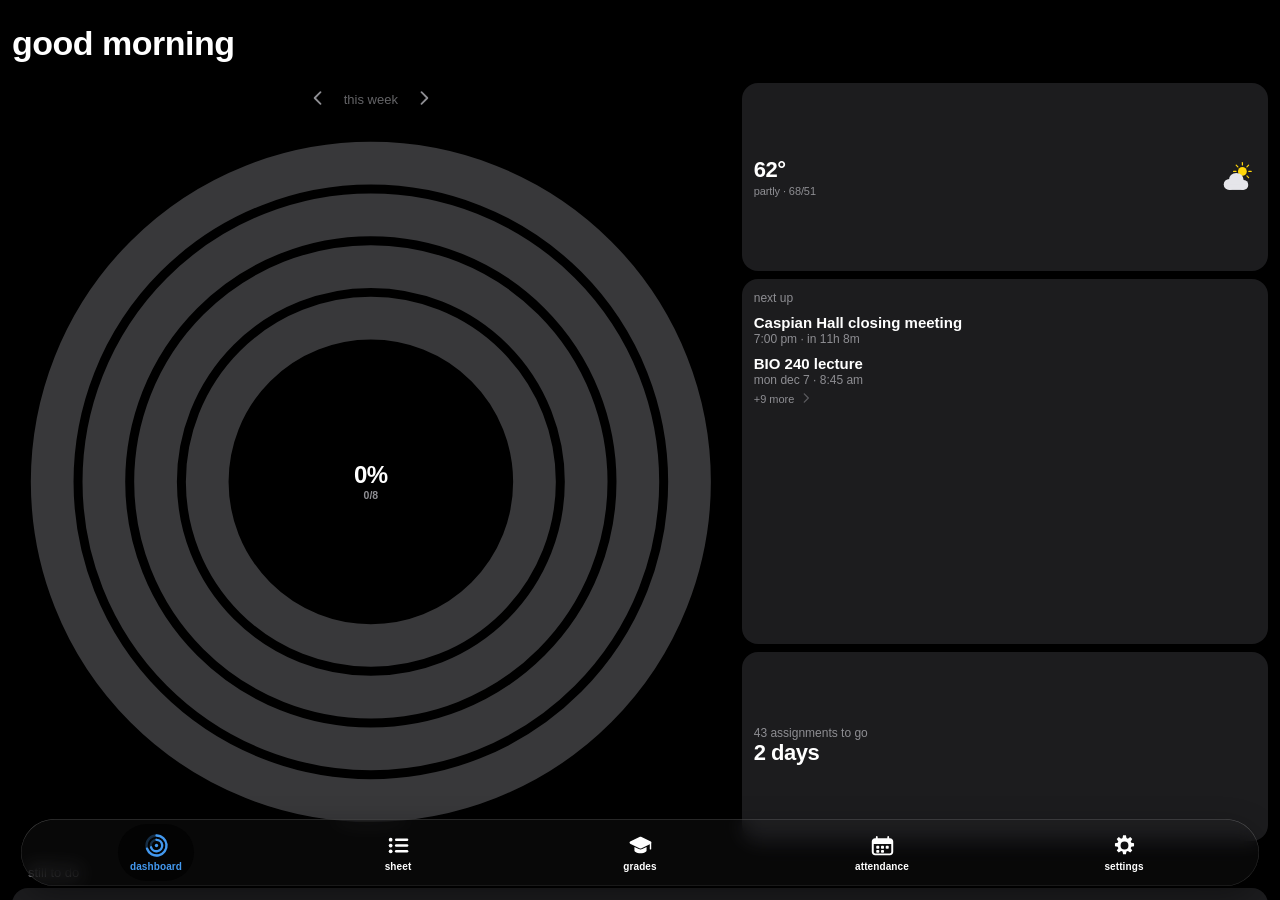
==== app.html @ 5bc3a59f "Fix drop-lowest crash on empty categories; isolate per-course grading and per-widget drawing (d2.3, " ====
<!DOCTYPE html>
<html lang="en">
<head>
<meta charset="utf-8">
<meta name="viewport" content="width=device-width, initial-scale=1.0, viewport-fit=cover, maximum-scale=1.0, user-scalable=no">
<meta name="apple-mobile-web-app-capable" content="yes">
<meta name="apple-mobile-web-app-status-bar-style" content="black">
<meta name="theme-color" content="#000000">
<link rel="apple-touch-icon" href="icon.png">
<link rel="icon" type="image/png" href="favicon-desktop.png?v=4">
<meta name="apple-mobile-web-app-title" content="assignments">
<title>assignments</title>
<style>
  :root {
    --bg: #000000;
    --card: #1C1C1E;
    --text: #FFFFFF;
    --sub: #8E8E93; 
    --tint: #0A84FF; 
    --bar-bg: rgba(25, 25, 25, 0.32); 
    --active-bg: rgba(0, 0, 0, 0.35); 
  }

  * { box-sizing: border-box; -webkit-tap-highlight-color: transparent; }
  
  html, body {
    margin: 0; padding: 0;
    position: fixed; top: 0; left: 0; right: 0; bottom: 0;
    background-color: var(--bg); color: var(--text);
    font-family: -apple-system, BlinkMacSystemFont, "SF Pro Text", "Segoe UI", Roboto, sans-serif;
    -webkit-user-select: none; user-select: none; overflow: hidden; 
  }

  .content {
    position: absolute; top: 0; left: 0; right: 0; bottom: 0;
    overflow-y: scroll; -webkit-overflow-scrolling: touch;
    padding-top: calc(env(safe-area-inset-top) + 24px); 
    padding-left: 12px; padding-right: 12px; padding-bottom: 120px; 
  }

  .view { display: none; animation: fadeIn 0.15s ease-out; }
  .view.active { display: block; }
  @keyframes fadeIn { from { opacity: 0; transform: translateY(3px); } to { opacity: 1; transform: translateY(0); } }

  h1 { font-size: 34px; font-weight: 700; letter-spacing: -0.5px; text-transform: lowercase; margin-top: 0px; margin-bottom: 20px; }
  
  .placeholder-card { background: var(--card); height: 300px; border-radius: 16px; margin-bottom: 20px; }
  .placeholder-card.tall { height: 600px; }

  /* Nav Bar (Untouched from Phase 1 Final) */
  .nav-bar {
    position: fixed; bottom: 12px; left: 12px; right: 12px; height: 64px;
    background: var(--bar-bg); backdrop-filter: blur(40px) saturate(200%); -webkit-backdrop-filter: blur(40px) saturate(200%);
    border-radius: 32px; display: flex; justify-content: space-evenly; align-items: center; padding: 0 4px; z-index: 1000;
    --active-index: 0; 
  }
  .nav-indicator {
    position: absolute; top: 6px; bottom: 6px; left: 4px; width: calc((100% - 8px) / 5);
    background: var(--active-bg); border-radius: 16px; z-index: 0; pointer-events: none; 
    transition: transform 0.3s cubic-bezier(0.25, 1, 0.35, 1);
    transform: translateX(calc(100% * var(--active-index)));
  }
  .nav-item {
    position: relative; z-index: 1; display: flex; flex-direction: column; align-items: center; justify-content: center;
    color: var(--sub); text-decoration: none; font-size: 11px; font-weight: 500; flex: 1; height: 100%;
    touch-action: manipulation; transition: color 0.2s ease, opacity 0.2s ease;
  }
  .nav-item:active { opacity: 0.6; }
  .nav-item.active { color: var(--tint); opacity: 1; }
  .nav-item svg { width: 24px; height: 24px; margin-bottom: 4px; }

  /* --- NEW PHASE 2 WHEEL CSS --- */
  .week-header {
    display: flex; justify-content: space-between; align-items: center; margin-bottom: 30px; padding: 0 12px;
  }
  .week-nav-btn {
    width: 44px; height: 44px; border-radius: 50%; background: var(--card); color: var(--text);
    display: flex; align-items: center; justify-content: center; text-decoration: none;
    font-size: 22px; font-weight: 700; padding-bottom: 4px; transition: opacity 0.2s;
  }
  .week-nav-btn:active { opacity: 0.5; }
  .week-label { font-size: 17px; font-weight: 700; color: var(--sub); text-transform: lowercase; }

  .wheel-container {
    position: relative; width: 100%; max-width: 320px; aspect-ratio: 1/1; margin: 0 auto 40px auto;
  }
  .wheel-container svg { position: absolute; inset: 0; width: 100%; height: 100%; pointer-events: none; }
  .wheel-ring { transition: stroke-dasharray 0.8s cubic-bezier(0.165, 0.84, 0.44, 1); }
  .wheel-center {
    position: absolute; inset: 0; display: flex; flex-direction: column; align-items: center; justify-content: center; pointer-events: none;
  }
  .wheel-pct { font-weight: 700; font-size: 64px; line-height: 1; letter-spacing: -1px; }
  .wheel-pct.full { transform: scale(.8); }
  .wheel-frac { font-weight: 700; font-size: 17px; color: var(--sub); margin-top: 4px; }
  
  .error-toast { color: #FF3B30; font-size: 15px; text-align: center; margin-top: 12px; font-weight: 600; display: none; }

  /* --- PHASE 2.3: NATIVE iOS STYLE --- */
  :root { --sep: rgba(84,84,88,.55); --fill: rgba(118,118,128,.24); --spring: cubic-bezier(.32,.72,0,1); }
  .topbar { position: fixed; top: 0; left: 0; right: 0; z-index: 800; height: calc(env(safe-area-inset-top) + 44px); padding-top: env(safe-area-inset-top);
    display: flex; align-items: center; justify-content: center; font-size: 17px; font-weight: 600; text-transform: lowercase;
    background: rgba(0,0,0,.3); -webkit-backdrop-filter: blur(30px) saturate(180%); backdrop-filter: blur(30px) saturate(180%);
    border-bottom: .5px solid var(--sep); opacity: 0; transition: opacity .2s; pointer-events: none; }
  .topbar.show { opacity: 1; }
  .seg { position: relative; display: flex; background: var(--fill); border-radius: 10px; padding: 2px; margin-bottom: 4px; --n: 3; --i: 0; }
  .seg i { position: absolute; top: 2px; bottom: 2px; left: 2px; width: calc((100% - 4px) / var(--n)); background: #636366; border-radius: 10px;
    box-shadow: 0 2px 6px rgba(0,0,0,.3); transition: transform .35s var(--spring); transform: translateX(calc(100% * var(--i))); }
  .seg button { position: relative; flex: 1; border: 0; background: none; color: var(--text); font: 600 13px/32px inherit; font-family: inherit; touch-action: manipulation; }
  .grp { font-size: 13px; color: var(--sub); margin: 24px 16px 8px; }
  .grp.late { color: #FF453A; }
  .group { background: var(--card); border-radius: 16px; overflow: hidden; }
  #view-assignments .task:not(.gr-row) { -webkit-touch-callout: none; -webkit-user-select: none; user-select: none; }
  .task { position: relative; display: flex; align-items: center; gap: 12px; min-height: 58px; padding: 8px 16px 8px 8px; max-height: 80px;
    transition: opacity .3s, max-height .4s var(--spring), min-height .4s var(--spring), padding .4s var(--spring), background .15s; }
  .task:active { background: #2C2C2E; }
  .task + .task::before, .lrow + .lrow::before { content: ''; position: absolute; top: 0; left: 16px; right: 16px; height: .5px; background: var(--sep); }
  .task.out { opacity: 0; max-height: 0; min-height: 0; padding-top: 0; padding-bottom: 0; }
  .chk { width: 44px; height: 44px; flex: none; display: flex; align-items: center; justify-content: center; background: none; border: 0; padding: 0; touch-action: manipulation; }
  .chk i { width: 24px; height: 24px; border-radius: 50%; border: 1.6px solid var(--c); display: flex; align-items: center; justify-content: center; transition: background .2s; }
  .chk i svg { opacity: 0; transform: scale(.4); transition: opacity .2s, transform .35s var(--spring); }
  .task.done .chk i { background: var(--c); }
  .task.done .chk i svg { opacity: 1; transform: none; }
  .tmain { flex: 1; min-width: 0; }
  .tname { font-size: 17px; line-height: 22px; white-space: nowrap; overflow: hidden; text-overflow: ellipsis; letter-spacing: -.2px; }
  .task.done .tname { color: var(--sub); }
  .group.mini .task { min-height: 0; } .group.mini .chk { width: 40px; height: 36px; } .group.mini .chk i { width: 20px; height: 20px; }
  .group.mini .tmain { padding: 0; } .group.mini .tname { font-size: 15px; margin: 0; white-space: nowrap; overflow: hidden; text-overflow: ellipsis; }
  .grp.dgrp { display: flex; justify-content: space-between; } .grp.dgrp span + span { opacity: .8; } .grp.dgrp.today { color: var(--tint); }
  .tsub { font-size: 13px; line-height: 18px; color: var(--sub); white-space: nowrap; overflow: hidden; text-overflow: ellipsis; }
  .tsub b { font-weight: 600; }
  .tg { color: var(--sub); font-size: 17px; font-variant-numeric: tabular-nums; }
  .aplus { flex: none; width: 30px; height: 30px; margin: 0 var(--s2) 0 var(--s3); border-radius: 50%; border: 0; padding: 0; display: flex; align-items: center; justify-content: center; background: rgba(118,118,128,.2); color: var(--tint); touch-action: manipulation; transition: transform var(--dur-fast) var(--ease); }
  .aplus:active { transform: scale(.88); } .aplus svg { width: 15px; height: 15px; }
  .srow { padding-left: 16px; justify-content: space-between; }
  .lrow { position: relative; display: flex; align-items: center; width: 100%; text-align: left; background: none; border: 0; color: var(--tint); font-family: inherit; font-size: 17px; font-weight: 400; line-height: 22px; text-decoration: none; padding: 0 16px; min-height: 52px; -webkit-appearance: none; appearance: none; }
  .lrow:active { background: #2C2C2E; }
  .empty { color: var(--sub); text-align: center; padding: 56px 0; font-size: 17px; }
  .empty-row { color: var(--sub); text-align: center; padding: 24px 0; font-size: 15px; }
  .undo { position: fixed; left: 16px; right: 16px; bottom: 92px; z-index: 900; display: flex; justify-content: space-between; align-items: center;
    background: rgba(44,44,46,.4); -webkit-backdrop-filter: blur(30px) saturate(180%); backdrop-filter: blur(30px) saturate(180%);
    border-radius: 16px; padding: 4px 8px 4px 20px; font-size: 15px; min-height: 44px;
    opacity: 0; transform: translateY(10px) scale(.98); pointer-events: none; transition: opacity .25s, transform .35s var(--spring); }
  .undo.show { opacity: 1; transform: none; pointer-events: auto; }
  .undo button { border: 0; background: none; color: var(--tint); font-size: 15px; font-weight: 600; padding: 12px 16px; font-family: inherit; }
  .undo #undo-msg { flex: 1; } .undo #ug-btn + #undo-btn { padding-left: 4px; } .undo.ugon { bottom: max(92px, calc(var(--kb, 0px) + 12px)); z-index: 1300; }
  .ugf[hidden], #ug-btn[hidden] { display: none !important; } .ugf { flex: 1; min-width: 0; display: flex; align-items: center; gap: 6px; } .ugf b { flex: 1; min-width: 0; font-weight: 600; overflow: hidden; text-overflow: ellipsis; white-space: nowrap; } .ugf input { max-width: 64px !important; } .ugf i { font-style: normal; color: var(--sub); }
  .ugf input { width: 0; flex: 1; max-width: 90px; height: 34px; border: 0; outline: 0; border-radius: 10px; background: rgba(118,118,128,.24); color: inherit; font: inherit; font-size: 17px; text-align: center; -webkit-appearance: none; }
  .undo.bad { animation: ugshake .35s; } @keyframes ugshake { 25% { transform: translateX(-6px); } 75% { transform: translateX(6px); } }
  .content { scrollbar-width: none; } .content::-webkit-scrollbar { display: none; }
  .week-header { margin-bottom: 16px; }
  .hero { display: flex; gap: 12px; align-items: stretch; margin-bottom: 12px; }
  .hero .wheel-container { flex: none; width: 46%; max-width: 180px; margin: 0; }
  .hero .wheel-pct { font-size: 36px; letter-spacing: -.5px; } .hero .wheel-frac { font-size: 12px; margin-top: 2px; }
  .side { flex: 1; min-width: 0; display: flex; flex-direction: column; gap: 12px; }
  .tile { flex: 1; min-width: 0; background: var(--card); border-radius: 16px; padding: 12px 16px; display: flex; flex-direction: column; justify-content: center; }
  .tl { font-size: 12px; color: var(--sub); } .tv { font-size: 28px; font-weight: 700; line-height: 30px; letter-spacing: -.5px; }
  .tn { font-size: 15px; font-weight: 600; line-height: 19px; max-height: 38px; overflow: hidden; margin-top: 2px; } .ts { font-size: 12px; color: var(--sub); }
  /* --- 2.5: liquid glass (visual only; nav position/size rules above are untouched) --- */
  .nav-bar { background: linear-gradient(180deg, rgba(255,255,255,.10) 0%, rgba(255,255,255,.03) 48%, rgba(255,255,255,.07) 100%), rgba(24,24,26,.14);
    -webkit-backdrop-filter: blur(28px) saturate(210%) brightness(1.08); backdrop-filter: blur(28px) saturate(210%) brightness(1.08);
    box-shadow: inset 0 1px 0 rgba(255,255,255,.26), inset 0 -1px 0 rgba(255,255,255,.06), inset 0 0 0 .5px rgba(255,255,255,.14), inset 0 0 22px rgba(255,255,255,.035), 0 10px 30px rgba(0,0,0,.5); }
  .nav-bar::before { content: ''; position: absolute; left: 16px; right: 16px; top: 1px; height: 42%; border-radius: 30px 30px 50% 50% / 30px 30px 20px 20px;
    background: linear-gradient(180deg, rgba(255,255,255,.085), rgba(255,255,255,0)); pointer-events: none; z-index: 0; }
  .nav-indicator { background: linear-gradient(180deg, rgba(255,255,255,.2), rgba(255,255,255,.07));
    box-shadow: inset 0 1px 0 rgba(255,255,255,.45), inset 0 0 0 .5px rgba(255,255,255,.15), 0 2px 8px rgba(0,0,0,.25); }
  .topbar { background: linear-gradient(180deg, rgba(255,255,255,.08), rgba(255,255,255,.02)), rgba(0,0,0,.14); box-shadow: inset 0 -.5px 0 rgba(255,255,255,.1); }
  .undo { background: linear-gradient(180deg, rgba(255,255,255,.17), rgba(255,255,255,.05)), rgba(30,30,32,.18);
    box-shadow: inset 0 1px 0 rgba(255,255,255,.4), inset 0 0 0 .5px rgba(255,255,255,.15), 0 8px 24px rgba(0,0,0,.4); }
  .seg i { box-shadow: inset 0 1px 0 rgba(255,255,255,.3), 0 2px 6px rgba(0,0,0,.3); }
  /* quieter, centered week switcher; smaller wheel text so rings can grow */
  .week-header { justify-content: center; gap: 2px; padding: 0; margin-bottom: 8px; }
  .week-nav-btn { width: 40px; height: 32px; border-radius: 16px; background: transparent; color: var(--sub); font-size: 20px; font-weight: 500; padding-bottom: 2px; }
  .week-label { font-size: 13px; font-weight: 500; color: #636366; min-width: 86px; text-align: center; }
  .hero .wheel-pct { font-size: 34px; } .hero .wheel-frac { font-size: 11px; }
  /* weather art */
  .tv small { font-size: 12px; font-weight: 500; color: var(--sub); letter-spacing: 0; }
  /* 2.6 layout: switcher above wheel (left column), tiles fill the right column */
  .hero { align-items: stretch; }
  .lcol { flex: none; width: 46%; max-width: 180px; display: flex; flex-direction: column; align-items: center; }
  .lcol .week-header { width: 100%; margin-bottom: 8px; }
  .lcol .wheel-container { width: 100%; max-width: none; }
  .week-nav-btn { width: 32px; } .week-label { min-width: 70px; }
  .tile { align-items: center; text-align: center; padding: 8px 12px; }
  .tv { font-size: 22px; line-height: 28px; }
  .wxart { width: 56px; height: 38px; margin: 0 auto 2px; }
  .wxart svg { width: 100%; height: 100%; display: block; }
  /* 2.7: dashboard cards left-aligned (3), weather icon on the right */
  .side { gap: 8px; }
  .tile { align-items: flex-start; text-align: left; padding: 8px 12px; }
  .tile.wx.cpt { flex-direction: column; align-items: stretch; justify-content: center; gap: 4px; } .mbars { display: flex; gap: 5px; align-items: flex-end; height: 41px; }   /* same height as the weather text, so swapping never moves the tiles below */
  .mbars i { flex: 1; height: 100%; border-radius: 4px; background: linear-gradient(to top, var(--c) var(--h), rgba(118,118,128,.24) var(--h)); }
  .cbar { height: 6px; border-radius: 3px; background: rgba(118,118,128,.24); margin-top: 8px; overflow: hidden; } .cbar i { display: block; height: 100%; border-radius: 3px; }
  [data-slot], [data-cdhold] { -webkit-touch-callout: none; -webkit-user-select: none; user-select: none; }
  [data-slot].in-r { animation: tin-r .38s var(--spring); } [data-slot].in-l { animation: tin-l .38s var(--spring); }
  @keyframes tin-r { from { transform: translateX(40px); opacity: 0; } to { transform: none; opacity: 1; } } @keyframes tin-l { from { transform: translateX(-40px); opacity: 0; } to { transform: none; opacity: 1; } }
  [data-cdhold].held { transform: scale(.96); }
  [data-slot] { -webkit-touch-callout: none; -webkit-user-select: none; user-select: none; transition: transform .18s; } [data-slot].held { transform: scale(.96); }
  .tile.wx { flex-direction: row; align-items: center; justify-content: space-between; gap: 8px; }
  .wtxt { min-width: 0; } .wxart { flex: none; width: 50px; height: 36px; margin: 0; }
  .tv { font-size: 22px; line-height: 26px; }
  .tn { white-space: nowrap; overflow: hidden; text-overflow: ellipsis; max-width: 100%; max-height: none; margin-top: 1px; }
  /* 2.7: add button + edit/add sheet */
  .hrow { display: flex; align-items: center; justify-content: space-between; margin-bottom: 20px; } .hrow h1 { margin: 0; }
  .plus { width: 36px; height: 36px; border-radius: 50%; border: 0; padding: 0; display: flex; align-items: center; justify-content: center; background: rgba(118,118,128,.24); color: var(--tint); box-shadow: inset 0 1px 0 rgba(255,255,255,.16); touch-action: manipulation; }
  .plus svg { width: 18px; height: 18px; }
  .tb-plus { display: none; position: absolute; right: 12px; top: calc(env(safe-area-inset-top) + 4px); pointer-events: none; }
  .topbar[data-v="view-assignments"] .tb-plus, .topbar[data-v="view-attendance"] .tb-plus { display: flex; } .topbar.show .tb-plus { pointer-events: auto; }
  .scrim { position: fixed; inset: 0; z-index: 1100; background: rgba(0,0,0,.45); display: none; opacity: 0; transition: opacity .35s; } .scrim.show { opacity: 1; }
  .sheet { position: fixed; left: 0; right: 0; bottom: var(--kb, 0px); z-index: 1200; display: none; flex-direction: column; max-height: calc(100% - var(--kb, 0px) - 48px);
    background: linear-gradient(180deg, rgba(255,255,255,.08), rgba(255,255,255,.02)), rgba(28,28,30,.8); -webkit-backdrop-filter: blur(40px) saturate(180%); backdrop-filter: blur(40px) saturate(180%);
    border-radius: 32px 32px 0 0; box-shadow: inset 0 1px 0 rgba(255,255,255,.22), 0 -10px 40px rgba(0,0,0,.5); transform: translateY(105%); transition: transform .45s var(--spring); }
  .sheet.show { transform: none; }
  .grab { width: 36px; height: 5px; border-radius: 3px; background: rgba(235,235,245,.3); margin: 8px auto 0; flex: none; }
  .sh-bar { display: flex; align-items: center; justify-content: space-between; padding: 8px 8px 4px; flex: none; }
  #sh-title, #a-title { font-size: 17px; font-weight: 600; text-transform: lowercase; }
  .sh-bar button { border: 0; background: none; color: var(--tint); font-family: inherit; font-size: 17px; padding: 12px 12px; min-width: 76px; }
  #r-title { font-size: 17px; font-weight: 600; } #r-save:disabled { opacity: .35; }
  #rsheet .grp { margin-top: 20px; } #rsheet .lrow.rm { color: #FF453A; } #rsheet input.up { text-transform: uppercase; } #rsheet .frow input.lft { text-align: left; text-align-last: left; font-weight: 600; }
  .rcut { display: grid; grid-template-columns: repeat(4, 1fr); gap: 2px 12px; padding: 12px 16px 12px; }
  .rcut label { display: flex; flex-direction: column; align-items: center; font-size: 13px; color: var(--sub); gap: 2px; }
  .rcut input { width: 100%; height: 38px; border: 0; outline: 0; border-radius: 10px; background: rgba(118,118,128,.18); color: var(--text); font-family: inherit; font-size: 17px; text-align: center; -webkit-appearance: none; appearance: none; }
  .rprev { display: flex; padding: 12px 16px; gap: 16px; } .rprev > div { flex: 1; } .rprev .k { font-size: 13px; color: var(--sub); } .rprev .v { font-size: 22px; font-weight: 700; font-variant-numeric: tabular-nums; }
  .rerr { color: #FF453A; font-size: 15px; padding: 12px 16px 0; }
  #sh-save { font-weight: 600; text-align: right; } #sh-cancel { text-align: left; } #sh-save:disabled { opacity: .35; }
  .sh-body { overflow-y: auto; -webkit-overflow-scrolling: touch; padding: 8px 12px calc(env(safe-area-inset-bottom) + 16px); }
  .sheet .group { background: rgba(118,118,128,.22); }
  .frow { position: relative; display: flex; align-items: center; min-height: 52px; padding: 0 16px; gap: 12px; }
  .frow + .frow::before { content: ''; position: absolute; top: 0; left: 16px; right: 16px; height: .5px; background: var(--sep); }
  .frow > label { font-size: 17px; flex: none; }
  .frow input, .frow select { flex: 1; min-width: 0; height: 52px; padding: 0; background: none; border: 0; outline: 0; color: var(--text); font-family: inherit; font-size: 17px; text-align: right; text-align-last: right; -webkit-appearance: none; appearance: none; }
  .frow input::placeholder { color: #636366; } #f-name { text-align: right; text-align-last: right; } #f-type { text-transform: uppercase; }
  .frow input[type=date] { flex: none; height: 36px; margin-left: auto; color-scheme: dark; -webkit-appearance: auto; appearance: auto; }
  .sw { position: relative; margin-left: auto; width: 51px; height: 31px; flex: none; }
  .sw input { position: absolute; inset: 0; width: 100%; height: 100%; margin: 0; opacity: 0; z-index: 1; }
  .sw i { position: absolute; inset: 0; border-radius: 16px; background: rgba(120,120,128,.32); transition: background .25s; }
  .sw i::after { content: ''; position: absolute; top: 2px; left: 2px; width: 27px; height: 27px; border-radius: 50%; background: #fff; box-shadow: 0 2px 4px rgba(0,0,0,.3); transition: transform .3s var(--spring); }
  .sw input:checked + i { background: #34C759; } .sw input:checked + i::after { transform: translateX(20px); }
  /* 2.8: wheel = 4/7 width; next up double height; blank-until-chosen date field */
  .lcol { width: 57.1429%; max-width: none; }
  .hero .wheel-pct { font-size: 24px; } .hero .wheel-frac { font-size: 10.5px; margin-top: 2px; font-variant-numeric: tabular-nums; }
  .side { gap: 8px; }
  .tile.big { flex: 2; justify-content: flex-start; padding-top: 12px; }
  .tile.big .tl { margin-bottom: 8px; } .ev + .ev { margin-top: 8px; }
  .ev { width: 100%; min-width: 0; } .ev .tn { margin-top: 0; }
  .tile.wx .wxart { width: 40px; height: 32px; } .tv small { font-size: 11px; }
  .wtxt { min-width: 0; } .wtxt .ts { white-space: normal; line-height: 14px; overflow-wrap: normal; font-size: 11px; letter-spacing: -.1px; }
  .dtxt { margin-left: auto; font-size: 17px; pointer-events: none; }
  .frow input#a-date, .frow input#f-due { position: absolute; inset: 0; width: 100%; height: 100%; margin: 0; opacity: 0; }
  /* 2.9: grades tab + class overview sheet */
  .gpa { display: flex; justify-content: space-between; align-items: flex-end; padding: 16px 16px 12px; }
  .gv { font-size: 44px; font-weight: 700; letter-spacing: -1px; line-height: 46px; } .gv.sm { font-size: 28px; line-height: 32px; text-align: right; }
  .gpa .r { text-align: right; }
  .task.pad { padding-left: 16px; } .task.static:active { background: none; }
  .gl { font-size: 20px; font-weight: 700; margin-left: 12px; flex: none; }
  .chev { width: 8px; height: 14px; margin-left: 12px; flex: none; color: #48484A; }
  .tname b { font-weight: 600; }
  .dn { position: relative; width: 184px; height: 184px; margin: 8px auto 0; } .dn svg { width: 100%; height: 100%; display: block; }
  .dn .c { position: absolute; inset: 0; display: flex; flex-direction: column; align-items: center; justify-content: center; }
  .dn .cl { font-size: 40px; font-weight: 700; line-height: 42px; } .dn .cp { font-size: 15px; color: var(--sub); font-variant-numeric: tabular-nums; }
  .scale { text-align: center; font-size: 12px; color: var(--sub); margin: 12px 8px 0; line-height: 18px; }
  .dot { width: 10px; height: 10px; border-radius: 50%; flex: none; }
  #c-title { font-size: 17px; font-weight: 600; max-width: 56%; white-space: nowrap; overflow: hidden; text-overflow: ellipsis; }
  #csheet .grp { margin-top: 20px; }
  /* 2.10: grade on the right as "94.44 (A)", tap-to-reveal gpa */
  .gr { font-size: 17px; margin-left: 12px; flex: none; font-variant-numeric: tabular-nums; } .gr i { font-style: normal; color: var(--sub); }
  .gv.eyebox { display: flex; align-items: center; height: 46px; } .eye { display: block; color: var(--sub); }
  /* 2.16 */
  .topbar#topbar { background: none; -webkit-backdrop-filter: none; backdrop-filter: none; border: 0; box-shadow: none; opacity: 1; transition: none; }
  .topbar#topbar::before { content: ''; position: absolute; inset: 0; z-index: -1; opacity: 0; transition: opacity .2s; border-bottom: .5px solid var(--sep);
    background: linear-gradient(180deg, rgba(255,255,255,.08), rgba(255,255,255,.02)), rgba(0,0,0,.3); -webkit-backdrop-filter: blur(30px) saturate(180%); backdrop-filter: blur(30px) saturate(180%); }
  .topbar#topbar.show::before { opacity: 1; }
  .topbar#topbar { height: calc(env(safe-area-inset-top) + 68px); padding-top: calc(env(safe-area-inset-top) + 24px); padding-bottom: 0; }
  #tb-title { font-size: 20px; font-weight: 700; letter-spacing: -.2px; opacity: 0; transition: opacity .2s; -webkit-font-smoothing: antialiased; }
  .topbar.show #tb-title { opacity: 1; }
  .fab { display: none; position: fixed; z-index: 900; right: 12px; top: calc(env(safe-area-inset-top) + 20px); width: 44px; height: 44px; border-radius: 50%; border: 0; padding: 0; align-items: center; justify-content: center; color: #fff; touch-action: manipulation;
    background: linear-gradient(180deg, rgba(255,255,255,.14), rgba(255,255,255,.05)), rgba(60,60,64,.45); -webkit-backdrop-filter: blur(24px) saturate(180%); backdrop-filter: blur(24px) saturate(180%); box-shadow: inset 0 1px 0 rgba(255,255,255,.24), 0 3px 12px rgba(0,0,0,.4); }
  .fab:active { transform: scale(.94); } .fab svg { width: 22px; height: 22px; }
  .topbar[data-v="view-assignments"] ~ .fab, .topbar[data-v="view-attendance"] ~ .fab { display: flex; }
  .seg { padding: 4px; border-radius: 10px; margin-bottom: 8px; }
  .seg i { top: 3px; bottom: 3px; left: 3px; width: calc((100% - 6px) / var(--n)); border-radius: 10px; }
  .seg button { font-size: 15px; line-height: 38px; }
  .tile.wx .tv, .tile .tv { font-size: 22px; line-height: 26px; font-weight: 700; }
  .wtxt .ts { margin-top: 1px; }
  .nav-bar { bottom: max(8px, calc(env(safe-area-inset-bottom) - 20px)); }
  .nav-bar { background: linear-gradient(180deg, rgba(255,255,255,.055) 0%, rgba(255,255,255,.01) 48%, rgba(255,255,255,.035) 100%), rgba(24,24,26,.05);
    -webkit-backdrop-filter: blur(26px) saturate(210%) brightness(1.1); backdrop-filter: blur(26px) saturate(210%) brightness(1.1); }
  .nav-item { color: #fff; } .nav-item.active { color: var(--tint); }
  .topbar#topbar::before { border-bottom: 0; background: linear-gradient(180deg, rgba(0,0,0,.85) 0%, rgba(0,0,0,.4) 40%, rgba(0,0,0,.03) 100%); -webkit-backdrop-filter: blur(22px) saturate(180%); backdrop-filter: blur(22px) saturate(180%); }
  #sheet { max-height: min(80%, calc(var(--vvh, 100vh) - 16px)); }
  .task.gr-row { padding-left: 16px; padding-right: 12px; gap: 12px; }
  .gin { width: 68px; height: 38px; flex: none; border: 0; border-radius: 10px; background: var(--fill); color: var(--text); font-family: inherit; font-size: 17px; font-weight: 600; text-align: center; outline: 0; -webkit-user-select: text; user-select: text; -webkit-appearance: none; appearance: none; font-variant-numeric: tabular-nums; }
  .gin::placeholder { color: #636366; } .gin:focus { background: rgba(118,118,128,.4); box-shadow: 0 0 0 1.5px var(--tint); }
  .g100 { width: 38px; height: 38px; flex: none; border-radius: 50%; border: 0; padding: 0; display: flex; align-items: center; justify-content: center; background: var(--fill); color: var(--tint); touch-action: manipulation; transition: background .2s, color .2s; }
  .g100.on { background: var(--tint); color: #fff; } .g100:active { transform: scale(.92); }
  #csheet { max-height: 80%; }
  #asheet { z-index: 1300; }
  .abig { font-size: 64px; font-weight: 700; letter-spacing: -2px; line-height: 68px; text-align: center; margin-top: 8px; } .asub { color: var(--sub); font-size: 15px; text-align: center; margin-top: 2px; }
  .rm { border: 0; background: none; color: #FF453A; font-family: inherit; font-size: 15px; padding: 8px 0 8px 12px; }
  .gpa { cursor: pointer; } .gpa:active { background: #2C2C2E; } .gpa .ts { margin-top: 2px; }
  /* --- 2.23: themes --- */
  html { -webkit-text-size-adjust: 100%; text-size-adjust: 100%; }
  #rot { display: none; position: fixed; inset: 0; z-index: 5000; background: #000; color: #fff; align-items: center; justify-content: center; flex-direction: column; gap: 16px; font-size: 17px; text-align: center; }
  #rot svg { width: 44px; height: 44px; animation: rotnudge 2.2s ease-in-out infinite; } @keyframes rotnudge { 0%, 30% { transform: rotate(-90deg); } 60%, 100% { transform: rotate(0); } }
  @media (orientation: landscape) and (max-height: 520px) { #rot { display: flex; } }
  :root { --track: #38383A; --press: #2C2C2E; --navtxt: #fff; --chkc: #1C1C1E; --ph: #636366; --serif: ui-serif, "New York", "Iowan Old Style", Georgia, "Times New Roman", serif; color-scheme: dark; }
  .nav-bar::before { left: 0; right: 0; top: 0; height: 50%; border-radius: 32px 32px 0 0; }
  .nav-item { color: var(--navtxt); } .nav-item.active { color: var(--tint); }
  .task:active, .lrow:active, .gpa:active { background: var(--press); }
  .frow input::placeholder, .gin::placeholder { color: var(--ph); }
  .chk i svg path { stroke: var(--chkc); }
  .sel, .sin { background: none; border: 0; outline: 0; color: var(--tint); font-family: inherit; font-size: 17px; text-align: right; text-align-last: right; min-width: 0; max-width: 62%; -webkit-user-select: text; user-select: text; -webkit-appearance: none; appearance: none; padding: 0; }
  input.sin[type=date] { -webkit-appearance: auto; appearance: auto; color-scheme: inherit; height: 34px; }
  .sel option { color: #000; }
  .throw { color: var(--text); } .throw .tick { margin-left: auto; color: var(--tint); display: flex; }
  .tile .tl { overflow: hidden; text-overflow: ellipsis; white-space: nowrap; max-width: 100%; }

  /* light: modeled on Apple's default light appearance */
  html[data-theme=light] { --bg: #F2F2F7; --card: #FFFFFF; --text: #000; --sub: #6C6C70; --tint: #007AFF; --sep: rgba(60,60,67,.22); --fill: rgba(120,120,128,.12);
    --track: #E5E5EA; --press: #E5E5EA; --navtxt: #1C1C1E; --chkc: #fff; --ph: #C7C7CC; color-scheme: light; }
  html[data-theme=light] .week-label { color: #8E8E93; }
  html[data-theme=light] .chev { color: #C7C7CC; }
  html[data-theme=light] .seg i { background: #fff; box-shadow: 0 1px 4px rgba(0,0,0,.14), 0 0 0 .5px rgba(0,0,0,.04); }
  html[data-theme=light] .nav-bar { background: linear-gradient(180deg, rgba(255,255,255,.62), rgba(255,255,255,.34)), rgba(242,242,247,.3);
    box-shadow: inset 0 1px 0 rgba(255,255,255,.95), inset 0 0 0 .5px rgba(0,0,0,.08), 0 8px 26px rgba(0,0,0,.16); }
  html[data-theme=light] .nav-bar::before { background: linear-gradient(180deg, rgba(255,255,255,.5), rgba(255,255,255,0)); }
  html[data-theme=light] .nav-indicator { background: rgba(120,120,128,.14); box-shadow: inset 0 0 0 .5px rgba(0,0,0,.06); }
  html[data-theme=light] .topbar#topbar::before { background: linear-gradient(180deg, rgba(242,242,247,.95) 0%, rgba(242,242,247,.55) 45%, rgba(242,242,247,.03) 100%); }
  html[data-theme=light] .undo { background: rgba(255,255,255,.78); box-shadow: 0 8px 26px rgba(0,0,0,.16), inset 0 0 0 .5px rgba(0,0,0,.06); color: #000; }
  html[data-theme=light] .fab, html[data-theme=light] .plus { background: rgba(255,255,255,.8); color: var(--tint); box-shadow: 0 3px 12px rgba(0,0,0,.14), inset 0 0 0 .5px rgba(0,0,0,.06); }
  html[data-theme=light] .sheet { background: rgba(247,247,250,.9); box-shadow: inset 0 1px 0 rgba(255,255,255,.9), 0 -10px 40px rgba(0,0,0,.18); }
  html[data-theme=light] .sheet .group { background: #fff; }
  html[data-theme=light] .scrim { background: rgba(0,0,0,.28); }
  html[data-theme=light] .grab { background: rgba(60,60,67,.3); }
  html[data-theme=light] .gin:focus { background: rgba(120,120,128,.2); }
  html[data-theme=light] .sw i { background: rgba(120,120,128,.16); }
  html[data-theme=light] .frow input[type=date] { color-scheme: light; }

  /* elegant: tan paper with deep green type (from the Journal Club deck), moody mauve highlights, Newsreader serif */
  html[data-theme=elegant] { --bg: #E5E3DF; --card: #F4F3F0; --text: #183C40; --sub: #5E6E63; --tint: #2F6B4A; --sep: rgba(24,60,64,.17); --fill: rgba(24,60,64,.09);
    --track: #D6D3CD; --press: #EBE9E5; --navtxt: #F4F3F0; --chkc: #F4F3F0; --ph: #9F9C96; --dtrack: rgba(24,60,64,.12); --serif: "Newsreader", ui-serif, "New York", Georgia, serif; color-scheme: light; }
  html[data-theme=elegant] body { background: #E5E3DF; }
  html[data-theme=elegant] h1, html[data-theme=elegant] .wheel-pct, html[data-theme=elegant] .tv, html[data-theme=elegant] .gv, html[data-theme=elegant] .abig,
  html[data-theme=elegant] #tb-title, html[data-theme=elegant] #sh-title, html[data-theme=elegant] #a-title, html[data-theme=elegant] #c-title, html[data-theme=elegant] .dn .cl, html[data-theme=elegant] .dn .cp,
  html[data-theme=elegant] .gpa .tl, html[data-theme=elegant] .gpa .ts, html[data-theme=elegant] .gr, html[data-theme=elegant] .wheel-frac { font-family: var(--serif); font-weight: 500; letter-spacing: 0; font-variant-numeric: lining-nums tabular-nums; font-feature-settings: "lnum" 1, "tnum" 1; }
  html[data-theme=elegant] h1 { font-weight: 500; font-size: 38px; line-height: 41px; letter-spacing: -.5px; }
  html[data-theme=elegant] .tv, html[data-theme=elegant] .wheel-pct { font-weight: 600; }
  html[data-theme=elegant] .grp { letter-spacing: .06em; }
  html[data-theme=elegant] .group, html[data-theme=elegant] .tile { box-shadow: inset 0 0 0 .5px rgba(24,60,64,.14), 0 1px 3px rgba(24,60,64,.06); }
  html[data-theme=elegant] .grp.late { color: #A33A55; }
  html[data-theme=elegant] .week-label { color: #7C8576; }
  html[data-theme=elegant] .chev { color: #B4ACA0; }
  html[data-theme=elegant] .seg i { background: #FAF8F3; box-shadow: 0 1px 4px rgba(24,60,64,.2); }
  html[data-theme=elegant] .nav-bar { background: linear-gradient(180deg, rgba(255,255,255,.34) 0%, rgba(255,255,255,.08) 48%, rgba(255,255,255,.22) 100%), rgba(24,60,64,.05);
    box-shadow: inset 0 1px 0 rgba(255,255,255,.7), inset 0 -1px 0 rgba(255,255,255,.2), inset 0 0 0 .5px rgba(24,60,64,.16), inset 0 0 22px rgba(255,255,255,.12), 0 10px 30px rgba(24,60,64,.22); }
  html[data-theme=elegant] .nav-bar::before { background: linear-gradient(180deg, rgba(255,255,255,.3), rgba(255,255,255,0)); }
  html[data-theme=elegant] .nav-item { color: #183C40; } html[data-theme=elegant] .nav-item.active { color: #396E4C; }
 { background: linear-gradient(180deg, rgba(255,255,255,.14), rgba(255,255,255,0)); }
  html[data-theme=elegant] .nav-indicator { background: linear-gradient(180deg, rgba(255,255,255,.55), rgba(255,255,255,.2)); box-shadow: inset 0 1px 0 rgba(255,255,255,.9), inset 0 0 0 .5px rgba(24,60,64,.12), 0 2px 8px rgba(24,60,64,.14); }
  html[data-theme=elegant] .topbar#topbar::before { background: linear-gradient(180deg, rgba(230,224,214,.95) 0%, rgba(230,224,214,.55) 45%, rgba(230,224,214,.03) 100%); }
  html[data-theme=elegant] .undo { background: linear-gradient(180deg, rgba(255,255,255,.4), rgba(255,255,255,.12)), rgba(244,240,233,.25); color: #183C40; box-shadow: inset 0 1px 0 rgba(255,255,255,.7), inset 0 0 0 .5px rgba(24,60,64,.14), 0 8px 24px rgba(24,60,64,.2); }
  html[data-theme=elegant] .undo button { color: #2F7A52; }
  html[data-theme=elegant] .fab, html[data-theme=elegant] .plus { background: linear-gradient(180deg, rgba(255,255,255,.45), rgba(255,255,255,.14)), rgba(244,240,233,.25); color: #183C40; box-shadow: inset 0 1px 0 rgba(255,255,255,.7), inset 0 0 0 .5px rgba(24,60,64,.14), 0 3px 12px rgba(24,60,64,.2); }
  html[data-theme=elegant] .sheet { background: rgba(240,236,228,.93); box-shadow: inset 0 1px 0 rgba(255,255,255,.7), 0 -10px 40px rgba(24,60,64,.28); }
  html[data-theme=elegant] .sheet .group { background: #FAF8F3; }
  html[data-theme=elegant] .scrim { background: rgba(24,60,64,.32); }
  html[data-theme=elegant] .grab { background: rgba(24,60,64,.28); }
  html[data-theme=elegant] .sw i { background: rgba(24,60,64,.18); }
  html[data-theme=elegant] .sw input:checked + i { background: #426345; }
  html[data-theme=elegant] .gin:focus { background: rgba(47,107,74,.18); }
  html[data-theme=elegant] .nav-bar { -webkit-backdrop-filter: blur(26px) saturate(100%) brightness(1.03); backdrop-filter: blur(26px) saturate(100%) brightness(1.03); }
  html[data-theme=elegant] .topbar#topbar::before, html[data-theme=elegant] .undo, html[data-theme=elegant] .fab, html[data-theme=elegant] .sheet { -webkit-backdrop-filter: blur(24px) saturate(100%); backdrop-filter: blur(24px) saturate(100%); }
  html[data-theme=elegant] .frow input[type=date] { color-scheme: light; }
  /* moody: elegant's palette on raisin black */
  html[data-theme=moody] { --bg: #111111; --card: #1B1B1B; --text: #E6DCC8; --sub: #A3A3A3; --tint: #9DB27F; --sep: rgba(255,255,255,.13); --fill: rgba(255,255,255,.09);
    --track: #2B2B2B; --press: #272727; --navtxt: #E6DCC8; --chkc: #111111; --ph: #666666; --dtrack: rgba(255,255,255,.10); --serif: "Newsreader", ui-serif, "New York", Georgia, serif; }
  html[data-theme=moody] body { background: #111111; }
  html[data-theme=moody] h1, html[data-theme=moody] .wheel-pct, html[data-theme=moody] .tv, html[data-theme=moody] .gv, html[data-theme=moody] .abig, html[data-theme=moody] #tb-title, html[data-theme=moody] #sh-title, html[data-theme=moody] #a-title, html[data-theme=moody] #c-title, html[data-theme=moody] .dn .cl, html[data-theme=moody] .dn .cp,
  html[data-theme=moody] .gpa .tl, html[data-theme=moody] .gpa .ts, html[data-theme=moody] .gr, html[data-theme=moody] .wheel-frac { font-family: var(--serif); font-weight: 500; letter-spacing: 0; font-variant-numeric: lining-nums tabular-nums; font-feature-settings: "lnum" 1, "tnum" 1; }
  html[data-theme=moody] h1 { font-weight: 500; font-size: 38px; line-height: 41px; letter-spacing: -.5px; }
  html[data-theme=moody] .tv, html[data-theme=moody] .wheel-pct { font-weight: 600; }
  html[data-theme=moody] .grp { letter-spacing: .06em; }
  html[data-theme=moody] .group, html[data-theme=moody] .tile { box-shadow: inset 0 0 0 .5px rgba(255,255,255,.07); }
  html[data-theme=moody] .grp.late { color: #D8728A; }
  html[data-theme=moody] .week-label { color: #747474; }
  html[data-theme=moody] .chev { color: #4A4A4A; }
  html[data-theme=moody] .seg i { background: #383838; }
  html[data-theme=moody] .nav-item.active { color: #B2C894; }
  html[data-theme=moody] .nav-bar, html[data-theme=moody] .topbar#topbar::before, html[data-theme=moody] .undo, html[data-theme=moody] .fab, html[data-theme=moody] .sheet { -webkit-backdrop-filter: blur(26px) saturate(110%); backdrop-filter: blur(26px) saturate(110%); }
  html[data-theme=moody] .topbar#topbar::before { background: linear-gradient(180deg, rgba(17,17,17,.9) 0%, rgba(17,17,17,.42) 40%, rgba(17,17,17,.03) 100%); }
  html[data-theme=moody] .sheet { background: linear-gradient(180deg, rgba(255,255,255,.06), rgba(255,255,255,.02)), rgba(24,24,24,.88); }
  html[data-theme=moody] .sheet .group { background: rgba(255,255,255,.07); }
  html[data-theme=moody] .sw input:checked + i { background: #6B7F52; }
  html[data-theme=moody] .gin:focus { background: rgba(157,178,127,.25); }
  html[data-theme=moody] .fab, html[data-theme=moody] .plus { color: #E6DCC8; }
  #ptr { position: fixed; left: 50%; top: 0; z-index: 700; width: 36px; height: 36px; margin-left: 0; border-radius: 50%; display: flex; align-items: center; justify-content: center; color: var(--sub); background: var(--card); opacity: 0; pointer-events: none; box-shadow: 0 2px 10px rgba(0,0,0,.25); transform: translate(-50%, -8px); }
  #ptr.spin svg { animation: ptrspin .8s linear infinite; } @keyframes ptrspin { to { transform: rotate(360deg); } }
  .content { overscroll-behavior-y: contain; }
  .iss-row { max-height: none; } .iss { flex: 1; min-width: 0; white-space: normal; line-height: 20px; padding: 12px 0; font-size: 17px; }
  .sin.iss-in { text-align: left; text-align-last: left; flex: 1; max-width: none; color: var(--text); height: 44px; } .sin.iss-in::placeholder { color: var(--ph); }
  .iss-add { border: 0; background: none; color: var(--tint); font-family: inherit; font-size: 17px; font-weight: 600; padding: 12px 0 12px 12px; }
  ol.trace { margin: 0; padding: 12px 16px 12px 40px; font: 12px/1.6 ui-monospace, "SF Mono", Menlo, monospace; color: var(--text); overflow-wrap: anywhere; } ol.trace li { margin: 4px 0; padding-left: 2px; } ol.trace li::marker { color: var(--ph); }
  .task.pad.static { max-height: none; } .tnote { font-size: 12px; line-height: 16px; color: var(--sub); white-space: normal; margin-top: 1px; }
  .chips { display: flex; flex-wrap: wrap; gap: 8px; padding: 2px 4px 4px; }
  .chip { display: inline-flex; align-items: center; gap: 8px; border: 0; border-radius: 16px; padding: 8px 12px; font-family: inherit; font-size: 15px; font-weight: 600; background: var(--fill); color: var(--text); touch-action: manipulation; }
  .chip i { width: 9px; height: 9px; border-radius: 5px; background: var(--c); flex: none; } .chip.off { opacity: .45; } .chip.off i { background: transparent; box-shadow: inset 0 0 0 1.5px var(--c); }
  .tile.big { cursor: pointer; } .tile.big .more { font-size: 11px; color: var(--sub); margin-top: 4px; }
  .evr .tsub b { font-weight: 600; } .ci { width: 10px; height: 10px; border-radius: 50%; flex: none; margin-right: 12px; }
  :root { --dtrack: rgba(255,255,255,.1); } .dtr { stroke: var(--dtrack); }
  html[data-theme=light] { --dtrack: rgba(60,60,67,.12); }

  /* ===== design system (11/07): one scale for type, spacing, corners, motion; one icon family; one press/focus language ===== */
  :root { --s1: 4px; --s2: 8px; --s3: 12px; --s4: 16px; --s5: 20px; --s6: 24px; --s8: 32px;
    --r-ctl: 10px; --r-card: 16px; --r-sheet: 32px; --ease: cubic-bezier(.32,.72,0,1); --dur: .25s; --dur-fast: .15s; }
  .ic { display: inline-block; flex: none; vertical-align: -2px; }
  .tg .ic, .more .ic { opacity: .55; margin-left: 2px; } .week-nav-btn .ic { vertical-align: middle; }
  /* press: things you can tap give a little under your finger, all the same way */
  .lrow, .tile, .plus, .fab, .sh-bar button, .seg button, .chip, .gpa, .week-nav-btn { transition: transform var(--dur-fast) var(--ease), background-color var(--dur-fast), opacity var(--dur-fast); }
  .tile:active, .gpa:active { transform: scale(.97); } .plus:active, .fab:active, .week-nav-btn:active { transform: scale(.9); } .sh-bar button:active { opacity: .45; }
  .chk.ckpop i { animation: chkpop .38s var(--ease); } @keyframes chkpop { 0% { transform: scale(.78); } 55% { transform: scale(1.12); } 100% { transform: scale(1); } }
  .group, .tile { border-radius: var(--r-card); } .sheet { border-radius: var(--r-sheet) var(--r-sheet) 0 0; }
  input:focus, select:focus, textarea:focus, button:focus { outline: none; }

  /* ===== tab bar (11/07): built to match the iOS Phone app's — a floating glass capsule, five 64-pt tabs, SF-style filled glyphs,
     the selected tab sitting in a darker capsule with its glyph and label in system blue ===== */
  .nav-bar { left: 21px; right: 21px; bottom: 14px; height: 67px; padding: 0 14px; border-radius: 34px; justify-content: space-between;
    background: rgba(40,40,40,.22) !important; -webkit-backdrop-filter: blur(10px) saturate(160%) !important; backdrop-filter: blur(10px) saturate(160%) !important;
    box-shadow: inset 0 0 0 .5px rgba(255,255,255,.14), inset 0 .5px 0 rgba(255,255,255,.12), 0 10px 30px rgba(0,0,0,.35) !important; }
  .nav-bar::before { display: none !important; }
  .nav-indicator { top: 5px; bottom: 5px; width: 76px; left: calc(14px + (100vw - 70px) / 10 - 38px); border-radius: 29px;
    background: rgba(0,0,0,.68) !important; box-shadow: none !important;
    transform: translateX(calc(var(--active-index) * (100vw - 70px) / 5)); transition: transform .42s cubic-bezier(.32,.72,0,1); }
  .nav-item { flex: 1; height: 100%; gap: 3px; font-size: 10px; font-weight: 600; letter-spacing: .1px; color: #fff !important; transition: color .2s; }
  .nav-item svg { width: 25px; height: 25px; margin: 0; transition: transform .2s cubic-bezier(.32,.72,0,1); }
  .nav-item:active { opacity: 1; } .nav-item:active svg { transform: scale(.88); }
  .nav-item.active { color: #4399F0 !important; }
  html[data-theme=light] .nav-bar { background: rgba(249,249,249,.36) !important; box-shadow: inset 0 0 0 .5px rgba(0,0,0,.08), 0 10px 30px rgba(0,0,0,.12) !important; }
  html[data-theme=light] .nav-indicator { background: rgba(120,120,128,.16) !important; box-shadow: none !important; }
  html[data-theme=light] .nav-item { color: #000 !important; } html[data-theme=light] .nav-item.active { color: #007AFF !important; }
  html[data-theme=elegant] .nav-bar { background: rgba(244,243,240,.36) !important; box-shadow: inset 0 0 0 .5px rgba(24,60,64,.12), 0 10px 30px rgba(24,60,64,.16) !important; }
  html[data-theme=elegant] .nav-indicator { background: rgba(24,60,64,.1) !important; box-shadow: none !important; }
  html[data-theme=elegant] .nav-item { color: #183C40 !important; } html[data-theme=elegant] .nav-item.active { color: #2F6B4A !important; }
  html[data-theme=moody] .nav-bar { background: rgba(38,38,38,.22) !important; } html[data-theme=moody] .nav-item { color: #E6DCC8 !important; } html[data-theme=moody] .nav-item.active { color: #B2C894 !important; }
  .termpill { position: fixed; top: max(8px, env(safe-area-inset-top)); left: 50%; transform: translateX(-50%); z-index: 1200; display: flex; align-items: center; gap: 8px; padding: 6px 6px 6px 14px; border-radius: 18px; font-size: 13px; color: var(--sub);
    background: color-mix(in srgb, var(--card) 88%, transparent); -webkit-backdrop-filter: blur(12px); backdrop-filter: blur(12px); box-shadow: 0 4px 16px rgba(0,0,0,.18); white-space: nowrap; }
  .termpill[hidden] { display: none; } .termpill b { color: var(--text); } .termpill button { border: 0; border-radius: 12px; padding: 4px 10px; background: var(--fill); color: var(--text); font: inherit; font-weight: 600; }
</style>
<link rel="preconnect" href="https://fonts.googleapis.com"><link rel="preconnect" href="https://fonts.gstatic.com" crossorigin>
<link rel="stylesheet" href="https://fonts.googleapis.com/css2?family=Newsreader:ital,opsz,wght@0,6..72,400..700;1,6..72,400..700&display=swap">
<script>try{var t=localStorage.getItem('wheel-theme');if(t==='light'||t==='elegant'||t==='moody')document.documentElement.setAttribute('data-theme',t)}catch(e){}</script>
<script src="changelog.js"></script>
</head>
<body>
<div id="termpill" class="termpill" hidden></div>

  <div class="content" id="scroll-container">
    <!-- DASHBOARD VIEW -->
    <div id="view-dashboard" class="view active">
      <h1 id="dash-title">good morning</h1>
      
      <div class="hero">
      <div class="lcol">
      <div class="week-header">
        <a href="#" class="week-nav-btn" id="btn-prev"><svg class="ic" viewBox="0 0 24 24" width="20" height="20" fill="none" stroke="currentColor" stroke-width="2.2" stroke-linecap="round" stroke-linejoin="round"><path d="M15 5l-7 7 7 7"/></svg></a>
        <div class="week-label" id="week-label">loading...</div>
        <a href="#" class="week-nav-btn" id="btn-next"><svg class="ic" viewBox="0 0 24 24" width="20" height="20" fill="none" stroke="currentColor" stroke-width="2.2" stroke-linecap="round" stroke-linejoin="round"><path d="M9 5l7 7-7 7"/></svg></a>
      </div>
      <div class="wheel-container">
        <svg id="wheel-svg" viewBox="0 0 200 200" preserveAspectRatio="xMidYMid meet"></svg>
        <div class="wheel-center">
          <div class="wheel-pct" id="wheel-pct">–</div>
          <div class="wheel-frac" id="wheel-frac">loading</div>
        </div>
      </div>
      </div>
      <div class="side" id="side"></div>
      </div>
      <div id="error-msg" class="error-toast"></div>
      <div id="dash-list"></div>
    </div>

    <!-- OTHER VIEWS -->
    <div id="view-assignments" class="view"><div class="hrow"><h1>assignments</h1></div><div class="seg" id="seg"></div><div id="task-list"></div></div>
    <div id="view-grades" class="view"><h1>grades</h1><div id="grades-box"></div></div>
    <div id="view-attendance" class="view"><div class="hrow"><h1>attendance</h1></div><div id="att-box"></div></div>
    <div id="view-settings" class="view"><h1>settings</h1><div id="settings-card"></div>
      
</div>
  </div>

  <div id="rot"><svg viewBox="0 0 24 24" fill="none" stroke="currentColor" stroke-width="1.8" stroke-linecap="round" stroke-linejoin="round"><rect x="7" y="2.5" width="10" height="19" rx="2.5"/><path d="M11 18.5h2"/></svg>rotate back to portrait</div>
  <div id="ptr"><svg viewBox="0 0 24 24" width="22" height="22" fill="none" stroke="currentColor" stroke-width="2.4" stroke-linecap="round"><path d="M21 12a9 9 0 1 1-3-6.7"/><path d="M21 4v5h-5"/></svg></div>
  <div class="scrim" id="scrim"></div>
  <div class="sheet" id="sheet">
    <div class="grab"></div>
    <div class="sh-bar"><button id="sh-cancel">cancel</button><span id="sh-title">new assignment</span><button id="sh-save">add</button></div>
    <div class="sh-body">
      <div class="group">
        <div class="frow"><label for="f-name">name</label><input id="f-name" autocomplete="off"></div>
        <div class="frow"><label for="f-class">class</label><select id="f-class"></select></div>
        <div class="frow"><label for="f-type">type</label><input id="f-type" autocomplete="off" autocorrect="off" autocapitalize="characters" spellcheck="false"></div>
        <div class="frow"><label for="f-due">due</label><span class="dtxt" id="f-due-txt"></span><input type="date" id="f-due"></div>
      </div>
      <div class="group" style="margin-top:20px">
        <div class="frow"><label for="f-grade">grade</label><input id="f-grade" inputmode="decimal" autocomplete="off"></div>
        <div class="frow"><label>completed</label><label class="sw"><input type="checkbox" id="f-done"><i></i></label></div>
      </div>
    </div>
  </div>

  <div class="sheet" id="asheet">
    <div class="grab"></div>
    <div class="sh-bar"><button id="a-cancel">cancel</button><span id="a-title">new absence</span><button id="a-save">add</button></div>
    <div class="sh-body">
      <div class="group">
        <div class="frow"><label for="a-class">class</label><select id="a-class"></select></div>
        <div class="frow"><label for="a-date">date</label><span class="dtxt" id="a-date-txt"></span><input type="date" id="a-date"></div>
      </div>
    </div>
  </div>

  <div class="sheet" id="csheet">
    <div class="grab"></div>
    <div class="sh-bar"><span style="min-width:76px"></span><span id="c-title"></span><button id="c-done" style="font-weight:600;text-align:right">done</button></div>
    <div class="sh-body" id="c-body"></div>
  </div>

  <div class="sheet" id="wsheet">
    <div class="grab"></div>
    <div class="sh-bar"><span style="min-width:76px"></span><span id="w-title" style="font-size:17px;font-weight:600"></span><button id="w-done" style="font-weight:600;text-align:right">done</button></div>
    <div class="sh-body" id="w-body"></div>
  </div>

  <div class="sheet" id="rsheet">
    <div class="grab"></div>
    <div class="sh-bar"><button id="r-cancel" style="text-align:left">cancel</button><span id="r-title"></span><button id="r-save" style="font-weight:600;text-align:right" disabled>save</button></div>
    <div class="sh-body" id="r-body"></div>
  </div>

  <div class="topbar" id="topbar"><span id="tb-title">dashboard</span></div>
  <button class="fab" id="fab" aria-label="add"><svg viewBox="0 0 24 24" fill="none" stroke="currentColor" stroke-width="2.3" stroke-linecap="round"><path d="M12 5v14M5 12h14"/></svg></button>

  <div class="undo" id="undo"><span id="undo-msg"></span><span class="ugf" id="ugf" hidden><b id="ug-n"></b><input id="ug-g" inputmode="decimal" enterkeyhint="done" autocomplete="off" aria-label="grade"><i>/</i><input id="ug-o" inputmode="decimal" enterkeyhint="done" autocomplete="off" aria-label="out of"></span><button id="ug-btn" hidden>grade</button><button id="undo-btn">undo</button></div>

  <div class="nav-bar" id="nav-bar">
    <div class="nav-indicator" id="nav-indicator"></div>
    <a href="#" class="nav-item active" data-target="view-dashboard" data-index="0"><svg viewBox="0 0 28 28" fill="none" stroke="currentColor" stroke-linecap="round" stroke-width="2.6"><circle cx="14" cy="14" r="11.2" opacity=".28"/><path d="M14 2.8a11.2 11.2 0 1 1-10.6 14.8"/><circle cx="14" cy="14" r="6.4" opacity=".28"/><path d="M14 7.6a6.4 6.4 0 1 1-6.1 8.4"/><circle cx="14" cy="14" r="1.9" fill="currentColor" stroke="none"/></svg><span>dashboard</span></a>
    <a href="#" class="nav-item" data-target="view-assignments" data-index="1"><svg viewBox="0 0 28 28" fill="currentColor"><circle cx="5.2" cy="7.5" r="2.1"/><circle cx="5.2" cy="14" r="2.1"/><circle cx="5.2" cy="20.5" r="2.1"/><rect x="10" y="6.1" width="15" height="2.8" rx="1.4"/><rect x="10" y="12.6" width="15" height="2.8" rx="1.4"/><rect x="10" y="19.1" width="15" height="2.8" rx="1.4"/></svg><span>sheet</span></a>
    <a href="#" class="nav-item" data-target="view-grades" data-index="2"><svg viewBox="0 0 28 28" fill="currentColor"><path d="M14 4.2c.4 0 .8.1 1.2.3l10.4 5.1c.9.5.9 1.8 0 2.3L15.2 17c-.8.4-1.6.4-2.4 0L2.4 11.9c-.9-.5-.9-1.8 0-2.3l10.4-5.1c.4-.2.8-.3 1.2-.3z"/><path d="M7.2 15.6l4.9 2.4c1.2.6 2.6.6 3.8 0l4.9-2.4v4.1c0 .6-.3 1.1-.8 1.4-1.8 1.1-3.8 1.7-6 1.7s-4.2-.6-6-1.7c-.5-.3-.8-.8-.8-1.4v-4.1z"/><path d="M24.4 11.2h1.6v6.6a.8.8 0 0 1-1.6 0z"/></svg><span>grades</span></a>
    <a href="#" class="nav-item" data-target="view-attendance" data-index="3"><svg viewBox="0 0 28 28" fill="currentColor"><path d="M7.6 3.4c.6 0 1 .4 1 1V6h10.8V4.4a1 1 0 1 1 2 0V6h.9C24.5 6 26 7.5 26 9.6v11.8c0 2.1-1.5 3.6-3.7 3.6H5.7C3.5 25 2 23.5 2 21.4V9.6C2 7.5 3.5 6 5.7 6h.9V4.4c0-.6.4-1 1-1zM4.2 12.2v9.1c0 1 .6 1.6 1.6 1.6h16.4c1 0 1.6-.6 1.6-1.6v-9.1z"/><rect x="7" y="14.4" width="3.4" height="3.2" rx=".9"/><rect x="12.3" y="14.4" width="3.4" height="3.2" rx=".9"/><rect x="17.6" y="14.4" width="3.4" height="3.2" rx=".9"/><rect x="7" y="19" width="3.4" height="3.2" rx=".9"/><rect x="12.3" y="19" width="3.4" height="3.2" rx=".9"/></svg><span>attendance</span></a>
    <a href="#" class="nav-item" data-target="view-settings" data-index="4"><svg viewBox="0 0 28 28" fill="currentColor" fill-rule="evenodd"><path d="M12.4 2.5h3.2l.6 3.1 1.6.7 2.6-1.8 2.3 2.3-1.8 2.6.7 1.6 3.1.6v3.2l-3.1.6-.7 1.6 1.8 2.6-2.3 2.3-2.6-1.8-1.6.7-.6 3.1h-3.2l-.6-3.1-1.6-.7-2.6 1.8-2.3-2.3 1.8-2.6-.7-1.6-3.1-.6v-3.2l3.1-.6.7-1.6-1.8-2.6 2.3-2.3 2.6 1.8 1.6-.7zM14 9.6a4.4 4.4 0 1 0 0 8.8 4.4 4.4 0 0 0 0-8.8z"/></svg><span>settings</span></a>
  </div>

  <script src="engine.js"></script>
  <script src="sheetrules.js"></script>
<script>
    // --- TAB SWITCHING ---
    const navBar = document.getElementById('nav-bar');
    const navItems = document.querySelectorAll('.nav-item');
    const views = document.querySelectorAll('.view');
    navItems.forEach(item => {
      item.addEventListener('click', (e) => {
        e.preventDefault();
        navItems.forEach(nav => nav.classList.remove('active'));
        views.forEach(view => view.classList.remove('active'));
        item.classList.add('active');
        document.getElementById(item.getAttribute('data-target')).classList.add('active');
        navBar.style.setProperty('--active-index', item.getAttribute('data-index'));
      });
    });

    // --- WHEEL LOGIC (Migrated from combo.html) ---
    // draw each part on its own: one failing leaves the others working
    function each(...fns) { fns.forEach(f => { try { f(); } catch (e) { console.error(f.name || 'render', e); } }); }
    const API = 'https://script.google.com/macros/s/AKfycbyE5xal4egIeVobrupwSZYgtbmTQL781t3pHox0GeEMQCsSQe7T65qXm1P4pBzDonN5/exec';
    // the connection key lives on this device only (typed once in settings); it is never written into the app's code
    let TOKEN = (() => { try { return localStorage.getItem('wheel-key') || ''; } catch (e) { return ''; } })();
    let appData = null;
    const VOPTS = [['weather', 'weather'], ['budget', 'food budget'], ['completion', 'completion']];
    let SLOT2 = 'weather'; try { const v = localStorage.getItem('wheel-slot'); if (VOPTS.some(o => o[0] === v)) SLOT2 = v; } catch (e) {}   // the "variable" tile: weather, food budget or completion
    let WPOP = null, REPID = null;
    let weekOffset = 0;
    
    // Core parameters for SVG Drawing
    const R = 96; const CUTOUT = 0.4; const MAX_THICK = 26; const GAP = 2.5;
    
    const COLORS = {
      'bch351':'#b2e2b6','biochem':'#b2e2b6','bio240':'#9ed2f6','anat+phys':'#9ed2f6',
      'bsc494':'#e4b39b','teaching':'#e4b39b','gn427':'#d3f1bf','bioinformatics':'#d3f1bf',
      'gn521':'#91e3d6','molgen':'#91e3d6','pb421':'#c2c7f8','plant phys':'#c2c7f8',
      'phi325':'#fbe0a3','bioethics':'#fbe0a3','e115':'#e2d5f8','computing':'#e2d5f8'
    };

    let THEME = document.documentElement.getAttribute('data-theme') || 'default';
    const TMAP = {
      light: { '#b2e2b6':'#2FA84F','#9ed2f6':'#2F8FD8','#e4b39b':'#D9714A','#d3f1bf':'#6BB33A','#91e3d6':'#14A89A','#c2c7f8':'#6670D8','#fbe0a3':'#E09A14','#e2d5f8':'#9A62D8','#A6A6B1':'#8E8E93' },
      elegant: { '#b2e2b6':'#426345','#9ed2f6':'#4F7F86','#e4b39b':'#8C5A7A','#d3f1bf':'#5E9A5A','#91e3d6':'#3F7A5C','#c2c7f8':'#6A5A8C','#fbe0a3':'#A0627A','#e2d5f8':'#5E7A56','#A6A6B1':'#7A8478' }
    };
    TMAP.moody = TMAP.elegant;
    function colorFor(name) {
      let n = String(name || '').toLowerCase(), c = '#A6A6B1';
      const SC = (typeof appData !== 'undefined' && appData && appData.colors) || {};   // colors saved with courses added in the app
      if (COLORS[n]) c = COLORS[n]; else if (SC[n]) c = SC[n]; else { let hit = false; for (let k in COLORS) if (n.includes(k)) { c = COLORS[k]; hit = true; break; } if (!hit) for (let k in SC) if (n.includes(k)) { c = SC[k]; break; } }
      const m = TMAP[THEME]; return (m && m[c]) || c;
    }
    function applyTheme(t) {
      THEME = t; try { localStorage.setItem('wheel-theme', t); } catch (e) {}
      if (t === 'default') document.documentElement.removeAttribute('data-theme'); else document.documentElement.setAttribute('data-theme', t);
      const m = document.querySelector('meta[name=theme-color]'); if (m) m.content = ({ light: '#F2F2F7', elegant: '#E5E3DF', moody: '#111111' })[t] || '#000000';
      each(() => drawWheel(false), renderTasks, renderGrades, renderAtt, renderSettings, renderSide);
    }

    function getWeekRange() {
      let now = new Date(); now.setDate(now.getDate() + (weekOffset * 7));
      let s = new Date(now); s.setDate(now.getDate() - now.getDay()); s.setHours(0,0,0,0);
      let e = new Date(s);   e.setDate(s.getDate() + 6);              e.setHours(23,59,59,999);
      return { s: s.getTime(), e: e.getTime() };
    }

    function updateWeekLabel() {
      if (typeof renderDash === "function") renderDash();
      const lbl = document.getElementById('week-label');
      if (weekOffset === 0) lbl.textContent = 'this week';
      else if (weekOffset === -1) lbl.textContent = 'last week';
      else if (weekOffset === 1) lbl.textContent = 'next week';
      else if (weekOffset > 1) lbl.textContent = `in ${weekOffset} wks`;
      else lbl.textContent = `${Math.abs(weekOffset)} wks ago`;
    }

    let wheelTok = 0, wheelPrev = null;
    function drawWheel(animate = false) {
      updateWeekLabel();
      const svg = document.getElementById('wheel-svg');
      
      if (!appData || !appData.assignments) {
        svg.innerHTML = `<circle cx="100" cy="100" r="${R-9}" fill="none" stroke-width="18" style="stroke:var(--track)"/>`;
        document.getElementById('wheel-pct').textContent = '–';
        document.getElementById('wheel-frac').textContent = 'loading...';
        return;
      }

      const rg = getWeekRange();
      const weekTasks = appData.assignments.filter(a => a.t >= rg.s && a.t <= rg.e);
      const doneTasks = weekTasks.filter(a => a.d);
      
      // Find classes that actually have assignments this week
      const belongs = (c, a) => a.c && c.toLowerCase().includes(String(a.c).toLowerCase());
      const activeCourses = appData.courses.filter(c => weekTasks.some(a => belongs(c, a)));

      let html = '', rings = [];
      if (activeCourses.length === 0) {
        html = `<circle cx="100" cy="100" r="${R-9}" fill="none" stroke-width="18" style="stroke:var(--track)"/>`;
      } else {
        const thick = Math.min(MAX_THICK, (R * (1 - CUTOUT)) / activeCourses.length);
        activeCourses.forEach((c, i) => {
          const mine = weekTasks.filter(a => belongs(c, a));
          const pct = mine.length ? (mine.filter(a => a.d).length / mine.length) : 0;
          const rad = R - (i * thick) - (thick / 2), w = Math.max(thick - GAP, 2);
          html += `<circle cx="100" cy="100" r="${rad}" fill="none" stroke-width="${w}" style="stroke:var(--track)"/>`;
          rings.push({ rad, w, pct, col: colorFor(c) });
        });
      }
      // coloured arcs end in a chevron (same shape as the grade summary); drawn as paths so they can animate
      const arc = (g, p) => {
        const t1 = p * 2 * Math.PI; if (t1 <= 0.001) return '';
        if (p >= 0.999) return `<circle cx="100" cy="100" r="${g.rad}" fill="none" stroke="${g.col}" stroke-width="${g.w}"/>`;
        const r1 = g.rad - g.w / 2, r2 = g.rad + g.w / 2, tc = Math.max(t1 - Math.min(.41 * g.w / g.rad, t1 * .6), 0), big = tc > Math.PI ? 1 : 0;
        const P = (r, t) => (100 + r * Math.sin(t)).toFixed(2) + ' ' + (100 - r * Math.cos(t)).toFixed(2);
        return `<path d="M${P(r2, 0)}A${r2} ${r2} 0 ${big} 1 ${P(r2, tc)}L${P(g.rad, t1)}L${P(r1, tc)}A${r1} ${r1} 0 ${big} 0 ${P(r1, 0)}Z" fill="${g.col}"/>`;
      };
      const arcs = ps => rings.map((g, i) => arc(g, ps[i])).join('');
      const to = rings.map(g => g.pct);
      // same week and same rings as last time → only the rings that changed move (e.g. 4/6 → 5/6), from where they were
      const geo = weekOffset + '|' + rings.map(g => g.rad.toFixed(2) + g.col).join(',');
      const from = !animate && wheelPrev && wheelPrev.geo === geo && wheelPrev.pcts.some((p, i) => Math.abs(p - to[i]) > 1e-6) ? wheelPrev.shown.slice() : null;
      wheelPrev = { geo, pcts: to, shown: to.slice() };
      const tok = ++wheelTok;
      svg.innerHTML = html + '<g id="wg"></g>';
      const wg = svg.querySelector('#wg');
      const pctEl = document.getElementById('wheel-pct'), tot = weekTasks.length, dn = doneTasks.length;
      const tween = (a0, ms, ease) => {
        const t0 = performance.now(), d0 = a0 === null ? 0 : null;
        const step = now => { if (tok !== wheelTok) return; const q = Math.min((now - t0) / ms, 1), e = ease(q), ps = to.map((t, i) => (a0 ? a0[i] : 0) + (t - (a0 ? a0[i] : 0)) * e);
          wg.innerHTML = arcs(ps); wheelPrev.shown = ps; if (q < 1) requestAnimationFrame(step); else wheelPrev.shown = to.slice(); };
        requestAnimationFrame(step);
      };
      if (animate && rings.length) tween(null, 800, q => 1 - Math.pow(1 - q, 4));
      else if (from) { wg.innerHTML = arcs(from); tween(from, 650, q => 1 - Math.pow(1 - q, 3)); }
      else wg.innerHTML = arcs(to);
      const wpv = weekTasks.length ? Math.round((doneTasks.length / weekTasks.length) * 100) : 0, wpe = document.getElementById('wheel-pct');
      wpe.textContent = wpv + '%'; wpe.classList.toggle('full', wpv >= 100);   // three digits: a size smaller so it sits inside the rings
      document.getElementById('wheel-frac').textContent = `${doneTasks.length}/${weekTasks.length}`;
    }

    // now = true (pull to refresh, opening the app): wait for any fetch already on its way, never use a cached response,
    // and put what comes back on screen right away instead of waiting for undo windows to close
    let fetchP = null, fetchNow = false;
    function fetchData(silent, now) {
      if (DEMO) { if (!silent) { appData = demoData(); synced(); } return Promise.resolve(); }
      if (now) fetchNow = true;
      if (fetchP && Date.now() - fetchT0 < 25000) return fetchP;   // a request cut off when the phone slept never answers: start over after 25 s
      const me = fetchT0 = Date.now(); fetching = true;
      const ctl = typeof AbortController === 'function' ? new AbortController() : null; setTimeout(() => { if (ctl) ctl.abort(); }, 20000);
      return fetchP = fetch(`${API}?token=${encodeURIComponent(TOKEN)}${TERM ? '&term=' + encodeURIComponent(TERM) : ''}&_=${me}`, { cache: 'no-store', signal: ctl ? ctl.signal : undefined })
        .then(res => res.json())
        .then(data => {
          if (me !== fetchT0) return; fetching = false; fetchP = null; const asap = fetchNow; fetchNow = false;
          if (asap && pending) commit(pending);
          if (data.error) throw new Error(data.error);
          if (EVT) { data.events = EVT.events; data.calendars = EVT.calendars; }
          applyOv(data); stash = data; saveCache(data); mergeIss(data.notes);
          document.getElementById('error-msg').style.display = 'none';
          flushStash(asap);
          loadEvents();
        })
        .catch(err => {
          if (me !== fetchT0) return; fetching = false; fetchP = null; fetchNow = false; console.error(err);
          if (silent && appData) return;
          document.getElementById('wheel-frac').textContent = 'error';
          const errBox = document.getElementById('error-msg');
          errBox.textContent = !TOKEN || /bad token/.test(String(err && err.message)) ? 'wrong connection key' : 'couldn’t reach the sheet';
          errBox.style.display = 'block';
        });
    }
    let fetching = false, stash = null, fetchT0 = 0;
    let EVT = null; try { EVT = JSON.parse(localStorage.getItem('wheel-ev') || 'null'); } catch (e) {}
    let evFetching = false;
    // calendar comes from its own (cached) request so a slow calendar never holds up the sheet
    function loadEvents(fresh) {
      if (DEMO || evFetching) return; evFetching = true;
      fetch(`${API}?token=${encodeURIComponent(TOKEN)}&part=events${fresh ? '&fresh=1' : ''}`).then(r => r.json()).then(r => {
        evFetching = false; if (!r || r.error || !r.events) return;
        EVT = { events: r.events, calendars: r.calendars }; try { localStorage.setItem('wheel-ev', JSON.stringify(EVT)); } catch (e) {}
        if (appData) { appData.events = r.events; appData.calendars = r.calendars; saveCache(); try { renderDash(); renderSide(); } catch (e) {} }
      }).catch(() => { evFetching = false; });
    }
    let RESUME = null;
    function smoothReload() {
      try { localStorage.setItem('wheel-resume', JSON.stringify({ v: scrollView, s: $('scroll-container').scrollTop, f: filter, p: scrollPos, t: Date.now() })); } catch (e) {}
      document.body.style.transition = 'opacity .22s ease'; document.body.style.opacity = '0';
      setTimeout(() => location.reload(), 230);
    }
    // fetch the newest app.html straight from the server; if its build differs from ours, reload into it
    function checkUpdate() {
      if (DEMO || !/github\.io$/.test(location.hostname)) return Promise.resolve(false);
      return fetch(location.origin + location.pathname + '?v=' + Date.now(), { cache: 'reload' }).then(r => r.text()).then(t => {
        const m = /const BUILD = '([a-z]?\d[^']*)'/.exec(t);
        if (m && m[1] !== BUILD && !busy()) { smoothReload(); return true; }
        return false;
      }).catch(() => false);
    }
    // pull down at the top of any tab to refresh
    (function () {
      const sc = document.getElementById('scroll-container'), ind = document.getElementById('ptr'); let y0 = null, pull = 0, busyP = false;
      const view = () => document.querySelector('.view.active');
      const set = (px, anim) => { const v = view(); if (v) { v.style.transition = anim ? 'transform .3s var(--spring)' : 'none'; v.style.transform = px ? 'translateY(' + px + 'px)' : ''; }
        ind.style.transition = anim ? 'opacity .25s, transform .3s var(--spring)' : 'none'; ind.style.opacity = Math.min(px / 50, 1); ind.style.transform = 'translate(-50%,' + (px * .5 - 7) + 'px) rotate(' + (px * 4) + 'deg)'; };
      sc.addEventListener('touchstart', e => { y0 = (!busyP && sc.scrollTop <= 0 && e.touches.length === 1) ? e.touches[0].clientY : null; pull = 0; }, { passive: true });
      sc.addEventListener('touchmove', e => {
        if (y0 === null) return; const dy = e.touches[0].clientY - y0;
        if (dy <= 0 || sc.scrollTop > 0) { if (pull) set(pull = 0, true); return; }
        if (e.cancelable) e.preventDefault(); pull = Math.min(dy * .5, 90); set(pull);
      }, { passive: false });
      sc.addEventListener('touchend', () => {
        if (y0 === null) return; y0 = null;
        if (pull < 60) { set(pull = 0, true); return; }
        busyP = true; set(56, true); ind.classList.add('spin');
        Promise.all([checkUpdate(), fetchData(false, true), DEMO ? new Promise(r => setTimeout(r, 700)) : Promise.resolve(), (loadWx(), Promise.resolve())])
          .catch(() => {}).then(() => { setTimeout(() => { ind.classList.remove('spin'); set(pull = 0, true); busyP = false; }, 250); });
      }, { passive: true });
    })();
    function busy() {
      const ae = document.activeElement, ed = ae && /^(INPUT|TEXTAREA)$/.test(ae.tagName) && !/checkbox|radio|color|range/.test(ae.type) && ae.value !== ae.defaultValue;   // a box that's only focused doesn't hold back new data
      return !!(pending || hold || ed || ['sheet', 'csheet', 'asheet'].some(id => $(id).classList.contains('show')));
    }
    function flushStash(asap) {
      if (!stash) return;
      if (asap && hold) hold = false;   // a refresh you asked for doesn't wait on row animations
      if (busy()) { setTimeout(flushStash, asap ? 400 : 2000); return; }
      applyOv(stash); appData = stash; stash = null; synced();
    }
    function saveCache(d) { try { localStorage.setItem('wheel-cache', JSON.stringify({ ts: Date.now(), data: d || appData })); } catch (e) {} }

    // Local changes stay on screen until the sheet shows the same thing (or 90 s pass), so a slow save never makes things pop back.
    const OV = {}, gradeHold = new Set(), DEL = {};   // DEL: deleted here, hidden until the sheet agrees (90 s)
    const kOf = a => a.c + '|' + a.n + '|' + a.t;
    const snapOf = a => ({ r: a.r, n: a.n, c: a.c, y: a.y, t: a.t, d: a.d, g: a.g });
    function setOv(key, base, fields, add) {
      const o = OV[key] || (OV[key] = { base: base, f: {}, add: !!add });
      Object.assign(o.f, fields); o.exp = Date.now() + 90000;
    }
    const same = (x, y) => String(x == null ? '' : x) === String(y == null ? '' : y);
    function applyOv(data) {
      const now = Date.now(); if (data.assignments) data.assignments = data.assignments.filter(x => !(DEL[kOf(x)] > now));
      const L = data.assignments || [];
      Object.keys(OV).forEach(k => {
        const o = OV[k]; if (now > o.exp) { delete OV[k]; return; }
        const nk = kOf(Object.assign({}, o.base, o.f));
        if (L.some(x => kOf(x) === nk && Object.keys(o.f).every(p => same(x[p], o.f[p])))) { delete OV[k]; return; }   // sheet caught up
        const old = L.find(x => kOf(x) === k);
        if (old) Object.assign(old, o.f); else if (o.add) L.push(Object.assign({}, o.base, o.f));
      });
    }

    // Week Nav Listeners
    document.getElementById('btn-prev').addEventListener('click', (e) => { e.preventDefault(); weekOffset--; drawWheel(true); });
    document.getElementById('btn-next').addEventListener('click', (e) => { e.preventDefault(); weekOffset++; drawWheel(true); });

    // --- PHASE 2.3: ASSIGNMENTS, DASHBOARD LIST, UNDO, SETTINGS ---
    const IC = { r: '<svg class="ic" viewBox="0 0 24 24" width="14" height="14" fill="none" stroke="currentColor" stroke-width="2.2" stroke-linecap="round" stroke-linejoin="round"><path d="M9 5l7 7-7 7"/></svg>', l: '<svg class="ic" viewBox="0 0 24 24" width="14" height="14" fill="none" stroke="currentColor" stroke-width="2.2" stroke-linecap="round" stroke-linejoin="round"><path d="M15 5l-7 7 7 7"/></svg>', x: '<svg class="ic" viewBox="0 0 24 24" width="12" height="12" fill="none" stroke="currentColor" stroke-width="2.4" stroke-linecap="round"><path d="M6 6l12 12M18 6L6 18"/></svg>', p: '<svg class="ic" viewBox="0 0 24 24" width="15" height="15" fill="none" stroke="currentColor" stroke-width="2.4" stroke-linecap="round"><path d="M12 5v14M5 12h14"/></svg>', ext: '<svg class="ic" viewBox="0 0 24 24" width="11" height="11" fill="none" stroke="currentColor" stroke-width="2.4" stroke-linecap="round" stroke-linejoin="round"><path d="M8 16L16 8M9 8h7v7"/></svg>' };   // one icon family (line, rounded, same stroke) instead of text glyphs
    const BUILD = 'm3.1 (11/23 8:30pm)';
    const DEMO = /[?&]demo/.test(location.search) || !/github\.io$/.test(location.hostname);
    let TERM = localStorage.getItem('wheel-term') || '';   // the semester you picked ('' = whichever is current)
    const termQ = () => (appData && appData.term) || TERM;
    let SEM_START = new Date(2026, 7, 16).getTime();   // Sunday of week 1 (classes began Wed Aug 19, 2026)
    let filter = 'upcoming', lastSync = null, pending = null, hold = false;
    const $ = id => document.getElementById(id);
    const esc = s => String(s == null ? '' : s).replace(/[&<>"]/g, m => ({'&':'&amp;','<':'&lt;','>':'&gt;','"':'&quot;'}[m]));
    const DAYS = ['sun','mon','tue','wed','thu','fri','sat'], MONS = ['jan','feb','mar','apr','may','jun','jul','aug','sep','oct','nov','dec'];
    const dayLabel = ms => { const d = new Date(ms); return DAYS[d.getDay()] + ' ' + MONS[d.getMonth()] + ' ' + d.getDate(); };
    const CHECK = '<svg viewBox="0 0 24 24" width="14" height="14" fill="none" stroke="#1C1C1E" stroke-width="3.4" stroke-linecap="round" stroke-linejoin="round"><path d="M5 12.5l4.5 4.5L19 7.5"/></svg>';

    // Snapshot of your real sheet (as of Nov 1) for ?demo and the preview: [row, date, name, class, type, done, grade]
    // snapshot of your real Google Calendar (timed events) for the demo; the live app gets appData.events from the backend
    const DEMO_EV = [{n:"Submit PackChat attempts before mid-way check",t:1793584800000,e:1793586600000},{n:"register for classes",t:1793799900000,e:1793803500000},{n:"Caspian Hall Closing Meeting",t:1793838600000,e:1793840400000},{n:"Hallie/Sam S. 1:1 (Evaluation)",t:1793838600000,e:1793840400000},{n:"RA Staff Meeting",t:1793840400000,e:1793847600000},{n:"GN 311 TA Meetings",t:1793988900000,e:1793992500000},{n:"honors council meeting",t:1794355200000,e:1794358800000},{n:"RA Staff Meeting",t:1794445200000,e:1794452400000}];
    const SNAP = [[3,"2026-11-02","Exam 2","bio240","EX",0,null],[4,"2026-11-03","Grade Assignments and Submit Attendance (3C)","bsc494","NC",0,1.0],[5,"2026-11-04","Journal Club Presentation (Team 10)","gn427","PR",0,null],[6,"2026-11-04","Quiz 11","gn427","QZ",0,null],[7,"2026-11-05","Exam 3","bch351","EX",0,null],[8,"2026-11-05","Unix Lab 2 (VCL)","e115","LA",0,null],[9,"2026-11-05","Exam 3","pb421","EX",0,null],[10,"2026-11-06","GitHub Training","e115","IF",0,null],[11,"2026-11-07","Excel Lab (Tsunami)","e115","LA",0,null],[13,"2026-11-09","Homework 10","gn427","HW",0,null],[14,"2026-11-10","Grade Assignments and Submit Attendance (4A)","bsc494","NC",0,1.0],[15,"2026-11-11","M3.1 Assignments","bio240","RA",0,null],[16,"2026-11-11","Quiz 12","gn427","QZ",0,null],[17,"2026-11-11","Genetics in Media Project","gn521","PR0",0,null],[18,"2026-11-12","Review Quiz","e115","RQ",0,null],[19,"2026-11-13","Assignment 9","bch351","AS",0,null],[20,"2026-11-13","Midterm","e115","EX1",0,null],[21,"2026-11-14","Team Project Annotated Bibliography","pb421","GP",0,null],[23,"2026-11-16","Homework 11","gn427","HW",0,null],[24,"2026-11-17","Grade Assignments and Submit Attendance (4B)","bsc494","NC",0,1.0],[25,"2026-11-17","Networking Lab","e115","LA",0,null],[26,"2026-11-18","Quiz 13","gn427","QZ",0,null],[27,"2026-11-19","Webpages Lab","e115","WE",0,null],[28,"2026-11-19","Bulletin Board","wv","WV",0,null],[29,"2026-11-20","Assignment 10","bch351","AS",0,null],[31,"2026-11-22","PackChats Submitted","wv","WV",0,null],[32,"2026-11-23","Symmetric Key Lab","e115","CR",0,null],[33,"2026-11-23","Homework 12","gn427","HW",0,null],[34,"2026-11-24","Grade Assignments and Submit Attendance (4C)","bsc494","NC",0,1.0],[35,"2026-11-24","Alt Midterm","e115","EX1",0,null],[37,"2026-11-30","M3.2 Assignments","bio240","RA",0,null],[38,"2026-11-30","Homework 13","gn427","HW",0,null],[39,"2026-11-30","Longer Argumentative Essay 2","phi325","ES2",0,null],[40,"2026-12-01","Question Set 4","bsc494","QZ",0,null],[41,"2026-12-02","Mastery Assignment 12","bch351","EC",0,null],[42,"2026-12-02","Mastery Assignment 13","bch351","EC",0,null],[43,"2026-12-02","Mastery Assignment 14","bch351","EC",0,null],[44,"2026-12-02","Mastery Assignment 15","bch351","EC",0,null],[45,"2026-12-02","Mastery Assignment 16","bch351","EC",0,null],[46,"2026-12-02","Final Exam","e115","EX2",0,null],[47,"2026-12-02","DIY Experimental Question","gn521","PR3",0,null],[48,"2026-12-03","Final Exam (8:30-11)","bch351","FI",0,null],[49,"2026-12-03","Exam 4","pb421","EX",0,null],[51,"2026-12-09","Exam 3","bio240","EX",0,null],[52,"2026-12-09","Attendance TopHat","bio240","PA",0,null],[53,"2026-12-09","Final Paper","bsc494","FI",0,null],[54,"2026-12-09","Team Project Final Grade","pb421","GP",0,null],[55,"2026-12-09","Final Exam","phi325","EX2",0,null],[56,"2026-12-09","Participation","phi325","PA",0,null],[57,"2026-12-09","Attendance","phi325","PA",0,null],[58,"2026-12-11","Research Pack Abroad Application","bsc494","NC",0,null],[60,"2026-10-24","Unix Lab (Eos)","e115","LA",1,60.0],[62,"2026-10-26","Homework 8/9","gn427","HW",1,null],[63,"2026-10-26","Halfway for PackChats","wv","WV",1,1.0],[64,"2026-10-27","Grade Assignments and Submit Attendance (3B)","bsc494","NC",1,1.0],[65,"2026-10-28","Quiz 10","gn427","QZ",1,null],[66,"2026-10-28","DIY Eukaryotic System","gn521","PR2",1,null],[67,"2026-10-29","Excel Lab (Budgeting)","e115","LA",1,null],[68,"2026-10-30","Assignment 8","bch351","AS",1,null],[69,"2026-10-30","Peer Review","gn521","AS",1,null],[70,"2026-10-30","Quiz 7","pb421","QZ",1,100.0],[71,"2026-10-30","Quiz 8","pb421","QZ",1,100.0],[72,"2026-10-30","Quiz 9","pb421","QZ",1,88.89],[73,"2026-10-31","Excel Lab (Penguins)","e115","LA",1,60.0],[75,"2026-11-02","2.2 Tactile Receptors","bio240","RA",1,null],[76,"2026-11-02","2.2 Olfaction","bio240","RA",1,null],[77,"2026-11-02","2.2 Gustation","bio240","RA",1,null],[78,"2026-11-02","2.2A Ear and Hearing Video Assignment","bio240","VA",1,100.0],[79,"2026-11-02","2.2B Eye and Vision Video Assignment","bio240","VA",1,100.0],[80,"2026-11-02","Question Set 3","bsc494","QZ",1,100.0],[81,"2026-11-02","Homework 9","gn427","HW",1,null],[82,"2026-11-04","Mastery Assignment 11 (50/291)","bch351","EC",1,1.71],[83,"2026-11-04","Mastery Assignment 10 (113/291)","bch351","EC",1,3.88],[84,"2026-11-04","Mastery Assignment 9 (128/291)","bch351","EC",1,4.24],[85,"2026-11-04","Mini Research Assignment","bio240","RE",1,null],[86,"2026-11-18","Ethics Lecture","phi325","EL",1,null],[87,"2026-08-21","M0 Section 2.7","bio240","NC",1,100.0],[88,"2026-08-21","M0 Section 4.3","bio240","NC",1,100.0],[90,"2026-08-23","Reflection 1: Welcome Survey","gn521","RE",1,100.0],[91,"2026-08-24","Homework 1","gn427","HW",1,4.0],[92,"2026-08-26","Quiz 1","gn427","QZ",1,3.0],[93,"2026-08-28","Assignment 1 (15)","bch351","AS",1,14.3],[94,"2026-08-28","Quiz 1","pb421","QZ",1,100.0],[96,"2026-08-30","8/26 Worksheets Parts 1 and 2","gn521","AS",1,94.0],[97,"2026-08-30","Worksheet Part 3","gn521","AS",1,100.0],[98,"2026-08-31","Homework 2","gn427","HW",1,4.0],[99,"2026-09-01","Grade Assignments and Submit Attendance (1A)","bsc494","NC",1,1.0],[100,"2026-09-02","M1.1 Skeletal System General Functions","bio240","RA",1,100.0],[101,"2026-09-02","M1.1 Bone Marrow Reading","bio240","RA",1,100.0],[102,"2026-09-02","M1.1 Calcium Regulation","bio240","RA",1,100.0],[103,"2026-09-02","1.1F Video Assignment","bio240","VA",1,100.0],[104,"2026-09-02","1.1G Video Assignment","bio240","VA",1,100.0],[105,"2026-09-02","1.1E Video Assignment","bio240","VA",1,100.0],[106,"2026-09-02","1.1C Video Assignment","bio240","VA",1,100.0],[107,"2026-09-02","1.1D Video Assignment","bio240","VA",1,88.89],[108,"2026-09-02","1.1A Video Assignment","bio240","VA",1,88.89],[109,"2026-09-02","1.1B Video Assignment","bio240","VA",1,100.0],[110,"2026-09-02","Quiz 2","gn427","QZ",1,3.0],[111,"2026-09-04","Assignment 2 (10)","bch351","AS",1,10.0],[112,"2026-09-04","Quiz 2","pb421","QZ",1,100.0],[114,"2026-09-07","Question Set 1","bsc494","QZ",1,100.0],[115,"2026-09-07","Quiz 3","pb421","QZ",1,100.0],[116,"2026-09-08","Grade Assignments and Submit Attendance (1B)","bsc494","NC",1,1.0],[117,"2026-09-08","9/2 Operon Practice Worksheet","gn521","AS",1,100.0],[118,"2026-09-08","Exam 1","pb421","EX",1,95.5],[119,"2026-09-09","Mastery Assignment 4 (76/352)","bch351","EC",1,2.13],[120,"2026-09-09","Mastery Assignment 3 (83/352)","bch351","EC",1,2.34],[121,"2026-09-09","Mastery Assignment 2 (114/352)","bch351","EC",1,3.24],[122,"2026-09-09","Mastery Assignment 1 (79/352)","bch351","EC",1,2.08],[123,"2026-09-09","Quiz 3","gn427","QZ",1,3.0],[124,"2026-09-10","Exam 1","bch351","EX",1,82.5],[125,"2026-09-11","Update Resume: https://app.careerfairplus.com/ncsu_nc/fair/6197/employer/416073","","NC",1,1.0],[127,"2026-09-14","Homework 3","gn427","HW",1,4.0],[128,"2026-09-15","Grade Assignments and Submit Attendance (1C)","bsc494","NC",1,1.0],[129,"2026-09-16","Quiz 4","gn427","QZ",1,3.0],[130,"2026-09-17","Bulletin Board","wv","WV",1,1.0],[131,"2026-09-18","Assignment 3 (8)","bch351","AS",1,8.0],[132,"2026-09-18","DIY Operon","gn521","PR1",1,100.0],[134,"2026-09-21","1.2 Neurotransmitters and Neuromodulation","bio240","RA",1,100.0],[135,"2026-09-21","1.2 Neuron Transport","bio240","RA",1,100.0],[136,"2026-09-21","1.2 Glial Cells","bio240","RA",1,100.0],[137,"2026-09-21","1.2E Video Assignment","bio240","VA",1,100.0],[138,"2026-09-21","1.2C Video Assignment","bio240","VA",1,100.0],[139,"2026-09-21","1.2D Video Assignment","bio240","VA",1,100.0],[140,"2026-09-21","1.2A Video Assignment","bio240","VA",1,100.0],[141,"2026-09-21","1.2B Video Assignment","bio240","VA",1,100.0],[142,"2026-09-21","Homework 4","gn427","HW",1,4.0],[143,"2026-09-22","Exam 1","bio240","EX",1,82.0],[144,"2026-09-22","Grade Assignments and Submit Attendance (2A)","bsc494","NC",1,1.0],[145,"2026-09-23","Quiz 5: Alternate Assignment","gn427","QZ",1,3.0],[146,"2026-09-25","Assignment 4 (8)","bch351","AS",1,8.0],[147,"2026-09-25","Poster: https://climateleaders.kenan.ncsu.edu/fall-symposium-2026/2026-request-form/","wv","NC",1,1.0],[149,"2026-09-28","Homework 5","gn427","HW",1,4.0],[150,"2026-09-28","Argumentative Essay 1","phi325","ES1",1,85.0],[151,"2026-09-29","Grade Assignments and Submit Attendance (2B)","bsc494","NC",1,1.0],[152,"2026-09-30","Quiz 6","gn427","QZ",1,3.0],[153,"2026-10-02","Assignment 5","bch351","AS",1,15.0],[154,"2026-10-02","9/23/26 Trp operon Concept Check","gn521","AS",1,93.0],[155,"2026-10-02","Quiz 4","pb421","QZ",1,100.0],[156,"2026-10-02","Quiz 6","pb421","QZ",1,100.0],[157,"2026-10-03","PackChats Submitted","wv","WV",1,1.0],[159,"2026-10-05","Question Set 2","bsc494","QZ",1,100.0],[160,"2026-10-05","Homework 6","gn427","HW",1,4.0],[161,"2026-10-06","Exam 2","pb421","EX",1,91.0],[162,"2026-10-07","Mastery Assignment 6 (75pts)","bch351","EC",1,2.75],[163,"2026-10-07","Mastery Assignment 7 (69pts)","bch351","EC",1,2.57],[164,"2026-10-07","Mastery Assignment 8 (49pts)","bch351","EC",1,1.91],[165,"2026-10-07","Mastery Assignment 5 (60pts)","bch351","EC",1,2.35],[166,"2026-10-07","Quiz 7","gn427","QZ",1,null],[167,"2026-10-07","10/5/26 Worksheet Modular Gene Expression","gn521","AS",1,100.0],[168,"2026-10-08","Exam 2","bch351","EX",1,80.25],[169,"2026-10-08","Midterm Exam (Open Note)","phi325","EX1",1,100.0],[171,"2026-10-12","Syllabus Quiz","e115","NC",1,1.0],[172,"2026-10-12","Homework 7","gn427","HW",1,null],[173,"2026-10-13","Grade Assignments and Submit Attendance (2C)","bsc494","NC",1,1.0],[174,"2026-10-14","2.1 Spinal Reflexes","bio240","RA",1,100.0],[175,"2026-10-14","2.1 Functional Brain Systems","bio240","RA",1,100.0],[176,"2026-10-14","2.1 Grey and White Matter","bio240","RA",1,100.0],[177,"2026-10-14","2.1C Video Assignment","bio240","VA",1,100.0],[178,"2026-10-14","2.1D Video Assignment","bio240","VA",1,100.0],[179,"2026-10-14","2.1B Video Assignment","bio240","VA",1,100.0],[180,"2026-10-14","2.1A Video Assignment","bio240","VA",1,100.0],[181,"2026-10-14","Quiz 8","gn427","QZ",1,null],[182,"2026-10-15","Gmail Training","e115","IF",1,5.0],[183,"2026-10-16","Flashcards for anat + phys","bio240","NC",1,1.0],[185,"2026-10-20","Grade Assignments and Submit Attendance (3A)","bsc494","NC",1,1.0],[186,"2026-10-22","InstallFest","e115","IF",1,0.0],[187,"2026-10-23","Assignments 6 and 7","bch351","AS",1,15.0],[188,"2026-10-23","November Board Due","wv","WV",1,1.0]];
    const GRADES = {"gpa":3.84,"credits":21.0,"courses":[{"code":"bch351","name":"biochem","credits":3.0,"points":true,"raw":98.34,"letter":"A+","gp":4.333,"cuts":{"A+":97.0,"A":93.0,"A-":90.0,"B+":87.0,"B":83.0,"B-":80.0},"cats":[{"name":"exams","abbr":"EX","w":300.0,"poss":3,"graded":2,"pct":81.38,"extra":null,"share":0.6},{"name":"assignments","abbr":"AS","w":100.0,"poss":9,"graded":6,"pct":105.45,"extra":null,"share":0.2},{"name":"final","abbr":"FI","w":100.0,"poss":1,"graded":0,"pct":null,"extra":null,"share":0.2},{"name":"extra credit","abbr":"EC","w":0,"poss":16,"graded":11,"pct":null,"extra":29.2,"share":0.0}]},{"code":"bio240","name":"anat+phys","credits":3.0,"points":false,"raw":90.5,"letter":"A-","gp":3.667,"cuts":{"A+":97.0,"A":93.0,"A-":90.0,"B+":87.0,"B":83.0,"B-":80.0},"cats":[{"name":"reading assignments","abbr":"RA","w":0.09,"poss":14,"graded":9,"pct":100,"extra":null,"share":0.09},{"name":"video assignments","abbr":"VA","w":0.16,"poss":18,"graded":18,"pct":98.77,"extra":null,"share":0.16},{"name":"tophat","abbr":"PA","w":0.03,"poss":1,"graded":0,"pct":null,"extra":null,"share":0.03},{"name":"research assignment","abbr":"RE","w":0.06,"poss":1,"graded":0,"pct":null,"extra":null,"share":0.06},{"name":"exams","abbr":"EX","w":0.66,"poss":3,"graded":1,"pct":82,"extra":null,"share":0.66}]},{"code":"bsc494","name":"teaching","credits":2.0,"points":false,"raw":100,"letter":"A+","gp":4.333,"cuts":{"A+":100.0,"A":70.0},"cats":[{"name":"question sets","abbr":"QZ","w":1.0,"poss":4,"graded":3,"pct":100,"extra":null,"share":1.0},{"name":"final paper","abbr":"FI","w":0,"poss":1,"graded":0,"pct":null,"extra":null,"share":0.0}]},{"code":"gn427","name":"bioinformatics","credits":3.0,"points":true,"raw":96.55,"letter":"A","gp":4,"cuts":{"A+":100.0,"A":94.0,"A-":90.0,"B+":87.0,"B":83.0,"B-":80.0},"cats":[{"name":"homework","abbr":"HW","w":52.0,"poss":13,"graded":6,"pct":100.0,"extra":null,"share":0.52},{"name":"journal quizzes","abbr":"QZ","w":39.0,"poss":12,"graded":6,"pct":92.31,"extra":null,"share":0.39},{"name":"journal presentation","abbr":"PR","w":9.0,"poss":1,"graded":0,"pct":null,"extra":null,"share":0.09}]},{"code":"gn521","name":"molgen","credits":3.0,"points":false,"raw":98.38,"letter":"A","gp":4,"cuts":{"A+":99.0,"A":92.0,"A-":90.0,"B+":88.0,"B":82.0,"B-":80.0},"cats":[{"name":"concept checks","abbr":"AS","w":0.4,"poss":6,"graded":5,"pct":97.4,"extra":null,"share":0.4},{"name":"reflections","abbr":"RE","w":0.1,"poss":1,"graded":1,"pct":100,"extra":null,"share":0.1},{"name":"diy 1","abbr":"PR1","w":0.1,"poss":1,"graded":1,"pct":100,"extra":null,"share":0.1},{"name":"diy 2","abbr":"PR2","w":0.15,"poss":1,"graded":0,"pct":null,"extra":null,"share":0.15},{"name":"diy 3","abbr":"PR3","w":0.2,"poss":1,"graded":0,"pct":null,"extra":null,"share":0.2},{"name":"genetics in media","abbr":"PR0","w":0.05,"poss":1,"graded":0,"pct":null,"extra":null,"share":0.05}]},{"code":"pb421","name":"plant phys","credits":3.0,"points":false,"raw":94.44,"letter":"A","gp":4,"cuts":{"A+":97.0,"A":93.0,"A-":90.0,"B+":87.0,"B":83.0,"B-":80.0},"cats":[{"name":"exams","abbr":"EX","w":0.7,"poss":4,"graded":2,"pct":93.25,"extra":null,"share":0.7},{"name":"quizzes","abbr":"QZ","w":0.1,"poss":8,"graded":8,"pct":98.61,"extra":null,"share":0.1},{"name":"group project","abbr":"PR","w":0.2,"poss":0,"graded":0,"pct":null,"extra":null,"share":0.2}]},{"code":"phi325","name":"bioethics","credits":3.0,"points":false,"raw":95,"letter":"A","gp":4,"cuts":{"A+":97.0,"A":93.0,"A-":90.0,"B+":87.0,"B":83.0,"B-":80.0},"cats":[{"name":"essay 1","abbr":"ES1","w":0.1,"poss":1,"graded":1,"pct":85,"extra":null,"share":0.1},{"name":"essay 2","abbr":"ES2","w":0.3,"poss":1,"graded":0,"pct":null,"extra":null,"share":0.3},{"name":"exam 1","abbr":"EX1","w":0.2,"poss":1,"graded":1,"pct":100,"extra":null,"share":0.2},{"name":"exam 2","abbr":"EX2","w":0.25,"poss":1,"graded":0,"pct":null,"extra":null,"share":0.25},{"name":"ethics lecture","abbr":"EL","w":0.05,"poss":1,"graded":0,"pct":null,"extra":null,"share":0.05},{"name":"participation","abbr":"PA","w":0.1,"poss":2,"graded":0,"pct":null,"extra":null,"share":0.1}]},{"code":"e115","name":"computing","credits":1.0,"points":true,"raw":1.34,"letter":"","gp":null,"cuts":{"A+":70.0},"cats":[{"name":"Review Quiz","abbr":"RQ","w":100.0,"poss":1,"graded":0,"pct":null,"extra":null,"share":0.1},{"name":"Midterm","abbr":"EX1","w":200.0,"poss":2,"graded":0,"pct":null,"extra":null,"share":0.2},{"name":"Final Exam","abbr":"EX2","w":300.0,"poss":1,"graded":0,"pct":null,"extra":null,"share":0.3},{"name":"InstallFest and LinkedIn","abbr":"IF","w":20.0,"poss":3,"graded":2,"pct":37.5,"extra":null,"share":0.02},{"name":"Perusall","abbr":"PE","w":20.0,"poss":0,"graded":0,"pct":null,"extra":null,"share":0.02},{"name":"Labs and Terminal","abbr":"LA","w":240.0,"poss":6,"graded":2,"pct":150.0,"extra":null,"share":0.24},{"name":"Webpages","abbr":"WE","w":80.0,"poss":1,"graded":0,"pct":null,"extra":null,"share":0.08},{"name":"Cryptography","abbr":"CR","w":40.0,"poss":1,"graded":0,"pct":null,"extra":null,"share":0.04}]}]};
    const ATT = [["bch351", "no penalties", ["2026-08-27", "2026-09-03", "2026-09-15", "2026-09-24", "2026-10-06", "2026-10-13", "2026-10-22"]], ["bio240", "60% or more on tophat for full points", ["2026-08-24", "2026-09-23"]], ["bsc494", "no penalties", []], ["gn427", "no penalties", ["2026-09-23", "2026-10-12"]], ["gn521", "no penalties", ["2026-09-23", "2026-10-26"]], ["pb421", "no penalties", ["2026-08-27", "2026-09-03", "2026-09-24", "2026-10-13", "2026-10-22"]], ["phi325", "up to three with no penalty, 1 pt per", ["2026-09-23"]]];
    function demoData() {
      return {
        courses: ['bch351 biochem','bio240 anat+phys','bsc494 teaching','gn427 bioinformatics','gn521 molgen','pb421 plant phys','phi325 bioethics','e115 computing'],
        grades: GRADES,
        attendance: ATT.map(a => ({ code: a[0], rule: a[1], dates: a[2].map(toMs) })),
        terms: [{ id: 'f25', name: 'fall 2025', sheet: '', status: 'finished', gpaTerm: 'F25' }, { id: 's26', name: 'spring 2026', sheet: '', status: 'finished', gpaTerm: 'S26' }, { id: 'f26', name: 'fall 2026', sheet: 'demo', status: 'current', gpaTerm: 'F26' }], term: 'f26',
        history: [['CH 101', 'general chem i', 'F25', 4, 'A'], ['MA 141', 'calculus i', 'F25', 4, 'A-'], ['ENG 101', 'academic writing', 'F25', 4, 'A+'], ['CH 102', 'general chem ii', 'S26', 4, 'A'], ['MA 242', 'calculus ii', 'S26', 4, 'B+']].map(r => ({ code: r[0], name: r[1], term: r[2], hours: r[3], letter: r[4], gp: { 'A+': 4.333, A: 4, 'A-': 3.667, 'B+': 3.333 }[r[4]] })),
        assignments: SNAP.map(x => { const p = x[1].split('-'); return { r: x[0], n: x[2], c: x[3], y: x[4], t: new Date(p[0], p[1] - 1, p[2]).getTime(), d: !!x[5], g: x[6] }; })
      };
    }
    let wheelDone = false, wxLoaded = false;
    function termsOf() { return (appData && appData.terms) || []; }
    function termNow() { return termsOf().find(t => t.id === (appData && appData.term)) || null; }
    function termCur() { return termsOf().find(t => t.status === 'current') || null; }
    function termPill() { const el = $('termpill'); if (!el) return; const t = termNow(), c = termCur(), on = !!(t && c && t.id !== c.id); el.hidden = !on; if (on) el.innerHTML = `viewing <b>${esc(t.name)}</b><button id="term-back">back</button>`; }
    function switchTerm(id) { const c = termCur(); TERM = c && c.id === id ? '' : id; try { localStorage.setItem('wheel-term', TERM); } catch (e) {}
      if (DEMO) { appData.term = id; synced(); return; } fetchData(false, true); }
    function isPastTerm(t) { const c = termCur(); return !t.sheet || t.status === 'finished' || !!(c && t.start && c.start && t.start < c.start); }
    const REPD = {};
    function loadRep(t) {   // a past semester's own grades, for its report card
      if (!t.sheet || REPD[t.id]) return; if (DEMO) { REPD[t.id] = demoData(); return; }
      REPD[t.id] = { loading: true };
      fetch(`${API}?token=${encodeURIComponent(TOKEN)}&term=${encodeURIComponent(t.id)}&_=${Date.now()}`, { cache: 'no-store' }).then(r => r.json())
        .then(d => { REPD[t.id] = d.error ? { error: d.error } : d; if (WPOP === 'rep' && REPID === t.id) renderWpop(); })
        .catch(() => { REPD[t.id] = { error: 'couldn’t reach the sheet' }; if (WPOP === 'rep' && REPID === t.id) renderWpop(); });
    }
    function termReport(t) {
      const key = (t.gpaTerm || t.id).toUpperCase(), rows = ((appData && appData.history) || []).filter(h => String(h.term).toUpperCase() === key);
      const g = rows.filter(r => r.hours > 0 && r.gp != null && r.gp !== ''), hrs = g.reduce((a, r) => a + r.hours, 0), pts = g.reduce((a, r) => a + r.gp * r.hours, 0);
      return { rows, gpa: hrs ? pts / hrs : null, total: rows.reduce((a, r) => a + (r.hours > 0 ? r.hours : 0), 0) };
    }
    function synced() {
      lastSync = new Date(); setGreeting(); try { const t = termNow(); if (t && t.start) { const p = t.start.split('-'), d = new Date(+p[0], p[1] - 1, +p[2]); d.setDate(d.getDate() - d.getDay()); SEM_START = d.getTime(); } termPill(); } catch (e) {}
      if (DEMO) { if (!WX) setDemoWx(wxi); EV = EV || demoEvents(); }
      else { if (appData.events) EV = appData.events; if (!wxLoaded) { wxLoaded = true; loadWx(); } }
      drawWheel(!wheelDone && !RESUME); wheelDone = true; syncIss();
      if (RESUME) { const rs = RESUME; RESUME = null; requestAnimationFrame(() => requestAnimationFrame(() => { const sc = $('scroll-container'); sc.scrollTop = rs.s; $('topbar').classList.toggle('show', sc.scrollTop > 34);
        document.body.style.transition = 'opacity .3s ease'; document.body.style.opacity = ''; })); } each(renderTasks, renderGrades, renderAtt, renderSettings, renderSide);
    }

    const fmt2 = n => { const t = Number(n).toFixed(2); return t === '100.00' ? '100' : t; };
    const fmtG = g => { if (g == null || g === '') return ''; const n = Number(g); return isNaN(n) ? esc(g) : fmt2(n); };
    function miniRowHtml(a) {
      return `<div class="task mini${a.d ? ' done' : ''}" data-r="${a.r}" data-n="${esc(a.n)}" data-c="${esc(a.c)}"><button class="chk" style="--c:${colorFor(a.c)}"><i>${CHECK}</i></button><div class="tmain"><div class="tname">${esc(a.n)}</div></div></div>`;
    }
    function rowHtml(a, sub) {
      const col = colorFor(a.c), parts = [a.y ? esc(a.y) : '', fmtG(a.g), sub || ''].filter(Boolean);
      return `<div class="task${a.d ? ' done' : ''}" data-r="${a.r}" data-n="${esc(a.n)}" data-c="${esc(a.c)}">` +
        `<button class="chk" style="--c:${col}"><i>${CHECK}</i></button>` +
        `<div class="tmain"><div class="tname">${esc(a.n)}</div><div class="tsub"><b style="color:${col}">${esc(a.c)}</b>${parts.map(x => ' · ' + x).join('')}</div></div></div>`;
    }
    function listHtml(list, flat) {
      const T = new Date().setHours(0,0,0,0); let html = '', last = null;
      list.forEach(a => {
        const late = !a.d && a.t < T, g = flat ? '' : (late ? 'overdue' : dayLabel(a.t));
        if (g !== last) { if (last !== null) html += '</div>'; html += (g ? `<div class="grp${late ? ' late' : ''}">${g}</div>` : '') + '<div class="group">'; last = g; }
        html += rowHtml(a, flat ? dayLabel(a.t) : '');
      });
      return html + '</div>';
    }

    function renderDash() {
      if (hold) return;
      const box = $('dash-list');
      if (!appData || !appData.assignments) { box.innerHTML = ''; return; }
      const rg = getWeekRange();
      // this week: what's left first (with its day), then what's done, compact (checkbox + title), oldest first — still there to uncheck
      const wk = appData.assignments.filter(a => a.t >= rg.s && a.t <= rg.e).sort((x, y) => (x.t - y.t) || (x.r - y.r));
      const open = wk.filter(a => !a.d), done = wk.filter(a => a.d);
      box.innerHTML = '<div class="grp">still to do</div><div class="group">' + (open.length ? open.map(a => rowHtml(a, dayLabel(a.t))).join('') : '<div class="empty-row">all caught up</div>') + '</div>' +
        (done.length ? '<div class="grp">done</div><div class="group mini">' + done.map(miniRowHtml).join('') + '</div>' : '');
    }

    const TICK = '<svg viewBox="0 0 24 24" width="19" height="19" fill="none" stroke="currentColor" stroke-width="3" stroke-linecap="round" stroke-linejoin="round"><path d="M5 12.5l4.5 4.5L19 7.5"/></svg>';
    function gradeRowHtml(a) {
      const col = colorFor(a.c), has = a.g != null && a.g !== '', parts = [a.y ? esc(a.y) : '', dayLabel(a.t)].filter(Boolean);
      return `<div class="task gr-row" data-r="${a.r}" data-n="${esc(a.n)}" data-c="${esc(a.c)}"><div class="tmain"><div class="tname">${esc(a.n)}</div><div class="tsub"><b style="color:${col}">${esc(a.c)}</b>${parts.map(x => ' · ' + x).join('')}</div></div>` +
        `<input class="gin" inputmode="decimal" enterkeyhint="done" autocomplete="off" placeholder="–" value="${has ? fmtG(a.g) : ''}"><button class="g100${has && Number(a.g) === fullOf(a) ? ' on' : ''}" aria-label="full marks">${TICK}</button></div>`;
    }
    const fullOf = a => (a.o != null && a.o !== '' && Number(a.o) > 0) ? Number(a.o) : 100;   // the check fills the out-of points, or 100
    function rowOf(el) { const row = el.closest('.task'); return row && appData ? appData.assignments.find(x => String(x.r) === row.dataset.r && x.n === row.dataset.n && x.c === row.dataset.c) : null; }
    function setGrade(a, raw, input) {
      const t = String(raw).trim(), prev = a.g == null ? '' : a.g; let g = t === '' ? '' : Number(t);
      const show = v => { input.value = v === '' || v == null ? '' : fmtG(v); input.nextElementSibling.classList.toggle('on', v !== '' && v != null && Number(v) === fullOf(a)); };
      if (t !== '' && isNaN(g)) { show(prev); return; }
      if (same(prev, g)) { show(prev); return; }
      const k = kOf(a); a.g = g; gradeHold.add(k); setOv(k, snapOf(a), { g: g }); localGrades(appData); saveCache(); show(g); renderGrades(); try { renderDash(); } catch (e) {}
      if (DEMO) return;
      post({ token: TOKEN, term: termQ(), action: 'edit', row: a.r, match: { n: a.n, c: a.c }, fields: { grade: g } })
        .catch(() => { a.g = prev; setOv(k, snapOf(a), { g: prev }); localGrades(appData); saveCache(); renderGrades(); if (input.isConnected) show(prev);
          showFail('couldn’t save', () => { const cur = (appData.assignments || []).find(x => kOf(x) === k); if (!cur) return;
            const live = Array.from(document.querySelectorAll('.gr-row')).find(r => r.dataset.r === String(cur.r) && r.dataset.n === cur.n && r.dataset.c === cur.c);
            setGrade(cur, g, live ? live.querySelector('.gin') : input); }); });
    }
    function renderTasks() {
      const hasG = !!(appData && appData.assignments && appData.assignments.some(a => a.g !== undefined));
      const F = [['upcoming','upcoming']].concat(hasG ? [['grade','to grade']] : [], [['done','done'], ['all','all']]);   // "this week" lives on the dashboard
      if (!F.some(f => f[0] === filter)) filter = 'upcoming';
      const seg = $('seg'), key = F.map(f => f[0]).join();
      if (seg.dataset.k !== key) { seg.dataset.k = key; seg.innerHTML = '<i></i>' + F.map(f => `<button data-f="${f[0]}">${f[1]}</button>`).join(''); }
      seg.style.setProperty('--n', F.length); seg.style.setProperty('--i', F.findIndex(f => f[0] === filter));
      const box = $('task-list');
      if (!appData || !appData.assignments) { box.innerHTML = '<div class="empty">loading…</div>'; return; }
      const today = new Date(); today.setHours(0,0,0,0);
      const ws = new Date(today); ws.setDate(ws.getDate() - ws.getDay()); const we = new Date(ws); we.setDate(ws.getDate() + 7);
      let list = appData.assignments.filter(a => (
        filter === 'upcoming' ? !a.d : filter === 'done' ? a.d : filter === 'grade' ? (a.d && (a.g == null || a.g === '')) : filter === 'all' ? true : (a.t >= ws.getTime() && a.t < we.getTime())) || gradeHold.has(kOf(a)));
      list.sort((x, y) => (x.t - y.t) || (x.r - y.r));
      if (filter === 'done') list.reverse();
      const groupBy = (arr, keyFn, headFn, rowFn) => { let h = '', last = null; arr.forEach(a => { const k = keyFn(a); if (k !== last) { if (last !== null) h += '</div>'; h += headFn(a) + '<div class="group">'; last = k; } h += rowFn(a); }); return h + '</div>'; };
      const wkStart = ms => { const d = new Date(ms); d.setHours(0, 0, 0, 0); d.setDate(d.getDate() - d.getDay()); return d.getTime(); };
      const wkLabel = ms => { const n = Math.round((ms - SEM_START) / 6048e5) + 1; return (n < 1 ? 'before the semester' : 'week ' + n) + (ms === ws.getTime() ? ' · this week' : ''); };
      const cName = c => { const f = (appData.courses || []).find(x => x.toLowerCase().startsWith(String(c).toLowerCase() + ' ')); return f ? esc(f.slice(String(c).length + 1).toLowerCase()) : ''; };
      if (filter === 'grade') list.sort((x, y) => String(x.c).localeCompare(String(y.c)) || (x.t - y.t) || (x.r - y.r));
      box.innerHTML = list.length ? (filter === 'grade' ? groupBy(list, a => a.c, a => `<div class="grp"><b style="color:${colorFor(a.c)}">${esc(a.c)}</b> ${cName(a.c)}</div>`, gradeRowHtml)
          : filter === 'done' || filter === 'all' ? groupBy(list, a => wkStart(a.t), a => `<div class="grp">${wkLabel(wkStart(a.t))}</div>`, a => rowHtml(a, dayLabel(a.t)))
          : listHtml(list, false))
        : '<div class="empty">' + ({done:'nothing done yet', grade:'everything is graded', week:'nothing due this week'}[filter] || 'all caught up') + '</div>';
    }

    let again = null, failT = null;
    function showUndo(msg, withBtn) { again = null; clearTimeout(failT); UG = null; $('ug-btn').hidden = true; $('ugf').hidden = true; $('undo-msg').hidden = false; $('undo').classList.remove('ugon'); $('undo-msg').textContent = msg; $('undo-btn').textContent = 'undo'; $('undo-btn').style.display = withBtn ? '' : 'none'; $('undo').classList.add('show'); }
    // a save that gave up: the toast offers to send the exact same change again
    function showFail(msg, fn) { showUndo(msg, true); again = fn; $('undo-btn').textContent = 'try again'; failT = setTimeout(() => { if (again === fn) { again = null; hideUndo(); } }, 7000); }
    // Saves keep trying through dead spots (elevators, stairwells) for up to ~75 s, jumping ahead when the connection comes back.
    // Only a missing / garbled reply is retried; a real "no" from the sheet is not.
    const RETRY_MS = [1000, 2000, 3500, 5000, 8000, 12000, 15000];
    function post(body, retryBody) {
      const start = Date.now(); let n = 0;
      const once = b => { const ac = typeof AbortController === 'function' ? new AbortController() : null, to = ac && setTimeout(() => ac.abort(), 15000);
        return fetch(API, { method: 'POST', headers: { 'Content-Type': 'text/plain' }, redirect: 'follow', body: JSON.stringify(b), signal: ac ? ac.signal : undefined })
          .then(r => r.json()).finally(() => clearTimeout(to)); };
      const wait = ms => new Promise(res => { let t; const go = () => { clearTimeout(t); window.removeEventListener('online', go); res(); }; t = setTimeout(go, ms); window.addEventListener('online', go); });
      const attempt = () => once(n && retryBody ? retryBody : body).then(j => { if (!j || !j.ok) throw Object.assign(new Error((j && j.error) || 'save failed'), { final: true }); return j; },
        err => { if (Date.now() - start > 75000) throw err; const ms = RETRY_MS[Math.min(n, RETRY_MS.length - 1)]; n++; return wait(ms).then(attempt); });
      return attempt();
    }
    function hideUndo() { $('undo').classList.remove('show'); }
    // "marked done · undo · grade": grade turns the popup into grade / out of / save for that assignment
    let UG = null, ugT = null;
    const gradable = a => { const c = appData && appData.grades && (appData.grades.courses || []).find(x => x.code === a.c); return !!(c && (c.cats || []).some(k => String(k.abbr).toLowerCase() === String(a.y || '').toLowerCase())); };
    function offerGrade(a) { if (!gradable(a)) return; UG = { a }; $('ug-btn').textContent = 'grade'; $('ug-btn').hidden = false; }
    function openGradeForm() {
      if (!UG) return; const a = UG.a; clearTimeout(ugT); if (pending) { clearTimeout(pending.timer); pending.timer = setTimeout(() => commit(pending), 60000); }
      $('undo-msg').hidden = true; $('undo-btn').style.display = 'none'; $('ugf').hidden = false; $('undo').classList.add('ugon');
      $('ug-n').textContent = a.n; $('ug-g').value = a.g == null || a.g === '' ? '' : String(a.g); $('ug-o').value = a.o == null ? '' : a.o; $('ug-btn').textContent = 'save'; UG.open = true;
      setTimeout(() => { $('ug-g').focus(); $('ug-g').select(); }, 30);
    }
    function saveGradeForm() {
      if (!UG) return; const a = UG.a, gv = $('ug-g').value.trim(), ov = $('ug-o').value.trim();
      if ((gv !== '' && isNaN(Number(gv))) || (ov !== '' && isNaN(Number(ov)))) { $('undo').classList.add('bad'); setTimeout(() => $('undo').classList.remove('bad'), 400); return; }
      const g = gv === '' ? '' : Number(gv), o = ov === '' ? null : Number(ov), prev = { g: a.g, o: a.o }, k = kOf(a);
      UG = null; if (document.activeElement && document.activeElement.blur) document.activeElement.blur();
      if (pending && pending.a === a) commit(pending); else hideUndo();
      if (same(prev.g, g) && same(prev.o, o)) return;
      a.g = g; a.o = o; gradeHold.add(k); setOv(k, snapOf(a), { g: g, o: o }); localGrades(appData); saveCache(); renderGrades(); renderTasks(); try { renderDash(); } catch (e) {}
      if (DEMO) return;
      post({ token: TOKEN, term: termQ(), action: 'edit', row: a.r, match: { n: a.n, c: a.c }, fields: { grade: g, outOf: o == null ? '' : o } })
        .catch(() => { a.g = prev.g; a.o = prev.o; setOv(k, snapOf(a), { g: prev.g, o: prev.o }); localGrades(appData); saveCache(); renderGrades(); renderTasks(); showUndo('couldn’t save the grade', false); setTimeout(hideUndo, 2600); });
    }
    function release() { hold = false; renderTasks(); renderDash(); }

    // Tap a circle to check OR uncheck. Rows that leave the current list collapse away; 4-second undo, then the save is sent.
    function toggle(el) {
      if (pending) commit(pending);
      const a = appData.assignments.find(x => String(x.r) === el.dataset.r && x.n === el.dataset.n && x.c === el.dataset.c);
      if (!a) return;
      const to = !a.d, leaves = !!el.closest('#dash-list');   // dashboard: the row slides out and comes back in the other list
      if (!el.closest('#dash-list')) gradeHold.add(kOf(a));   // sheet tab: rows stay put until you press another sort button
      hold = true; setOv(kOf(a), snapOf(a), { d: to }); a.d = to; drawWheel(false); saveCache();
      el.classList.toggle('done', to); const ck = el.querySelector('.chk'); if (ck && to) { ck.classList.remove('ckpop'); void ck.offsetWidth; ck.classList.add('ckpop'); }
      if (leaves) setTimeout(() => el.classList.add('out'), 280);
      setTimeout(release, leaves ? 720 : 450);
      const p = { a: a, to: to, timer: setTimeout(() => commit(p), to && gradable(a) ? 6000 : 3000) };
      pending = p; showUndo(to ? 'marked done' : 'marked not done', true); if (to) offerGrade(a);
    }
    // hold a row in the sheet tab to delete it
    function deleteAssignment(a) {
      if (!confirm('Delete “' + a.n + '” (' + a.c + ')? This clears its row in the sheet.')) return;
      const k = kOf(a), i = appData.assignments.indexOf(a); if (i < 0) return;
      if (pending) commit(pending);
      DEL[k] = Date.now() + 90000; delete OV[k]; gradeHold.delete(k); appData.assignments.splice(i, 1); localGrades(appData); saveCache(); drawWheel(false); renderTasks(); renderGrades(); try { renderDash(); } catch (e) {}
      if (DEMO) return;
      fetch(API, { method: 'POST', headers: { 'Content-Type': 'text/plain' }, redirect: 'follow', body: JSON.stringify({ token: TOKEN, term: termQ(), action: 'delete', row: a.r, match: { n: a.n, c: a.c } }) })
        .then(r => r.json()).then(j => { if (!j || !j.ok) throw new Error('x'); setTimeout(() => fetchData(true), 1500); })
        .catch(() => { delete DEL[k]; appData.assignments.splice(Math.min(i, appData.assignments.length), 0, a); localGrades(appData); saveCache(); drawWheel(false); renderTasks(); renderGrades(); showUndo('couldn’t delete — try again', false); setTimeout(hideUndo, 3000); });
    }
    (function () {
      let timer = null, sx = 0, sy = 0, fired = false;
      const root = document.getElementById('view-assignments'); if (!root) return;
      const stop = () => { clearTimeout(timer); timer = null; };
      root.addEventListener('touchstart', e => {
        const row = e.target.closest('.task[data-r]'); if (!row || e.target.closest('input')) return;
        fired = false; sx = e.touches[0].clientX; sy = e.touches[0].clientY;
        timer = setTimeout(() => { fired = true; if (navigator.vibrate) navigator.vibrate(10);
          const a = appData.assignments.find(x => String(x.r) === row.dataset.r && x.n === row.dataset.n && x.c === row.dataset.c); if (a) deleteAssignment(a); }, 650);
      }, { passive: true });
      root.addEventListener('touchmove', e => { const t = e.touches[0]; if (Math.abs(t.clientX - sx) > 8 || Math.abs(t.clientY - sy) > 8) stop(); }, { passive: true });
      root.addEventListener('touchend', e => { stop(); if (fired) { e.preventDefault(); fired = false; } });
      root.addEventListener('touchcancel', stop);
      root.addEventListener('contextmenu', e => { if (e.target.closest('.task[data-r]')) e.preventDefault(); });
    })();
    function undo() {
      if (!pending) return;
      clearTimeout(pending.timer); pending.a.d = !pending.to; setOv(kOf(pending.a), snapOf(pending.a), { d: !pending.to }); saveCache(); pending = null;
      hideUndo(); release(); drawWheel(false);
    }
    function commit(p) {
      clearTimeout(p.timer);
      if (pending === p) { pending = null; hideUndo(); }
      if (DEMO) return;
      post({ token: TOKEN, term: termQ(), action: p.to ? 'done' : 'undone', row: p.a.r, n: p.a.n, c: p.a.c })
        .catch(() => { const cur = appData.assignments.find(x => kOf(x) === kOf(p.a)) || p.a; cur.d = !p.to; setOv(kOf(cur), snapOf(cur), { d: !p.to }); saveCache(); release(); drawWheel(false);
          showFail('couldn’t save', () => { const c2 = appData.assignments.find(x => kOf(x) === kOf(cur)); if (!c2) return;
            c2.d = p.to; setOv(kOf(c2), snapOf(c2), { d: p.to }); saveCache(); release(); drawWheel(false); commit({ a: c2, to: p.to }); }); });
    }

    // --- Dashboard side tiles: animated weather + next event ---
    let LOC = { lat: 35.78, lon: -78.64 };   // fallback: Raleigh, NC (used until your phone shares its location)
    let locSaved = false, locAsked = false;
    try { const c = JSON.parse(localStorage.getItem('wheel-loc') || 'null'); if (c && isFinite(c.lat) && isFinite(c.lon)) { LOC = c; locSaved = true; } } catch (e) {}
    function withLoc(cb, force) {
      let before = false; try { before = localStorage.getItem('wheel-loc-asked') === '1'; } catch (e) {}
      if (DEMO || !navigator.geolocation || locAsked || (!force && (locSaved || before))) return cb();
      locAsked = true; try { localStorage.setItem('wheel-loc-asked', '1'); } catch (e) {}
      navigator.geolocation.getCurrentPosition(p => {
        LOC = { lat: +p.coords.latitude.toFixed(3), lon: +p.coords.longitude.toFixed(3) }; locSaved = true;
        try { localStorage.setItem('wheel-loc', JSON.stringify(LOC)); } catch (e) {}
        cb();
      }, () => cb(), { timeout: 8000, maximumAge: 30 * 60000 });
    }
    const sheetUrlOf = () => { const t = termNow(); return 'https://docs.google.com/spreadsheets/d/' + (t && t.sheet && t.sheet !== 'demo' ? t.sheet : '1qtYm2XQwOKEK4u-cE_PcxbEWTcJYpa8EZ-6ceO_hwJ0') + '/edit'; };   // the open semester's sheet
    let WX = null, EV = null, wxi = 1;
    const WXL = { clear: 'clear', partly: 'partly', cloudy: 'cloudy', fog: 'foggy', rain: 'rain', snow: 'snow', storm: 'storms' };
    const WXD = [['clear',1,64,69,48],['partly',1,62,68,51],['cloudy',1,57,60,49],['rain',1,52,56,47],['snow',1,28,33,22],['storm',1,71,76,63],['fog',1,45,58,41],['clear',0,50,69,48],['partly',0,54,68,51]];
    const setDemoWx = i => { const d = WXD[i % WXD.length]; WX = { k: d[0], day: d[1], t: d[2], hi: d[3], lo: d[4] }; };
    const wxKind = c => c === 0 ? 'clear' : c < 3 ? 'partly' : c === 3 ? 'cloudy' : c < 50 ? 'fog' : c < 70 ? 'rain' : c < 80 ? 'snow' : c < 85 ? 'rain' : c < 90 ? 'snow' : 'storm';
    const fmtT = ms => new Date(ms).toLocaleTimeString([], { hour: 'numeric', minute: '2-digit' }).toLowerCase();
    const untilTxt = ms => { const m = Math.max(1, Math.round(ms / 60000)); return m < 60 ? 'in ' + m + 'm' : m < 1440 ? 'in ' + Math.floor(m / 60) + 'h ' + (m % 60) + 'm' : 'later'; };
    // One icon family: same cloud shape, same sun/moon, same precipitation strokes, one palette, shared 100x80 grid
    function wxArt(k, day) {
      const SUN = '#FFD60A', CL = '#E5E5EA', CD = '#8E8E93', RAIN = '#64D2FF', FOG = '#AEAEB2';
      const cloud = (x, y, sc, c) => `<g transform="translate(${x} ${y}) scale(${sc})" fill="${c}"><circle cx="18" cy="26" r="11"/><circle cx="32" cy="18" r="15"/><circle cx="46" cy="27" r="10"/><rect x="18" y="26" width="28" height="11"/></g>`;
      const sun = (x, y, r) => [0,45,90,135,180,225,270,315].map(a => `<line x1="${x}" y1="${y - r - 5}" x2="${x}" y2="${y - r - 11}" stroke="${SUN}" stroke-width="3" stroke-linecap="round" transform="rotate(${a} ${x} ${y})"/>`).join('') + `<circle cx="${x}" cy="${y}" r="${r}" fill="${SUN}"/>`;
      const moon = (x, y, r) => `<mask id="mn"><rect width="100" height="80" fill="#fff"/><circle cx="${x + r * .45}" cy="${y - r * .35}" r="${r * .82}" fill="#000"/></mask><circle cx="${x}" cy="${y}" r="${r}" fill="#F2F2F7" mask="url(#mn)"/>`;
      const P = [[36,60],[50,67],[64,60]];
      const drop = p => `<line x1="${p[0]}" y1="${p[1]}" x2="${p[0] - 4}" y2="${p[1] + 8}" stroke="${RAIN}" stroke-width="3" stroke-linecap="round"/>`;
      const flake = p => `<circle cx="${p[0] - 2}" cy="${p[1] + 4}" r="2.8" fill="#fff"/>`;
      const big = c => cloud(10.6, 6, 1.25, c);
      return k === 'clear' ? (day ? sun(50, 40, 17) : moon(50, 40, 22) + '<circle cx="62" cy="27" r="1.8" fill="#fff"/><circle cx="70" cy="39" r="1.5" fill="#fff"/><circle cx="56" cy="38" r="1.3" fill="#fff"/>')
        : k === 'partly' ? (day ? sun(66, 26, 11) : moon(70, 22, 13)) + cloud(10.6, 26, 1.25, CL)
        : k === 'cloudy' ? cloud(26, 12, 1, CD) + cloud(10.6, 28, 1.25, CL)
        : k === 'rain' ? big(CL) + P.map(drop).join('')
        : k === 'snow' ? big(CL) + P.map(flake).join('')
        : k === 'storm' ? big(CD) + '<path d="M53 42L42 60H50L46 76L62 54H54Z" fill="' + SUN + '"/>' + drop([30, 58]) + drop([72, 58])
        : cloud(10.6, 4, 1.25, CL) + [22, 17, 12].map((hw, i) => `<line x1="${50 - hw}" x2="${50 + hw}" y1="${58 + i * 7}" y2="${58 + i * 7}" stroke="${FOG}" stroke-width="4" stroke-linecap="round"/>`).join('');
    }
    function loadWx() { withLoc(loadWx2); }
    function loadWx2() {
      fetch('https://api.open-meteo.com/v1/forecast?latitude=' + LOC.lat + '&longitude=' + LOC.lon + '&current=temperature_2m,weather_code,is_day&daily=temperature_2m_max,temperature_2m_min&temperature_unit=fahrenheit&timezone=auto&forecast_days=1')
        .then(r => r.json()).then(j => { WX = { t: Math.round(j.current.temperature_2m), k: wxKind(j.current.weather_code), day: !!j.current.is_day, hi: Math.round(j.daily.temperature_2m_max[0]), lo: Math.round(j.daily.temperature_2m_min[0]) }; renderSide(); }).catch(() => {});
    }
    // countdown settings (2.23)
    const CD = { mode: 'ldoc', ldoc: '2026-12-08', title: '', date: '' };
    try { Object.assign(CD, JSON.parse(localStorage.getItem('wheel-cd') || '{}')); } catch (e) {}
    const saveCD = () => { try { localStorage.setItem('wheel-cd', JSON.stringify(CD)); } catch (e) {} };
    const pd = s => { const p = String(s || '').split('-'); return p.length === 3 ? new Date(+p[0], p[1] - 1, +p[2]).getTime() : NaN; };
    const spaceCode = c => String(c || '').replace(/\s+/g, '').toLowerCase();
    const whenTxt = (e, now) => e.t <= now ? 'now · until ' + fmtT(e.e) : new Date(e.t).setHours(0, 0, 0, 0) === new Date(now).setHours(0, 0, 0, 0) ? fmtT(e.t) + ' · ' + untilTxt(e.t - now) : dayLabel(e.t) + ' · ' + fmtT(e.t);
    // calendars: which ones show in "next up" (per device); default = the ones checked in Google Calendar
    let CALS = {}; try { CALS = JSON.parse(localStorage.getItem('wheel-cals') || '{}'); } catch (e) {}
    const saveCals = () => { try { localStorage.setItem('wheel-cals', JSON.stringify(CALS)); } catch (e) {} };
    function calList() {
      if (DEMO) return [{ name: 'sjstrimp@ncsu.edu', col: '#4F8EF7', sel: true }, { name: 'RA', col: '#34A853', sel: true }, { name: 'Classes', col: '#9B6BD3', sel: true }, { name: 'US holidays', col: '#E67C73', sel: false }];
      const a = appData && appData.calendars; if (a && a.length) return a;
      const m = {}, out = []; (EV || []).forEach(e => { if (e.cal && !m[e.cal]) { m[e.cal] = 1; out.push({ name: e.cal, col: e.col, sel: true }); } }); return out;
    }
    const calOn = name => { if (name == null || name === '') return true; if (name in CALS) return !!CALS[name]; const c = calList().find(x => x.name === name); return !c || c.sel !== false; };
    function shownEv() { const seen = {}; return (EV || []).filter(e => { if (!calOn(e.cal)) return false; const k = e.n + '|' + e.t; if (seen[k]) return false; seen[k] = 1; return true; }); }
    const demoEvents = () => { const T = new Date().setHours(0, 0, 0, 0), H = 36e5, d = (n, h, len, cal, col, a) => ({ n: a ? n : n, t: T + n_ * 864e5 + h * H, e: T + n_ * 864e5 + (h + len) * H, a: !!a, cal, col }); let n_ = 0;
      const mk = (day, h, len, name, cal, col, a) => { n_ = day; return d(name, h, len, cal, col, a); };
      return [mk(0, 19, 1.5, 'Caspian Hall closing meeting', 'RA', '#34A853'), mk(1, 8.75, 1, 'BIO 240 lecture', 'Classes', '#9B6BD3'), mk(1, 14, 1, 'Office hours (CH 201)', 'sjstrimp@ncsu.edu', '#4F8EF7'), mk(1, 0, 24, 'Election Day', 'US holidays', '#E67C73', true), mk(2, 9, 1.25, 'GN 427 journal club', 'Classes', '#9B6BD3'),
        mk(2, 19, 2, 'RA staff meeting', 'RA', '#34A853'), mk(3, 11, 1, 'honors council meeting', 'sjstrimp@ncsu.edu', '#4F8EF7'), mk(4, 12, 1, 'lunch with Hallie', 'sjstrimp@ncsu.edu', '#4F8EF7'), mk(5, 0, 24, 'Veterans Day', 'US holidays', '#E67C73', true), mk(6, 15, 1, 'GN 521 DIY check-in', 'Classes', '#9B6BD3'),
        mk(8, 10, 2, 'Floor program', 'RA', '#34A853'), mk(9, 8.75, 1, 'Exam 3 (BIO 240)', 'Classes', '#9B6BD3'), mk(12, 18, 2, 'Thanksgiving dinner planning', 'sjstrimp@ncsu.edu', '#4F8EF7')]; };
    function upcomingHtml() {
      const now = Date.now(), T = new Date().setHours(0, 0, 0, 0), list = shownEv().filter(e => (e.e || e.t) > now);
      const chips = calList().length > 1 ? '<div class="chips">' + calList().map(c => `<button class="chip${calOn(c.name) ? '' : ' off'}" style="--c:${esc(c.col || '#8E8E93')}" data-cal="${esc(c.name)}"><i></i>${esc(c.name)}</button>`).join('') + '</div>' : '';
      let html = chips, last = null;
      list.forEach(e => { const dk = Math.max(new Date(e.t).setHours(0, 0, 0, 0), T);
        if (dk !== last) { if (last !== null) html += '</div>'; html += `<div class="grp">${dk === T ? 'today' : dk === T + 864e5 ? 'tomorrow' : dayLabel(dk)}</div><div class="group">`; last = dk; }
        const when = e.a ? 'all day' : e.t <= now ? 'now · until ' + fmtT(e.e) : fmtT(e.t) + ' – ' + fmtT(e.e);
        html += `<div class="task pad static evr"><i class="ci" style="background:${esc(e.col || '#8E8E93')}"></i><div class="tmain"><div class="tname">${esc(e.n)}</div><div class="tsub">${when}${e.cal && calList().length > 1 ? ' · ' + esc(e.cal) : ''}</div></div></div>`; });
      return html + (last !== null ? '</div>' : '<div class="empty-row">nothing on the calendar</div>');
    }
    function openUpcoming() {
      if (!EV) return; $('c-title').textContent = 'upcoming'; $('c-body').innerHTML = upcomingHtml(); $('c-body').scrollTop = 0; clearTimeout(csT);
      $('scrim').style.display = 'block'; $('csheet').style.display = 'flex'; void $('csheet').offsetHeight;
      $('scrim').classList.add('show'); $('csheet').classList.add('show');
    }
    function toggleCal(name) {
      CALS[name] = !calOn(name); saveCals(); renderSide(); renderSettings();
      if ($('csheet').classList.contains('show') && $('c-title').textContent === 'upcoming') { const st = $('c-body').scrollTop; $('c-body').innerHTML = upcomingHtml(); $('c-body').scrollTop = st; }
    }
    // completion: assignments done ÷ all of a class's assignments this semester
    function completionRows() {
      const A = (appData && appData.assignments) || [], codes = ((appData && appData.grades && appData.grades.courses) || []).map(c => c.code);
      return codes.map(c => { const m = A.filter(a => a.c === c); return { c, n: m.length, d: m.filter(a => a.d).length, p: m.length ? Math.round(100 * m.filter(a => a.d).length / m.length) : 0 }; }).filter(r => r.n);
    }
    function openCompletion() {
      const rows = completionRows(); $('c-title').textContent = 'completion';
      $('c-body').innerHTML = '<div class="group">' + rows.map(r => `<div class="task pad static"><i class="dot" style="background:${colorFor(r.c)}"></i><div class="tmain"><div class="tname">${esc(spaceCode(r.c))}</div><div class="cbar"><i style="width:${r.p}%;background:${colorFor(r.c)}"></i></div></div><span class="tg">${r.p}%</span></div>`).join('') + '</div>';
      $('c-body').scrollTop = 0; clearTimeout(csT);
      $('scrim').style.display = 'block'; $('csheet').style.display = 'flex'; void $('csheet').offsetHeight;
      $('scrim').classList.add('show'); $('csheet').classList.add('show');
    }
    function renderSide() {
      const W = (appData && appData.weeks) || [], T0 = new Date().setHours(0, 0, 0, 0), nb = W.find(x => x.t >= T0 && x.budget != null), bd = nb ? Math.round((nb.t - T0) / 864e5) : 0;
      const comp = completionRows(), w = SLOT2 === 'completion' ? `<div class="tile wx cpt" data-slot="1" data-comp="1"><div class="mbars">${comp.map(r => `<i style="--h:${r.p}%;--c:${colorFor(r.c)}"></i>`).join('')}</div></div>`
        : SLOT2 === 'budget' ? `<div class="tile wx" data-slot="1"><div class="wtxt">${nb ? `<div class="tv">$${nb.budget % 1 ? Number(nb.budget).toFixed(2) : nb.budget}</div><div class="ts">left by ${dayLabel(nb.t)}${bd > 0 ? ' · ' + bd + 'd' : ''}</div>` : '<div class="tl">food budget</div><div class="ts">no targets on the sheet</div>'}</div></div>`
        : WX ? `<div class="tile wx" data-slot="1"><div class="wtxt"><div class="tv">${WX.t}°</div><div class="ts">${WXL[WX.k]} · ${WX.hi}/${WX.lo}</div></div><div class="wxart"><svg viewBox="0 0 100 80">${wxArt(WX.k, WX.day)}</svg></div></div>`
        : '<div class="tile wx" data-slot="1"><div class="ts">loading…</div></div>';
      const now = Date.now(), up = EV ? shownEv().filter(e => !e.a && (e.t > now || (e.e || 0) > now)).sort((x, y) => x.t - y.t).slice(0, 2) : [];
      const c = EV === null ? '<div class="tl">next up</div><div class="ts">calendar not connected</div>'
        : up.length ? '<div class="tl">next up</div>' + up.map(e => `<div class="ev"><div class="tn">${esc(e.n)}</div><div class="ts">${whenTxt(e, now)}</div></div>`).join('')
        : '<div class="tl">next up</div><div class="ts">nothing coming up</div>';
      const moreN = EV ? shownEv().filter(e => (e.e || e.t) > now).length - up.length : 0;
      const today = new Date().setHours(0, 0, 0, 0), A = appData && appData.assignments;
      let target = NaN, lab = '';
      if (CD.mode === 'exam') {
        const ex = A ? A.filter(a => !a.d && /^ex$/i.test(a.y) && a.t >= today).sort((x, y) => x.t - y.t)[0] : null;
        if (ex) { target = ex.t; lab = esc(spaceCode(ex.c) + ' ' + ex.n); } else lab = A ? 'no exams ahead' : 'loading…';
      } else if (CD.mode === 'custom') { target = pd(CD.date); lab = esc(CD.title || 'countdown'); }
      else {
        target = pd(CD.ldoc); if (isNaN(target)) target = pd('2026-12-08');
        const togo = A ? A.filter(a => !a.d && a.t < target + 864e5).length : null;
        lab = togo == null ? 'last day of classes' : togo ? togo + ' assignment' + (togo === 1 ? '' : 's') + ' to go' : 'all done';
      }
      const d = Math.round((target - today) / 864e5);
      const cd = `<div class="tl">${lab}</div><div class="tv">${isNaN(d) ? '–' : d > 1 ? d + ' days' : d === 1 ? '1 day' : d === 0 ? 'today' : 'done'}</div>`;
      $('side').innerHTML = w + `<div class="tile big" data-up="1">${c}${EV && moreN > 0 ? `<div class="more">+${moreN} more ${IC.r}</div>` : ''}</div><div class="tile" data-cdhold="1">${cd}</div>`;
    }
    $('side').addEventListener('click', e => { if (e.target.closest('[data-up]')) { openUpcoming(); return; } if (e.target.closest('[data-comp]')) { openCompletion(); return; } if (DEMO && e.target.closest('.wx')) { wxi = (wxi + 1) % WXD.length; setDemoWx(wxi); renderSide(); } });  // demo: tap weather to preview conditions

    function renderSettings() {
      const r = (k, v) => `<div class="task srow"><span>${k}</span><span class="tg">${v}</span></div>`;
      const ae = document.activeElement; if (ae && ae.closest && ae.closest('#settings-card') && /INPUT|SELECT/.test(ae.tagName)) return;
      const th = '<div class="grp" style="margin-top:0">theme</div><div class="group">' + [['default', 'dark'], ['light', 'light'], ['elegant', 'elegant'], ['moody', 'moody']].map(([k, l]) =>
        `<button class="lrow throw" data-theme-set="${k}">${l}<span class="tick">${THEME === k ? TICK : ''}</span></button>`).join('') + '</div>';
      const opt = (v, l) => `<option value="${v}"${CD.mode === v ? ' selected' : ''}>${l}</option>`;
      const row = (k, inner) => `<div class="task srow"><span>${k}</span>${inner}</div>`;
      const cl = calList(), on = cl.filter(c => calOn(c.name)).length, pd2 = v => { const p = String(v || '').split('-'); return p.length === 3 ? dayLabel(new Date(+p[0], p[1] - 1, +p[2]).getTime()) : ''; };
      const prow = (k, sum, key) => `<button class="lrow" data-wpop="${key}" style="color:var(--text)">${k}<span class="tg" style="margin-left:auto">${esc(sum)} ${IC.r}</span></button>`;
      const wg = '<div class="grp">widgets</div><div class="group">' + prow('greeting', (GR.rand ? 'random' : 'plain') + (GR.name ? ' · ' + GR.name : ''), 'greet') +
        (cl.length > 1 ? prow('calendars', on + ' of ' + cl.length, 'cal') : '') +
        prow('countdown', CD.mode === 'exam' ? 'next exam' : CD.mode === 'custom' ? (CD.title || 'custom day') : 'last day · ' + pd2(CD.ldoc), 'cd') +
        prow('variable', (VOPTS.find(o => o[0] === SLOT2) || VOPTS[0])[1], 'slot') + '</div>';
      const iss = '<div class="grp">feedback</div><div class="group">' + ISS.map((i, n) => `<div class="task srow iss-row"><span class="iss">${esc(i.x)}</span><button class="rm" data-rmi="${n}">remove</button></div>`).join('') +
        '<div class="task srow iss-row"><input class="sin iss-in" id="iss-in"  autocomplete="off" maxlength="300" value="' + esc(ISSDRAFT) + '"><button class="iss-add" id="iss-add">add</button></div>' +
        (ISS.length ? '<button class="lrow" id="iss-copy">copy list</button>' : '') + '</div>';
      const cs = appData && appData.setup ? '<div class="grp">courses</div><div class="group">' + appData.setup.map(x => `<button class="lrow" data-rules="${esc(x.code)}" style="color:var(--text)"><b style="color:${colorFor(x.code)};margin-right:8px">${esc(x.code)}</b>${esc(x.cfg ? x.cfg.name : '')}<span class="tg" style="margin-left:auto">${x.cfg && x.cfg.credits !== '' ? esc(x.cfg.credits) + ' cr' : ''} ${IC.r}</span></button>`).join('') + '</div>' : '';
      const T = termsOf(), sem = T.length ? '<div class="grp">semesters</div><div class="group">' + T.slice().reverse().map(t => `<button class="lrow" data-term="${esc(t.id)}" style="color:var(--text)">${esc(t.name)}<span class="tg" style="margin-left:auto">${t.status === 'current' ? 'current' : t.status === 'finished' ? 'finished' : ''}${t.id === (appData && appData.term) ? ' ' + TICK : !t.sheet ? ' ' + IC.r : ''}</span></button>`).join('') + '</div>' : '';
      $('settings-card').innerHTML = th + cs + sem + wg + iss + '<div class="grp">app info</div><div class="group">' + ((window.CHANGES || []).length ? prow('what’s new', window.CHANGES[0][0], 'new') : '') + r('build', BUILD) + r('source', DEMO ? 'demo snapshot' : '<a href="' + sheetUrlOf() + '" target="_blank" rel="noopener" style="color:var(--tint);text-decoration:none">google sheets ' + IC.ext + '</a>') +
        r('last synced', lastSync ? lastSync.toLocaleTimeString([], { hour: 'numeric', minute: '2-digit' }) : '—') +
        (DEMO ? '' : '<div class="task srow iss-row"><span style="flex:none;margin-right:12px">connection key</span><input class="sin iss-in" id="key-in" type="text" autocomplete="off" autocapitalize="off" spellcheck="false" data-1p-ignore data-lpignore="true" style="-webkit-text-security: disc; text-align: right" value="' + esc(TOKEN) + '"><button class="iss-add" id="key-save">save</button></div>') +
        '</div>';
    }

    $('seg').addEventListener('click', e => { const b = e.target.closest('[data-f]'); if (b) { filter = b.dataset.f; gradeHold.clear(); renderTasks(); } });
    document.addEventListener('click', e => { const b = e.target.closest('.task .chk'); if (b) toggle(b.closest('.task')); });
    $('ug-btn').addEventListener('click', () => { if (UG && UG.open) saveGradeForm(); else openGradeForm(); });
    ['ug-g', 'ug-o'].forEach(id => $(id).addEventListener('keydown', e => { if (e.key === 'Enter') { e.preventDefault(); saveGradeForm(); } if (e.key === 'Escape') { UG = null; if (pending) commit(pending); else hideUndo(); } }));
    $('undo-btn').addEventListener('click', () => { if (again) { const fn = again; again = null; clearTimeout(failT); hideUndo(); fn(); } else undo(); });
    const addIss = () => { const inp = $('iss-in'), t = inp ? inp.value.trim() : ''; if (!t) return; ISS.push({ x: t, t: Date.now() }); saveISS(); ISSDRAFT = ''; try { localStorage.removeItem('wheel-issdraft'); } catch (e) {} inp.value = ''; inp.blur(); renderSettings(); syncIss(); };
    $('settings-card').addEventListener('input', e => { if (e.target.id === 'iss-in') { ISSDRAFT = e.target.value; try { localStorage.setItem('wheel-issdraft', ISSDRAFT); } catch (x) {} } });
    $('settings-card').addEventListener('click', e => {
      if (e.target.closest('#iss-add')) addIss();
      if (e.target.closest('#key-save')) { const v = ($('key-in').value || '').trim(); TOKEN = v; try { localStorage.setItem('wheel-key', v); } catch (x) {} const b = $('key-save'); b.textContent = 'saved'; setTimeout(() => { if (b.isConnected) b.textContent = 'save'; }, 1200); fetchData(false, true); }
      if (e.target.closest('#ask-claude')) askClaude(false); if (e.target.closest('#ask-cancel')) askClaude(true);
      const rm = e.target.closest('[data-rmi]'); if (rm) { const it = ISS.splice(+rm.dataset.rmi, 1)[0]; saveISS(); renderSettings(); if (it && it.s) resolveIss(it); }
      if (e.target.closest('#iss-copy')) { const txt = ISS.map(i => '• ' + i.x).join('\n'); try { navigator.clipboard.writeText(txt); } catch (x) {} const b = $('iss-copy'); b.textContent = 'copied'; setTimeout(() => { if (b.isConnected) b.textContent = 'copy list'; }, 1200); }
    });
    $('settings-card').addEventListener('keydown', e => { if (e.key === 'Enter' && e.target.id === 'iss-in') { e.preventDefault(); addIss(); } });
    $('settings-card').addEventListener('click', e => { const tb = e.target.closest('[data-term]'); if (tb) { const t = termsOf().find(x => x.id === tb.dataset.term); if (t && t.id !== (appData && appData.term) && isPastTerm(t)) { REPID = t.id; loadRep(t); openWpop('rep'); } else if (t && t.id !== (appData && appData.term)) switchTerm(t.id); return; } });
    $('settings-card').addEventListener('click', e => { const b = e.target.closest('[data-theme-set]'); if (b) applyTheme(b.dataset.themeSet); const r = e.target.closest('[data-rules]'); if (r) openRules(r.dataset.rules); const w = e.target.closest('[data-wpop]'); if (w) openWpop(w.dataset.wpop); });
    $('settings-card').addEventListener('change', e => { if (e.target.dataset && e.target.dataset.slot2) setSlot2(e.target.checked ? 'budget' : 'weather'); });

    // ---------- widget popups (greeting, calendars, countdown) and the weather ↔ food budget picker ----------
    let wsT = null;
    function setSlot2(v) { SLOT2 = VOPTS.some(o => o[0] === v) ? v : 'weather'; try { localStorage.setItem('wheel-slot', SLOT2); } catch (e) {} renderSide(); renderSettings(); if (WPOP === 'slot') renderWpop(); }
    function openWpop(k) {
      WPOP = k; renderWpop(); $('w-body').scrollTop = 0; clearTimeout(wsT);
      $('scrim').style.display = 'block'; $('wsheet').style.display = 'flex'; void $('wsheet').offsetHeight;
      $('scrim').classList.add('show'); $('wsheet').classList.add('show');
    }
    function closeWpop() {
      if (document.activeElement && document.activeElement.blur) document.activeElement.blur();
      $('wsheet').classList.remove('show'); $('scrim').classList.remove('show'); WPOP = null; renderSettings();
      wsT = setTimeout(() => { $('wsheet').style.display = 'none'; $('scrim').style.display = 'none'; }, 460);
    }
    function renderWpop() {
      const row = (k, inner) => `<div class="task srow"><span>${k}</span>${inner}</div>`, opt = (v, l) => `<option value="${v}"${CD.mode === v ? ' selected' : ''}>${l}</option>`;
      $('w-title').textContent = ({ greet: 'greeting', cal: 'calendars', cd: 'countdown', slot: 'variable', new: 'what’s new' })[WPOP] || '';
      if (WPOP === 'rep' && REPID && (termsOf().find(x => x.id === REPID) || {}).sheet) { const t = termsOf().find(x => x.id === REPID), d = REPD[t.id]; $('w-title').textContent = t.name;
        if (!d || d.loading || d.error) { $('w-body').innerHTML = `<div class="group"><div class="task srow"><span class="tg">${d && d.error ? esc(d.error) : 'loading…'}</span></div></div>`; return; }
        const G = d.grades || { courses: [] }, C = G.courses || [], cr = C.reduce((a, c) => a + (+c.credits > 0 ? +c.credits : 0), 0);
        $('w-body').innerHTML = `<div class="group">${[['term gpa', G.gpa != null ? Number(G.gpa).toFixed(3) : '–'], ['credits', cr || '–'], ['courses', C.length || '–']].map(([k, v]) => `<div class="task srow"><span>${k}</span><span class="tg" style="color:var(--text);font-weight:700">${v}</span></div>`).join('')}</div>` +
          (C.length ? '<div class="grp">courses</div><div class="group">' + C.map(c => `<div class="task srow"><span><b style="color:${colorFor(c.code)};margin-right:8px">${esc(c.code)}</b>${esc(c.name || '')}</span><span class="tg" style="margin-left:auto">${c.raw != null ? Number(c.raw).toFixed(2) : '–'}</span><span class="tg" style="color:var(--text);font-weight:700;min-width:28px;text-align:left;margin-left:12px">${esc(c.letter || '–')}</span></div>`).join('') + '</div>' : '') +
          `<div class="group"><button class="lrow" id="rep-open" style="color:var(--tint)">open semester</button></div>`;
        return; }
      if (WPOP === 'rep') { const t = termsOf().find(x => x.id === REPID); $('w-title').textContent = t ? t.name : ''; if (!t) return; const R = termReport(t);
        $('w-body').innerHTML = `<div class="group">${[['term gpa', R.gpa != null ? R.gpa.toFixed(3) : '–'], ['credits', R.total || '–'], ['courses', R.rows.length || '–']].map(([k, v]) => `<div class="task srow"><span>${k}</span><span class="tg" style="color:var(--text);font-weight:700">${v}</span></div>`).join('')}</div>` +
          (R.rows.length ? '<div class="grp">courses</div><div class="group">' + R.rows.map(r => `<div class="task srow"><span><b style="color:${colorFor(r.code)};margin-right:8px">${esc(String(r.code).replace(/\s+/g, '').toLowerCase())}</b>${esc(r.name || '')}</span><span class="tg" style="color:var(--text);font-weight:700;min-width:28px;text-align:left">${esc(r.letter || '–')}</span></div>`).join('') + '</div>' : ''); return; }
      if (WPOP === 'new') { $('w-body').innerHTML = (window.CHANGES || []).map(([d, xs]) => `<div class="grp">${esc(d)}</div><div class="group">` + xs.map(x => `<div class="task srow"><span style="white-space:normal">${esc(x)}</span></div>`).join('') + '</div>').join(''); return; }
      $('w-body').innerHTML = '<div class="group">' + (WPOP === 'greet' ? row('randomize', `<label class="sw"><input type="checkbox" data-gr="rand"${GR.rand ? ' checked' : ''}><i></i></label>`) + row('name', `<input class="sin" type="text" data-gr="name" maxlength="20" autocomplete="off" value="${esc(GR.name)}">`)
        : WPOP === 'cal' ? calList().map(c => row(`<span style="display:flex;align-items:center"><i class="ci" style="background:${esc(c.col || '#8E8E93')}"></i>${esc(c.name)}</span>`, `<label class="sw"><input type="checkbox" data-cal="${esc(c.name)}"${calOn(c.name) ? ' checked' : ''}><i></i></label>`)).join('')
        : WPOP === 'slot' ? VOPTS.map(([k, l]) => `<button class="lrow throw" data-pick="${k}">${l}<span class="tick">${SLOT2 === k ? TICK : ''}</span></button>`).join('')
        : row('show', `<select class="sel" data-cd="mode">${opt('ldoc', 'last day of classes')}${opt('exam', 'next exam')}${opt('custom', 'custom day')}</select>`) +
          (CD.mode === 'ldoc' ? row('date', `<input class="sin" type="date" data-cd="ldoc" value="${esc(CD.ldoc)}">`) : '') +
          (CD.mode === 'custom' ? row('title', `<input class="sin" type="text" data-cd="title" maxlength="40" value="${esc(CD.title)}">`) + row('date', `<input class="sin" type="date" data-cd="date" value="${esc(CD.date)}">`) : '')) + '</div>';
    }
    $('w-done').addEventListener('click', closeWpop);
    $('w-body').addEventListener('click', e => { if (e.target.closest('#rep-open')) { const id = REPID; closeWpop(); switchTerm(id); } });
    document.addEventListener('click', e => { if (e.target.closest && e.target.closest('#term-back')) { const c = termCur(); if (c) switchTerm(c.id); } });
    $('w-body').addEventListener('click', e => { const b = e.target.closest('[data-pick]'); if (b) { setSlot2(b.dataset.pick); setTimeout(closeWpop, 180); } });
    $('w-body').addEventListener('change', e => {
      const t = e.target, d = t.dataset || {};
      if (d.cal) { toggleCal(d.cal); return; }
      if (d.gr) { GR[d.gr] = d.gr === 'rand' ? t.checked : t.value; saveGR(); GP.key = ''; setGreeting(); return; }
      if (d.cd) { CD[d.cd] = t.value; saveCD(); if (t.blur) t.blur(); renderSide(); if (d.cd === 'mode') renderWpop(); }
    });
    $('w-body').addEventListener('input', e => { const d = e.target.dataset || {}; if (d.gr === 'name') { GR.name = e.target.value; saveGR(); GP.key = ''; setGreeting(); } });
    // the top tile: hold to choose, swipe sideways to step through weather → food budget → completion. The countdown tile: hold to set it up.
    (() => { let lpT = null, sx = 0, sy = 0, swiping = false; window.__lpFired = false;
      const held = t => { window.__lpFired = true; t.classList.add('held'); setTimeout(() => t.classList.remove('held'), 200); };
      $('side').addEventListener('pointerdown', e => { window.__lpFired = false; swiping = false; const t = e.target.closest('[data-slot], [data-cdhold]'); if (!t) return; sx = e.clientX; sy = e.clientY; clearTimeout(lpT);
        lpT = setTimeout(() => { held(t); openWpop(t.dataset.cdhold ? 'cd' : 'slot'); }, 480); });
      ['pointerup', 'pointercancel', 'pointerleave'].forEach(k => $('side').addEventListener(k, () => clearTimeout(lpT)));
      $('side').addEventListener('pointermove', e => { if (Math.abs(e.clientX - sx) + Math.abs(e.clientY - sy) > 10) clearTimeout(lpT); });
      $('side').addEventListener('contextmenu', e => { if (e.target.closest('[data-slot], [data-cdhold]')) e.preventDefault(); });
      $('side').addEventListener('click', e => { if (window.__lpFired) { window.__lpFired = false; e.stopImmediatePropagation(); e.preventDefault(); } }, true);
      // swipe: the tile follows your finger, then the next one slides in from the side you swiped toward
      let tx0 = null, ty0 = 0, tdx = 0, tt = null;
      $('side').addEventListener('touchstart', e => { tt = e.target.closest('[data-slot]'); if (!tt || e.touches.length !== 1) { tt = null; return; } tx0 = e.touches[0].clientX; ty0 = e.touches[0].clientY; tdx = 0; swiping = false; }, { passive: true });
      $('side').addEventListener('touchmove', e => { if (!tt) return; const dx = e.touches[0].clientX - tx0, dy = e.touches[0].clientY - ty0;
        if (!swiping && Math.abs(dx) > 10 && Math.abs(dx) > Math.abs(dy) * 1.3) { swiping = true; clearTimeout(lpT); }
        if (swiping) { if (e.cancelable) e.preventDefault(); tdx = dx; tt.style.transition = 'none'; tt.style.transform = `translateX(${dx * .55}px)`; tt.style.opacity = String(1 - Math.min(Math.abs(dx) / 220, .5)); } }, { passive: false });
      $('side').addEventListener('touchend', () => { if (!tt) return; const t = tt; tt = null; if (!swiping) return; window.__lpFired = true;
        if (Math.abs(tdx) < 45) { t.style.transition = 'transform .3s var(--spring), opacity .3s'; t.style.transform = ''; t.style.opacity = ''; return; }
        const i = VOPTS.findIndex(o => o[0] === SLOT2), dir = tdx < 0 ? 1 : -1, next = VOPTS[(i + dir + VOPTS.length) % VOPTS.length][0];
        setSlot2(next); const n = $('side').querySelector('[data-slot]'); if (n) { n.classList.add(dir > 0 ? 'in-r' : 'in-l'); setTimeout(() => n.classList.remove('in-r', 'in-l'), 400); } }, { passive: true });
    })();

    // ---------- course settings: name + credits (Config) and the course's block on the grades tab; save writes it all at once ----------
    let RE = null, rsT = null;
    const RLET = ['A+', 'A', 'A-', 'B+', 'B', 'B-', 'C+', 'C', 'C-', 'D+', 'D', 'D-'];
    const COMBINE = ['average', 'points', 'each own share', 'attendance', 'extra → final grade', 'extra → category', 'extra → items', 'extra → extra items'];
    const OPTS = { 'extra → final grade': ['up to'], 'extra → category': ['to', 'up to'], 'extra → items': ['to', 'which', 'up to'], 'extra → extra items': ['to'], attendance: ['free absences', 'per absence'] };
    const optsFor = comb => OPTS[comb] || ['replaced by', 'round to'];
    const kvParse = t => { const o = {}; String(t || '').split(';').forEach(p => { const m = p.match(/^\s*([^:]+):\s*(.*)$/); if (m) o[m[1].trim().toLowerCase()] = m[2].trim(); }); return o; };
    const kvJoin = o => Object.keys(o).filter(k => String(o[k]).trim() !== '').map(k => k + ': ' + String(o[k]).trim()).join('; ');
    function cutParse(t) { const c = (window.SheetRules && SheetRules.parseCutoffs(t)) || {}; const o = {}; RLET.forEach(L => o[L] = c[L] != null ? c[L] : ''); return o; }
    const cutJoin = o => RLET.filter(L => String(o[L]).trim() !== '').map(L => L + ' ' + String(o[L]).trim()).join(', ');
    function reState() {   // what gets saved: head with cutoffs + other folded back in
      const head = Object.assign({}, RE.head); head.cutoffs = cutJoin(RE.cut);
      return { cfg: RE.cfg, head, cats: RE.cats.map(c => { const o = Object.assign({}, c.opt); const keep = optsFor(c.combine); Object.keys(o).forEach(k => { if (['to', 'which', 'up to', 'replaced by', 'round to', 'free absences', 'per absence'].includes(k) && !keep.includes(k)) delete o[k]; });
        return { name: c.name, type: c.type, weight: c.weight, items: c.items, combine: c.combine, drop: c.drop, map: c.map, until: c.until, other: kvJoin(o) }; }) };
    }
    function openRules(code) {
      const x = appData && (appData.setup || []).find(y => y.code === code); if (!x || x.layout !== 'blocks') return;
      RE = { code, cfg: { name: x.cfg ? x.cfg.name : '', credits: x.cfg ? x.cfg.credits : '' }, head: Object.assign({}, x.head), cut: cutParse(x.head.cutoffs),
        cats: x.cats.map(c => Object.assign({}, c, { opt: kvParse(c.other), combine: String(c.combine || 'average').toLowerCase() })), saving: false, err: '' };
      ['grade by', 'entered as'].forEach(k => { RE.head[k] = String(RE.head[k] || (k === 'grade by' ? 'weights' : 'percent')).toLowerCase(); });
      RE.orig = JSON.stringify(reState());
      $('r-title').textContent = code; renderRules(); $('r-body').scrollTop = 0; clearTimeout(rsT);
      $('scrim').style.display = 'block'; $('rsheet').style.display = 'flex'; void $('rsheet').offsetHeight;
      $('scrim').classList.add('show'); $('rsheet').classList.add('show');
    }
    function closeRules() {
      if (document.activeElement && document.activeElement.blur) document.activeElement.blur();
      $('rsheet').classList.remove('show'); $('scrim').classList.remove('show'); RE = null;
      rsT = setTimeout(() => { $('rsheet').style.display = 'none'; $('scrim').style.display = 'none'; }, 460);
    }
    function rulesItems() {
      const pad = n => String(n).padStart(2, '0'), ymd = ms => { const x = new Date(ms); return x.getFullYear() + '-' + pad(x.getMonth() + 1) + '-' + pad(x.getDate()); };
      const ab = {}; (appData.attendance || []).forEach(x => ab[String(x.code).toLowerCase()] = x.dates.length);
      return { items: (appData.assignments || []).map(a => ({ name: a.n, cls: a.c, type: a.y, due: ymd(a.t), grade: a.g === '' ? null : a.g, possible: a.o })), ctx: { absences: ab } };
    }
    function rulesPreview() {
      const box = $('r-prev'); if (!box || !RE) return;
      const st = reState();
      try {
        const t = SheetRules.tables([{ code: RE.code, head: st.head, cats: st.cats }]), r = SheetRules.fromSheet(t.courses, t.cats)[0], I = rulesItems(), g = r ? Engine.grade(r, I.items, I.ctx) : null;
        const now = appData.grades && appData.grades.courses.find(c => c.code === RE.code);
        box.innerHTML = `<div><div class="k">with these rules</div><div class="v">${g && g.value != null ? esc(g.letter || '–') + ' · ' + f2(g.value) : '–'}</div></div><div><div class="k">right now</div><div class="v" style="color:var(--sub)">${now && now.raw != null ? esc(now.letter || '–') + ' · ' + f2(now.raw) : '–'}</div></div>`;
      } catch (x) { box.innerHTML = `<div><div class="k">with these rules</div><div class="v" style="font-size:15px;color:#FF453A">doesn’t compute: ${esc(x.message || x)}</div></div>`; }
      const dirty = JSON.stringify(st) !== RE.orig;
      $('r-save').disabled = !dirty || RE.saving; $('r-save').textContent = RE.saving ? 'saving…' : 'save';
      $('r-err').textContent = RE.err || ''; $('r-err').style.display = RE.err ? '' : 'none';
    }
    function renderRules() {
      const R = RE;
      const inp = (path, cur, mode, cls) => `<input data-re="${esc(path)}" value="${esc(cur == null ? '' : cur)}" autocomplete="off" autocorrect="off" autocapitalize="off" spellcheck="false"${mode ? ` inputmode="${mode}"` : ''}${cls ? ` class="${cls}"` : ''}>`;
      const sel = (path, cur, opts) => `<select data-re="${esc(path)}">${opts.map(o => `<option${String(cur).toLowerCase() === o ? ' selected' : ''}>${esc(o)}</option>`).join('')}${opts.includes(String(cur).toLowerCase()) || cur === '' ? '' : `<option selected>${esc(cur)}</option>`}</select>`;
      const fr = (label, ctl) => `<div class="frow"><label>${label}</label>${ctl}</div>`;
      const cats = R.cats.map((c, k) => { const q = f => `cat.${k}.${f}`, extra = /^extra/.test(c.combine);
        return `<div class="grp" data-gk="${k}">${esc(String(c.name || (extra ? 'new extra credit' : 'new category')).toLowerCase())}</div><div class="group">` +
          fr('name', inp(q('name'), c.name)) + fr('type', inp(q('type'), c.type, '', 'up')) + fr('combine by', sel(q('combine'), c.combine, COMBINE)) +
          (extra ? '' : fr('weight', inp(q('weight'), c.weight, 'decimal')) + fr('items', inp(q('items'), c.items, 'numeric')) + fr('drop lowest', inp(q('drop'), c.drop, 'numeric')) +
            fr('score map', inp(q('map'), c.map)) + fr('until graded', inp(q('until'), c.until, 'decimal'))) +
          optsFor(c.combine).map(o => fr(o, o === 'which' ? sel(`opt.${k}.which`, c.opt.which || 'next', ['next', 'lowest']) : inp(`opt.${k}.${o}`, c.opt[o], /up to|absence|round/.test(o) ? 'decimal' : ''))).join('') +
          `<button class="lrow rm" data-rrm="${k}">remove</button></div>`; }).join('');
      $('r-body').innerHTML = `<div class="group rprev" id="r-prev"></div><div class="rerr" id="r-err" style="display:none"></div>
        <div class="grp">basics</div><div class="group">${fr('name', inp('cfg.name', R.cfg.name))}${fr('credit hours', inp('cfg.credits', R.cfg.credits, 'decimal'))}${fr('course code', `<span class="tg" style="margin-left:auto">${esc(R.code)}</span>`)}</div>
        <div class="grp">grading</div><div class="group">${fr('grade by', sel('head.grade by', R.head['grade by'], ['weights', 'points']))}${fr('entered as', sel('head.entered as', R.head['entered as'], ['percent', 'points']))}${fr('final from', sel('head.final from', R.head['final from'] || 'percent', ['percent', 'grade points']))}
          ${fr('round to', inp('head.round to', R.head['round to'], 'numeric'))}${fr('pass at', inp('head.pass at', R.head['pass at'], 'decimal'))}${fr('drop lowest across', inp('head.drop lowest across', R.head['drop lowest across']))}</div>
        <div class="grp">cutoffs</div><div class="group rcut">${RLET.map(L => `<label>${L}<input data-re="cut.${L}" value="${esc(R.cut[L])}" inputmode="decimal" autocomplete="off"></label>`).join('')}</div>
        ${cats}<div class="group" style="margin-top:20px"><button class="lrow" data-radd="cat">add category</button><button class="lrow" data-radd="extra">add extra credit</button></div>`;
      rulesPreview();
    }
    function reSet(path, v) {
      const i = path.indexOf('.'), a = path.slice(0, i), rest = path.slice(i + 1);
      if (a === 'cfg') RE.cfg[rest] = v; else if (a === 'head') RE.head[rest] = rest === 'final from' && v === 'percent' ? '' : v; else if (a === 'cut') RE.cut[rest] = v;
      else { const j = rest.indexOf('.'), k = +rest.slice(0, j), f = rest.slice(j + 1); if (a === 'cat') RE.cats[k][f] = f === 'type' ? v.toUpperCase() : v; else RE.cats[k].opt[f] = v; }
      RE.err = '';
    }
    $('r-body').addEventListener('input', e => { const t = e.target, path = t.dataset && t.dataset.re; if (!path || !RE) return; reSet(path, t.value); if (/\.combine$/.test(path)) renderRules(); else { const m = path.match(/^cat\.(\d+)\.name$/); if (m) { const h = $('r-body').querySelector(`[data-gk="${m[1]}"]`); if (h) h.textContent = (t.value || 'new category').toLowerCase(); } rulesPreview(); } });
    $('r-body').addEventListener('click', e => {
      if (!RE) return; const rm = e.target.closest('[data-rrm]'), ad = e.target.closest('[data-radd]');
      if (rm) { RE.cats.splice(+rm.dataset.rrm, 1); renderRules(); }
      if (ad) { RE.cats.push({ name: '', type: '', weight: '', items: '', combine: ad.dataset.radd === 'extra' ? 'extra → final grade' : 'average', drop: '', map: '', until: '', opt: {} }); renderRules(); const b = $('r-body'); b.scrollTop = b.scrollHeight; }
    });
    $('r-cancel').addEventListener('click', closeRules);
    $('r-save').addEventListener('click', () => {
      if (!RE || RE.saving) return; const R = RE, st = reState(); R.saving = true; R.err = ''; rulesPreview();
      const body = { token: TOKEN, term: termQ(), action: 'course_save', code: R.code, cfg: st.cfg, head: st.head, cats: st.cats };
      const done = () => { const x = (appData.setup || []).find(y => y.code === R.code);
        if (x) { x.head = st.head; x.cats = st.cats; if (x.cfg) { x.cfg.name = R.cfg.name; x.cfg.credits = R.cfg.credits; } }
        if (RE === R) closeRules(); renderSettings(); showUndo('saved ' + R.code, false); setTimeout(hideUndo, 2600); if (!DEMO) fetchData(true); };
      if (DEMO) { done(); return; }
      fetch(API, { method: 'POST', headers: { 'Content-Type': 'text/plain' }, redirect: 'follow', body: JSON.stringify(body) }).then(r => r.json())
        .catch(err => { if (err && err.name === 'SyntaxError') throw err; return fetch(API + '?token=' + encodeURIComponent(TOKEN) + '&w=' + encodeURIComponent(JSON.stringify(body))).then(r => r.json()); })
        .then(j => { if (!j || !j.ok) throw new Error((j && j.error) || 'save failed'); done(); })
        .catch(err => { R.saving = false; R.err = String(err.message || err); if (RE === R) rulesPreview(); });
    });
    $('settings-card').addEventListener('change', e => { if (e.target.dataset && e.target.dataset.cal) { toggleCal(e.target.dataset.cal); return; } const k = e.target.dataset && e.target.dataset.gr; if (!k) return; GR[k] = k === 'rand' ? e.target.checked : e.target.value; saveGR(); GP.key = ''; setGreeting(); });
    $('settings-card').addEventListener('change', e => { const k = e.target.dataset && e.target.dataset.cd; if (!k) return; CD[k] = e.target.value; saveCD(); if (e.target.blur) e.target.blur(); renderSide(); if (k === 'mode') renderSettings(); });
    $('settings-card').addEventListener('click', e => { if (e.target.id === 'btn-sync') fetchData(); if (e.target.id === 'btn-loc') { locAsked = false; withLoc(loadWx2, true); } });
    document.addEventListener('visibilitychange', () => { if (!document.hidden) { setGreeting(); renderSide(); fetchData(true, true); loadWx(); if (!busy()) checkUpdate(); } });
    addEventListener('pageshow', e => { if (e.persisted) fetchData(true, true); }); addEventListener('online', () => fetchData(true, true));
    // Large title -> inline title when scrolled (iOS navigation bar behavior)
    $('scroll-container').addEventListener('scroll', () => $('topbar').classList.toggle('show', $('scroll-container').scrollTop > 34), { passive: true });
    const scrollPos = {}; let scrollView = 'view-dashboard';
    $('scroll-container').addEventListener('scroll', () => { scrollPos[scrollView] = $('scroll-container').scrollTop; }, { passive: true });
    navItems.forEach(item => item.addEventListener('click', () => {
      if (gpaShown) { gpaShown = false; renderGrades(); }
      const sc = $('scroll-container'), same = scrollView === item.dataset.target;
      scrollView = item.dataset.target;
      if (same) sc.scrollTo({ top: 0, behavior: 'smooth' }); else sc.scrollTop = scrollPos[scrollView] || 0;
      $('topbar').classList.toggle('show', sc.scrollTop > 34);
      $('tb-title').textContent = item.dataset.target === 'view-dashboard' ? 'dashboard' : document.querySelector('#' + item.dataset.target + ' h1').textContent; $('topbar').dataset.v = item.dataset.target;
    }));

    // --- GRADES TAB + CLASS OVERVIEW ---
    const OPS = [1, .8, .62, .48, .38, .3, .24, .2];
    const f2 = n => (n == null || isNaN(n)) ? '' : fmt2(n);
    const CHEV = '<svg class="chev" viewBox="0 0 8 14" fill="none" stroke="currentColor" stroke-width="2" stroke-linecap="round" stroke-linejoin="round"><path d="M1 1l6 6-6 6"/></svg>';
    const cname = c => String(c.name || '').toLowerCase();
    let gpaShown = false;
    // serif digits sit differently in the 46px line box; nudge them so the ink is centred (dark/light untouched)
    function fixGv() {
      document.querySelectorAll('#gpa-card .gv').forEach(el => {
        el.style.transform = '';
        if (THEME !== 'elegant' && THEME !== 'moody') return;
        if (el.querySelector('svg')) return;
        const cs = getComputedStyle(el), cx = document.createElement('canvas').getContext('2d');
        cx.font = cs.fontStyle + ' ' + cs.fontWeight + ' ' + cs.fontSize + ' ' + cs.fontFamily;
        const m = cx.measureText('H'); if (!m.fontBoundingBoxAscent) return;
        const L = parseFloat(cs.lineHeight), A = m.fontBoundingBoxAscent, D = m.fontBoundingBoxDescent, base = (L - (A + D)) / 2 + A, ctr = base - m.actualBoundingBoxAscent / 2;
        el.style.transform = 'translateY(' + (L / 2 - ctr).toFixed(2) + 'px)';
      });
    }
    function gpaHow(g) {
      if (!gpaShown) return '';
      const lg = g.courses.filter(c => c.gp != null && c.credits > 0), pf = g.courses.filter(c => c.passFail); if (!lg.length) return '';
      const pts = lg.reduce((s, c) => s + c.gp * c.credits, 0), cr = lg.reduce((s, c) => s + c.credits, 0);
      return '<div class="grp">how it was calculated</div><div class="group"><ol class="trace">' + lg.map(c => `<li>${esc(spaceCode(c.code))}: ${esc(c.letter)} = ${c.gp} × ${c.credits} cr = ${f2(c.gp * c.credits)}</li>`).join('') +
        (pf.length ? `<li>${esc(pf.map(c => spaceCode(c.code)).join(', '))}: pass/fail, not in gpa</li>` : '') + `<li>${f2(pts)} grade points ÷ ${cr} credits = ${cr ? (pts / cr).toFixed(3) : '–'}</li></ol></div>`;
    }
    // class grades + GPA are recalculated here with the sheet's own engine so a grade typed in the app shows up at once
    function localGrades(d) {
      try {
        const g = d && d.grades; if (!g || typeof Engine === 'undefined' || !g.courses.some(c => c.rule)) return;
        const pad = n => String(n).padStart(2, '0'), ymd = ms => { const x = new Date(ms); return x.getFullYear() + '-' + pad(x.getMonth() + 1) + '-' + pad(x.getDate()); };
        const items = (d.assignments || []).map(a => ({ name: a.n, cls: a.c, type: a.y, due: ymd(a.t), grade: a.g === '' ? null : a.g, possible: a.o }));
        const ab = {}; (d.attendance || []).forEach(x => ab[String(x.code).toLowerCase()] = x.dates.length);
        const rv = o => JSON.parse(JSON.stringify(o), (k, v) => v === '-inf' ? -Infinity : v === 'inf' ? Infinity : v);
        g.courses = g.courses.map(c => {
          if (!c.rule) return c;
          let rule, r; try { rule = c._rule || (c._rule = rv(c.rule)); r = Engine.grade(rule, items, { absences: ab }); } catch (e) { console.error('grading ' + c.code, e); return Object.assign({}, c, { raw: null, letter: '', gp: null, cats: [] }); }   // one course failing shows – for that course only
          const cnt = r.cats.filter(k => k.kind === 'normal'), tot = cnt.reduce((s, k) => s + (k.weight || 0), 0);
          return Object.assign({}, c, { raw: r.value, letter: r.letter || '', gp: r.gp, trace: r.trace,
            cats: r.cats.map(k => ({ name: k.name, abbr: k.abbr, kind: k.kind, w: k.weight, poss: k.count, graded: k.graded, pct: k.pct, share: k.kind === 'normal' && tot ? (k.weight || 0) / tot : 0, notes: k.notes })) });
        });
        g.gpa = Engine.gpa(g.courses);
      } catch (e) { console.error('localGrades', e); }
    }
    function renderGrades() {
      localGrades(appData);
      const box = $('grades-box'), g = appData && appData.grades;
      if (!g) { box.innerHTML = '<div class="empty">' + (appData ? 'grades aren’t connected yet' : 'loading…') + '</div>'; return; }
      box.innerHTML = `<div class="group gpa" id="gpa-card"><div><div class="tl">gpa</div><div class="gv${gpaShown ? '' : ' eyebox'}">${gpaShown ? (g.gpa != null ? Number(g.gpa).toFixed(3) : '–') : '<svg class="eye" viewBox="2 9 20 11" width="46" height="25" fill="none" stroke="currentColor" stroke-width="1.8" stroke-linecap="round" stroke-linejoin="round"><path d="M3 12c2.2 3.6 5.4 5.4 9 5.4s6.8-1.8 9-5.4"/><path d="M5.2 14.6 3.5 16.6M9.2 16.4l-.9 2.4M14.8 16.4l.9 2.4M18.8 14.6l1.7 2"/></svg>'}</div></div><div class="r"><div class="tl">credit hours</div><div class="gv sm">${g.credits}</div></div></div>` +
        gpaHow(g) +
        '<div class="grp">classes</div><div class="group">' + g.courses.map(c => {
          const col = colorFor(c.code);
          return `<div class="task pad" data-code="${esc(c.code)}"><div class="tmain"><div class="tname"><b style="color:${col}">${esc(c.code)}</b> ${esc(cname(c))}</div>` +
            `<div class="tsub">${c.credits} credit${c.credits === 1 ? '' : 's'}</div></div>` +
            `<span class="gr">${c.raw != null ? f2(c.raw) + (c.letter ? ' <i>(' + esc(c.letter) + ')</i>' : '') : '–'}</span>${CHEV}</div>`;
        }).join('') + '</div>';
      fixGv();
    }
    // shaded edge = chevron pointing clockwise (set CHEVRON = false to go back to the plain arc)
    const CHEVRON = true;
    function chev(off, len, col, op) {
      const R = 76, C = 2 * Math.PI * R, r1 = R - 11, r2 = R + 11, k = 2 * Math.PI / C;
      const t0 = off * k, t1 = t0 + len * k, tc = t1 - Math.min(9 / R, (t1 - t0) * .6), big = (tc - t0) > Math.PI ? 1 : 0;
      const P = (r, t) => (100 + r * Math.sin(t)).toFixed(2) + ' ' + (100 - r * Math.cos(t)).toFixed(2);
      return `<path d="M${P(r2, t0)}A${r2} ${r2} 0 ${big} 1 ${P(r2, tc)}L${P(R, t1)}L${P(r1, tc)}A${r1} ${r1} 0 ${big} 0 ${P(r1, t0)}Z" fill="${col}" fill-opacity="${op}"/>`;
    }
    function donut(c, col) {
      const cats = c.cats.filter(k => k.share > 0), R = 76, C = 2 * Math.PI * R; let off = 0, h = '';
      cats.forEach((k, i) => {
        const len = k.share * C, seg = Math.max(len - 3, 1), fill = k.poss ? Math.min(k.graded / k.poss, 1) : 0;
        const ring = (d, stroke, extra) => `<circle cx="100" cy="100" r="${R}" fill="none" stroke="${stroke}" stroke-width="22" stroke-dasharray="${d} ${C - d}" stroke-dashoffset="${-off}" transform="rotate(-90 100 100)" ${extra || ''}/>`;
        h += ring(seg, 'rgba(255,255,255,.1)', 'class="dtr"');
        if (fill > 0) h += (CHEVRON && fill < 0.999) ? chev(off, seg * fill, col, OPS[i % OPS.length]) : ring(seg * fill, col, `stroke-opacity="${OPS[i % OPS.length]}"`);
        off += len;
      });
      return `<svg viewBox="0 0 200 200">${h}</svg><div class="c"><div class="cl" style="color:${col}">${esc(c.letter || '–')}</div><div class="cp">${c.raw != null ? f2(c.raw) : ''}</div></div>`;
    }
    let csT = null;
    function openClass(code) {
      const c = appData && appData.grades && appData.grades.courses.find(x => x.code === code); if (!c) return;
      const col = colorFor(c.code); let i = 0;
      const cats = c.cats.map(k => {
        const w = k.share > 0, op = w ? OPS[i++ % OPS.length] : 1;
        const right = k.extra != null ? '+' + f2(k.extra) : (k.pct != null ? f2(k.pct) : '–');
        return `<div class="task pad static"><i class="dot" style="background:${col};opacity:${w ? op : .3}"></i><div class="tmain"><div class="tname">${esc(String(k.name).toLowerCase())}</div>` +
          `<div class="tsub">${w ? Math.round(k.share * 100) + '% of grade' : (k.kind && k.kind !== 'normal' ? esc(k.kind === 'bonus' ? 'bonus' : k.kind === 'flat' ? '± final' : 'extra credit') : 'extra credit')} · ${k.graded} of ${k.poss} graded</div>${(k.notes || []).length ? `<div class="tnote">${esc(k.notes.join('; '))}</div>` : ''}</div><span class="tg">${right}</span></div>`;
      }).join('');
      const left = appData.assignments.filter(a => !a.d && a.c === c.code).sort((x, y) => (x.t - y.t) || (x.r - y.r));
      const rest = left.length ? left.map(a => `<div class="task pad static"><div class="tmain"><div class="tname">${esc(a.n)}</div><div class="tsub">${[a.y ? esc(a.y) : '', dayLabel(a.t)].filter(Boolean).join(' · ')}</div></div></div>`).join('')
        : '<div class="empty-row">nothing left</div>';
      $('c-title').textContent = c.code + ' ' + cname(c);
      $('c-body').innerHTML = `<div class="dn">${donut(c, col)}</div>` +
        '<div class="grp">categories</div><div class="group">' + cats + '</div>' +
        ((c.trace || []).length ? '<div class="grp">how it was calculated</div><div class="group"><ol class="trace">' + c.trace.map(t => `<li>${esc(t)}</li>`).join('') + '</ol></div>' : '') +
        `<div class="grp">still to do · ${left.length}</div><div class="group">` + rest + '</div>';
      $('c-body').scrollTop = 0; clearTimeout(csT);
      $('scrim').style.display = 'block'; $('csheet').style.display = 'flex'; void $('csheet').offsetHeight;
      $('scrim').classList.add('show'); $('csheet').classList.add('show');
    }
    function closeClass() {
      $('csheet').style.transform = ''; $('csheet').classList.remove('show'); $('scrim').classList.remove('show');
      csT = setTimeout(() => { $('csheet').style.display = 'none'; $('scrim').style.display = 'none'; }, 460);
    }
    $('grades-box').addEventListener('click', e => {
      if (e.target.closest('#gpa-card')) { gpaShown = !gpaShown; renderGrades(); return; }
      const r = e.target.closest('[data-code]'); if (r) openClass(r.dataset.code);
    });
    $('c-done').addEventListener('click', closeClass);
    $('c-body').addEventListener('click', e => { const b = e.target.closest('[data-cal]'); if (b) toggleCal(b.dataset.cal); });
    (function () {
      const sh = $('csheet'); let y0 = null, dy = 0;
      sh.addEventListener('touchstart', e => { if (e.target.closest('.sh-body')) return; y0 = e.touches[0].clientY; dy = 0; sh.style.transition = 'none'; }, { passive: true });
      sh.addEventListener('touchmove', e => { if (y0 === null) return; dy = Math.max(0, e.touches[0].clientY - y0); sh.style.transform = 'translateY(' + dy + 'px)'; }, { passive: true });
      sh.addEventListener('touchend', () => { if (y0 === null) return; y0 = null; sh.style.transition = ''; if (dy > 110) closeClass(); else sh.style.transform = ''; });
    })();

    // --- greeting (2am-12pm morning, 12-5pm afternoon, 5pm-2am evening) ---
    let ISSDRAFT = ''; try { ISSDRAFT = localStorage.getItem('wheel-issdraft') || ''; } catch (e) {}
    let ISS = []; try { ISS = JSON.parse(localStorage.getItem('wheel-issues') || '[]'); } catch (e) {}
    const saveISS = () => { try { localStorage.setItem('wheel-issues', JSON.stringify(ISS)); } catch (e) {} };
    function syncIss() {
      if (DEMO) return;
      ISS.filter(i => !i.s && !i.p).forEach(i => { i.p = 1; fetch(API, { method: 'POST', headers: { 'Content-Type': 'text/plain' }, redirect: 'follow', body: JSON.stringify({ token: TOKEN, term: termQ(), action: 'note_add', text: i.x, ts: i.t }) })
        .then(r => r.json()).then(j => { i.p = 0; if (j && j.ok) { i.s = 1; saveISS(); } }).catch(() => { i.p = 0; }); });
    }
    // the list is shared with the desktop through the sheet's Notes tab: server notes + any not sent yet; removing one resolves it there
    let ISSRM = []; try { ISSRM = JSON.parse(localStorage.getItem('wheel-issues-rm') || '[]'); } catch (e) {}
    const saveRM = () => { try { localStorage.setItem('wheel-issues-rm', JSON.stringify(ISSRM)); } catch (e) {} };
    const issKey = i => Math.round(i.t / 1000) + '|' + i.x;
    function mergeIss(notes) {
      if (!Array.isArray(notes)) return;
      const onServer = new Set(notes.map(issKey)); ISSRM = ISSRM.filter(k => onServer.has(k)); saveRM();
      const server = notes.filter(n => !ISSRM.includes(issKey(n))).sort((a, b) => a.t - b.t).map(n => ({ x: n.x, t: n.t, s: 1 }));
      ISS = server.concat(ISS.filter(i => !i.s && !onServer.has(issKey(i)))); saveISS();
      const ae = document.activeElement; if (!(ae && ae.id === 'iss-in')) renderSettings();
    }
    // send the open feedback to Claude: a scheduled Claude task picks it up within a few hours
    function askRow() {
      const a = appData && appData.claude && appData.claude.asked;
      return a ? `<div class="task srow iss-row"><span class="iss" style="color:var(--sub)">sent to claude · ${esc(dayShort(a))} ${esc(fmtT(a))}</span><button class="rm" id="ask-cancel">cancel</button></div>`
        : '<button class="lrow" id="ask-claude">send to claude</button>';
    }
    function askClaude(cancel) {
      appData.claude = Object.assign({}, appData.claude, { asked: cancel ? null : Date.now() }); renderSettings(); if (DEMO) return;
      const body = { token: TOKEN, term: termQ(), action: 'claude_ask', cancel: !!cancel };
      fetch(API, { method: 'POST', headers: { 'Content-Type': 'text/plain' }, redirect: 'follow', body: JSON.stringify(body) }).then(r => r.json())
        .catch(err => { if (err && err.name === 'SyntaxError') throw err; return fetch(API + '?token=' + encodeURIComponent(TOKEN) + '&w=' + encodeURIComponent(JSON.stringify(body))).then(r => r.json()); })
        .then(j => { if (!j || !j.ok) throw 0; appData.claude = j.claude; renderSettings(); })
        .catch(() => { appData.claude = Object.assign({}, appData.claude, { asked: cancel ? Date.now() : null }); renderSettings(); showUndo('couldn’t reach the sheet', false); setTimeout(hideUndo, 2600); });
    }
    const dayShort = ms => new Date(ms).toLocaleDateString([], { weekday: 'short' }).toLowerCase();
    function resolveIss(it) {
      ISSRM.push(issKey(it)); saveRM(); if (DEMO) return;
      fetch(API, { method: 'POST', headers: { 'Content-Type': 'text/plain' }, redirect: 'follow', body: JSON.stringify({ token: TOKEN, term: termQ(), action: 'note_done', text: it.x, ts: it.t }) }).catch(() => {});
    }
    const GR = { rand: false, name: 'sam' };
    try { Object.assign(GR, JSON.parse(localStorage.getItem('wheel-greet') || '{}')); } catch (e) {}
    const saveGR = () => { try { localStorage.setItem('wheel-greet', JSON.stringify(GR)); } catch (e) {} };
    const DOTW = ['sunday', 'monday', 'tuesday', 'wednesday', 'thursday', 'friday', 'saturday'];
    function holidayOf(d) {
      const m = d.getMonth(), n = d.getDate(), w = d.getDay();
      if (m === 0 && n === 1) return 'happy new year!';
      if (m === 1 && n === 14) return 'happy valentine’s day!';
      if (m === 2 && n === 17) return 'happy st. patrick’s day!';
      if (m === 6 && n === 4) return 'happy 4th of july!';
      if (m === 9 && n === 31) return 'happy halloween!';
      if (m === 10 && w === 4 && n >= 22 && n <= 28) return 'happy thanksgiving!';
      if (m === 11 && n === 24) return 'happy christmas eve!';
      if (m === 11 && n === 25) return 'merry christmas!';
      if (m === 11 && n === 31) return 'happy new year’s eve!';
      return null;
    }
    let GP = { key: '', text: '' }, demoG = null, demoI = -1;
    // demo only: tap the greeting to flip through every possible saying (like tapping the weather)
    $('dash-title').addEventListener('click', () => {
      if (!DEMO) return;
      const h = new Date().getHours(), part = h >= 2 && h < 12 ? 'morning' : h >= 12 && h < 17 ? 'afternoon' : 'evening', g = 'good ' + part, nm = String(GR.name || 'sam').toLowerCase();
      const all = [g + '!', g, g + ', ' + nm];
      if (part === 'morning') DOTW.forEach(d => { if (d === 'monday') all.push('happy ' + d + '!', 'happy ' + d, 'happy ' + d + ', ' + nm); });
      all.push('happy thanksgiving!', 'merry christmas!', 'happy new year!', 'happy halloween!');
      demoI = (demoI + 1) % all.length; demoG = all[demoI]; $('dash-title').textContent = demoG;
    });
    function setGreeting() {
      if (DEMO && demoG != null) { $('dash-title').textContent = demoG; return; }
      const now = new Date(), h = now.getHours(), part = h >= 2 && h < 12 ? 'morning' : h >= 12 && h < 17 ? 'afternoon' : 'evening', g = 'good ' + part;
      if (!GR.rand) { $('dash-title').textContent = g; return; }
      const name = String(GR.name || '').trim().toLowerCase(), key = part + '|' + now.toDateString() + '|' + name;
      if (GP.key !== key) {
        const hol = holidayOf(now), dw = DOTW[now.getDay()];
        let opts = [g + '!', g];
        if (name) opts.push(g + ', ' + name);
        if (part === 'morning') { opts.push('happy ' + dw + '!', 'happy ' + dw); if (name) opts.push('happy ' + dw + ', ' + name); }
        GP = { key, text: hol || opts[Math.floor(Math.random() * opts.length)] };
      }
      $('dash-title').textContent = GP.text;
    }
    // a fresh greeting each time the app is opened
    let hiddenAt = 0;
    document.addEventListener('visibilitychange', () => { if (document.hidden) hiddenAt = Date.now(); else if (hiddenAt && Date.now() - hiddenAt > 30000) { GP.key = ''; setGreeting(); } });
    // --- EDIT / ADD / GRADE SHEET ---
    let editing = null, shT = null;
    const p2 = n => String(n).padStart(2, '0');
    const toStr = ms => { const d = new Date(ms); return d.getFullYear() + '-' + p2(d.getMonth() + 1) + '-' + p2(d.getDate()); };
    const toMs = str => { const q = str.split('-'); return new Date(q[0], q[1] - 1, q[2]).getTime(); };
    const dueTxt = ms => { const y = new Date(ms).getFullYear(); return dayLabel(ms) + (y !== new Date().getFullYear() ? ' ' + y : ''); };
    function updDue() { const v = $('f-due').value; $('f-due-txt').textContent = v ? dueTxt(toMs(v)) : ''; }
    function formOk() { $('sh-save').disabled = !($('f-name').value.trim() && $('f-class').value && $('f-due').value); }
    function openSheet(a) {
      if (!appData || !appData.assignments) return;
      editing = a || null;
      const names = {};
      (appData.courses || []).forEach(c => { const w = String(c).split(' '); names[w[0]] = String(c); });
      appData.assignments.forEach(x => { if (x.c && !names[x.c]) names[x.c] = x.c; });
      $('f-class').innerHTML = '<option value=""></option>' + Object.keys(names).sort().map(k => `<option value="${esc(k)}">${esc(names[k])}</option>`).join('');
      $('sh-title').textContent = a ? 'edit assignment' : 'new assignment'; $('sh-save').textContent = a ? 'save' : 'add';
      $('f-name').value = a ? a.n : ''; $('f-class').value = a ? a.c : ''; $('f-type').value = a ? (a.y || '') : '';
      $('f-due').value = a ? toStr(a.t) : ''; updDue(); $('f-grade').value = a && a.g != null && a.g !== '' ? fmtG(a.g) : ''; $('f-done').checked = a ? !!a.d : false;
      formOk(); clearTimeout(shT);
      $('scrim').style.display = 'block'; $('sheet').style.display = 'flex'; void $('sheet').offsetHeight;
      $('scrim').classList.add('show'); $('sheet').classList.add('show');
      if (!a) $('f-name').focus(); else if (filter === 'grade') $('f-grade').focus();
    }
    function closeSheet() {
      if (document.activeElement && document.activeElement.blur) document.activeElement.blur();
      $('sheet').style.transform = ''; $('sheet').classList.remove('show'); $('scrim').classList.remove('show');
      shT = setTimeout(() => { $('sheet').style.display = 'none'; $('scrim').style.display = 'none'; }, 460);
    }
    function saveSheet() {
      if ($('sh-save').disabled) return;
      if (pending) commit(pending);
      const g = $('f-grade').value.trim(), gn = g === '' ? null : (isNaN(Number(g)) ? g : Number(g));
      const vals = { n: $('f-name').value.trim(), c: $('f-class').value, y: $('f-type').value.trim().toUpperCase(), t: toMs($('f-due').value), d: $('f-done').checked, g: gn };
      closeSheet(); applySheet(editing, vals, $('f-due').value, gn);
    }
    function applySheet(a, vals, due, gn) {
      if (a && !appData.assignments.includes(a)) return;
      const snap = a ? Object.assign({}, a) : null; let item = a;
      const k0 = a ? kOf(a) : null;
      if (a) { Object.assign(a, vals); setOv(k0, snapOf(snap), vals); } else { item = Object.assign({ r: Math.max(2, ...appData.assignments.map(x => x.r)) + 1 }, vals); appData.assignments.push(item); setOv(kOf(item), snapOf(item), {}, true); }
      saveCache();
      renderTasks(); renderDash(); drawWheel(false);
      showUndo(a ? 'saved' : 'added', false); setTimeout(hideUndo, 1800);
      if (DEMO) return;
      const body = { token: TOKEN, term: termQ(), action: a ? 'edit' : 'add', row: a ? snap.r : null, match: snap ? { n: snap.n, c: snap.c } : null,
        fields: { done: vals.d, due: due, name: vals.n, className: vals.c, type: vals.y, grade: gn == null ? '' : gn } };
      // a retry tells the sheet to look for its own earlier try first (renamed row / already-added row), so nothing lands twice
      post(body, Object.assign({}, body, a ? { alt: { n: vals.n, c: vals.c } } : { retry: true }))
        .then(j => { if (!a && j.row) item.r = j.row; })
        .catch(() => {
          if (a) { Object.keys(a).forEach(k => delete a[k]); Object.assign(a, snap); delete OV[k0]; } else { const i = appData.assignments.indexOf(item); if (i >= 0) appData.assignments.splice(i, 1); delete OV[kOf(item)]; }
          saveCache();
          renderTasks(); renderDash(); drawWheel(false); showFail('couldn’t save', () => applySheet(a, vals, due, gn));
        });
    }
    $('fab').addEventListener('click', () => $('topbar').dataset.v === 'view-attendance' ? openAbs(null) : openSheet(null));
    $('sh-cancel').addEventListener('click', closeSheet); $('scrim').addEventListener('click', () => $('wsheet').classList.contains('show') ? closeWpop() : $('rsheet').classList.contains('show') ? closeRules() : $('asheet').classList.contains('show') ? closeAbs() : $('csheet').classList.contains('show') ? closeClass() : closeSheet()); $('sh-save').addEventListener('click', saveSheet);
    ['f-name', 'f-class', 'f-due'].forEach(id => { $(id).addEventListener('input', formOk); $(id).addEventListener('change', formOk); });
    $('f-due').addEventListener('input', updDue); $('f-due').addEventListener('change', updDue);
    $('task-list').addEventListener('change', e => { const i = e.target.closest('.gin'); if (!i) return; const a = rowOf(i); if (a) setGrade(a, i.value, i); });
    $('task-list').addEventListener('focusin', e => { const i = e.target.closest && e.target.closest('.gin'); if (!i) return; const a = rowOf(i); if (a && a.g != null && a.g !== '' && i.value !== String(a.g)) i.value = String(a.g); });   // editing shows every decimal
    $('task-list').addEventListener('click', e => { const b = e.target.closest('.g100'); if (!b) return; const a = rowOf(b), i = b.previousElementSibling; if (a && i) { const f = String(fullOf(a)); i.value = f; setGrade(a, f, i); } });
    $('task-list').addEventListener('click', e => {
      if (e.target.closest('.chk, .gin, .g100')) return;
      const row = e.target.closest('.task'); if (!row || !appData) return;
      const a = appData.assignments.find(x => String(x.r) === row.dataset.r && x.n === row.dataset.n && x.c === row.dataset.c);
      if (a) openSheet(a);
    });
    // swipe the sheet down to dismiss; lift it above the keyboard
    (function () {
      const sh = $('sheet'); let y0 = null, dy = 0;
      sh.addEventListener('touchstart', e => { if (e.target.closest('.sh-body')) return; y0 = e.touches[0].clientY; dy = 0; sh.style.transition = 'none'; }, { passive: true });
      sh.addEventListener('touchmove', e => { if (y0 === null) return; dy = Math.max(0, e.touches[0].clientY - y0); sh.style.transform = 'translateY(' + dy + 'px)'; }, { passive: true });
      sh.addEventListener('touchend', () => { if (y0 === null) return; y0 = null; sh.style.transition = ''; if (dy > 110) closeSheet(); else sh.style.transform = ''; });
      if (window.visualViewport) {
        const f = () => { sh.style.setProperty('--vvh', visualViewport.height + 'px'); sh.style.setProperty('--kb', Math.max(0, window.innerHeight - visualViewport.height - visualViewport.offsetTop) + 'px'); };
        f(); visualViewport.addEventListener('resize', f); visualViewport.addEventListener('scroll', f);
      }
    })();

    // --- ATTENDANCE TAB (2.12) ---
    function renderAtt() {
      const box = $('att-box'), at = appData && appData.attendance;
      if (!at) { box.innerHTML = '<div class="empty">' + (appData ? 'attendance isn’t connected yet' : 'loading…') + '</div>'; return; }
      const nm = {}; ((appData.grades && appData.grades.courses) || []).forEach(c => nm[c.code] = cname(c));
      box.innerHTML = '<div class="group">' + at.map(a => `<div class="task pad" data-ac="${esc(a.code)}"><div class="tmain"><div class="tname"><b style="color:${colorFor(a.code)}">${esc(a.code)}</b> ${esc(nm[a.code] || '')}</div>` +
        `<div class="tsub">${esc(a.rule || '')}</div></div><button class="aplus" data-q="${esc(a.code)}" aria-label="add absence today">${IC.p}</button><span class="tg">${a.dates.length}</span>${CHEV}</div>`).join('') + '</div>';
    }
    let attCode = null;
    function openAtt(code) {
      const a = appData.attendance.find(x => x.code === code); if (!a) return; attCode = code;
      const col = colorFor(code), nm = ((appData.grades && appData.grades.courses) || []).find(c => c.code === code);
      const ds = a.dates.slice().sort((x, y) => y - x);
      $('c-title').textContent = code + (nm ? ' ' + cname(nm) : '');
      $('c-body').innerHTML = `<div class="abig" style="color:${col}">${ds.length}</div><div class="asub">${ds.length === 1 ? 'absence' : 'absences'}</div>` +
        (a.rule ? `<div class="grp">policy</div><div class="group"><div class="task pad static"><div class="tmain"><div class="tname" style="font-weight:400">${esc(a.rule)}</div></div></div></div>` : '') +
        '<div class="grp">dates</div><div class="group">' + (ds.length ? ds.map(t => `<div class="task pad static"><div class="tmain"><div class="tname">${esc(dueTxt(t))}</div></div><button class="rm" data-t="${t}">remove</button></div>`).join('') : '<div class="empty-row">no absences</div>') +
        '</div><div class="group" style="margin-top:20px"><div class="task pad" id="a-add-here"><div class="tmain"><div class="tname" style="color:var(--tint)">add absence</div></div></div></div>';
      $('c-body').scrollTop = 0; clearTimeout(csT);
      $('scrim').style.display = 'block'; $('csheet').style.display = 'flex'; void $('csheet').offsetHeight;
      $('scrim').classList.add('show'); $('csheet').classList.add('show');
    }
    function postAbs(op, code, ds) {
      if (DEMO) return Promise.resolve();
      return post({ token: TOKEN, term: termQ(), action: op === 'add' ? 'absence_add' : 'absence_remove', className: code, date: ds });
    }
    const csOpen = () => $('csheet').classList.contains('show') && $('c-title').textContent.indexOf(attCode) === 0 && attCode;
    function failAbs(fn, retry) { fn(); renderAtt(); showFail('couldn’t save', retry); }
    function addAbs(code, ds, quiet) {
      const a = appData.attendance.find(x => x.code === code), t = toMs(ds);
      if (!a) return;
      if (a.dates.includes(t)) { showUndo('already logged', false); setTimeout(hideUndo, 1800); return; }
      a.dates.push(t); renderAtt(); if (!quiet) { showUndo('absence added', false); setTimeout(hideUndo, 1800); }
      if (csOpen() === code) openAtt(code);
      postAbs('add', code, ds).catch(() => failAbs(() => { const i = a.dates.indexOf(t); if (i >= 0) a.dates.splice(i, 1); if (csOpen() === code) openAtt(code); }, () => addAbs(code, ds)));
    }
    function removeAbs(code, t) {
      const a = appData.attendance.find(x => x.code === code); if (!a) return;
      const i = a.dates.indexOf(t); if (i < 0) return; a.dates.splice(i, 1); renderAtt(); if (csOpen() === code) openAtt(code);
      showUndo('absence removed', false); setTimeout(hideUndo, 1800);
      postAbs('remove', code, toStr(t)).catch(() => failAbs(() => { a.dates.push(t); if (csOpen() === code) openAtt(code); }, () => removeAbs(code, t)));
    }
    let asT = null;
    function updAdate() { const v = $('a-date').value; $('a-date-txt').textContent = v ? dueTxt(toMs(v)) : ''; }
    function aOk() { $('a-save').disabled = !($('a-class').value && $('a-date').value); }
    function openAbs(code) {
      if (!appData || !appData.attendance) return;
      $('a-class').innerHTML = '<option value=""></option>' + appData.attendance.map(a => { const g = ((appData.grades && appData.grades.courses) || []).find(c => c.code === a.code); return `<option value="${esc(a.code)}">${esc(a.code + (g ? ' ' + cname(g) : ''))}</option>`; }).join('');
      $('a-class').value = code || ''; $('a-date').value = toStr(Date.now()); updAdate(); aOk(); clearTimeout(asT);
      $('scrim').style.zIndex = '1250'; $('scrim').style.display = 'block'; $('asheet').style.display = 'flex'; void $('asheet').offsetHeight;
      $('scrim').classList.add('show'); $('asheet').classList.add('show');
    }
    function closeAbs() {
      $('asheet').style.transform = ''; $('asheet').classList.remove('show');
      if (!$('csheet').classList.contains('show')) $('scrim').classList.remove('show');
      asT = setTimeout(() => { $('asheet').style.display = 'none'; $('scrim').style.zIndex = ''; if (!$('scrim').classList.contains('show')) $('scrim').style.display = 'none'; }, 460);
    }
    // one tap on a row's plus logs today's absence for that class; the toast offers undo
    function quickAbs(code) {
      const a = appData.attendance.find(x => x.code === code), ds = toStr(Date.now()), t = toMs(ds);
      if (!a) return; if (a.dates.includes(t)) { showUndo('already logged today', false); setTimeout(hideUndo, 1800); return; }
      addAbs(code, ds, true); const fn = () => removeAbs(code, t);
      showUndo(code + ' absence added', true); again = fn; failT = setTimeout(() => { if (again === fn) { again = null; hideUndo(); } }, 4000);
    }
    $('att-box').addEventListener('click', e => { const q = e.target.closest('.aplus'); if (q) { e.stopPropagation(); quickAbs(q.dataset.q); return; } const r = e.target.closest('[data-ac]'); if (r) openAtt(r.dataset.ac); });
    $('c-body').addEventListener('click', e => {
      const b = e.target.closest('.rm'); if (b) { removeAbs(attCode, Number(b.dataset.t)); return; }
      if (e.target.closest('#a-add-here')) openAbs(attCode);
    });
    $('a-cancel').addEventListener('click', closeAbs);
    $('a-save').addEventListener('click', () => { if ($('a-save').disabled) return; const c = $('a-class').value, d = $('a-date').value; closeAbs(); addAbs(c, d); });
    ['input', 'change'].forEach(ev => { $('a-class').addEventListener(ev, aOk); $('a-date').addEventListener(ev, () => { updAdate(); aOk(); }); });
    (function () {
      const sh = $('asheet'); let y0 = null, dy = 0;
      sh.addEventListener('touchstart', e => { if (e.target.closest('.sh-body')) return; y0 = e.touches[0].clientY; dy = 0; sh.style.transition = 'none'; }, { passive: true });
      sh.addEventListener('touchmove', e => { if (y0 === null) return; dy = Math.max(0, e.touches[0].clientY - y0); sh.style.transform = 'translateY(' + dy + 'px)'; }, { passive: true });
      sh.addEventListener('touchend', () => { if (y0 === null) return; y0 = null; sh.style.transition = ''; if (dy > 110) closeAbs(); else sh.style.transform = ''; });
    })();

    // Live refresh: clock bits every 30 s, sheet every 60 s, weather every 10 min (only while the app is open on screen)
    if (!DEMO) {
      setInterval(() => { if (!document.hidden) { setGreeting(); renderSide(); } }, 30000);
      setInterval(() => { if (!document.hidden) fetchData(true); }, 30000);
      setInterval(() => { if (!document.hidden) loadWx(); }, 600000);
      window.addEventListener('online', () => fetchData(true));
    } else { setInterval(() => { setGreeting(); renderSide(); }, 30000); }
    // Init
    try { const rs = JSON.parse(localStorage.getItem('wheel-resume') || 'null'); localStorage.removeItem('wheel-resume');
      if (rs && Date.now() - rs.t < 20000) {
        RESUME = rs; filter = rs.f || 'upcoming'; Object.assign(scrollPos, rs.p || {});
        document.body.style.opacity = '0'; setTimeout(() => { document.body.style.transition = 'opacity .3s ease'; document.body.style.opacity = ''; }, 1800);
        const it = document.querySelector('.nav-item[data-target="' + rs.v + '"]'); if (it && rs.v !== 'view-dashboard') it.click();
      } } catch (e) {}
    setGreeting(); drawWheel(); // draw empty skeleton immediately
    each(renderTasks, renderGrades, renderAtt, renderSettings, renderSide);
    if (!DEMO) { try { const c = JSON.parse(localStorage.getItem('wheel-cache') || 'null'); if (c && c.data && c.data.assignments) { appData = c.data; synced(); } } catch (e) {} }
    fetchData(false, true); // load data
    window.addEventListener('pageshow', e => { if (e.persisted) fetchData(true, true); });   // reopened from the app switcher
  </script>
</body>
</html>
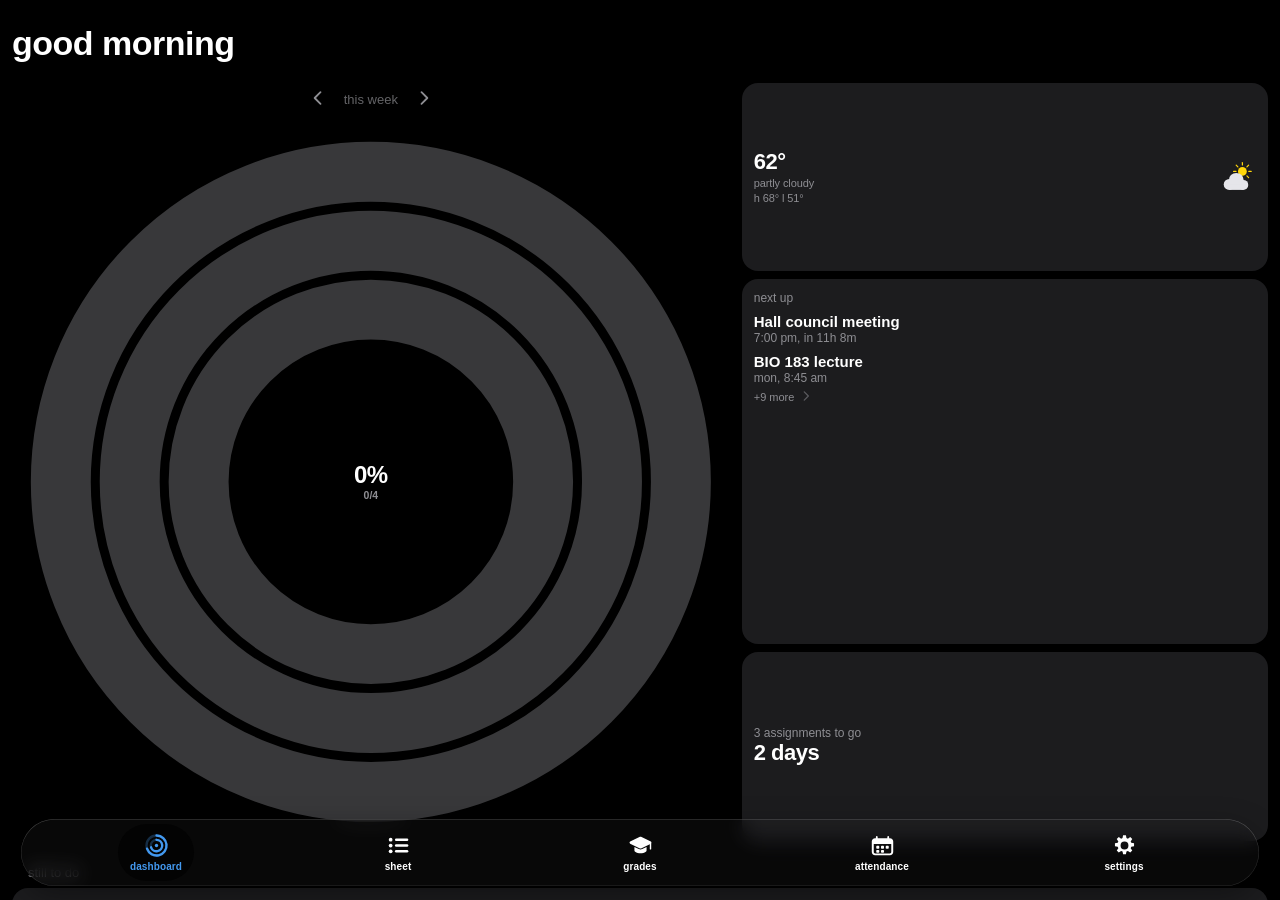
==== commit a919e11e: "Edge cases: iPad portrait (icon sidebar, week as list, 2x2 cards), 2-line names, phone labels fit, 8" ====
--- a/app.html
+++ b/app.html
@@ -94,6 +94,7 @@
   .wheel-frac { font-weight: 700; font-size: 17px; color: var(--sub); margin-top: 4px; }
   
   .error-toast { color: #FF3B30; font-size: 15px; text-align: center; margin-top: 12px; font-weight: 600; display: none; }
+  .error-toast .retry { display: block; margin: 10px auto 0; border: 0; border-radius: 999px; padding: 8px 16px; font: 600 15px/1 inherit; font-family: inherit; color: var(--text); background: var(--fill); }
 
   /* --- PHASE 2.3: NATIVE iOS STYLE --- */
   :root { --sep: rgba(84,84,88,.55); --fill: rgba(118,118,128,.24); --spring: cubic-bezier(.32,.72,0,1); }
@@ -313,6 +314,9 @@
   .sel option { color: #000; }
   .throw { color: var(--text); } .throw .tick { margin-left: auto; color: var(--tint); display: flex; }
   .tile .tl { overflow: hidden; text-overflow: ellipsis; white-space: nowrap; max-width: 100%; }
+  .tile .tl.wrap { white-space: normal; display: -webkit-box; -webkit-line-clamp: 2; -webkit-box-orient: vertical; }
+  .ev .ts { white-space: nowrap; overflow: hidden; text-overflow: ellipsis; }
+  .ev .tn { white-space: normal; display: -webkit-box; -webkit-line-clamp: 2; -webkit-box-orient: vertical; line-height: 18px; }
 
   /* light: modeled on Apple's default light appearance */
   html[data-theme=light] { --bg: #F2F2F7; --card: #FFFFFF; --text: #000; --sub: #6C6C70; --tint: #007AFF; --sep: rgba(60,60,67,.22); --fill: rgba(120,120,128,.12);
@@ -444,8 +448,7 @@
     background: color-mix(in srgb, var(--card) 88%, transparent); -webkit-backdrop-filter: blur(12px); backdrop-filter: blur(12px); box-shadow: 0 4px 16px rgba(0,0,0,.18); white-space: nowrap; }
   .termpill[hidden] { display: none; } .termpill b { color: var(--text); } .termpill button { border: 0; border-radius: 12px; padding: 4px 10px; background: var(--fill); color: var(--text); font: inherit; font-weight: 600; }
 </style>
-<link rel="preconnect" href="https://fonts.googleapis.com"><link rel="preconnect" href="https://fonts.gstatic.com" crossorigin>
-<link rel="stylesheet" href="https://fonts.googleapis.com/css2?family=Newsreader:ital,opsz,wght@0,6..72,400..700;1,6..72,400..700&display=swap">
+<link rel="stylesheet" href="fonts/newsreader.css">
 <script>try{var t=localStorage.getItem('wheel-theme');if(t==='light'||t==='elegant'||t==='moody')document.documentElement.setAttribute('data-theme',t)}catch(e){}</script>
 <script src="changelog.js"></script>
 </head>
@@ -461,7 +464,7 @@
       <div class="lcol">
       <div class="week-header">
         <a href="#" class="week-nav-btn" id="btn-prev"><svg class="ic" viewBox="0 0 24 24" width="20" height="20" fill="none" stroke="currentColor" stroke-width="2.2" stroke-linecap="round" stroke-linejoin="round"><path d="M15 5l-7 7 7 7"/></svg></a>
-        <div class="week-label" id="week-label">loading...</div>
+        <div class="week-label" id="week-label">loading…</div>
         <a href="#" class="week-nav-btn" id="btn-next"><svg class="ic" viewBox="0 0 24 24" width="20" height="20" fill="none" stroke="currentColor" stroke-width="2.2" stroke-linecap="round" stroke-linejoin="round"><path d="M9 5l7 7-7 7"/></svg></a>
       </div>
       <div class="wheel-container">
@@ -634,7 +637,7 @@
       if (!appData || !appData.assignments) {
         svg.innerHTML = `<circle cx="100" cy="100" r="${R-9}" fill="none" stroke-width="18" style="stroke:var(--track)"/>`;
         document.getElementById('wheel-pct').textContent = '–';
-        document.getElementById('wheel-frac').textContent = 'loading...';
+        document.getElementById('wheel-frac').textContent = 'loading…';
         return;
       }
 
@@ -687,8 +690,8 @@
       else if (from) { wg.innerHTML = arcs(from); tween(from, 650, q => 1 - Math.pow(1 - q, 3)); }
       else wg.innerHTML = arcs(to);
       const wpv = weekTasks.length ? Math.round((doneTasks.length / weekTasks.length) * 100) : 0, wpe = document.getElementById('wheel-pct');
-      wpe.textContent = wpv + '%'; wpe.classList.toggle('full', wpv >= 100);   // three digits: a size smaller so it sits inside the rings
-      document.getElementById('wheel-frac').textContent = `${doneTasks.length}/${weekTasks.length}`;
+      wpe.textContent = weekTasks.length ? wpv + '%' : '–'; wpe.classList.toggle('full', wpv >= 100);   // three digits: a size smaller so it sits inside the rings
+      document.getElementById('wheel-frac').textContent = weekTasks.length ? `${doneTasks.length}/${weekTasks.length}` : '';
     }
 
     // now = true (pull to refresh, opening the app): wait for any fetch already on its way, never use a cached response,
@@ -705,8 +708,9 @@
         .then(data => {
           if (me !== fetchT0) return; fetching = false; fetchP = null; const asap = fetchNow; fetchNow = false;
           if (asap && pending) commit(pending);
-          if (data.error) throw new Error(data.error);
+          if (data.error) { const e = new Error(data.error); e.app = true; throw e; }
           if (EVT) { data.events = EVT.events; data.calendars = EVT.calendars; }
+          ['assignments', 'attendance', 'courses'].forEach(k => { if (!Array.isArray(data[k])) data[k] = []; });   // a history-only semester: empty lists, not missing ones
           applyOv(data); stash = data; saveCache(data); mergeIss(data.notes);
           document.getElementById('error-msg').style.display = 'none';
           flushStash(asap);
@@ -715,9 +719,11 @@
         .catch(err => {
           if (me !== fetchT0) return; fetching = false; fetchP = null; fetchNow = false; console.error(err);
           if (silent && appData) return;
-          document.getElementById('wheel-frac').textContent = 'error';
-          const errBox = document.getElementById('error-msg');
-          errBox.textContent = !TOKEN || /bad token/.test(String(err && err.message)) ? 'wrong connection key' : 'couldn’t reach the sheet';
+          document.getElementById('wheel-frac').textContent = '';
+          const errBox = document.getElementById('error-msg'), m = String(err && err.message || '');
+          const why = !TOKEN ? 'no connection key' : /bad token/.test(m) ? 'wrong connection key' : err && err.app ? 'couldn’t load the sheet: ' + m : 'couldn’t reach the sheet';
+          errBox.innerHTML = `<span>${esc(why)}</span>${TOKEN ? '<button class="retry" type="button">try again</button>' : ''}`;
+          const rb = errBox.querySelector('.retry'); if (rb) rb.onclick = () => { errBox.style.display = 'none'; document.getElementById('wheel-frac').textContent = 'loading…'; fetchData(false, true); };
           errBox.style.display = 'block';
         });
     }
@@ -807,8 +813,9 @@
 
     // --- PHASE 2.3: ASSIGNMENTS, DASHBOARD LIST, UNDO, SETTINGS ---
     const IC = { r: '<svg class="ic" viewBox="0 0 24 24" width="14" height="14" fill="none" stroke="currentColor" stroke-width="2.2" stroke-linecap="round" stroke-linejoin="round"><path d="M9 5l7 7-7 7"/></svg>', l: '<svg class="ic" viewBox="0 0 24 24" width="14" height="14" fill="none" stroke="currentColor" stroke-width="2.2" stroke-linecap="round" stroke-linejoin="round"><path d="M15 5l-7 7 7 7"/></svg>', x: '<svg class="ic" viewBox="0 0 24 24" width="12" height="12" fill="none" stroke="currentColor" stroke-width="2.4" stroke-linecap="round"><path d="M6 6l12 12M18 6L6 18"/></svg>', p: '<svg class="ic" viewBox="0 0 24 24" width="15" height="15" fill="none" stroke="currentColor" stroke-width="2.4" stroke-linecap="round"><path d="M12 5v14M5 12h14"/></svg>', ext: '<svg class="ic" viewBox="0 0 24 24" width="11" height="11" fill="none" stroke="currentColor" stroke-width="2.4" stroke-linecap="round" stroke-linejoin="round"><path d="M8 16L16 8M9 8h7v7"/></svg>' };   // one icon family (line, rounded, same stroke) instead of text glyphs
-    const BUILD = 'm3.1 (11/23 8:30pm)';
+    const BUILD = 'm3.4 (11/23 11:20pm)';
     const DEMO = /[?&]demo/.test(location.search) || !/github\.io$/.test(location.hostname);
+    if ('serviceWorker' in navigator && (location.protocol === 'https:' || location.hostname === 'localhost')) navigator.serviceWorker.register('sw.js').catch(() => {});   // opens offline from the saved copy
     let TERM = localStorage.getItem('wheel-term') || '';   // the semester you picked ('' = whichever is current)
     const termQ = () => (appData && appData.term) || TERM;
     let SEM_START = new Date(2026, 7, 16).getTime();   // Sunday of week 1 (classes began Wed Aug 19, 2026)
@@ -819,21 +826,60 @@
     const dayLabel = ms => { const d = new Date(ms); return DAYS[d.getDay()] + ' ' + MONS[d.getMonth()] + ' ' + d.getDate(); };
     const CHECK = '<svg viewBox="0 0 24 24" width="14" height="14" fill="none" stroke="#1C1C1E" stroke-width="3.4" stroke-linecap="round" stroke-linejoin="round"><path d="M5 12.5l4.5 4.5L19 7.5"/></svg>';
 
-    // Snapshot of your real sheet (as of Nov 1) for ?demo and the preview: [row, date, name, class, type, done, grade]
-    // snapshot of your real Google Calendar (timed events) for the demo; the live app gets appData.events from the backend
-    const DEMO_EV = [{n:"Submit PackChat attempts before mid-way check",t:1793584800000,e:1793586600000},{n:"register for classes",t:1793799900000,e:1793803500000},{n:"Caspian Hall Closing Meeting",t:1793838600000,e:1793840400000},{n:"Hallie/Sam S. 1:1 (Evaluation)",t:1793838600000,e:1793840400000},{n:"RA Staff Meeting",t:1793840400000,e:1793847600000},{n:"GN 311 TA Meetings",t:1793988900000,e:1793992500000},{n:"honors council meeting",t:1794355200000,e:1794358800000},{n:"RA Staff Meeting",t:1794445200000,e:1794452400000}];
-    const SNAP = [[3,"2026-11-02","Exam 2","bio240","EX",0,null],[4,"2026-11-03","Grade Assignments and Submit Attendance (3C)","bsc494","NC",0,1.0],[5,"2026-11-04","Journal Club Presentation (Team 10)","gn427","PR",0,null],[6,"2026-11-04","Quiz 11","gn427","QZ",0,null],[7,"2026-11-05","Exam 3","bch351","EX",0,null],[8,"2026-11-05","Unix Lab 2 (VCL)","e115","LA",0,null],[9,"2026-11-05","Exam 3","pb421","EX",0,null],[10,"2026-11-06","GitHub Training","e115","IF",0,null],[11,"2026-11-07","Excel Lab (Tsunami)","e115","LA",0,null],[13,"2026-11-09","Homework 10","gn427","HW",0,null],[14,"2026-11-10","Grade Assignments and Submit Attendance (4A)","bsc494","NC",0,1.0],[15,"2026-11-11","M3.1 Assignments","bio240","RA",0,null],[16,"2026-11-11","Quiz 12","gn427","QZ",0,null],[17,"2026-11-11","Genetics in Media Project","gn521","PR0",0,null],[18,"2026-11-12","Review Quiz","e115","RQ",0,null],[19,"2026-11-13","Assignment 9","bch351","AS",0,null],[20,"2026-11-13","Midterm","e115","EX1",0,null],[21,"2026-11-14","Team Project Annotated Bibliography","pb421","GP",0,null],[23,"2026-11-16","Homework 11","gn427","HW",0,null],[24,"2026-11-17","Grade Assignments and Submit Attendance (4B)","bsc494","NC",0,1.0],[25,"2026-11-17","Networking Lab","e115","LA",0,null],[26,"2026-11-18","Quiz 13","gn427","QZ",0,null],[27,"2026-11-19","Webpages Lab","e115","WE",0,null],[28,"2026-11-19","Bulletin Board","wv","WV",0,null],[29,"2026-11-20","Assignment 10","bch351","AS",0,null],[31,"2026-11-22","PackChats Submitted","wv","WV",0,null],[32,"2026-11-23","Symmetric Key Lab","e115","CR",0,null],[33,"2026-11-23","Homework 12","gn427","HW",0,null],[34,"2026-11-24","Grade Assignments and Submit Attendance (4C)","bsc494","NC",0,1.0],[35,"2026-11-24","Alt Midterm","e115","EX1",0,null],[37,"2026-11-30","M3.2 Assignments","bio240","RA",0,null],[38,"2026-11-30","Homework 13","gn427","HW",0,null],[39,"2026-11-30","Longer Argumentative Essay 2","phi325","ES2",0,null],[40,"2026-12-01","Question Set 4","bsc494","QZ",0,null],[41,"2026-12-02","Mastery Assignment 12","bch351","EC",0,null],[42,"2026-12-02","Mastery Assignment 13","bch351","EC",0,null],[43,"2026-12-02","Mastery Assignment 14","bch351","EC",0,null],[44,"2026-12-02","Mastery Assignment 15","bch351","EC",0,null],[45,"2026-12-02","Mastery Assignment 16","bch351","EC",0,null],[46,"2026-12-02","Final Exam","e115","EX2",0,null],[47,"2026-12-02","DIY Experimental Question","gn521","PR3",0,null],[48,"2026-12-03","Final Exam (8:30-11)","bch351","FI",0,null],[49,"2026-12-03","Exam 4","pb421","EX",0,null],[51,"2026-12-09","Exam 3","bio240","EX",0,null],[52,"2026-12-09","Attendance TopHat","bio240","PA",0,null],[53,"2026-12-09","Final Paper","bsc494","FI",0,null],[54,"2026-12-09","Team Project Final Grade","pb421","GP",0,null],[55,"2026-12-09","Final Exam","phi325","EX2",0,null],[56,"2026-12-09","Participation","phi325","PA",0,null],[57,"2026-12-09","Attendance","phi325","PA",0,null],[58,"2026-12-11","Research Pack Abroad Application","bsc494","NC",0,null],[60,"2026-10-24","Unix Lab (Eos)","e115","LA",1,60.0],[62,"2026-10-26","Homework 8/9","gn427","HW",1,null],[63,"2026-10-26","Halfway for PackChats","wv","WV",1,1.0],[64,"2026-10-27","Grade Assignments and Submit Attendance (3B)","bsc494","NC",1,1.0],[65,"2026-10-28","Quiz 10","gn427","QZ",1,null],[66,"2026-10-28","DIY Eukaryotic System","gn521","PR2",1,null],[67,"2026-10-29","Excel Lab (Budgeting)","e115","LA",1,null],[68,"2026-10-30","Assignment 8","bch351","AS",1,null],[69,"2026-10-30","Peer Review","gn521","AS",1,null],[70,"2026-10-30","Quiz 7","pb421","QZ",1,100.0],[71,"2026-10-30","Quiz 8","pb421","QZ",1,100.0],[72,"2026-10-30","Quiz 9","pb421","QZ",1,88.89],[73,"2026-10-31","Excel Lab (Penguins)","e115","LA",1,60.0],[75,"2026-11-02","2.2 Tactile Receptors","bio240","RA",1,null],[76,"2026-11-02","2.2 Olfaction","bio240","RA",1,null],[77,"2026-11-02","2.2 Gustation","bio240","RA",1,null],[78,"2026-11-02","2.2A Ear and Hearing Video Assignment","bio240","VA",1,100.0],[79,"2026-11-02","2.2B Eye and Vision Video Assignment","bio240","VA",1,100.0],[80,"2026-11-02","Question Set 3","bsc494","QZ",1,100.0],[81,"2026-11-02","Homework 9","gn427","HW",1,null],[82,"2026-11-04","Mastery Assignment 11 (50/291)","bch351","EC",1,1.71],[83,"2026-11-04","Mastery Assignment 10 (113/291)","bch351","EC",1,3.88],[84,"2026-11-04","Mastery Assignment 9 (128/291)","bch351","EC",1,4.24],[85,"2026-11-04","Mini Research Assignment","bio240","RE",1,null],[86,"2026-11-18","Ethics Lecture","phi325","EL",1,null],[87,"2026-08-21","M0 Section 2.7","bio240","NC",1,100.0],[88,"2026-08-21","M0 Section 4.3","bio240","NC",1,100.0],[90,"2026-08-23","Reflection 1: Welcome Survey","gn521","RE",1,100.0],[91,"2026-08-24","Homework 1","gn427","HW",1,4.0],[92,"2026-08-26","Quiz 1","gn427","QZ",1,3.0],[93,"2026-08-28","Assignment 1 (15)","bch351","AS",1,14.3],[94,"2026-08-28","Quiz 1","pb421","QZ",1,100.0],[96,"2026-08-30","8/26 Worksheets Parts 1 and 2","gn521","AS",1,94.0],[97,"2026-08-30","Worksheet Part 3","gn521","AS",1,100.0],[98,"2026-08-31","Homework 2","gn427","HW",1,4.0],[99,"2026-09-01","Grade Assignments and Submit Attendance (1A)","bsc494","NC",1,1.0],[100,"2026-09-02","M1.1 Skeletal System General Functions","bio240","RA",1,100.0],[101,"2026-09-02","M1.1 Bone Marrow Reading","bio240","RA",1,100.0],[102,"2026-09-02","M1.1 Calcium Regulation","bio240","RA",1,100.0],[103,"2026-09-02","1.1F Video Assignment","bio240","VA",1,100.0],[104,"2026-09-02","1.1G Video Assignment","bio240","VA",1,100.0],[105,"2026-09-02","1.1E Video Assignment","bio240","VA",1,100.0],[106,"2026-09-02","1.1C Video Assignment","bio240","VA",1,100.0],[107,"2026-09-02","1.1D Video Assignment","bio240","VA",1,88.89],[108,"2026-09-02","1.1A Video Assignment","bio240","VA",1,88.89],[109,"2026-09-02","1.1B Video Assignment","bio240","VA",1,100.0],[110,"2026-09-02","Quiz 2","gn427","QZ",1,3.0],[111,"2026-09-04","Assignment 2 (10)","bch351","AS",1,10.0],[112,"2026-09-04","Quiz 2","pb421","QZ",1,100.0],[114,"2026-09-07","Question Set 1","bsc494","QZ",1,100.0],[115,"2026-09-07","Quiz 3","pb421","QZ",1,100.0],[116,"2026-09-08","Grade Assignments and Submit Attendance (1B)","bsc494","NC",1,1.0],[117,"2026-09-08","9/2 Operon Practice Worksheet","gn521","AS",1,100.0],[118,"2026-09-08","Exam 1","pb421","EX",1,95.5],[119,"2026-09-09","Mastery Assignment 4 (76/352)","bch351","EC",1,2.13],[120,"2026-09-09","Mastery Assignment 3 (83/352)","bch351","EC",1,2.34],[121,"2026-09-09","Mastery Assignment 2 (114/352)","bch351","EC",1,3.24],[122,"2026-09-09","Mastery Assignment 1 (79/352)","bch351","EC",1,2.08],[123,"2026-09-09","Quiz 3","gn427","QZ",1,3.0],[124,"2026-09-10","Exam 1","bch351","EX",1,82.5],[125,"2026-09-11","Update Resume: https://app.careerfairplus.com/ncsu_nc/fair/6197/employer/416073","","NC",1,1.0],[127,"2026-09-14","Homework 3","gn427","HW",1,4.0],[128,"2026-09-15","Grade Assignments and Submit Attendance (1C)","bsc494","NC",1,1.0],[129,"2026-09-16","Quiz 4","gn427","QZ",1,3.0],[130,"2026-09-17","Bulletin Board","wv","WV",1,1.0],[131,"2026-09-18","Assignment 3 (8)","bch351","AS",1,8.0],[132,"2026-09-18","DIY Operon","gn521","PR1",1,100.0],[134,"2026-09-21","1.2 Neurotransmitters and Neuromodulation","bio240","RA",1,100.0],[135,"2026-09-21","1.2 Neuron Transport","bio240","RA",1,100.0],[136,"2026-09-21","1.2 Glial Cells","bio240","RA",1,100.0],[137,"2026-09-21","1.2E Video Assignment","bio240","VA",1,100.0],[138,"2026-09-21","1.2C Video Assignment","bio240","VA",1,100.0],[139,"2026-09-21","1.2D Video Assignment","bio240","VA",1,100.0],[140,"2026-09-21","1.2A Video Assignment","bio240","VA",1,100.0],[141,"2026-09-21","1.2B Video Assignment","bio240","VA",1,100.0],[142,"2026-09-21","Homework 4","gn427","HW",1,4.0],[143,"2026-09-22","Exam 1","bio240","EX",1,82.0],[144,"2026-09-22","Grade Assignments and Submit Attendance (2A)","bsc494","NC",1,1.0],[145,"2026-09-23","Quiz 5: Alternate Assignment","gn427","QZ",1,3.0],[146,"2026-09-25","Assignment 4 (8)","bch351","AS",1,8.0],[147,"2026-09-25","Poster: https://climateleaders.kenan.ncsu.edu/fall-symposium-2026/2026-request-form/","wv","NC",1,1.0],[149,"2026-09-28","Homework 5","gn427","HW",1,4.0],[150,"2026-09-28","Argumentative Essay 1","phi325","ES1",1,85.0],[151,"2026-09-29","Grade Assignments and Submit Attendance (2B)","bsc494","NC",1,1.0],[152,"2026-09-30","Quiz 6","gn427","QZ",1,3.0],[153,"2026-10-02","Assignment 5","bch351","AS",1,15.0],[154,"2026-10-02","9/23/26 Trp operon Concept Check","gn521","AS",1,93.0],[155,"2026-10-02","Quiz 4","pb421","QZ",1,100.0],[156,"2026-10-02","Quiz 6","pb421","QZ",1,100.0],[157,"2026-10-03","PackChats Submitted","wv","WV",1,1.0],[159,"2026-10-05","Question Set 2","bsc494","QZ",1,100.0],[160,"2026-10-05","Homework 6","gn427","HW",1,4.0],[161,"2026-10-06","Exam 2","pb421","EX",1,91.0],[162,"2026-10-07","Mastery Assignment 6 (75pts)","bch351","EC",1,2.75],[163,"2026-10-07","Mastery Assignment 7 (69pts)","bch351","EC",1,2.57],[164,"2026-10-07","Mastery Assignment 8 (49pts)","bch351","EC",1,1.91],[165,"2026-10-07","Mastery Assignment 5 (60pts)","bch351","EC",1,2.35],[166,"2026-10-07","Quiz 7","gn427","QZ",1,null],[167,"2026-10-07","10/5/26 Worksheet Modular Gene Expression","gn521","AS",1,100.0],[168,"2026-10-08","Exam 2","bch351","EX",1,80.25],[169,"2026-10-08","Midterm Exam (Open Note)","phi325","EX1",1,100.0],[171,"2026-10-12","Syllabus Quiz","e115","NC",1,1.0],[172,"2026-10-12","Homework 7","gn427","HW",1,null],[173,"2026-10-13","Grade Assignments and Submit Attendance (2C)","bsc494","NC",1,1.0],[174,"2026-10-14","2.1 Spinal Reflexes","bio240","RA",1,100.0],[175,"2026-10-14","2.1 Functional Brain Systems","bio240","RA",1,100.0],[176,"2026-10-14","2.1 Grey and White Matter","bio240","RA",1,100.0],[177,"2026-10-14","2.1C Video Assignment","bio240","VA",1,100.0],[178,"2026-10-14","2.1D Video Assignment","bio240","VA",1,100.0],[179,"2026-10-14","2.1B Video Assignment","bio240","VA",1,100.0],[180,"2026-10-14","2.1A Video Assignment","bio240","VA",1,100.0],[181,"2026-10-14","Quiz 8","gn427","QZ",1,null],[182,"2026-10-15","Gmail Training","e115","IF",1,5.0],[183,"2026-10-16","Flashcards for anat + phys","bio240","NC",1,1.0],[185,"2026-10-20","Grade Assignments and Submit Attendance (3A)","bsc494","NC",1,1.0],[186,"2026-10-22","InstallFest","e115","IF",1,0.0],[187,"2026-10-23","Assignments 6 and 7","bch351","AS",1,15.0],[188,"2026-10-23","November Board Due","wv","WV",1,1.0]];
-    const GRADES = {"gpa":3.84,"credits":21.0,"courses":[{"code":"bch351","name":"biochem","credits":3.0,"points":true,"raw":98.34,"letter":"A+","gp":4.333,"cuts":{"A+":97.0,"A":93.0,"A-":90.0,"B+":87.0,"B":83.0,"B-":80.0},"cats":[{"name":"exams","abbr":"EX","w":300.0,"poss":3,"graded":2,"pct":81.38,"extra":null,"share":0.6},{"name":"assignments","abbr":"AS","w":100.0,"poss":9,"graded":6,"pct":105.45,"extra":null,"share":0.2},{"name":"final","abbr":"FI","w":100.0,"poss":1,"graded":0,"pct":null,"extra":null,"share":0.2},{"name":"extra credit","abbr":"EC","w":0,"poss":16,"graded":11,"pct":null,"extra":29.2,"share":0.0}]},{"code":"bio240","name":"anat+phys","credits":3.0,"points":false,"raw":90.5,"letter":"A-","gp":3.667,"cuts":{"A+":97.0,"A":93.0,"A-":90.0,"B+":87.0,"B":83.0,"B-":80.0},"cats":[{"name":"reading assignments","abbr":"RA","w":0.09,"poss":14,"graded":9,"pct":100,"extra":null,"share":0.09},{"name":"video assignments","abbr":"VA","w":0.16,"poss":18,"graded":18,"pct":98.77,"extra":null,"share":0.16},{"name":"tophat","abbr":"PA","w":0.03,"poss":1,"graded":0,"pct":null,"extra":null,"share":0.03},{"name":"research assignment","abbr":"RE","w":0.06,"poss":1,"graded":0,"pct":null,"extra":null,"share":0.06},{"name":"exams","abbr":"EX","w":0.66,"poss":3,"graded":1,"pct":82,"extra":null,"share":0.66}]},{"code":"bsc494","name":"teaching","credits":2.0,"points":false,"raw":100,"letter":"A+","gp":4.333,"cuts":{"A+":100.0,"A":70.0},"cats":[{"name":"question sets","abbr":"QZ","w":1.0,"poss":4,"graded":3,"pct":100,"extra":null,"share":1.0},{"name":"final paper","abbr":"FI","w":0,"poss":1,"graded":0,"pct":null,"extra":null,"share":0.0}]},{"code":"gn427","name":"bioinformatics","credits":3.0,"points":true,"raw":96.55,"letter":"A","gp":4,"cuts":{"A+":100.0,"A":94.0,"A-":90.0,"B+":87.0,"B":83.0,"B-":80.0},"cats":[{"name":"homework","abbr":"HW","w":52.0,"poss":13,"graded":6,"pct":100.0,"extra":null,"share":0.52},{"name":"journal quizzes","abbr":"QZ","w":39.0,"poss":12,"graded":6,"pct":92.31,"extra":null,"share":0.39},{"name":"journal presentation","abbr":"PR","w":9.0,"poss":1,"graded":0,"pct":null,"extra":null,"share":0.09}]},{"code":"gn521","name":"molgen","credits":3.0,"points":false,"raw":98.38,"letter":"A","gp":4,"cuts":{"A+":99.0,"A":92.0,"A-":90.0,"B+":88.0,"B":82.0,"B-":80.0},"cats":[{"name":"concept checks","abbr":"AS","w":0.4,"poss":6,"graded":5,"pct":97.4,"extra":null,"share":0.4},{"name":"reflections","abbr":"RE","w":0.1,"poss":1,"graded":1,"pct":100,"extra":null,"share":0.1},{"name":"diy 1","abbr":"PR1","w":0.1,"poss":1,"graded":1,"pct":100,"extra":null,"share":0.1},{"name":"diy 2","abbr":"PR2","w":0.15,"poss":1,"graded":0,"pct":null,"extra":null,"share":0.15},{"name":"diy 3","abbr":"PR3","w":0.2,"poss":1,"graded":0,"pct":null,"extra":null,"share":0.2},{"name":"genetics in media","abbr":"PR0","w":0.05,"poss":1,"graded":0,"pct":null,"extra":null,"share":0.05}]},{"code":"pb421","name":"plant phys","credits":3.0,"points":false,"raw":94.44,"letter":"A","gp":4,"cuts":{"A+":97.0,"A":93.0,"A-":90.0,"B+":87.0,"B":83.0,"B-":80.0},"cats":[{"name":"exams","abbr":"EX","w":0.7,"poss":4,"graded":2,"pct":93.25,"extra":null,"share":0.7},{"name":"quizzes","abbr":"QZ","w":0.1,"poss":8,"graded":8,"pct":98.61,"extra":null,"share":0.1},{"name":"group project","abbr":"PR","w":0.2,"poss":0,"graded":0,"pct":null,"extra":null,"share":0.2}]},{"code":"phi325","name":"bioethics","credits":3.0,"points":false,"raw":95,"letter":"A","gp":4,"cuts":{"A+":97.0,"A":93.0,"A-":90.0,"B+":87.0,"B":83.0,"B-":80.0},"cats":[{"name":"essay 1","abbr":"ES1","w":0.1,"poss":1,"graded":1,"pct":85,"extra":null,"share":0.1},{"name":"essay 2","abbr":"ES2","w":0.3,"poss":1,"graded":0,"pct":null,"extra":null,"share":0.3},{"name":"exam 1","abbr":"EX1","w":0.2,"poss":1,"graded":1,"pct":100,"extra":null,"share":0.2},{"name":"exam 2","abbr":"EX2","w":0.25,"poss":1,"graded":0,"pct":null,"extra":null,"share":0.25},{"name":"ethics lecture","abbr":"EL","w":0.05,"poss":1,"graded":0,"pct":null,"extra":null,"share":0.05},{"name":"participation","abbr":"PA","w":0.1,"poss":2,"graded":0,"pct":null,"extra":null,"share":0.1}]},{"code":"e115","name":"computing","credits":1.0,"points":true,"raw":1.34,"letter":"","gp":null,"cuts":{"A+":70.0},"cats":[{"name":"Review Quiz","abbr":"RQ","w":100.0,"poss":1,"graded":0,"pct":null,"extra":null,"share":0.1},{"name":"Midterm","abbr":"EX1","w":200.0,"poss":2,"graded":0,"pct":null,"extra":null,"share":0.2},{"name":"Final Exam","abbr":"EX2","w":300.0,"poss":1,"graded":0,"pct":null,"extra":null,"share":0.3},{"name":"InstallFest and LinkedIn","abbr":"IF","w":20.0,"poss":3,"graded":2,"pct":37.5,"extra":null,"share":0.02},{"name":"Perusall","abbr":"PE","w":20.0,"poss":0,"graded":0,"pct":null,"extra":null,"share":0.02},{"name":"Labs and Terminal","abbr":"LA","w":240.0,"poss":6,"graded":2,"pct":150.0,"extra":null,"share":0.24},{"name":"Webpages","abbr":"WE","w":80.0,"poss":1,"graded":0,"pct":null,"extra":null,"share":0.08},{"name":"Cryptography","abbr":"CR","w":40.0,"poss":1,"graded":0,"pct":null,"extra":null,"share":0.04}]}]};
-    const ATT = [["bch351", "no penalties", ["2026-08-27", "2026-09-03", "2026-09-15", "2026-09-24", "2026-10-06", "2026-10-13", "2026-10-22"]], ["bio240", "60% or more on tophat for full points", ["2026-08-24", "2026-09-23"]], ["bsc494", "no penalties", []], ["gn427", "no penalties", ["2026-09-23", "2026-10-12"]], ["gn521", "no penalties", ["2026-09-23", "2026-10-26"]], ["pb421", "no penalties", ["2026-08-27", "2026-09-03", "2026-09-24", "2026-10-13", "2026-10-22"]], ["phi325", "up to three with no penalty, 1 pt per", ["2026-09-23"]]];
+    // readable course color for text: the course color, nudged toward white (dark themes) or black (light themes) until it
+    // reaches 4.5:1 against the card. Fills (rings, bars, dots) keep the course color itself.
+    const INK = {};
+    function ink(c) {
+      if (!c) return c;
+      const card = getComputedStyle(document.documentElement).getPropertyValue('--card').trim() || '#1C1C1E', key = c + '|' + card;
+      if (INK[key]) return INK[key];
+      const rgb = s => { const el = document.createElement('i'); el.style.color = s; document.body.appendChild(el); const v = getComputedStyle(el).color.match(/[\d.]+/g).slice(0, 3).map(Number); el.remove(); return v; };
+      const lum = v => { const f = x => { x /= 255; return x <= .03928 ? x / 12.92 : Math.pow((x + .055) / 1.055, 2.4); }; return .2126 * f(v[0]) + .7152 * f(v[1]) + .0722 * f(v[2]); };
+      const ratio = (a, b) => { const x = lum(a), y = lum(b); return (Math.max(x, y) + .05) / (Math.min(x, y) + .05); };
+      const base = rgb(c), bg = rgb(card), to = lum(bg) < .2 ? [255, 255, 255] : [0, 0, 0];
+      let out = base;
+      for (let t = 0; t <= 1.0001 && ratio(out, bg) < 5; t += .05) out = base.map((v, i) => Math.round(v + (to[i] - v) * t));
+      return (INK[key] = `rgb(${out.join(',')})`);
+    }
+
+    // demo (?demo or anywhere but the live site): made-up classes only, the same set as the desktop demo, dated around today
     function demoData() {
-      return {
-        courses: ['bch351 biochem','bio240 anat+phys','bsc494 teaching','gn427 bioinformatics','gn521 molgen','pb421 plant phys','phi325 bioethics','e115 computing'],
-        grades: GRADES,
-        attendance: ATT.map(a => ({ code: a[0], rule: a[1], dates: a[2].map(toMs) })),
+      const DAY = 864e5, T = new Date().setHours(0, 0, 0, 0), plus = (ms, n) => { const x = new Date(ms); x.setDate(x.getDate() + n); return x.setHours(0, 0, 0, 0); };
+      const wk = plus(T, -new Date(T).getDay()), sem0 = plus(wk, -77), end = plus(wk, 42);
+      const C = [['ch201', 'organic chem', 4], ['ma241', 'calculus iii', 4], ['bio183', 'intro bio', 3], ['eng210', 'tech writing', 3], ['mus101', 'music theory', 1]];
+      let seed = 7; const rnd = () => (seed = (seed * 16807) % 2147483647) / 2147483647;
+      const A = []; let r = 3;
+      const put = (c, y, n, t, o, pg) => { const d = t < plus(T, -2) || (t < T && rnd() < .7); A.push({ r: r++, n, c, y, t, d, g: d && pg != null && t < plus(T, -3) ? pg : '', o }); };
+      for (let w = 0; w < 17; w++) {
+        const ws = plus(sem0, w * 7);
+        put('ch201', 'HW', 'Problem Set ' + (w + 1), plus(ws, 2), 20, Math.round((15 + rnd() * 5) * 2) / 2);
+        put('ma241', 'HW', 'WebAssign ' + (w + 1), plus(ws, 4), null, Math.round(80 + rnd() * 20));
+        if (w % 2 === 0) put('bio183', 'QZ', 'Quiz ' + (w / 2 + 1), plus(ws, 3), 10, Math.round(6 + rnd() * 4));
+        if (w % 3 === 1) put('eng210', 'ES', 'Draft ' + ((w - 1) / 3 + 1), plus(ws, 5), null, Math.round(85 + rnd() * 13));
+        put('mus101', 'PA', 'Listening log ' + (w + 1), plus(ws, 1), null, 100);
+        if (w % 2 === 1) put('wv', 'WV', ['Bulletin board', 'Community event', 'Floor meeting'][w % 3], plus(ws, 6), null, null);
+      }
+      [[4, 'Exam 1', 84], [9, 'Exam 2', 78], [14, 'Exam 3', null]].forEach(([w, n, g]) => { put('ch201', 'EX', n, plus(sem0, w * 7 + 1), 100, g); put('ma241', 'EX', n, plus(sem0, w * 7 + 3), 100, g == null ? null : g + 8); });
+      put('bio183', 'EX', 'Midterm', plus(sem0, 7 * 7 + 2), null, 91); put('bio183', 'EX', 'Final', plus(end, 2), null, null);
+      put('eng210', 'PR1', 'Final portfolio', end, null, null);
+      const STD = Engine.STD_CUTOFFS, R = {
+        ch201: { code: 'ch201', method: 'points', cutoffs: STD, categories: [{ abbr: 'HW', name: 'problem sets', weight: 340, expect: 17, drop: 2 }, { abbr: 'EX', name: 'exams', weight: 300 }] },
+        ma241: { code: 'ma241', method: 'weighted', progressive: true, cutoffs: STD, categories: [{ abbr: 'HW', name: 'webassign', weight: 25, drop: 2 }, { abbr: 'EX', name: 'exams', weight: 75 }] },
+        bio183: { code: 'bio183', method: 'weighted', progressive: true, cutoffs: STD, categories: [{ abbr: 'QZ', name: 'quizzes', weight: 30, within: 'points' }, { abbr: 'EX', name: 'exams', weight: 70 }] },
+        eng210: { code: 'eng210', method: 'weighted', progressive: true, round: 0, cutoffs: STD, categories: [{ abbr: 'ES', name: 'drafts', weight: 60 }, { abbr: 'PR1', name: 'portfolio', weight: 40 }] },
+        mus101: { code: 'mus101', method: 'weighted', progressive: true, cutoffs: { S: 70, U: -Infinity }, scale: {}, categories: [{ abbr: 'PA', name: 'listening logs', weight: 100 }] }
+      };
+      const safeR = o => JSON.parse(JSON.stringify(o, (k, v) => v === -Infinity ? '-inf' : v));
+      const d = {
+        colors: { ch201: '#b2e2b6', ma241: '#9ed2f6', bio183: '#91e3d6', eng210: '#fbe0a3', mus101: '#c2c7f8' },
+        courses: C.map(c => c[0] + ' ' + c[1]),
+        grades: { engine: true, gpa: null, credits: C.reduce((a, c) => a + c[2], 0), courses: C.map(c => ({ code: c[0], name: c[1], credits: c[2], passFail: !!R[c[0]].cutoffs.S, rule: safeR(R[c[0]]) })) },
+        attendance: [{ code: 'ch201', rule: 'none', dates: [plus(sem0, 15)] }, { code: 'eng210', rule: '3 free, then −1 point each', dates: [plus(sem0, 22), plus(sem0, 50)] }],
         terms: [{ id: 'f25', name: 'fall 2025', sheet: '', status: 'finished', gpaTerm: 'F25' }, { id: 's26', name: 'spring 2026', sheet: '', status: 'finished', gpaTerm: 'S26' }, { id: 'f26', name: 'fall 2026', sheet: 'demo', status: 'current', gpaTerm: 'F26' }], term: 'f26',
         history: [['CH 101', 'general chem i', 'F25', 4, 'A'], ['MA 141', 'calculus i', 'F25', 4, 'A-'], ['ENG 101', 'academic writing', 'F25', 4, 'A+'], ['CH 102', 'general chem ii', 'S26', 4, 'A'], ['MA 242', 'calculus ii', 'S26', 4, 'B+']].map(r => ({ code: r[0], name: r[1], term: r[2], hours: r[3], letter: r[4], gp: { 'A+': 4.333, A: 4, 'A-': 3.667, 'B+': 3.333 }[r[4]] })),
-        assignments: SNAP.map(x => { const p = x[1].split('-'); return { r: x[0], n: x[2], c: x[3], y: x[4], t: new Date(p[0], p[1] - 1, p[2]).getTime(), d: !!x[5], g: x[6] }; })
+        assignments: A
       };
+      localGrades(d); return d;
     }
     let wheelDone = false, wxLoaded = false;
     function termsOf() { return (appData && appData.terms) || []; }
@@ -868,13 +914,13 @@
     const fmt2 = n => { const t = Number(n).toFixed(2); return t === '100.00' ? '100' : t; };
     const fmtG = g => { if (g == null || g === '') return ''; const n = Number(g); return isNaN(n) ? esc(g) : fmt2(n); };
     function miniRowHtml(a) {
-      return `<div class="task mini${a.d ? ' done' : ''}" data-r="${a.r}" data-n="${esc(a.n)}" data-c="${esc(a.c)}"><button class="chk" style="--c:${colorFor(a.c)}"><i>${CHECK}</i></button><div class="tmain"><div class="tname">${esc(a.n)}</div></div></div>`;
+      return `<div class="task mini${a.d ? ' done' : ''}" data-r="${a.r}" data-n="${esc(a.n)}" data-c="${esc(a.c)}"><button class="chk" style="--c:${colorFor(a.c)};--ci:${ink(colorFor(a.c))}"><i>${CHECK}</i></button><div class="tmain"><div class="tname">${esc(a.n)}</div></div></div>`;
     }
     function rowHtml(a, sub) {
       const col = colorFor(a.c), parts = [a.y ? esc(a.y) : '', fmtG(a.g), sub || ''].filter(Boolean);
       return `<div class="task${a.d ? ' done' : ''}" data-r="${a.r}" data-n="${esc(a.n)}" data-c="${esc(a.c)}">` +
-        `<button class="chk" style="--c:${col}"><i>${CHECK}</i></button>` +
-        `<div class="tmain"><div class="tname">${esc(a.n)}</div><div class="tsub"><b style="color:${col}">${esc(a.c)}</b>${parts.map(x => ' · ' + x).join('')}</div></div></div>`;
+        `<button class="chk" style="--c:${col};--ci:${ink(col)}"><i>${CHECK}</i></button>` +
+        `<div class="tmain"><div class="tname">${esc(a.n)}</div><div class="tsub"><b style="color:${ink(col)}">${esc(a.c)}</b>${parts.map(x => ' · ' + x).join('')}</div></div></div>`;
     }
     function listHtml(list, flat) {
       const T = new Date().setHours(0,0,0,0); let html = '', last = null;
@@ -894,14 +940,14 @@
       // this week: what's left first (with its day), then what's done, compact (checkbox + title), oldest first — still there to uncheck
       const wk = appData.assignments.filter(a => a.t >= rg.s && a.t <= rg.e).sort((x, y) => (x.t - y.t) || (x.r - y.r));
       const open = wk.filter(a => !a.d), done = wk.filter(a => a.d);
-      box.innerHTML = '<div class="grp">still to do</div><div class="group">' + (open.length ? open.map(a => rowHtml(a, dayLabel(a.t))).join('') : '<div class="empty-row">all caught up</div>') + '</div>' +
+      box.innerHTML = '<div class="grp">still to do</div><div class="group">' + (open.length ? open.map(a => rowHtml(a, dayLabel(a.t))).join('') : `<div class="empty-row">${appData.assignments.length ? 'all caught up' : 'no assignments'}</div>`) + '</div>' +
         (done.length ? '<div class="grp">done</div><div class="group mini">' + done.map(miniRowHtml).join('') + '</div>' : '');
     }
 
     const TICK = '<svg viewBox="0 0 24 24" width="19" height="19" fill="none" stroke="currentColor" stroke-width="3" stroke-linecap="round" stroke-linejoin="round"><path d="M5 12.5l4.5 4.5L19 7.5"/></svg>';
     function gradeRowHtml(a) {
       const col = colorFor(a.c), has = a.g != null && a.g !== '', parts = [a.y ? esc(a.y) : '', dayLabel(a.t)].filter(Boolean);
-      return `<div class="task gr-row" data-r="${a.r}" data-n="${esc(a.n)}" data-c="${esc(a.c)}"><div class="tmain"><div class="tname">${esc(a.n)}</div><div class="tsub"><b style="color:${col}">${esc(a.c)}</b>${parts.map(x => ' · ' + x).join('')}</div></div>` +
+      return `<div class="task gr-row" data-r="${a.r}" data-n="${esc(a.n)}" data-c="${esc(a.c)}"><div class="tmain"><div class="tname">${esc(a.n)}</div><div class="tsub"><b style="color:${ink(col)}">${esc(a.c)}</b>${parts.map(x => ' · ' + x).join('')}</div></div>` +
         `<input class="gin" inputmode="decimal" enterkeyhint="done" autocomplete="off" placeholder="–" value="${has ? fmtG(a.g) : ''}"><button class="g100${has && Number(a.g) === fullOf(a) ? ' on' : ''}" aria-label="full marks">${TICK}</button></div>`;
     }
     const fullOf = a => (a.o != null && a.o !== '' && Number(a.o) > 0) ? Number(a.o) : 100;   // the check fills the out-of points, or 100
@@ -939,10 +985,10 @@
       const wkLabel = ms => { const n = Math.round((ms - SEM_START) / 6048e5) + 1; return (n < 1 ? 'before the semester' : 'week ' + n) + (ms === ws.getTime() ? ' · this week' : ''); };
       const cName = c => { const f = (appData.courses || []).find(x => x.toLowerCase().startsWith(String(c).toLowerCase() + ' ')); return f ? esc(f.slice(String(c).length + 1).toLowerCase()) : ''; };
       if (filter === 'grade') list.sort((x, y) => String(x.c).localeCompare(String(y.c)) || (x.t - y.t) || (x.r - y.r));
-      box.innerHTML = list.length ? (filter === 'grade' ? groupBy(list, a => a.c, a => `<div class="grp"><b style="color:${colorFor(a.c)}">${esc(a.c)}</b> ${cName(a.c)}</div>`, gradeRowHtml)
+      box.innerHTML = list.length ? (filter === 'grade' ? groupBy(list, a => a.c, a => `<div class="grp"><b style="color:${ink(colorFor(a.c))}">${esc(a.c)}</b> ${cName(a.c)}</div>`, gradeRowHtml)
           : filter === 'done' || filter === 'all' ? groupBy(list, a => wkStart(a.t), a => `<div class="grp">${wkLabel(wkStart(a.t))}</div>`, a => rowHtml(a, dayLabel(a.t)))
           : listHtml(list, false))
-        : '<div class="empty">' + ({done:'nothing done yet', grade:'everything is graded', week:'nothing due this week'}[filter] || 'all caught up') + '</div>';
+        : '<div class="empty">' + (!appData.assignments.length ? 'no assignments' : {done:'nothing done yet', grade:'everything is graded', week:'nothing due this week'}[filter] || 'all caught up') + '</div>';
     }
 
     let again = null, failT = null;
@@ -958,7 +1004,7 @@
         return fetch(API, { method: 'POST', headers: { 'Content-Type': 'text/plain' }, redirect: 'follow', body: JSON.stringify(b), signal: ac ? ac.signal : undefined })
           .then(r => r.json()).finally(() => clearTimeout(to)); };
       const wait = ms => new Promise(res => { let t; const go = () => { clearTimeout(t); window.removeEventListener('online', go); res(); }; t = setTimeout(go, ms); window.addEventListener('online', go); });
-      const attempt = () => once(n && retryBody ? retryBody : body).then(j => { if (!j || !j.ok) throw Object.assign(new Error((j && j.error) || 'save failed'), { final: true }); return j; },
+      const attempt = () => once(n && retryBody ? retryBody : body).then(j => { if (!j || !j.ok) throw Object.assign(new Error((j && j.error) || 'couldn’t save'), { final: true }); return j; },
         err => { if (Date.now() - start > 75000) throw err; const ms = RETRY_MS[Math.min(n, RETRY_MS.length - 1)]; n++; return wait(ms).then(attempt); });
       return attempt();
     }
@@ -982,8 +1028,10 @@
       if (same(prev.g, g) && same(prev.o, o)) return;
       a.g = g; a.o = o; gradeHold.add(k); setOv(k, snapOf(a), { g: g, o: o }); localGrades(appData); saveCache(); renderGrades(); renderTasks(); try { renderDash(); } catch (e) {}
       if (DEMO) return;
-      post({ token: TOKEN, term: termQ(), action: 'edit', row: a.r, match: { n: a.n, c: a.c }, fields: { grade: g, outOf: o == null ? '' : o } })
-        .catch(() => { a.g = prev.g; a.o = prev.o; setOv(k, snapOf(a), { g: prev.g, o: prev.o }); localGrades(appData); saveCache(); renderGrades(); renderTasks(); showUndo('couldn’t save the grade', false); setTimeout(hideUndo, 2600); });
+      const send = () => post({ token: TOKEN, term: termQ(), action: 'edit', row: a.r, match: { n: a.n, c: a.c }, fields: { grade: g, outOf: o == null ? '' : o } })
+        .catch(() => { a.g = prev.g; a.o = prev.o; setOv(k, snapOf(a), { g: prev.g, o: prev.o }); localGrades(appData); saveCache(); renderGrades(); renderTasks();
+          showFail('couldn’t save the grade', () => { a.g = g; a.o = o; setOv(k, snapOf(a), { g: g, o: o }); localGrades(appData); saveCache(); renderGrades(); renderTasks(); send(); }); });
+      send();
     }
     function release() { hold = false; renderTasks(); renderDash(); }
 
@@ -1002,15 +1050,15 @@
       pending = p; showUndo(to ? 'marked done' : 'marked not done', true); if (to) offerGrade(a);
     }
     // hold a row in the sheet tab to delete it
-    function deleteAssignment(a) {
-      if (!confirm('Delete “' + a.n + '” (' + a.c + ')? This clears its row in the sheet.')) return;
+    function deleteAssignment(a, again) {
+      if (!again && !confirm('Delete “' + a.n + '” (' + a.c + ')? This clears its row in the sheet.')) return;
       const k = kOf(a), i = appData.assignments.indexOf(a); if (i < 0) return;
       if (pending) commit(pending);
       DEL[k] = Date.now() + 90000; delete OV[k]; gradeHold.delete(k); appData.assignments.splice(i, 1); localGrades(appData); saveCache(); drawWheel(false); renderTasks(); renderGrades(); try { renderDash(); } catch (e) {}
       if (DEMO) return;
       fetch(API, { method: 'POST', headers: { 'Content-Type': 'text/plain' }, redirect: 'follow', body: JSON.stringify({ token: TOKEN, term: termQ(), action: 'delete', row: a.r, match: { n: a.n, c: a.c } }) })
         .then(r => r.json()).then(j => { if (!j || !j.ok) throw new Error('x'); setTimeout(() => fetchData(true), 1500); })
-        .catch(() => { delete DEL[k]; appData.assignments.splice(Math.min(i, appData.assignments.length), 0, a); localGrades(appData); saveCache(); drawWheel(false); renderTasks(); renderGrades(); showUndo('couldn’t delete — try again', false); setTimeout(hideUndo, 3000); });
+        .catch(() => { delete DEL[k]; appData.assignments.splice(Math.min(i, appData.assignments.length), 0, a); localGrades(appData); saveCache(); drawWheel(false); renderTasks(); renderGrades(); showFail('couldn’t delete ' + a.n, () => deleteAssignment(a, true)); });
     }
     (function () {
       let timer = null, sx = 0, sy = 0, fired = false;
@@ -1057,8 +1105,8 @@
       }, () => cb(), { timeout: 8000, maximumAge: 30 * 60000 });
     }
     const sheetUrlOf = () => { const t = termNow(); return 'https://docs.google.com/spreadsheets/d/' + (t && t.sheet && t.sheet !== 'demo' ? t.sheet : '1qtYm2XQwOKEK4u-cE_PcxbEWTcJYpa8EZ-6ceO_hwJ0') + '/edit'; };   // the open semester's sheet
-    let WX = null, EV = null, wxi = 1;
-    const WXL = { clear: 'clear', partly: 'partly', cloudy: 'cloudy', fog: 'foggy', rain: 'rain', snow: 'snow', storm: 'storms' };
+    let WX = null, EV = null, wxi = 1, WXFAIL = false;
+    const WXL = { clear: 'clear', partly: 'partly cloudy', cloudy: 'cloudy', fog: 'foggy', rain: 'rain', snow: 'snow', storm: 'storms' };
     const WXD = [['clear',1,64,69,48],['partly',1,62,68,51],['cloudy',1,57,60,49],['rain',1,52,56,47],['snow',1,28,33,22],['storm',1,71,76,63],['fog',1,45,58,41],['clear',0,50,69,48],['partly',0,54,68,51]];
     const setDemoWx = i => { const d = WXD[i % WXD.length]; WX = { k: d[0], day: d[1], t: d[2], hi: d[3], lo: d[4] }; };
     const wxKind = c => c === 0 ? 'clear' : c < 3 ? 'partly' : c === 3 ? 'cloudy' : c < 50 ? 'fog' : c < 70 ? 'rain' : c < 80 ? 'snow' : c < 85 ? 'rain' : c < 90 ? 'snow' : 'storm';
@@ -1082,10 +1130,10 @@
         : k === 'storm' ? big(CD) + '<path d="M53 42L42 60H50L46 76L62 54H54Z" fill="' + SUN + '"/>' + drop([30, 58]) + drop([72, 58])
         : cloud(10.6, 4, 1.25, CL) + [22, 17, 12].map((hw, i) => `<line x1="${50 - hw}" x2="${50 + hw}" y1="${58 + i * 7}" y2="${58 + i * 7}" stroke="${FOG}" stroke-width="4" stroke-linecap="round"/>`).join('');
     }
-    function loadWx() { withLoc(loadWx2); }
+    function loadWx() { withLoc(loadWx2); setTimeout(() => { if (!WX && !WXFAIL) { WXFAIL = true; renderSide(); } }, 12000); }   // no weather after 12 s: show – (it still fills in if it arrives)
     function loadWx2() {
       fetch('https://api.open-meteo.com/v1/forecast?latitude=' + LOC.lat + '&longitude=' + LOC.lon + '&current=temperature_2m,weather_code,is_day&daily=temperature_2m_max,temperature_2m_min&temperature_unit=fahrenheit&timezone=auto&forecast_days=1')
-        .then(r => r.json()).then(j => { WX = { t: Math.round(j.current.temperature_2m), k: wxKind(j.current.weather_code), day: !!j.current.is_day, hi: Math.round(j.daily.temperature_2m_max[0]), lo: Math.round(j.daily.temperature_2m_min[0]) }; renderSide(); }).catch(() => {});
+        .then(r => r.json()).then(j => { WX = { t: Math.round(j.current.temperature_2m), k: wxKind(j.current.weather_code), day: !!j.current.is_day, hi: Math.round(j.daily.temperature_2m_max[0]), lo: Math.round(j.daily.temperature_2m_min[0]) }; WXFAIL = false; renderSide(); }).catch(() => { WXFAIL = true; renderSide(); });
     }
     // countdown settings (2.23)
     const CD = { mode: 'ldoc', ldoc: '2026-12-08', title: '', date: '' };
@@ -1093,12 +1141,14 @@
     const saveCD = () => { try { localStorage.setItem('wheel-cd', JSON.stringify(CD)); } catch (e) {} };
     const pd = s => { const p = String(s || '').split('-'); return p.length === 3 ? new Date(+p[0], p[1] - 1, +p[2]).getTime() : NaN; };
     const spaceCode = c => String(c || '').replace(/\s+/g, '').toLowerCase();
-    const whenTxt = (e, now) => e.t <= now ? 'now · until ' + fmtT(e.e) : new Date(e.t).setHours(0, 0, 0, 0) === new Date(now).setHours(0, 0, 0, 0) ? fmtT(e.t) + ' · ' + untilTxt(e.t - now) : dayLabel(e.t) + ' · ' + fmtT(e.t);
+    // within the next week the weekday is enough ("tue, 8:45 am"); further out it's the date
+    const whenTxt = (e, now) => { const d0 = new Date(e.t).setHours(0, 0, 0, 0), t0 = new Date(now).setHours(0, 0, 0, 0);
+      return e.t <= now ? 'now until ' + fmtT(e.e) : d0 === t0 ? fmtT(e.t) + ', ' + untilTxt(e.t - now) : (d0 - t0 < 7 * 864e5 ? new Date(e.t).toLocaleDateString('en-US', { weekday: 'short' }).toLowerCase() : dayLabel(e.t)) + ', ' + fmtT(e.t); };
     // calendars: which ones show in "next up" (per device); default = the ones checked in Google Calendar
     let CALS = {}; try { CALS = JSON.parse(localStorage.getItem('wheel-cals') || '{}'); } catch (e) {}
     const saveCals = () => { try { localStorage.setItem('wheel-cals', JSON.stringify(CALS)); } catch (e) {} };
     function calList() {
-      if (DEMO) return [{ name: 'sjstrimp@ncsu.edu', col: '#4F8EF7', sel: true }, { name: 'RA', col: '#34A853', sel: true }, { name: 'Classes', col: '#9B6BD3', sel: true }, { name: 'US holidays', col: '#E67C73', sel: false }];
+      if (DEMO) return [{ name: 'personal', col: '#4F8EF7', sel: true }, { name: 'RA', col: '#34A853', sel: true }, { name: 'classes', col: '#9B6BD3', sel: true }, { name: 'US holidays', col: '#E67C73', sel: false }];
       const a = appData && appData.calendars; if (a && a.length) return a;
       const m = {}, out = []; (EV || []).forEach(e => { if (e.cal && !m[e.cal]) { m[e.cal] = 1; out.push({ name: e.cal, col: e.col, sel: true }); } }); return out;
     }
@@ -1106,12 +1156,12 @@
     function shownEv() { const seen = {}; return (EV || []).filter(e => { if (!calOn(e.cal)) return false; const k = e.n + '|' + e.t; if (seen[k]) return false; seen[k] = 1; return true; }); }
     const demoEvents = () => { const T = new Date().setHours(0, 0, 0, 0), H = 36e5, d = (n, h, len, cal, col, a) => ({ n: a ? n : n, t: T + n_ * 864e5 + h * H, e: T + n_ * 864e5 + (h + len) * H, a: !!a, cal, col }); let n_ = 0;
       const mk = (day, h, len, name, cal, col, a) => { n_ = day; return d(name, h, len, cal, col, a); };
-      return [mk(0, 19, 1.5, 'Caspian Hall closing meeting', 'RA', '#34A853'), mk(1, 8.75, 1, 'BIO 240 lecture', 'Classes', '#9B6BD3'), mk(1, 14, 1, 'Office hours (CH 201)', 'sjstrimp@ncsu.edu', '#4F8EF7'), mk(1, 0, 24, 'Election Day', 'US holidays', '#E67C73', true), mk(2, 9, 1.25, 'GN 427 journal club', 'Classes', '#9B6BD3'),
-        mk(2, 19, 2, 'RA staff meeting', 'RA', '#34A853'), mk(3, 11, 1, 'honors council meeting', 'sjstrimp@ncsu.edu', '#4F8EF7'), mk(4, 12, 1, 'lunch with Hallie', 'sjstrimp@ncsu.edu', '#4F8EF7'), mk(5, 0, 24, 'Veterans Day', 'US holidays', '#E67C73', true), mk(6, 15, 1, 'GN 521 DIY check-in', 'Classes', '#9B6BD3'),
-        mk(8, 10, 2, 'Floor program', 'RA', '#34A853'), mk(9, 8.75, 1, 'Exam 3 (BIO 240)', 'Classes', '#9B6BD3'), mk(12, 18, 2, 'Thanksgiving dinner planning', 'sjstrimp@ncsu.edu', '#4F8EF7')]; };
+      return [mk(0, 19, 1.5, 'Hall council meeting', 'RA', '#34A853'), mk(1, 8.75, 1, 'BIO 183 lecture', 'classes', '#9B6BD3'), mk(1, 14, 1, 'Office hours (CH 201)', 'personal', '#4F8EF7'), mk(1, 0, 24, 'Election Day', 'US holidays', '#E67C73', true), mk(2, 9, 1.25, 'MA 241 recitation', 'classes', '#9B6BD3'),
+        mk(2, 19, 2, 'RA staff meeting', 'RA', '#34A853'), mk(3, 11, 1, 'Study group', 'personal', '#4F8EF7'), mk(4, 12, 1, 'Lunch with a friend', 'personal', '#4F8EF7'), mk(5, 0, 24, 'Veterans Day', 'US holidays', '#E67C73', true), mk(6, 15, 1, 'ENG 210 peer review', 'classes', '#9B6BD3'),
+        mk(8, 10, 2, 'Floor program', 'RA', '#34A853'), mk(9, 8.75, 1, 'Exam 3 (CH 201)', 'classes', '#9B6BD3'), mk(12, 18, 2, 'Thanksgiving dinner planning', 'personal', '#4F8EF7')]; };
     function upcomingHtml() {
       const now = Date.now(), T = new Date().setHours(0, 0, 0, 0), list = shownEv().filter(e => (e.e || e.t) > now);
-      const chips = calList().length > 1 ? '<div class="chips">' + calList().map(c => `<button class="chip${calOn(c.name) ? '' : ' off'}" style="--c:${esc(c.col || '#8E8E93')}" data-cal="${esc(c.name)}"><i></i>${esc(c.name)}</button>`).join('') + '</div>' : '';
+      const chips = calList().length > 1 ? '<div class="chips">' + calList().map(c => `<button class="chip${calOn(c.name) ? '' : ' off'}" style="--c:${esc(c.col || '#8E8E93')};--ci:${ink(esc(c.col || '#8E8E93'))}" data-cal="${esc(c.name)}"><i></i>${esc(c.name)}</button>`).join('') + '</div>' : '';
       let html = chips, last = null;
       list.forEach(e => { const dk = Math.max(new Date(e.t).setHours(0, 0, 0, 0), T);
         if (dk !== last) { if (last !== null) html += '</div>'; html += `<div class="grp">${dk === T ? 'today' : dk === T + 864e5 ? 'tomorrow' : dayLabel(dk)}</div><div class="group">`; last = dk; }
@@ -1142,10 +1192,10 @@
     }
     function renderSide() {
       const W = (appData && appData.weeks) || [], T0 = new Date().setHours(0, 0, 0, 0), nb = W.find(x => x.t >= T0 && x.budget != null), bd = nb ? Math.round((nb.t - T0) / 864e5) : 0;
-      const comp = completionRows(), w = SLOT2 === 'completion' ? `<div class="tile wx cpt" data-slot="1" data-comp="1"><div class="mbars">${comp.map(r => `<i style="--h:${r.p}%;--c:${colorFor(r.c)}"></i>`).join('')}</div></div>`
+      const comp = completionRows(), w = SLOT2 === 'completion' ? `<div class="tile wx cpt" data-slot="1" data-comp="1"><div class="mbars">${comp.map(r => `<i style="--h:${r.p}%;--c:${colorFor(r.c)};--ci:${ink(colorFor(r.c))}"></i>`).join('')}</div></div>`
         : SLOT2 === 'budget' ? `<div class="tile wx" data-slot="1"><div class="wtxt">${nb ? `<div class="tv">$${nb.budget % 1 ? Number(nb.budget).toFixed(2) : nb.budget}</div><div class="ts">left by ${dayLabel(nb.t)}${bd > 0 ? ' · ' + bd + 'd' : ''}</div>` : '<div class="tl">food budget</div><div class="ts">no targets on the sheet</div>'}</div></div>`
-        : WX ? `<div class="tile wx" data-slot="1"><div class="wtxt"><div class="tv">${WX.t}°</div><div class="ts">${WXL[WX.k]} · ${WX.hi}/${WX.lo}</div></div><div class="wxart"><svg viewBox="0 0 100 80">${wxArt(WX.k, WX.day)}</svg></div></div>`
-        : '<div class="tile wx" data-slot="1"><div class="ts">loading…</div></div>';
+        : WX ? `<div class="tile wx" data-slot="1"><div class="wtxt"><div class="tv">${WX.t}°</div><div class="ts">${WXL[WX.k]}</div><div class="ts">h ${WX.hi}°  l ${WX.lo}°</div></div><div class="wxart"><svg viewBox="0 0 100 80">${wxArt(WX.k, WX.day)}</svg></div></div>`
+        : `<div class="tile wx" data-slot="1"><div class="ts">${WXFAIL ? '–' : 'loading…'}</div></div>`;
       const now = Date.now(), up = EV ? shownEv().filter(e => !e.a && (e.t > now || (e.e || 0) > now)).sort((x, y) => x.t - y.t).slice(0, 2) : [];
       const c = EV === null ? '<div class="tl">next up</div><div class="ts">calendar not connected</div>'
         : up.length ? '<div class="tl">next up</div>' + up.map(e => `<div class="ev"><div class="tn">${esc(e.n)}</div><div class="ts">${whenTxt(e, now)}</div></div>`).join('')
@@ -1160,10 +1210,10 @@
       else {
         target = pd(CD.ldoc); if (isNaN(target)) target = pd('2026-12-08');
         const togo = A ? A.filter(a => !a.d && a.t < target + 864e5).length : null;
-        lab = togo == null ? 'last day of classes' : togo ? togo + ' assignment' + (togo === 1 ? '' : 's') + ' to go' : 'all done';
+        lab = togo == null ? 'last day of classes' : togo ? togo + ' assignment' + (togo === 1 ? '' : 's') + ' to\u00a0go' : A && A.length ? 'all done' : 'last day of classes';
       }
       const d = Math.round((target - today) / 864e5);
-      const cd = `<div class="tl">${lab}</div><div class="tv">${isNaN(d) ? '–' : d > 1 ? d + ' days' : d === 1 ? '1 day' : d === 0 ? 'today' : 'done'}</div>`;
+      const cd = `<div class="tl wrap">${lab}</div><div class="tv">${isNaN(d) ? '–' : d > 1 ? d + ' days' : d === 1 ? '1 day' : d === 0 ? 'today' : 'done'}</div>`;
       $('side').innerHTML = w + `<div class="tile big" data-up="1">${c}${EV && moreN > 0 ? `<div class="more">+${moreN} more ${IC.r}</div>` : ''}</div><div class="tile" data-cdhold="1">${cd}</div>`;
     }
     $('side').addEventListener('click', e => { if (e.target.closest('[data-up]')) { openUpcoming(); return; } if (e.target.closest('[data-comp]')) { openCompletion(); return; } if (DEMO && e.target.closest('.wx')) { wxi = (wxi + 1) % WXD.length; setDemoWx(wxi); renderSide(); } });  // demo: tap weather to preview conditions
@@ -1184,7 +1234,7 @@
       const iss = '<div class="grp">feedback</div><div class="group">' + ISS.map((i, n) => `<div class="task srow iss-row"><span class="iss">${esc(i.x)}</span><button class="rm" data-rmi="${n}">remove</button></div>`).join('') +
         '<div class="task srow iss-row"><input class="sin iss-in" id="iss-in"  autocomplete="off" maxlength="300" value="' + esc(ISSDRAFT) + '"><button class="iss-add" id="iss-add">add</button></div>' +
         (ISS.length ? '<button class="lrow" id="iss-copy">copy list</button>' : '') + '</div>';
-      const cs = appData && appData.setup ? '<div class="grp">courses</div><div class="group">' + appData.setup.map(x => `<button class="lrow" data-rules="${esc(x.code)}" style="color:var(--text)"><b style="color:${colorFor(x.code)};margin-right:8px">${esc(x.code)}</b>${esc(x.cfg ? x.cfg.name : '')}<span class="tg" style="margin-left:auto">${x.cfg && x.cfg.credits !== '' ? esc(x.cfg.credits) + ' cr' : ''} ${IC.r}</span></button>`).join('') + '</div>' : '';
+      const cs = appData && appData.setup ? '<div class="grp">courses</div><div class="group">' + appData.setup.map(x => `<button class="lrow" data-rules="${esc(x.code)}" style="color:var(--text)"><b style="color:${ink(colorFor(x.code))};margin-right:8px">${esc(x.code)}</b>${esc(x.cfg ? x.cfg.name : '')}<span class="tg" style="margin-left:auto">${x.cfg && x.cfg.credits !== '' ? esc(x.cfg.credits) + ' cr' : ''} ${IC.r}</span></button>`).join('') + '</div>' : '';
       const T = termsOf(), sem = T.length ? '<div class="grp">semesters</div><div class="group">' + T.slice().reverse().map(t => `<button class="lrow" data-term="${esc(t.id)}" style="color:var(--text)">${esc(t.name)}<span class="tg" style="margin-left:auto">${t.status === 'current' ? 'current' : t.status === 'finished' ? 'finished' : ''}${t.id === (appData && appData.term) ? ' ' + TICK : !t.sheet ? ' ' + IC.r : ''}</span></button>`).join('') + '</div>' : '';
       $('settings-card').innerHTML = th + cs + sem + wg + iss + '<div class="grp">app info</div><div class="group">' + ((window.CHANGES || []).length ? prow('what’s new', window.CHANGES[0][0], 'new') : '') + r('build', BUILD) + r('source', DEMO ? 'demo snapshot' : '<a href="' + sheetUrlOf() + '" target="_blank" rel="noopener" style="color:var(--tint);text-decoration:none">google sheets ' + IC.ext + '</a>') +
         r('last synced', lastSync ? lastSync.toLocaleTimeString([], { hour: 'numeric', minute: '2-digit' }) : '—') +
@@ -1231,12 +1281,12 @@
         if (!d || d.loading || d.error) { $('w-body').innerHTML = `<div class="group"><div class="task srow"><span class="tg">${d && d.error ? esc(d.error) : 'loading…'}</span></div></div>`; return; }
         const G = d.grades || { courses: [] }, C = G.courses || [], cr = C.reduce((a, c) => a + (+c.credits > 0 ? +c.credits : 0), 0);
         $('w-body').innerHTML = `<div class="group">${[['term gpa', G.gpa != null ? Number(G.gpa).toFixed(3) : '–'], ['credits', cr || '–'], ['courses', C.length || '–']].map(([k, v]) => `<div class="task srow"><span>${k}</span><span class="tg" style="color:var(--text);font-weight:700">${v}</span></div>`).join('')}</div>` +
-          (C.length ? '<div class="grp">courses</div><div class="group">' + C.map(c => `<div class="task srow"><span><b style="color:${colorFor(c.code)};margin-right:8px">${esc(c.code)}</b>${esc(c.name || '')}</span><span class="tg" style="margin-left:auto">${c.raw != null ? Number(c.raw).toFixed(2) : '–'}</span><span class="tg" style="color:var(--text);font-weight:700;min-width:28px;text-align:left;margin-left:12px">${esc(c.letter || '–')}</span></div>`).join('') + '</div>' : '') +
+          (C.length ? '<div class="grp">courses</div><div class="group">' + C.map(c => `<div class="task srow"><span><b style="color:${ink(colorFor(c.code))};margin-right:8px">${esc(c.code)}</b>${esc(c.name || '')}</span><span class="tg" style="margin-left:auto">${c.raw != null ? Number(c.raw).toFixed(2) : '–'}</span><span class="tg" style="color:var(--text);font-weight:700;min-width:28px;text-align:left;margin-left:12px">${esc(c.letter || '–')}</span></div>`).join('') + '</div>' : '') +
           `<div class="group"><button class="lrow" id="rep-open" style="color:var(--tint)">open semester</button></div>`;
         return; }
       if (WPOP === 'rep') { const t = termsOf().find(x => x.id === REPID); $('w-title').textContent = t ? t.name : ''; if (!t) return; const R = termReport(t);
         $('w-body').innerHTML = `<div class="group">${[['term gpa', R.gpa != null ? R.gpa.toFixed(3) : '–'], ['credits', R.total || '–'], ['courses', R.rows.length || '–']].map(([k, v]) => `<div class="task srow"><span>${k}</span><span class="tg" style="color:var(--text);font-weight:700">${v}</span></div>`).join('')}</div>` +
-          (R.rows.length ? '<div class="grp">courses</div><div class="group">' + R.rows.map(r => `<div class="task srow"><span><b style="color:${colorFor(r.code)};margin-right:8px">${esc(String(r.code).replace(/\s+/g, '').toLowerCase())}</b>${esc(r.name || '')}</span><span class="tg" style="color:var(--text);font-weight:700;min-width:28px;text-align:left">${esc(r.letter || '–')}</span></div>`).join('') + '</div>' : ''); return; }
+          (R.rows.length ? '<div class="grp">courses</div><div class="group">' + R.rows.map(r => `<div class="task srow"><span><b style="color:${ink(colorFor(r.code))};margin-right:8px">${esc(String(r.code).replace(/\s+/g, '').toLowerCase())}</b>${esc(r.name || '')}</span><span class="tg" style="color:var(--text);font-weight:700;min-width:28px;text-align:left">${esc(r.letter || '–')}</span></div>`).join('') + '</div>' : ''); return; }
       if (WPOP === 'new') { $('w-body').innerHTML = (window.CHANGES || []).map(([d, xs]) => `<div class="grp">${esc(d)}</div><div class="group">` + xs.map(x => `<div class="task srow"><span style="white-space:normal">${esc(x)}</span></div>`).join('') + '</div>').join(''); return; }
       $('w-body').innerHTML = '<div class="group">' + (WPOP === 'greet' ? row('randomize', `<label class="sw"><input type="checkbox" data-gr="rand"${GR.rand ? ' checked' : ''}><i></i></label>`) + row('name', `<input class="sin" type="text" data-gr="name" maxlength="20" autocomplete="off" value="${esc(GR.name)}">`)
         : WPOP === 'cal' ? calList().map(c => row(`<span style="display:flex;align-items:center"><i class="ci" style="background:${esc(c.col || '#8E8E93')}"></i>${esc(c.name)}</span>`, `<label class="sw"><input type="checkbox" data-cal="${esc(c.name)}"${calOn(c.name) ? ' checked' : ''}><i></i></label>`)).join('')
@@ -1366,7 +1416,7 @@
       if (DEMO) { done(); return; }
       fetch(API, { method: 'POST', headers: { 'Content-Type': 'text/plain' }, redirect: 'follow', body: JSON.stringify(body) }).then(r => r.json())
         .catch(err => { if (err && err.name === 'SyntaxError') throw err; return fetch(API + '?token=' + encodeURIComponent(TOKEN) + '&w=' + encodeURIComponent(JSON.stringify(body))).then(r => r.json()); })
-        .then(j => { if (!j || !j.ok) throw new Error((j && j.error) || 'save failed'); done(); })
+        .then(j => { if (!j || !j.ok) throw new Error((j && j.error) || 'couldn’t save'); done(); })
         .catch(err => { R.saving = false; R.err = String(err.message || err); if (RE === R) rulesPreview(); });
     });
     $('settings-card').addEventListener('change', e => { if (e.target.dataset && e.target.dataset.cal) { toggleCal(e.target.dataset.cal); return; } const k = e.target.dataset && e.target.dataset.gr; if (!k) return; GR[k] = k === 'rand' ? e.target.checked : e.target.value; saveGR(); GP.key = ''; setGreeting(); });
@@ -1384,7 +1434,7 @@
       scrollView = item.dataset.target;
       if (same) sc.scrollTo({ top: 0, behavior: 'smooth' }); else sc.scrollTop = scrollPos[scrollView] || 0;
       $('topbar').classList.toggle('show', sc.scrollTop > 34);
-      $('tb-title').textContent = item.dataset.target === 'view-dashboard' ? 'dashboard' : document.querySelector('#' + item.dataset.target + ' h1').textContent; $('topbar').dataset.v = item.dataset.target;
+      $('tb-title').textContent = item.dataset.target === 'view-dashboard' ? 'dashboard' : document.querySelector('#' + item.dataset.target + ' h1').textContent; document.title = item.dataset.target === 'view-dashboard' ? 'assignments' : 'assignments – ' + $('tb-title').textContent; $('topbar').dataset.v = item.dataset.target;
     }));
 
     // --- GRADES TAB + CLASS OVERVIEW ---
@@ -1435,11 +1485,11 @@
       localGrades(appData);
       const box = $('grades-box'), g = appData && appData.grades;
       if (!g) { box.innerHTML = '<div class="empty">' + (appData ? 'grades aren’t connected yet' : 'loading…') + '</div>'; return; }
-      box.innerHTML = `<div class="group gpa" id="gpa-card"><div><div class="tl">gpa</div><div class="gv${gpaShown ? '' : ' eyebox'}">${gpaShown ? (g.gpa != null ? Number(g.gpa).toFixed(3) : '–') : '<svg class="eye" viewBox="2 9 20 11" width="46" height="25" fill="none" stroke="currentColor" stroke-width="1.8" stroke-linecap="round" stroke-linejoin="round"><path d="M3 12c2.2 3.6 5.4 5.4 9 5.4s6.8-1.8 9-5.4"/><path d="M5.2 14.6 3.5 16.6M9.2 16.4l-.9 2.4M14.8 16.4l.9 2.4M18.8 14.6l1.7 2"/></svg>'}</div></div><div class="r"><div class="tl">credit hours</div><div class="gv sm">${g.credits}</div></div></div>` +
+      box.innerHTML = `<div class="group gpa" id="gpa-card"><div><div class="tl">gpa</div><div class="gv${gpaShown ? '' : ' eyebox'}">${gpaShown ? (g.gpa != null ? Number(g.gpa).toFixed(3) : '–') : '<svg class="eye" viewBox="2 9 20 11" width="46" height="25" fill="none" stroke="currentColor" stroke-width="1.8" stroke-linecap="round" stroke-linejoin="round"><path d="M3 12c2.2 3.6 5.4 5.4 9 5.4s6.8-1.8 9-5.4"/><path d="M5.2 14.6 3.5 16.6M9.2 16.4l-.9 2.4M14.8 16.4l.9 2.4M18.8 14.6l1.7 2"/></svg>'}</div></div><div class="r"><div class="tl">credit hours</div><div class="gv sm">${g.courses.length ? g.credits : '–'}</div></div></div>` +
         gpaHow(g) +
-        '<div class="grp">classes</div><div class="group">' + g.courses.map(c => {
+        '<div class="grp">courses</div><div class="group">' + (g.courses.length ? '' : '<div class="empty-row">no courses</div>') + g.courses.map(c => {
           const col = colorFor(c.code);
-          return `<div class="task pad" data-code="${esc(c.code)}"><div class="tmain"><div class="tname"><b style="color:${col}">${esc(c.code)}</b> ${esc(cname(c))}</div>` +
+          return `<div class="task pad" data-code="${esc(c.code)}"><div class="tmain"><div class="tname"><b style="color:${ink(col)}">${esc(c.code)}</b> ${esc(cname(c))}</div>` +
             `<div class="tsub">${c.credits} credit${c.credits === 1 ? '' : 's'}</div></div>` +
             `<span class="gr">${c.raw != null ? f2(c.raw) + (c.letter ? ' <i>(' + esc(c.letter) + ')</i>' : '') : '–'}</span>${CHEV}</div>`;
         }).join('') + '</div>';
@@ -1462,7 +1512,7 @@
         if (fill > 0) h += (CHEVRON && fill < 0.999) ? chev(off, seg * fill, col, OPS[i % OPS.length]) : ring(seg * fill, col, `stroke-opacity="${OPS[i % OPS.length]}"`);
         off += len;
       });
-      return `<svg viewBox="0 0 200 200">${h}</svg><div class="c"><div class="cl" style="color:${col}">${esc(c.letter || '–')}</div><div class="cp">${c.raw != null ? f2(c.raw) : ''}</div></div>`;
+      return `<svg viewBox="0 0 200 200">${h}</svg><div class="c"><div class="cl" style="color:${ink(col)}">${esc(c.letter || '–')}</div><div class="cp">${c.raw != null ? f2(c.raw) : ''}</div></div>`;
     }
     let csT = null;
     function openClass(code) {
@@ -1671,7 +1721,7 @@
       const box = $('att-box'), at = appData && appData.attendance;
       if (!at) { box.innerHTML = '<div class="empty">' + (appData ? 'attendance isn’t connected yet' : 'loading…') + '</div>'; return; }
       const nm = {}; ((appData.grades && appData.grades.courses) || []).forEach(c => nm[c.code] = cname(c));
-      box.innerHTML = '<div class="group">' + at.map(a => `<div class="task pad" data-ac="${esc(a.code)}"><div class="tmain"><div class="tname"><b style="color:${colorFor(a.code)}">${esc(a.code)}</b> ${esc(nm[a.code] || '')}</div>` +
+      box.innerHTML = '<div class="group">' + (at.length ? '' : '<div class="empty-row">no courses</div>') + at.map(a => `<div class="task pad" data-ac="${esc(a.code)}"><div class="tmain"><div class="tname"><b style="color:${ink(colorFor(a.code))}">${esc(a.code)}</b> ${esc(nm[a.code] || '')}</div>` +
         `<div class="tsub">${esc(a.rule || '')}</div></div><button class="aplus" data-q="${esc(a.code)}" aria-label="add absence today">${IC.p}</button><span class="tg">${a.dates.length}</span>${CHEV}</div>`).join('') + '</div>';
     }
     let attCode = null;
@@ -1680,7 +1730,7 @@
       const col = colorFor(code), nm = ((appData.grades && appData.grades.courses) || []).find(c => c.code === code);
       const ds = a.dates.slice().sort((x, y) => y - x);
       $('c-title').textContent = code + (nm ? ' ' + cname(nm) : '');
-      $('c-body').innerHTML = `<div class="abig" style="color:${col}">${ds.length}</div><div class="asub">${ds.length === 1 ? 'absence' : 'absences'}</div>` +
+      $('c-body').innerHTML = `<div class="abig" style="color:${ink(col)}">${ds.length}</div><div class="asub">${ds.length === 1 ? 'absence' : 'absences'}</div>` +
         (a.rule ? `<div class="grp">policy</div><div class="group"><div class="task pad static"><div class="tmain"><div class="tname" style="font-weight:400">${esc(a.rule)}</div></div></div></div>` : '') +
         '<div class="grp">dates</div><div class="group">' + (ds.length ? ds.map(t => `<div class="task pad static"><div class="tmain"><div class="tname">${esc(dueTxt(t))}</div></div><button class="rm" data-t="${t}">remove</button></div>`).join('') : '<div class="empty-row">no absences</div>') +
         '</div><div class="group" style="margin-top:20px"><div class="task pad" id="a-add-here"><div class="tmain"><div class="tname" style="color:var(--tint)">add absence</div></div></div></div>';
--- a/fonts/newsreader.css
+++ b/fonts/newsreader.css
@@ -0,0 +1,17 @@
+/* Newsreader (SIL Open Font License), latin, from Google Fonts; fetched by .github/workflows/fetch-assets.yml */
+@font-face {
+  font-family: 'Newsreader';
+  font-style: italic;
+  font-weight: 400 700;
+  font-display: swap;
+  src: url(newsreader-italic.woff2) format('woff2');
+  unicode-range: U+0000-00FF, U+0131, U+0152-0153, U+02BB-02BC, U+02C6, U+02DA, U+02DC, U+0304, U+0308, U+0329, U+2000-206F, U+20AC, U+2122, U+2191, U+2193, U+2212, U+2215, U+FEFF, U+FFFD;
+}
+@font-face {
+  font-family: 'Newsreader';
+  font-style: normal;
+  font-weight: 400 700;
+  font-display: swap;
+  src: url(newsreader-normal.woff2) format('woff2');
+  unicode-range: U+0000-00FF, U+0131, U+0152-0153, U+02BB-02BC, U+02C6, U+02DA, U+02DC, U+0304, U+0308, U+0329, U+2000-206F, U+20AC, U+2122, U+2191, U+2193, U+2212, U+2215, U+FEFF, U+FFFD;
+}
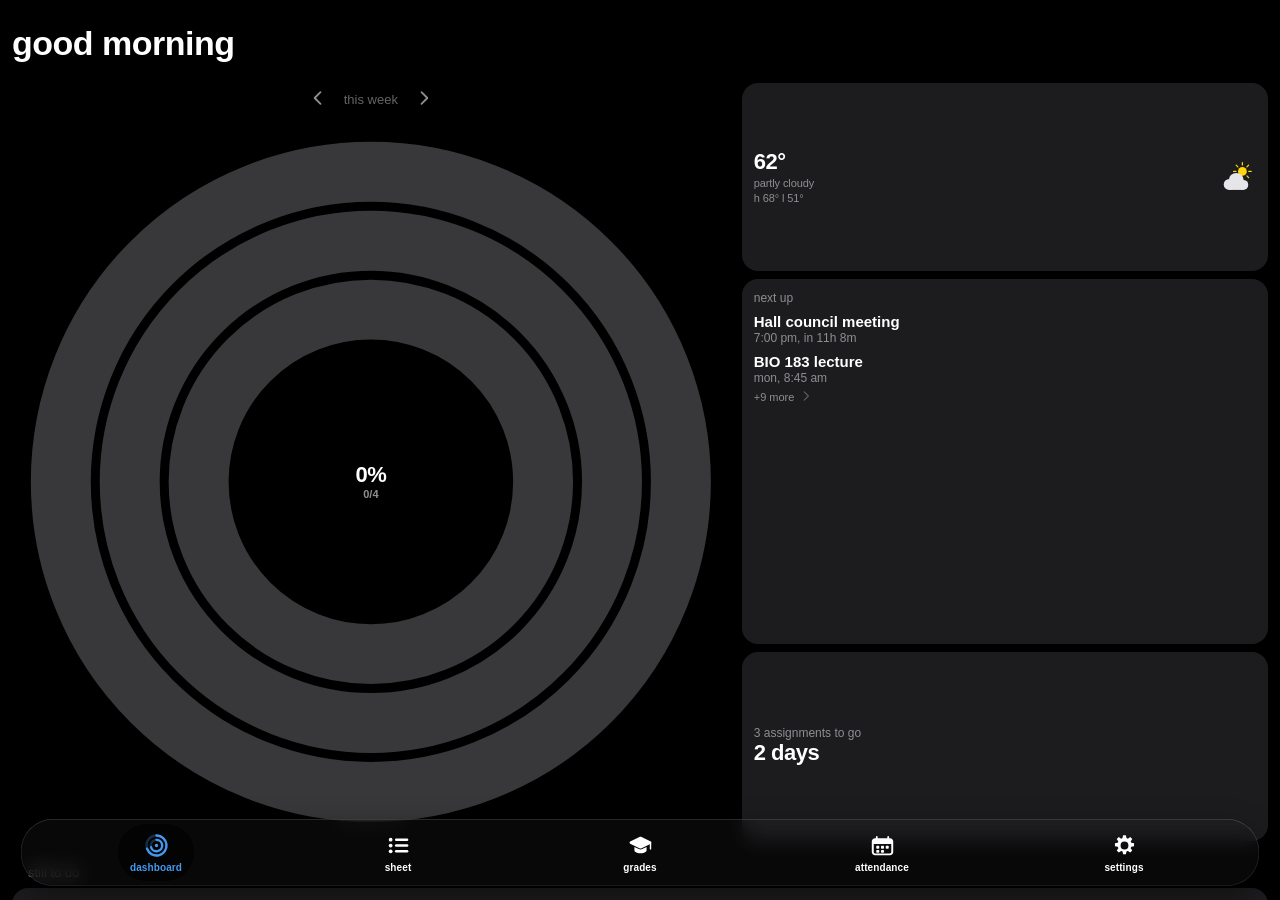
==== commit 64f62c51: "Consistency: shared tokens.css (type scale, corners, motion, elevation, status colors) used by both " ====
--- a/app.html
+++ b/app.html
@@ -10,6 +10,7 @@
 <link rel="icon" type="image/png" href="favicon-desktop.png?v=4">
 <meta name="apple-mobile-web-app-title" content="assignments">
 <title>assignments</title>
+<link rel="stylesheet" href="tokens.css">
 <style>
   :root {
     --bg: #000000;
@@ -42,28 +43,28 @@
   .view.active { display: block; }
   @keyframes fadeIn { from { opacity: 0; transform: translateY(3px); } to { opacity: 1; transform: translateY(0); } }
 
-  h1 { font-size: 34px; font-weight: 700; letter-spacing: -0.5px; text-transform: lowercase; margin-top: 0px; margin-bottom: 20px; }
+  h1 { font-size: var(--fs-large); font-weight: 700; letter-spacing: -0.5px; text-transform: lowercase; margin-top: 0; margin-bottom: 20px; }
   
-  .placeholder-card { background: var(--card); height: 300px; border-radius: 16px; margin-bottom: 20px; }
+  .placeholder-card { background: var(--card); height: 300px; border-radius: var(--r-card); margin-bottom: 20px; }
   .placeholder-card.tall { height: 600px; }
 
   /* Nav Bar (Untouched from Phase 1 Final) */
   .nav-bar {
     position: fixed; bottom: 12px; left: 12px; right: 12px; height: 64px;
     background: var(--bar-bg); backdrop-filter: blur(40px) saturate(200%); -webkit-backdrop-filter: blur(40px) saturate(200%);
-    border-radius: 32px; display: flex; justify-content: space-evenly; align-items: center; padding: 0 4px; z-index: 1000;
+    border-radius: var(--r-sheet); display: flex; justify-content: space-evenly; align-items: center; padding: 0 4px; z-index: 1000;
     --active-index: 0; 
   }
   .nav-indicator {
     position: absolute; top: 6px; bottom: 6px; left: 4px; width: calc((100% - 8px) / 5);
-    background: var(--active-bg); border-radius: 16px; z-index: 0; pointer-events: none; 
-    transition: transform 0.3s cubic-bezier(0.25, 1, 0.35, 1);
+    background: var(--active-bg); border-radius: var(--r-card); z-index: 0; pointer-events: none; 
+    transition: transform var(--dur) var(--ease);
     transform: translateX(calc(100% * var(--active-index)));
   }
   .nav-item {
     position: relative; z-index: 1; display: flex; flex-direction: column; align-items: center; justify-content: center;
-    color: var(--sub); text-decoration: none; font-size: 11px; font-weight: 500; flex: 1; height: 100%;
-    touch-action: manipulation; transition: color 0.2s ease, opacity 0.2s ease;
+    color: var(--sub); text-decoration: none; font-size: var(--fs-caption); font-weight: 500; flex: 1; height: 100%;
+    touch-action: manipulation; transition: color var(--dur) var(--ease), opacity var(--dur) var(--ease);
   }
   .nav-item:active { opacity: 0.6; }
   .nav-item.active { color: var(--tint); opacity: 1; }
@@ -71,110 +72,116 @@
 
   /* --- NEW PHASE 2 WHEEL CSS --- */
   .week-header {
-    display: flex; justify-content: space-between; align-items: center; margin-bottom: 30px; padding: 0 12px;
+    display: flex; justify-content: space-between; align-items: center; margin-bottom: 32px; padding: 0 12px;
   }
   .week-nav-btn {
     width: 44px; height: 44px; border-radius: 50%; background: var(--card); color: var(--text);
     display: flex; align-items: center; justify-content: center; text-decoration: none;
-    font-size: 22px; font-weight: 700; padding-bottom: 4px; transition: opacity 0.2s;
+    font-size: var(--fs-title2); font-weight: 700; padding-bottom: 4px; transition: opacity var(--dur);
   }
   .week-nav-btn:active { opacity: 0.5; }
-  .week-label { font-size: 17px; font-weight: 700; color: var(--sub); text-transform: lowercase; }
+  .week-label { font-size: var(--fs-headline); font-weight: 700; color: var(--sub); text-transform: lowercase; }
 
   .wheel-container {
     position: relative; width: 100%; max-width: 320px; aspect-ratio: 1/1; margin: 0 auto 40px auto;
   }
   .wheel-container svg { position: absolute; inset: 0; width: 100%; height: 100%; pointer-events: none; }
-  .wheel-ring { transition: stroke-dasharray 0.8s cubic-bezier(0.165, 0.84, 0.44, 1); }
+  .wheel-ring { transition: stroke-dasharray 0.8s var(--ease); }
   .wheel-center {
     position: absolute; inset: 0; display: flex; flex-direction: column; align-items: center; justify-content: center; pointer-events: none;
   }
-  .wheel-pct { font-weight: 700; font-size: 64px; line-height: 1; letter-spacing: -1px; }
+  .wheel-pct { font-weight: 700; font-size: var(--fs-hero); line-height: 1; letter-spacing: -1px; }
   .wheel-pct.full { transform: scale(.8); }
-  .wheel-frac { font-weight: 700; font-size: 17px; color: var(--sub); margin-top: 4px; }
+  .wheel-frac { font-weight: 700; font-size: var(--fs-headline); color: var(--sub); margin-top: 4px; }
   
-  .error-toast { color: #FF3B30; font-size: 15px; text-align: center; margin-top: 12px; font-weight: 600; display: none; }
-  .error-toast .retry { display: block; margin: 10px auto 0; border: 0; border-radius: 999px; padding: 8px 16px; font: 600 15px/1 inherit; font-family: inherit; color: var(--text); background: var(--fill); }
+  .push { margin-left: auto; } .gap-top { margin-top: 20px; } .num { font-weight: 600; text-align: right; } .grow { flex: 1; }
+  .gp + .gp, .tsub b + .gp, .grp .gp { margin-left: .6em; }
+  .error-toast { color: var(--red); font-size: var(--fs-body); text-align: center; margin-top: 12px; font-weight: 600; display: none; }
+  /* the same button vocabulary as desktop: .btn (plain), .btn.tint (filled), .btn.sm (small), .iconbtn (round icon) */
+  .btn { border: 0; border-radius: var(--r-full); padding: 10px 18px; font-family: inherit; font-size: var(--fs-body); font-weight: 600; line-height: 1; color: var(--text); background: var(--fill); }
+  .btn.tint { background: var(--tint); color: var(--on-tint); } .btn.sm { padding: 8px 16px; font-size: var(--fs-sub); }
+  .iconbtn { border: 0; border-radius: 50%; padding: 0; display: flex; align-items: center; justify-content: center; background: var(--fill); color: var(--text); flex: none; }
+  .error-toast .retry { display: block; margin: 10px auto 0; }
 
   /* --- PHASE 2.3: NATIVE iOS STYLE --- */
-  :root { --sep: rgba(84,84,88,.55); --fill: rgba(118,118,128,.24); --spring: cubic-bezier(.32,.72,0,1); }
+  :root { --sep: rgba(84,84,88,.55); --fill: rgba(118,118,128,.24); }
   .topbar { position: fixed; top: 0; left: 0; right: 0; z-index: 800; height: calc(env(safe-area-inset-top) + 44px); padding-top: env(safe-area-inset-top);
-    display: flex; align-items: center; justify-content: center; font-size: 17px; font-weight: 600; text-transform: lowercase;
+    display: flex; align-items: center; justify-content: center; font-size: var(--fs-headline); font-weight: 600; text-transform: lowercase;
     background: rgba(0,0,0,.3); -webkit-backdrop-filter: blur(30px) saturate(180%); backdrop-filter: blur(30px) saturate(180%);
-    border-bottom: .5px solid var(--sep); opacity: 0; transition: opacity .2s; pointer-events: none; }
+    border-bottom: .5px solid var(--sep); opacity: 0; transition: opacity var(--dur); pointer-events: none; }
   .topbar.show { opacity: 1; }
-  .seg { position: relative; display: flex; background: var(--fill); border-radius: 10px; padding: 2px; margin-bottom: 4px; --n: 3; --i: 0; }
-  .seg i { position: absolute; top: 2px; bottom: 2px; left: 2px; width: calc((100% - 4px) / var(--n)); background: #636366; border-radius: 10px;
-    box-shadow: 0 2px 6px rgba(0,0,0,.3); transition: transform .35s var(--spring); transform: translateX(calc(100% * var(--i))); }
+  .seg { position: relative; display: flex; background: var(--fill); border-radius: var(--r-ctl); padding: 2px; margin-bottom: 4px; --n: 3; --i: 0; }
+  .seg i { position: absolute; top: 2px; bottom: 2px; left: 2px; width: calc((100% - 4px) / var(--n)); background: #636366; border-radius: var(--r-ctl);
+    box-shadow: var(--e2); transition: transform var(--dur-slow) var(--spring); transform: translateX(calc(100% * var(--i))); }
   .seg button { position: relative; flex: 1; border: 0; background: none; color: var(--text); font: 600 13px/32px inherit; font-family: inherit; touch-action: manipulation; }
-  .grp { font-size: 13px; color: var(--sub); margin: 24px 16px 8px; }
-  .grp.late { color: #FF453A; }
-  .group { background: var(--card); border-radius: 16px; overflow: hidden; }
+  .grp { font-size: var(--fs-sub); color: var(--sub); margin: 24px 16px 8px; }
+  .grp.late { color: var(--red); }
+  .group { background: var(--card); border-radius: var(--r-card); overflow: hidden; }
   #view-assignments .task:not(.gr-row) { -webkit-touch-callout: none; -webkit-user-select: none; user-select: none; }
   .task { position: relative; display: flex; align-items: center; gap: 12px; min-height: 58px; padding: 8px 16px 8px 8px; max-height: 80px;
-    transition: opacity .3s, max-height .4s var(--spring), min-height .4s var(--spring), padding .4s var(--spring), background .15s; }
+    transition: opacity var(--dur), max-height var(--dur-slow) var(--spring), min-height var(--dur-slow) var(--spring), padding var(--dur-slow) var(--spring), background var(--dur-fast); }
   .task:active { background: #2C2C2E; }
   .task + .task::before, .lrow + .lrow::before { content: ''; position: absolute; top: 0; left: 16px; right: 16px; height: .5px; background: var(--sep); }
   .task.out { opacity: 0; max-height: 0; min-height: 0; padding-top: 0; padding-bottom: 0; }
   .chk { width: 44px; height: 44px; flex: none; display: flex; align-items: center; justify-content: center; background: none; border: 0; padding: 0; touch-action: manipulation; }
-  .chk i { width: 24px; height: 24px; border-radius: 50%; border: 1.6px solid var(--c); display: flex; align-items: center; justify-content: center; transition: background .2s; }
-  .chk i svg { opacity: 0; transform: scale(.4); transition: opacity .2s, transform .35s var(--spring); }
+  .chk i { width: 24px; height: 24px; border-radius: 50%; border: 1.6px solid var(--c); display: flex; align-items: center; justify-content: center; transition: background var(--dur); }
+  .chk i svg { opacity: 0; transform: scale(.4); transition: opacity var(--dur), transform var(--dur-slow) var(--spring); }
   .task.done .chk i { background: var(--c); }
   .task.done .chk i svg { opacity: 1; transform: none; }
   .tmain { flex: 1; min-width: 0; }
-  .tname { font-size: 17px; line-height: 22px; white-space: nowrap; overflow: hidden; text-overflow: ellipsis; letter-spacing: -.2px; }
+  .tname { font-size: var(--fs-headline); line-height: 22px; white-space: nowrap; overflow: hidden; text-overflow: ellipsis; letter-spacing: -.2px; }
   .task.done .tname { color: var(--sub); }
   .group.mini .task { min-height: 0; } .group.mini .chk { width: 40px; height: 36px; } .group.mini .chk i { width: 20px; height: 20px; }
-  .group.mini .tmain { padding: 0; } .group.mini .tname { font-size: 15px; margin: 0; white-space: nowrap; overflow: hidden; text-overflow: ellipsis; }
+  .group.mini .tmain { padding: 0; } .group.mini .tname { font-size: var(--fs-body); margin: 0; white-space: nowrap; overflow: hidden; text-overflow: ellipsis; }
   .grp.dgrp { display: flex; justify-content: space-between; } .grp.dgrp span + span { opacity: .8; } .grp.dgrp.today { color: var(--tint); }
-  .tsub { font-size: 13px; line-height: 18px; color: var(--sub); white-space: nowrap; overflow: hidden; text-overflow: ellipsis; }
+  .tsub { font-size: var(--fs-sub); line-height: 18px; color: var(--sub); white-space: nowrap; overflow: hidden; text-overflow: ellipsis; }
   .tsub b { font-weight: 600; }
-  .tg { color: var(--sub); font-size: 17px; font-variant-numeric: tabular-nums; }
+  .tg { color: var(--sub); font-size: var(--fs-headline); font-variant-numeric: tabular-nums; }
   .aplus { flex: none; width: 30px; height: 30px; margin: 0 var(--s2) 0 var(--s3); border-radius: 50%; border: 0; padding: 0; display: flex; align-items: center; justify-content: center; background: rgba(118,118,128,.2); color: var(--tint); touch-action: manipulation; transition: transform var(--dur-fast) var(--ease); }
   .aplus:active { transform: scale(.88); } .aplus svg { width: 15px; height: 15px; }
   .srow { padding-left: 16px; justify-content: space-between; }
-  .lrow { position: relative; display: flex; align-items: center; width: 100%; text-align: left; background: none; border: 0; color: var(--tint); font-family: inherit; font-size: 17px; font-weight: 400; line-height: 22px; text-decoration: none; padding: 0 16px; min-height: 52px; -webkit-appearance: none; appearance: none; }
+  .lrow { position: relative; display: flex; align-items: center; width: 100%; text-align: left; background: none; border: 0; color: var(--tint); font-family: inherit; font-size: var(--fs-headline); font-weight: 400; line-height: 22px; text-decoration: none; padding: 0 16px; min-height: 52px; -webkit-appearance: none; appearance: none; }
   .lrow:active { background: #2C2C2E; }
-  .empty { color: var(--sub); text-align: center; padding: 56px 0; font-size: 17px; }
-  .empty-row { color: var(--sub); text-align: center; padding: 24px 0; font-size: 15px; }
+  .empty { color: var(--sub); text-align: center; padding: 56px 0; font-size: var(--fs-headline); }
+  .empty-row { color: var(--sub); text-align: center; padding: 24px 0; font-size: var(--fs-body); }
   .undo { position: fixed; left: 16px; right: 16px; bottom: 92px; z-index: 900; display: flex; justify-content: space-between; align-items: center;
     background: rgba(44,44,46,.4); -webkit-backdrop-filter: blur(30px) saturate(180%); backdrop-filter: blur(30px) saturate(180%);
-    border-radius: 16px; padding: 4px 8px 4px 20px; font-size: 15px; min-height: 44px;
-    opacity: 0; transform: translateY(10px) scale(.98); pointer-events: none; transition: opacity .25s, transform .35s var(--spring); }
+    border-radius: var(--r-card); padding: 4px 8px 4px 20px; font-size: var(--fs-body); min-height: 44px;
+    opacity: 0; transform: translateY(10px) scale(.98); pointer-events: none; transition: opacity var(--dur), transform var(--dur-slow) var(--spring); }
   .undo.show { opacity: 1; transform: none; pointer-events: auto; }
-  .undo button { border: 0; background: none; color: var(--tint); font-size: 15px; font-weight: 600; padding: 12px 16px; font-family: inherit; }
+  .undo button { border: 0; background: none; color: var(--tint); font-size: var(--fs-body); font-weight: 600; padding: 12px 16px; font-family: inherit; }
   .undo #undo-msg { flex: 1; } .undo #ug-btn + #undo-btn { padding-left: 4px; } .undo.ugon { bottom: max(92px, calc(var(--kb, 0px) + 12px)); z-index: 1300; }
   .ugf[hidden], #ug-btn[hidden] { display: none !important; } .ugf { flex: 1; min-width: 0; display: flex; align-items: center; gap: 6px; } .ugf b { flex: 1; min-width: 0; font-weight: 600; overflow: hidden; text-overflow: ellipsis; white-space: nowrap; } .ugf input { max-width: 64px !important; } .ugf i { font-style: normal; color: var(--sub); }
-  .ugf input { width: 0; flex: 1; max-width: 90px; height: 34px; border: 0; outline: 0; border-radius: 10px; background: rgba(118,118,128,.24); color: inherit; font: inherit; font-size: 17px; text-align: center; -webkit-appearance: none; }
+  .ugf input { width: 0; flex: 1; max-width: 90px; height: 34px; border: 0; outline: 0; border-radius: var(--r-ctl); background: rgba(118,118,128,.24); color: inherit; font: inherit; font-size: var(--fs-headline); text-align: center; -webkit-appearance: none; }
   .undo.bad { animation: ugshake .35s; } @keyframes ugshake { 25% { transform: translateX(-6px); } 75% { transform: translateX(6px); } }
   .content { scrollbar-width: none; } .content::-webkit-scrollbar { display: none; }
   .week-header { margin-bottom: 16px; }
   .hero { display: flex; gap: 12px; align-items: stretch; margin-bottom: 12px; }
   .hero .wheel-container { flex: none; width: 46%; max-width: 180px; margin: 0; }
-  .hero .wheel-pct { font-size: 36px; letter-spacing: -.5px; } .hero .wheel-frac { font-size: 12px; margin-top: 2px; }
+  .hero .wheel-pct { font-size: var(--fs-large); letter-spacing: -.5px; } .hero .wheel-frac { font-size: var(--fs-footnote); margin-top: 2px; }
   .side { flex: 1; min-width: 0; display: flex; flex-direction: column; gap: 12px; }
-  .tile { flex: 1; min-width: 0; background: var(--card); border-radius: 16px; padding: 12px 16px; display: flex; flex-direction: column; justify-content: center; }
-  .tl { font-size: 12px; color: var(--sub); } .tv { font-size: 28px; font-weight: 700; line-height: 30px; letter-spacing: -.5px; }
-  .tn { font-size: 15px; font-weight: 600; line-height: 19px; max-height: 38px; overflow: hidden; margin-top: 2px; } .ts { font-size: 12px; color: var(--sub); }
+  .tile { flex: 1; min-width: 0; background: var(--card); border-radius: var(--r-card); padding: 12px 16px; display: flex; flex-direction: column; justify-content: center; }
+  .tl { font-size: var(--fs-footnote); color: var(--sub); } .tv { font-size: var(--fs-title1); font-weight: 700; line-height: 30px; letter-spacing: -.5px; }
+  .tn { font-size: var(--fs-body); font-weight: 600; line-height: 19px; max-height: 38px; overflow: hidden; margin-top: 2px; } .ts { font-size: var(--fs-footnote); color: var(--sub); }
   /* --- 2.5: liquid glass (visual only; nav position/size rules above are untouched) --- */
   .nav-bar { background: linear-gradient(180deg, rgba(255,255,255,.10) 0%, rgba(255,255,255,.03) 48%, rgba(255,255,255,.07) 100%), rgba(24,24,26,.14);
     -webkit-backdrop-filter: blur(28px) saturate(210%) brightness(1.08); backdrop-filter: blur(28px) saturate(210%) brightness(1.08);
-    box-shadow: inset 0 1px 0 rgba(255,255,255,.26), inset 0 -1px 0 rgba(255,255,255,.06), inset 0 0 0 .5px rgba(255,255,255,.14), inset 0 0 22px rgba(255,255,255,.035), 0 10px 30px rgba(0,0,0,.5); }
+    box-shadow: inset 0 1px 0 rgba(255,255,255,.26), inset 0 -1px 0 rgba(255,255,255,.06), inset 0 0 0 .5px rgba(255,255,255,.14), inset 0 0 22px rgba(255,255,255,.035), var(--e3); }
   .nav-bar::before { content: ''; position: absolute; left: 16px; right: 16px; top: 1px; height: 42%; border-radius: 30px 30px 50% 50% / 30px 30px 20px 20px;
     background: linear-gradient(180deg, rgba(255,255,255,.085), rgba(255,255,255,0)); pointer-events: none; z-index: 0; }
   .nav-indicator { background: linear-gradient(180deg, rgba(255,255,255,.2), rgba(255,255,255,.07));
-    box-shadow: inset 0 1px 0 rgba(255,255,255,.45), inset 0 0 0 .5px rgba(255,255,255,.15), 0 2px 8px rgba(0,0,0,.25); }
+    box-shadow: inset 0 1px 0 rgba(255,255,255,.45), inset 0 0 0 .5px rgba(255,255,255,.15), var(--e2); }
   .topbar { background: linear-gradient(180deg, rgba(255,255,255,.08), rgba(255,255,255,.02)), rgba(0,0,0,.14); box-shadow: inset 0 -.5px 0 rgba(255,255,255,.1); }
   .undo { background: linear-gradient(180deg, rgba(255,255,255,.17), rgba(255,255,255,.05)), rgba(30,30,32,.18);
-    box-shadow: inset 0 1px 0 rgba(255,255,255,.4), inset 0 0 0 .5px rgba(255,255,255,.15), 0 8px 24px rgba(0,0,0,.4); }
-  .seg i { box-shadow: inset 0 1px 0 rgba(255,255,255,.3), 0 2px 6px rgba(0,0,0,.3); }
+    box-shadow: inset 0 1px 0 rgba(255,255,255,.4), inset 0 0 0 .5px rgba(255,255,255,.15), var(--e3); }
+  .seg i { box-shadow: inset 0 1px 0 rgba(255,255,255,.3), var(--e2); }
   /* quieter, centered week switcher; smaller wheel text so rings can grow */
   .week-header { justify-content: center; gap: 2px; padding: 0; margin-bottom: 8px; }
-  .week-nav-btn { width: 40px; height: 32px; border-radius: 16px; background: transparent; color: var(--sub); font-size: 20px; font-weight: 500; padding-bottom: 2px; }
-  .week-label { font-size: 13px; font-weight: 500; color: #636366; min-width: 86px; text-align: center; }
-  .hero .wheel-pct { font-size: 34px; } .hero .wheel-frac { font-size: 11px; }
+  .week-nav-btn { width: 40px; height: 32px; border-radius: var(--r-card); background: transparent; color: var(--sub); font-size: var(--fs-title3); font-weight: 500; padding-bottom: 2px; }
+  .week-label { font-size: var(--fs-sub); font-weight: 500; color: #636366; min-width: 86px; text-align: center; }
+  .hero .wheel-pct { font-size: var(--fs-large); } .hero .wheel-frac { font-size: var(--fs-caption); }
   /* weather art */
-  .tv small { font-size: 12px; font-weight: 500; color: var(--sub); letter-spacing: 0; }
+  .tv small { font-size: var(--fs-footnote); font-weight: 500; color: var(--sub); letter-spacing: 0; }
   /* 2.6 layout: switcher above wheel (left column), tiles fill the right column */
   .hero { align-items: stretch; }
   .lcol { flex: none; width: 46%; max-width: 180px; display: flex; flex-direction: column; align-items: center; }
@@ -182,23 +189,23 @@
   .lcol .wheel-container { width: 100%; max-width: none; }
   .week-nav-btn { width: 32px; } .week-label { min-width: 70px; }
   .tile { align-items: center; text-align: center; padding: 8px 12px; }
-  .tv { font-size: 22px; line-height: 28px; }
+  .tv { font-size: var(--fs-title2); line-height: 28px; }
   .wxart { width: 56px; height: 38px; margin: 0 auto 2px; }
   .wxart svg { width: 100%; height: 100%; display: block; }
   /* 2.7: dashboard cards left-aligned (3), weather icon on the right */
   .side { gap: 8px; }
   .tile { align-items: flex-start; text-align: left; padding: 8px 12px; }
-  .tile.wx.cpt { flex-direction: column; align-items: stretch; justify-content: center; gap: 4px; } .mbars { display: flex; gap: 5px; align-items: flex-end; height: 41px; }   /* same height as the weather text, so swapping never moves the tiles below */
-  .mbars i { flex: 1; height: 100%; border-radius: 4px; background: linear-gradient(to top, var(--c) var(--h), rgba(118,118,128,.24) var(--h)); }
-  .cbar { height: 6px; border-radius: 3px; background: rgba(118,118,128,.24); margin-top: 8px; overflow: hidden; } .cbar i { display: block; height: 100%; border-radius: 3px; }
+  .tile.wx.cpt { flex-direction: column; align-items: stretch; justify-content: center; gap: 4px; } .mbars { display: flex; gap: 6px; align-items: flex-end; height: 41px; }   /* same height as the weather text, so swapping never moves the tiles below */
+  .mbars i { flex: 1; height: 100%; border-radius: var(--r-xs); background: linear-gradient(to top, var(--c) var(--h), rgba(118,118,128,.24) var(--h)); }
+  .cbar { height: 6px; border-radius: var(--r-mark); background: rgba(118,118,128,.24); margin-top: 8px; overflow: hidden; } .cbar i { display: block; height: 100%; border-radius: var(--r-mark); }
   [data-slot], [data-cdhold] { -webkit-touch-callout: none; -webkit-user-select: none; user-select: none; }
   [data-slot].in-r { animation: tin-r .38s var(--spring); } [data-slot].in-l { animation: tin-l .38s var(--spring); }
   @keyframes tin-r { from { transform: translateX(40px); opacity: 0; } to { transform: none; opacity: 1; } } @keyframes tin-l { from { transform: translateX(-40px); opacity: 0; } to { transform: none; opacity: 1; } }
   [data-cdhold].held { transform: scale(.96); }
-  [data-slot] { -webkit-touch-callout: none; -webkit-user-select: none; user-select: none; transition: transform .18s; } [data-slot].held { transform: scale(.96); }
+  [data-slot] { -webkit-touch-callout: none; -webkit-user-select: none; user-select: none; transition: transform var(--dur-fast); } [data-slot].held { transform: scale(.96); }
   .tile.wx { flex-direction: row; align-items: center; justify-content: space-between; gap: 8px; }
   .wtxt { min-width: 0; } .wxart { flex: none; width: 50px; height: 36px; margin: 0; }
-  .tv { font-size: 22px; line-height: 26px; }
+  .tv { font-size: var(--fs-title2); line-height: 26px; }
   .tn { white-space: nowrap; overflow: hidden; text-overflow: ellipsis; max-width: 100%; max-height: none; margin-top: 1px; }
   /* 2.7: add button + edit/add sheet */
   .hrow { display: flex; align-items: center; justify-content: space-between; margin-bottom: 20px; } .hrow h1 { margin: 0; }
@@ -206,81 +213,81 @@
   .plus svg { width: 18px; height: 18px; }
   .tb-plus { display: none; position: absolute; right: 12px; top: calc(env(safe-area-inset-top) + 4px); pointer-events: none; }
   .topbar[data-v="view-assignments"] .tb-plus, .topbar[data-v="view-attendance"] .tb-plus { display: flex; } .topbar.show .tb-plus { pointer-events: auto; }
-  .scrim { position: fixed; inset: 0; z-index: 1100; background: rgba(0,0,0,.45); display: none; opacity: 0; transition: opacity .35s; } .scrim.show { opacity: 1; }
+  .scrim { position: fixed; inset: 0; z-index: 1100; background: rgba(0,0,0,.45); display: none; opacity: 0; transition: opacity var(--dur-slow); } .scrim.show { opacity: 1; }
   .sheet { position: fixed; left: 0; right: 0; bottom: var(--kb, 0px); z-index: 1200; display: none; flex-direction: column; max-height: calc(100% - var(--kb, 0px) - 48px);
     background: linear-gradient(180deg, rgba(255,255,255,.08), rgba(255,255,255,.02)), rgba(28,28,30,.8); -webkit-backdrop-filter: blur(40px) saturate(180%); backdrop-filter: blur(40px) saturate(180%);
-    border-radius: 32px 32px 0 0; box-shadow: inset 0 1px 0 rgba(255,255,255,.22), 0 -10px 40px rgba(0,0,0,.5); transform: translateY(105%); transition: transform .45s var(--spring); }
+    border-radius: var(--r-sheet) var(--r-sheet) 0 0; box-shadow: inset 0 1px 0 rgba(255,255,255,.22), 0px -10px 40px var(--sh-4); transform: translateY(105%); transition: transform var(--dur-slow) var(--spring); }
   .sheet.show { transform: none; }
-  .grab { width: 36px; height: 5px; border-radius: 3px; background: rgba(235,235,245,.3); margin: 8px auto 0; flex: none; }
+  .grab { width: 36px; height: 5px; border-radius: var(--r-mark); background: rgba(235,235,245,.3); margin: 8px auto 0; flex: none; }
   .sh-bar { display: flex; align-items: center; justify-content: space-between; padding: 8px 8px 4px; flex: none; }
-  #sh-title, #a-title { font-size: 17px; font-weight: 600; text-transform: lowercase; }
-  .sh-bar button { border: 0; background: none; color: var(--tint); font-family: inherit; font-size: 17px; padding: 12px 12px; min-width: 76px; }
-  #r-title { font-size: 17px; font-weight: 600; } #r-save:disabled { opacity: .35; }
-  #rsheet .grp { margin-top: 20px; } #rsheet .lrow.rm { color: #FF453A; } #rsheet input.up { text-transform: uppercase; } #rsheet .frow input.lft { text-align: left; text-align-last: left; font-weight: 600; }
+  #sh-title, #a-title { font-size: var(--fs-headline); font-weight: 600; text-transform: lowercase; }
+  .sh-bar button { border: 0; background: none; color: var(--tint); font-family: inherit; font-size: var(--fs-headline); padding: 12px 12px; min-width: 76px; }
+  #r-title { font-size: var(--fs-headline); font-weight: 600; } #r-save:disabled { opacity: .35; }
+  #rsheet .grp { margin-top: 20px; } #rsheet .lrow.rm { color: var(--red); } #rsheet input.up { text-transform: uppercase; } #rsheet .frow input.lft { text-align: left; text-align-last: left; font-weight: 600; }
   .rcut { display: grid; grid-template-columns: repeat(4, 1fr); gap: 2px 12px; padding: 12px 16px 12px; }
-  .rcut label { display: flex; flex-direction: column; align-items: center; font-size: 13px; color: var(--sub); gap: 2px; }
-  .rcut input { width: 100%; height: 38px; border: 0; outline: 0; border-radius: 10px; background: rgba(118,118,128,.18); color: var(--text); font-family: inherit; font-size: 17px; text-align: center; -webkit-appearance: none; appearance: none; }
-  .rprev { display: flex; padding: 12px 16px; gap: 16px; } .rprev > div { flex: 1; } .rprev .k { font-size: 13px; color: var(--sub); } .rprev .v { font-size: 22px; font-weight: 700; font-variant-numeric: tabular-nums; }
-  .rerr { color: #FF453A; font-size: 15px; padding: 12px 16px 0; }
+  .rcut label { display: flex; flex-direction: column; align-items: center; font-size: var(--fs-sub); color: var(--sub); gap: 2px; }
+  .rcut input { width: 100%; height: 38px; border: 0; outline: 0; border-radius: var(--r-ctl); background: rgba(118,118,128,.18); color: var(--text); font-family: inherit; font-size: var(--fs-headline); text-align: center; -webkit-appearance: none; appearance: none; }
+  .rprev { display: flex; padding: 12px 16px; gap: 16px; } .rprev > div { flex: 1; } .rprev .k { font-size: var(--fs-sub); color: var(--sub); } .rprev .v { font-size: var(--fs-title2); font-weight: 700; font-variant-numeric: tabular-nums; }
+  .rerr { color: var(--red); font-size: var(--fs-body); padding: 12px 16px 0; }
   #sh-save { font-weight: 600; text-align: right; } #sh-cancel { text-align: left; } #sh-save:disabled { opacity: .35; }
   .sh-body { overflow-y: auto; -webkit-overflow-scrolling: touch; padding: 8px 12px calc(env(safe-area-inset-bottom) + 16px); }
   .sheet .group { background: rgba(118,118,128,.22); }
   .frow { position: relative; display: flex; align-items: center; min-height: 52px; padding: 0 16px; gap: 12px; }
   .frow + .frow::before { content: ''; position: absolute; top: 0; left: 16px; right: 16px; height: .5px; background: var(--sep); }
-  .frow > label { font-size: 17px; flex: none; }
-  .frow input, .frow select { flex: 1; min-width: 0; height: 52px; padding: 0; background: none; border: 0; outline: 0; color: var(--text); font-family: inherit; font-size: 17px; text-align: right; text-align-last: right; -webkit-appearance: none; appearance: none; }
+  .frow > label { font-size: var(--fs-headline); flex: none; }
+  .frow input, .frow select { flex: 1; min-width: 0; height: 52px; padding: 0; background: none; border: 0; outline: 0; color: var(--text); font-family: inherit; font-size: var(--fs-headline); text-align: right; text-align-last: right; -webkit-appearance: none; appearance: none; }
   .frow input::placeholder { color: #636366; } #f-name { text-align: right; text-align-last: right; } #f-type { text-transform: uppercase; }
   .frow input[type=date] { flex: none; height: 36px; margin-left: auto; color-scheme: dark; -webkit-appearance: auto; appearance: auto; }
   .sw { position: relative; margin-left: auto; width: 51px; height: 31px; flex: none; }
   .sw input { position: absolute; inset: 0; width: 100%; height: 100%; margin: 0; opacity: 0; z-index: 1; }
-  .sw i { position: absolute; inset: 0; border-radius: 16px; background: rgba(120,120,128,.32); transition: background .25s; }
-  .sw i::after { content: ''; position: absolute; top: 2px; left: 2px; width: 27px; height: 27px; border-radius: 50%; background: #fff; box-shadow: 0 2px 4px rgba(0,0,0,.3); transition: transform .3s var(--spring); }
-  .sw input:checked + i { background: #34C759; } .sw input:checked + i::after { transform: translateX(20px); }
+  .sw i { position: absolute; inset: 0; border-radius: var(--r-card); background: rgba(120,120,128,.32); transition: background var(--dur); }
+  .sw i::after { content: ''; position: absolute; top: 2px; left: 2px; width: 27px; height: 27px; border-radius: 50%; background: #fff; box-shadow: var(--e1); transition: transform var(--dur) var(--spring); }
+  .sw input:checked + i { background: var(--green); } .sw input:checked + i::after { transform: translateX(20px); }
   /* 2.8: wheel = 4/7 width; next up double height; blank-until-chosen date field */
   .lcol { width: 57.1429%; max-width: none; }
-  .hero .wheel-pct { font-size: 24px; } .hero .wheel-frac { font-size: 10.5px; margin-top: 2px; font-variant-numeric: tabular-nums; }
+  .hero .wheel-pct { font-size: var(--fs-title2); } .hero .wheel-frac { font-size: var(--fs-caption); margin-top: 2px; font-variant-numeric: tabular-nums; }
   .side { gap: 8px; }
   .tile.big { flex: 2; justify-content: flex-start; padding-top: 12px; }
   .tile.big .tl { margin-bottom: 8px; } .ev + .ev { margin-top: 8px; }
   .ev { width: 100%; min-width: 0; } .ev .tn { margin-top: 0; }
-  .tile.wx .wxart { width: 40px; height: 32px; } .tv small { font-size: 11px; }
-  .wtxt { min-width: 0; } .wtxt .ts { white-space: normal; line-height: 14px; overflow-wrap: normal; font-size: 11px; letter-spacing: -.1px; }
-  .dtxt { margin-left: auto; font-size: 17px; pointer-events: none; }
+  .tile.wx .wxart { width: 40px; height: 32px; } .tv small { font-size: var(--fs-caption); }
+  .wtxt { min-width: 0; } .wtxt .ts { white-space: normal; line-height: 14px; overflow-wrap: normal; font-size: var(--fs-caption); letter-spacing: -.1px; }
+  .dtxt { margin-left: auto; font-size: var(--fs-headline); pointer-events: none; }
   .frow input#a-date, .frow input#f-due { position: absolute; inset: 0; width: 100%; height: 100%; margin: 0; opacity: 0; }
   /* 2.9: grades tab + class overview sheet */
   .gpa { display: flex; justify-content: space-between; align-items: flex-end; padding: 16px 16px 12px; }
-  .gv { font-size: 44px; font-weight: 700; letter-spacing: -1px; line-height: 46px; } .gv.sm { font-size: 28px; line-height: 32px; text-align: right; }
+  .gv { font-size: var(--fs-display); font-weight: 700; letter-spacing: -1px; line-height: 46px; } .gv.sm { font-size: var(--fs-title1); line-height: 32px; text-align: right; }
   .gpa .r { text-align: right; }
   .task.pad { padding-left: 16px; } .task.static:active { background: none; }
-  .gl { font-size: 20px; font-weight: 700; margin-left: 12px; flex: none; }
+  .gl { font-size: var(--fs-title3); font-weight: 700; margin-left: 12px; flex: none; }
   .chev { width: 8px; height: 14px; margin-left: 12px; flex: none; color: #48484A; }
   .tname b { font-weight: 600; }
   .dn { position: relative; width: 184px; height: 184px; margin: 8px auto 0; } .dn svg { width: 100%; height: 100%; display: block; }
   .dn .c { position: absolute; inset: 0; display: flex; flex-direction: column; align-items: center; justify-content: center; }
-  .dn .cl { font-size: 40px; font-weight: 700; line-height: 42px; } .dn .cp { font-size: 15px; color: var(--sub); font-variant-numeric: tabular-nums; }
-  .scale { text-align: center; font-size: 12px; color: var(--sub); margin: 12px 8px 0; line-height: 18px; }
+  .dn .cl { font-size: var(--fs-display); font-weight: 700; line-height: 42px; } .dn .cp { font-size: var(--fs-body); color: var(--sub); font-variant-numeric: tabular-nums; }
+  .scale { text-align: center; font-size: var(--fs-footnote); color: var(--sub); margin: 12px 8px 0; line-height: 18px; }
   .dot { width: 10px; height: 10px; border-radius: 50%; flex: none; }
-  #c-title { font-size: 17px; font-weight: 600; max-width: 56%; white-space: nowrap; overflow: hidden; text-overflow: ellipsis; }
+  #c-title { font-size: var(--fs-headline); font-weight: 600; max-width: 56%; white-space: nowrap; overflow: hidden; text-overflow: ellipsis; }
   #csheet .grp { margin-top: 20px; }
   /* 2.10: grade on the right as "94.44 (A)", tap-to-reveal gpa */
-  .gr { font-size: 17px; margin-left: 12px; flex: none; font-variant-numeric: tabular-nums; } .gr i { font-style: normal; color: var(--sub); }
+  .gr { font-size: var(--fs-headline); margin-left: 12px; flex: none; font-variant-numeric: tabular-nums; } .gr i { font-style: normal; color: var(--sub); }
   .gv.eyebox { display: flex; align-items: center; height: 46px; } .eye { display: block; color: var(--sub); }
   /* 2.16 */
   .topbar#topbar { background: none; -webkit-backdrop-filter: none; backdrop-filter: none; border: 0; box-shadow: none; opacity: 1; transition: none; }
-  .topbar#topbar::before { content: ''; position: absolute; inset: 0; z-index: -1; opacity: 0; transition: opacity .2s; border-bottom: .5px solid var(--sep);
+  .topbar#topbar::before { content: ''; position: absolute; inset: 0; z-index: -1; opacity: 0; transition: opacity var(--dur); border-bottom: .5px solid var(--sep);
     background: linear-gradient(180deg, rgba(255,255,255,.08), rgba(255,255,255,.02)), rgba(0,0,0,.3); -webkit-backdrop-filter: blur(30px) saturate(180%); backdrop-filter: blur(30px) saturate(180%); }
   .topbar#topbar.show::before { opacity: 1; }
   .topbar#topbar { height: calc(env(safe-area-inset-top) + 68px); padding-top: calc(env(safe-area-inset-top) + 24px); padding-bottom: 0; }
-  #tb-title { font-size: 20px; font-weight: 700; letter-spacing: -.2px; opacity: 0; transition: opacity .2s; -webkit-font-smoothing: antialiased; }
+  #tb-title { font-size: var(--fs-title3); font-weight: 700; letter-spacing: -.2px; opacity: 0; transition: opacity var(--dur); -webkit-font-smoothing: antialiased; }
   .topbar.show #tb-title { opacity: 1; }
   .fab { display: none; position: fixed; z-index: 900; right: 12px; top: calc(env(safe-area-inset-top) + 20px); width: 44px; height: 44px; border-radius: 50%; border: 0; padding: 0; align-items: center; justify-content: center; color: #fff; touch-action: manipulation;
-    background: linear-gradient(180deg, rgba(255,255,255,.14), rgba(255,255,255,.05)), rgba(60,60,64,.45); -webkit-backdrop-filter: blur(24px) saturate(180%); backdrop-filter: blur(24px) saturate(180%); box-shadow: inset 0 1px 0 rgba(255,255,255,.24), 0 3px 12px rgba(0,0,0,.4); }
+    background: linear-gradient(180deg, rgba(255,255,255,.14), rgba(255,255,255,.05)), rgba(60,60,64,.45); -webkit-backdrop-filter: blur(24px) saturate(180%); backdrop-filter: blur(24px) saturate(180%); box-shadow: inset 0 1px 0 rgba(255,255,255,.24), var(--e2); }
   .fab:active { transform: scale(.94); } .fab svg { width: 22px; height: 22px; }
   .topbar[data-v="view-assignments"] ~ .fab, .topbar[data-v="view-attendance"] ~ .fab { display: flex; }
-  .seg { padding: 4px; border-radius: 10px; margin-bottom: 8px; }
-  .seg i { top: 3px; bottom: 3px; left: 3px; width: calc((100% - 6px) / var(--n)); border-radius: 10px; }
-  .seg button { font-size: 15px; line-height: 38px; }
-  .tile.wx .tv, .tile .tv { font-size: 22px; line-height: 26px; font-weight: 700; }
+  .seg { padding: 4px; border-radius: var(--r-ctl); margin-bottom: 8px; }
+  .seg i { top: 3px; bottom: 3px; left: 3px; width: calc((100% - 6px) / var(--n)); border-radius: var(--r-ctl); }
+  .seg button { font-size: var(--fs-body); line-height: 38px; }
+  .tile.wx .tv, .tile .tv { font-size: var(--fs-title2); line-height: 26px; font-weight: 700; }
   .wtxt .ts { margin-top: 1px; }
   .nav-bar { bottom: max(8px, calc(env(safe-area-inset-bottom) - 20px)); }
   .nav-bar { background: linear-gradient(180deg, rgba(255,255,255,.055) 0%, rgba(255,255,255,.01) 48%, rgba(255,255,255,.035) 100%), rgba(24,24,26,.05);
@@ -289,27 +296,27 @@
   .topbar#topbar::before { border-bottom: 0; background: linear-gradient(180deg, rgba(0,0,0,.85) 0%, rgba(0,0,0,.4) 40%, rgba(0,0,0,.03) 100%); -webkit-backdrop-filter: blur(22px) saturate(180%); backdrop-filter: blur(22px) saturate(180%); }
   #sheet { max-height: min(80%, calc(var(--vvh, 100vh) - 16px)); }
   .task.gr-row { padding-left: 16px; padding-right: 12px; gap: 12px; }
-  .gin { width: 68px; height: 38px; flex: none; border: 0; border-radius: 10px; background: var(--fill); color: var(--text); font-family: inherit; font-size: 17px; font-weight: 600; text-align: center; outline: 0; -webkit-user-select: text; user-select: text; -webkit-appearance: none; appearance: none; font-variant-numeric: tabular-nums; }
+  .gin { width: 68px; height: 38px; flex: none; border: 0; border-radius: var(--r-ctl); background: var(--fill); color: var(--text); font-family: inherit; font-size: var(--fs-headline); font-weight: 600; text-align: center; outline: 0; -webkit-user-select: text; user-select: text; -webkit-appearance: none; appearance: none; font-variant-numeric: tabular-nums; }
   .gin::placeholder { color: #636366; } .gin:focus { background: rgba(118,118,128,.4); box-shadow: 0 0 0 1.5px var(--tint); }
-  .g100 { width: 38px; height: 38px; flex: none; border-radius: 50%; border: 0; padding: 0; display: flex; align-items: center; justify-content: center; background: var(--fill); color: var(--tint); touch-action: manipulation; transition: background .2s, color .2s; }
+  .g100 { width: 38px; height: 38px; flex: none; border-radius: 50%; border: 0; padding: 0; display: flex; align-items: center; justify-content: center; background: var(--fill); color: var(--tint); touch-action: manipulation; transition: background var(--dur), color var(--dur); }
   .g100.on { background: var(--tint); color: #fff; } .g100:active { transform: scale(.92); }
   #csheet { max-height: 80%; }
   #asheet { z-index: 1300; }
-  .abig { font-size: 64px; font-weight: 700; letter-spacing: -2px; line-height: 68px; text-align: center; margin-top: 8px; } .asub { color: var(--sub); font-size: 15px; text-align: center; margin-top: 2px; }
-  .rm { border: 0; background: none; color: #FF453A; font-family: inherit; font-size: 15px; padding: 8px 0 8px 12px; }
+  .abig { font-size: var(--fs-hero); font-weight: 700; letter-spacing: -2px; line-height: 68px; text-align: center; margin-top: 8px; } .asub { color: var(--sub); font-size: var(--fs-body); text-align: center; margin-top: 2px; }
+  .rm { border: 0; background: none; color: var(--red); font-family: inherit; font-size: var(--fs-body); padding: 8px 0 8px 12px; }
   .gpa { cursor: pointer; } .gpa:active { background: #2C2C2E; } .gpa .ts { margin-top: 2px; }
   /* --- 2.23: themes --- */
   html { -webkit-text-size-adjust: 100%; text-size-adjust: 100%; }
-  #rot { display: none; position: fixed; inset: 0; z-index: 5000; background: #000; color: #fff; align-items: center; justify-content: center; flex-direction: column; gap: 16px; font-size: 17px; text-align: center; }
+  #rot { display: none; position: fixed; inset: 0; z-index: 5000; background: #000; color: #fff; align-items: center; justify-content: center; flex-direction: column; gap: 16px; font-size: var(--fs-headline); text-align: center; }
   #rot svg { width: 44px; height: 44px; animation: rotnudge 2.2s ease-in-out infinite; } @keyframes rotnudge { 0%, 30% { transform: rotate(-90deg); } 60%, 100% { transform: rotate(0); } }
   @media (orientation: landscape) and (max-height: 520px) { #rot { display: flex; } }
   :root { --track: #38383A; --press: #2C2C2E; --navtxt: #fff; --chkc: #1C1C1E; --ph: #636366; --serif: ui-serif, "New York", "Iowan Old Style", Georgia, "Times New Roman", serif; color-scheme: dark; }
-  .nav-bar::before { left: 0; right: 0; top: 0; height: 50%; border-radius: 32px 32px 0 0; }
+  .nav-bar::before { left: 0; right: 0; top: 0; height: 50%; border-radius: var(--r-sheet) var(--r-sheet) 0 0; }
   .nav-item { color: var(--navtxt); } .nav-item.active { color: var(--tint); }
   .task:active, .lrow:active, .gpa:active { background: var(--press); }
   .frow input::placeholder, .gin::placeholder { color: var(--ph); }
   .chk i svg path { stroke: var(--chkc); }
-  .sel, .sin { background: none; border: 0; outline: 0; color: var(--tint); font-family: inherit; font-size: 17px; text-align: right; text-align-last: right; min-width: 0; max-width: 62%; -webkit-user-select: text; user-select: text; -webkit-appearance: none; appearance: none; padding: 0; }
+  .sel, .sin { background: none; border: 0; outline: 0; color: var(--tint); font-family: inherit; font-size: var(--fs-headline); text-align: right; text-align-last: right; min-width: 0; max-width: 62%; -webkit-user-select: text; user-select: text; -webkit-appearance: none; appearance: none; padding: 0; }
   input.sin[type=date] { -webkit-appearance: auto; appearance: auto; color-scheme: inherit; height: 34px; }
   .sel option { color: #000; }
   .throw { color: var(--text); } .throw .tick { margin-left: auto; color: var(--tint); display: flex; }
@@ -323,15 +330,15 @@
     --track: #E5E5EA; --press: #E5E5EA; --navtxt: #1C1C1E; --chkc: #fff; --ph: #C7C7CC; color-scheme: light; }
   html[data-theme=light] .week-label { color: #8E8E93; }
   html[data-theme=light] .chev { color: #C7C7CC; }
-  html[data-theme=light] .seg i { background: #fff; box-shadow: 0 1px 4px rgba(0,0,0,.14), 0 0 0 .5px rgba(0,0,0,.04); }
+  html[data-theme=light] .seg i { background: #fff; box-shadow: var(--e1), 0 0 0 .5px rgba(0,0,0,.04); }
   html[data-theme=light] .nav-bar { background: linear-gradient(180deg, rgba(255,255,255,.62), rgba(255,255,255,.34)), rgba(242,242,247,.3);
-    box-shadow: inset 0 1px 0 rgba(255,255,255,.95), inset 0 0 0 .5px rgba(0,0,0,.08), 0 8px 26px rgba(0,0,0,.16); }
+    box-shadow: inset 0 1px 0 rgba(255,255,255,.95), inset 0 0 0 .5px rgba(0,0,0,.08), var(--e3); }
   html[data-theme=light] .nav-bar::before { background: linear-gradient(180deg, rgba(255,255,255,.5), rgba(255,255,255,0)); }
   html[data-theme=light] .nav-indicator { background: rgba(120,120,128,.14); box-shadow: inset 0 0 0 .5px rgba(0,0,0,.06); }
   html[data-theme=light] .topbar#topbar::before { background: linear-gradient(180deg, rgba(242,242,247,.95) 0%, rgba(242,242,247,.55) 45%, rgba(242,242,247,.03) 100%); }
-  html[data-theme=light] .undo { background: rgba(255,255,255,.78); box-shadow: 0 8px 26px rgba(0,0,0,.16), inset 0 0 0 .5px rgba(0,0,0,.06); color: #000; }
-  html[data-theme=light] .fab, html[data-theme=light] .plus { background: rgba(255,255,255,.8); color: var(--tint); box-shadow: 0 3px 12px rgba(0,0,0,.14), inset 0 0 0 .5px rgba(0,0,0,.06); }
-  html[data-theme=light] .sheet { background: rgba(247,247,250,.9); box-shadow: inset 0 1px 0 rgba(255,255,255,.9), 0 -10px 40px rgba(0,0,0,.18); }
+  html[data-theme=light] .undo { background: rgba(255,255,255,.78); box-shadow: var(--e3), inset 0 0 0 .5px rgba(0,0,0,.06); color: #000; }
+  html[data-theme=light] .fab, html[data-theme=light] .plus { background: rgba(255,255,255,.8); color: var(--tint); box-shadow: var(--e2), inset 0 0 0 .5px rgba(0,0,0,.06); }
+  html[data-theme=light] .sheet { background: rgba(247,247,250,.9); box-shadow: inset 0 1px 0 rgba(255,255,255,.9), 0px -10px 40px var(--sh-4); }
   html[data-theme=light] .sheet .group { background: #fff; }
   html[data-theme=light] .scrim { background: rgba(0,0,0,.28); }
   html[data-theme=light] .grab { background: rgba(60,60,67,.3); }
@@ -346,25 +353,25 @@
   html[data-theme=elegant] h1, html[data-theme=elegant] .wheel-pct, html[data-theme=elegant] .tv, html[data-theme=elegant] .gv, html[data-theme=elegant] .abig,
   html[data-theme=elegant] #tb-title, html[data-theme=elegant] #sh-title, html[data-theme=elegant] #a-title, html[data-theme=elegant] #c-title, html[data-theme=elegant] .dn .cl, html[data-theme=elegant] .dn .cp,
   html[data-theme=elegant] .gpa .tl, html[data-theme=elegant] .gpa .ts, html[data-theme=elegant] .gr, html[data-theme=elegant] .wheel-frac { font-family: var(--serif); font-weight: 500; letter-spacing: 0; font-variant-numeric: lining-nums tabular-nums; font-feature-settings: "lnum" 1, "tnum" 1; }
-  html[data-theme=elegant] h1 { font-weight: 500; font-size: 38px; line-height: 41px; letter-spacing: -.5px; }
+  html[data-theme=elegant] h1 { font-weight: 500; font-size: var(--fs-large); line-height: 41px; letter-spacing: -.5px; }
   html[data-theme=elegant] .tv, html[data-theme=elegant] .wheel-pct { font-weight: 600; }
   html[data-theme=elegant] .grp { letter-spacing: .06em; }
-  html[data-theme=elegant] .group, html[data-theme=elegant] .tile { box-shadow: inset 0 0 0 .5px rgba(24,60,64,.14), 0 1px 3px rgba(24,60,64,.06); }
+  html[data-theme=elegant] .group, html[data-theme=elegant] .tile { box-shadow: inset 0 0 0 .5px rgba(24,60,64,.14), var(--e1); }
   html[data-theme=elegant] .grp.late { color: #A33A55; }
   html[data-theme=elegant] .week-label { color: #7C8576; }
   html[data-theme=elegant] .chev { color: #B4ACA0; }
-  html[data-theme=elegant] .seg i { background: #FAF8F3; box-shadow: 0 1px 4px rgba(24,60,64,.2); }
+  html[data-theme=elegant] .seg i { background: #FAF8F3; box-shadow: var(--e1); }
   html[data-theme=elegant] .nav-bar { background: linear-gradient(180deg, rgba(255,255,255,.34) 0%, rgba(255,255,255,.08) 48%, rgba(255,255,255,.22) 100%), rgba(24,60,64,.05);
-    box-shadow: inset 0 1px 0 rgba(255,255,255,.7), inset 0 -1px 0 rgba(255,255,255,.2), inset 0 0 0 .5px rgba(24,60,64,.16), inset 0 0 22px rgba(255,255,255,.12), 0 10px 30px rgba(24,60,64,.22); }
+    box-shadow: inset 0 1px 0 rgba(255,255,255,.7), inset 0 -1px 0 rgba(255,255,255,.2), inset 0 0 0 .5px rgba(24,60,64,.16), inset 0 0 22px rgba(255,255,255,.12), var(--e3); }
   html[data-theme=elegant] .nav-bar::before { background: linear-gradient(180deg, rgba(255,255,255,.3), rgba(255,255,255,0)); }
   html[data-theme=elegant] .nav-item { color: #183C40; } html[data-theme=elegant] .nav-item.active { color: #396E4C; }
  { background: linear-gradient(180deg, rgba(255,255,255,.14), rgba(255,255,255,0)); }
-  html[data-theme=elegant] .nav-indicator { background: linear-gradient(180deg, rgba(255,255,255,.55), rgba(255,255,255,.2)); box-shadow: inset 0 1px 0 rgba(255,255,255,.9), inset 0 0 0 .5px rgba(24,60,64,.12), 0 2px 8px rgba(24,60,64,.14); }
+  html[data-theme=elegant] .nav-indicator { background: linear-gradient(180deg, rgba(255,255,255,.55), rgba(255,255,255,.2)); box-shadow: inset 0 1px 0 rgba(255,255,255,.9), inset 0 0 0 .5px rgba(24,60,64,.12), var(--e2); }
   html[data-theme=elegant] .topbar#topbar::before { background: linear-gradient(180deg, rgba(230,224,214,.95) 0%, rgba(230,224,214,.55) 45%, rgba(230,224,214,.03) 100%); }
-  html[data-theme=elegant] .undo { background: linear-gradient(180deg, rgba(255,255,255,.4), rgba(255,255,255,.12)), rgba(244,240,233,.25); color: #183C40; box-shadow: inset 0 1px 0 rgba(255,255,255,.7), inset 0 0 0 .5px rgba(24,60,64,.14), 0 8px 24px rgba(24,60,64,.2); }
+  html[data-theme=elegant] .undo { background: linear-gradient(180deg, rgba(255,255,255,.4), rgba(255,255,255,.12)), rgba(244,240,233,.25); color: #183C40; box-shadow: inset 0 1px 0 rgba(255,255,255,.7), inset 0 0 0 .5px rgba(24,60,64,.14), var(--e3); }
   html[data-theme=elegant] .undo button { color: #2F7A52; }
-  html[data-theme=elegant] .fab, html[data-theme=elegant] .plus { background: linear-gradient(180deg, rgba(255,255,255,.45), rgba(255,255,255,.14)), rgba(244,240,233,.25); color: #183C40; box-shadow: inset 0 1px 0 rgba(255,255,255,.7), inset 0 0 0 .5px rgba(24,60,64,.14), 0 3px 12px rgba(24,60,64,.2); }
-  html[data-theme=elegant] .sheet { background: rgba(240,236,228,.93); box-shadow: inset 0 1px 0 rgba(255,255,255,.7), 0 -10px 40px rgba(24,60,64,.28); }
+  html[data-theme=elegant] .fab, html[data-theme=elegant] .plus { background: linear-gradient(180deg, rgba(255,255,255,.45), rgba(255,255,255,.14)), rgba(244,240,233,.25); color: #183C40; box-shadow: inset 0 1px 0 rgba(255,255,255,.7), inset 0 0 0 .5px rgba(24,60,64,.14), var(--e2); }
+  html[data-theme=elegant] .sheet { background: rgba(240,236,228,.93); box-shadow: inset 0 1px 0 rgba(255,255,255,.7), 0px -10px 40px var(--sh-4); }
   html[data-theme=elegant] .sheet .group { background: #FAF8F3; }
   html[data-theme=elegant] .scrim { background: rgba(24,60,64,.32); }
   html[data-theme=elegant] .grab { background: rgba(24,60,64,.28); }
@@ -380,7 +387,7 @@
   html[data-theme=moody] body { background: #111111; }
   html[data-theme=moody] h1, html[data-theme=moody] .wheel-pct, html[data-theme=moody] .tv, html[data-theme=moody] .gv, html[data-theme=moody] .abig, html[data-theme=moody] #tb-title, html[data-theme=moody] #sh-title, html[data-theme=moody] #a-title, html[data-theme=moody] #c-title, html[data-theme=moody] .dn .cl, html[data-theme=moody] .dn .cp,
   html[data-theme=moody] .gpa .tl, html[data-theme=moody] .gpa .ts, html[data-theme=moody] .gr, html[data-theme=moody] .wheel-frac { font-family: var(--serif); font-weight: 500; letter-spacing: 0; font-variant-numeric: lining-nums tabular-nums; font-feature-settings: "lnum" 1, "tnum" 1; }
-  html[data-theme=moody] h1 { font-weight: 500; font-size: 38px; line-height: 41px; letter-spacing: -.5px; }
+  html[data-theme=moody] h1 { font-weight: 500; font-size: var(--fs-large); line-height: 41px; letter-spacing: -.5px; }
   html[data-theme=moody] .tv, html[data-theme=moody] .wheel-pct { font-weight: 600; }
   html[data-theme=moody] .grp { letter-spacing: .06em; }
   html[data-theme=moody] .group, html[data-theme=moody] .tile { box-shadow: inset 0 0 0 .5px rgba(255,255,255,.07); }
@@ -396,25 +403,25 @@
   html[data-theme=moody] .sw input:checked + i { background: #6B7F52; }
   html[data-theme=moody] .gin:focus { background: rgba(157,178,127,.25); }
   html[data-theme=moody] .fab, html[data-theme=moody] .plus { color: #E6DCC8; }
-  #ptr { position: fixed; left: 50%; top: 0; z-index: 700; width: 36px; height: 36px; margin-left: 0; border-radius: 50%; display: flex; align-items: center; justify-content: center; color: var(--sub); background: var(--card); opacity: 0; pointer-events: none; box-shadow: 0 2px 10px rgba(0,0,0,.25); transform: translate(-50%, -8px); }
+  #ptr { position: fixed; left: 50%; top: 0; z-index: 700; width: 36px; height: 36px; margin-left: 0; border-radius: 50%; display: flex; align-items: center; justify-content: center; color: var(--sub); background: var(--card); opacity: 0; pointer-events: none; box-shadow: var(--e2); transform: translate(-50%, -8px); }
   #ptr.spin svg { animation: ptrspin .8s linear infinite; } @keyframes ptrspin { to { transform: rotate(360deg); } }
   .content { overscroll-behavior-y: contain; }
-  .iss-row { max-height: none; } .iss { flex: 1; min-width: 0; white-space: normal; line-height: 20px; padding: 12px 0; font-size: 17px; }
+  .iss-row { max-height: none; } .iss { flex: 1; min-width: 0; white-space: normal; line-height: 20px; padding: 12px 0; font-size: var(--fs-headline); }
   .sin.iss-in { text-align: left; text-align-last: left; flex: 1; max-width: none; color: var(--text); height: 44px; } .sin.iss-in::placeholder { color: var(--ph); }
-  .iss-add { border: 0; background: none; color: var(--tint); font-family: inherit; font-size: 17px; font-weight: 600; padding: 12px 0 12px 12px; }
+  .iss-add { border: 0; background: none; color: var(--tint); font-family: inherit; font-size: var(--fs-headline); font-weight: 600; padding: 12px 0 12px 12px; }
   ol.trace { margin: 0; padding: 12px 16px 12px 40px; font: 12px/1.6 ui-monospace, "SF Mono", Menlo, monospace; color: var(--text); overflow-wrap: anywhere; } ol.trace li { margin: 4px 0; padding-left: 2px; } ol.trace li::marker { color: var(--ph); }
-  .task.pad.static { max-height: none; } .tnote { font-size: 12px; line-height: 16px; color: var(--sub); white-space: normal; margin-top: 1px; }
+  .task.pad.static { max-height: none; } .tnote { font-size: var(--fs-footnote); line-height: 16px; color: var(--sub); white-space: normal; margin-top: 1px; }
   .chips { display: flex; flex-wrap: wrap; gap: 8px; padding: 2px 4px 4px; }
-  .chip { display: inline-flex; align-items: center; gap: 8px; border: 0; border-radius: 16px; padding: 8px 12px; font-family: inherit; font-size: 15px; font-weight: 600; background: var(--fill); color: var(--text); touch-action: manipulation; }
-  .chip i { width: 9px; height: 9px; border-radius: 5px; background: var(--c); flex: none; } .chip.off { opacity: .45; } .chip.off i { background: transparent; box-shadow: inset 0 0 0 1.5px var(--c); }
-  .tile.big { cursor: pointer; } .tile.big .more { font-size: 11px; color: var(--sub); margin-top: 4px; }
+  .chip { display: inline-flex; align-items: center; gap: 8px; border: 0; border-radius: var(--r-card); padding: 8px 12px; font-family: inherit; font-size: var(--fs-body); font-weight: 600; background: var(--fill); color: var(--text); touch-action: manipulation; }
+  .chip i { width: 9px; height: 9px; border-radius: var(--r-xs); background: var(--c); flex: none; } .chip.off { opacity: .45; } .chip.off i { background: transparent; box-shadow: inset 0 0 0 1.5px var(--c); }
+  .tile.big { cursor: pointer; } .tile.big .more { font-size: var(--fs-caption); color: var(--sub); margin-top: 4px; }
   .evr .tsub b { font-weight: 600; } .ci { width: 10px; height: 10px; border-radius: 50%; flex: none; margin-right: 12px; }
   :root { --dtrack: rgba(255,255,255,.1); } .dtr { stroke: var(--dtrack); }
   html[data-theme=light] { --dtrack: rgba(60,60,67,.12); }
 
   /* ===== design system (11/07): one scale for type, spacing, corners, motion; one icon family; one press/focus language ===== */
   :root { --s1: 4px; --s2: 8px; --s3: 12px; --s4: 16px; --s5: 20px; --s6: 24px; --s8: 32px;
-    --r-ctl: 10px; --r-card: 16px; --r-sheet: 32px; --ease: cubic-bezier(.32,.72,0,1); --dur: .25s; --dur-fast: .15s; }
+    --r-ctl: 10px; --r-card: 16px; --r-sheet: 32px; }
   .ic { display: inline-block; flex: none; vertical-align: -2px; }
   .tg .ic, .more .ic { opacity: .55; margin-left: 2px; } .week-nav-btn .ic { vertical-align: middle; }
   /* press: things you can tap give a little under your finger, all the same way */
@@ -426,27 +433,27 @@
 
   /* ===== tab bar (11/07): built to match the iOS Phone app's — a floating glass capsule, five 64-pt tabs, SF-style filled glyphs,
      the selected tab sitting in a darker capsule with its glyph and label in system blue ===== */
-  .nav-bar { left: 21px; right: 21px; bottom: 14px; height: 67px; padding: 0 14px; border-radius: 34px; justify-content: space-between;
+  .nav-bar { left: 21px; right: 21px; bottom: 14px; height: 67px; padding: 0 14px; border-radius: var(--r-sheet); justify-content: space-between;
     background: rgba(40,40,40,.22) !important; -webkit-backdrop-filter: blur(10px) saturate(160%) !important; backdrop-filter: blur(10px) saturate(160%) !important;
-    box-shadow: inset 0 0 0 .5px rgba(255,255,255,.14), inset 0 .5px 0 rgba(255,255,255,.12), 0 10px 30px rgba(0,0,0,.35) !important; }
+    box-shadow: inset 0 0 0 .5px rgba(255,255,255,.14), inset 0 .5px 0 rgba(255,255,255,.12), var(--e3)!important; }
   .nav-bar::before { display: none !important; }
-  .nav-indicator { top: 5px; bottom: 5px; width: 76px; left: calc(14px + (100vw - 70px) / 10 - 38px); border-radius: 29px;
-    background: rgba(0,0,0,.68) !important; box-shadow: none !important;
-    transform: translateX(calc(var(--active-index) * (100vw - 70px) / 5)); transition: transform .42s cubic-bezier(.32,.72,0,1); }
-  .nav-item { flex: 1; height: 100%; gap: 3px; font-size: 10px; font-weight: 600; letter-spacing: .1px; color: #fff !important; transition: color .2s; }
-  .nav-item svg { width: 25px; height: 25px; margin: 0; transition: transform .2s cubic-bezier(.32,.72,0,1); }
+  .nav-indicator { top: 5px; bottom: 5px; width: 76px; left: calc(14px + (100vw - 70px) / 10 - 38px); border-radius: var(--r-sheet);
+    background: rgba(0,0,0,.68) !important; box-shadow: none!important;
+    transform: translateX(calc(var(--active-index) * (100vw - 70px) / 5)); transition: transform var(--dur-slow) var(--ease); }
+  .nav-item { flex: 1; height: 100%; gap: 4px; font-size: var(--fs-tab); font-weight: 600; letter-spacing: .1px; color: #fff !important; transition: color var(--dur); }
+  .nav-item svg { width: 25px; height: 25px; margin: 0; transition: transform var(--dur) var(--ease); }
   .nav-item:active { opacity: 1; } .nav-item:active svg { transform: scale(.88); }
   .nav-item.active { color: #4399F0 !important; }
-  html[data-theme=light] .nav-bar { background: rgba(249,249,249,.36) !important; box-shadow: inset 0 0 0 .5px rgba(0,0,0,.08), 0 10px 30px rgba(0,0,0,.12) !important; }
-  html[data-theme=light] .nav-indicator { background: rgba(120,120,128,.16) !important; box-shadow: none !important; }
+  html[data-theme=light] .nav-bar { background: rgba(249,249,249,.36) !important; box-shadow: inset 0 0 0 .5px rgba(0,0,0,.08), var(--e3)!important; }
+  html[data-theme=light] .nav-indicator { background: rgba(120,120,128,.16) !important; box-shadow: none!important; }
   html[data-theme=light] .nav-item { color: #000 !important; } html[data-theme=light] .nav-item.active { color: #007AFF !important; }
-  html[data-theme=elegant] .nav-bar { background: rgba(244,243,240,.36) !important; box-shadow: inset 0 0 0 .5px rgba(24,60,64,.12), 0 10px 30px rgba(24,60,64,.16) !important; }
-  html[data-theme=elegant] .nav-indicator { background: rgba(24,60,64,.1) !important; box-shadow: none !important; }
+  html[data-theme=elegant] .nav-bar { background: rgba(244,243,240,.36) !important; box-shadow: inset 0 0 0 .5px rgba(24,60,64,.12), var(--e3)!important; }
+  html[data-theme=elegant] .nav-indicator { background: rgba(24,60,64,.1) !important; box-shadow: none!important; }
   html[data-theme=elegant] .nav-item { color: #183C40 !important; } html[data-theme=elegant] .nav-item.active { color: #2F6B4A !important; }
   html[data-theme=moody] .nav-bar { background: rgba(38,38,38,.22) !important; } html[data-theme=moody] .nav-item { color: #E6DCC8 !important; } html[data-theme=moody] .nav-item.active { color: #B2C894 !important; }
-  .termpill { position: fixed; top: max(8px, env(safe-area-inset-top)); left: 50%; transform: translateX(-50%); z-index: 1200; display: flex; align-items: center; gap: 8px; padding: 6px 6px 6px 14px; border-radius: 18px; font-size: 13px; color: var(--sub);
-    background: color-mix(in srgb, var(--card) 88%, transparent); -webkit-backdrop-filter: blur(12px); backdrop-filter: blur(12px); box-shadow: 0 4px 16px rgba(0,0,0,.18); white-space: nowrap; }
-  .termpill[hidden] { display: none; } .termpill b { color: var(--text); } .termpill button { border: 0; border-radius: 12px; padding: 4px 10px; background: var(--fill); color: var(--text); font: inherit; font-weight: 600; }
+  .termpill { position: fixed; top: max(8px, env(safe-area-inset-top)); left: 50%; transform: translateX(-50%); z-index: 1200; display: flex; align-items: center; gap: 8px; padding: 6px 6px 6px 14px; border-radius: var(--r-card); font-size: var(--fs-sub); color: var(--sub);
+    background: color-mix(in srgb, var(--card) 88%, transparent); -webkit-backdrop-filter: blur(12px); backdrop-filter: blur(12px); box-shadow: var(--e2); white-space: nowrap; }
+  .termpill[hidden] { display: none; } .termpill b { color: var(--text); } .termpill button { border: 0; border-radius: var(--r-md); padding: 4px 10px; background: var(--fill); color: var(--text); font: inherit; font-weight: 600; }
 </style>
 <link rel="stylesheet" href="fonts/newsreader.css">
 <script>try{var t=localStorage.getItem('wheel-theme');if(t==='light'||t==='elegant'||t==='moody')document.documentElement.setAttribute('data-theme',t)}catch(e){}</script>
@@ -482,7 +489,7 @@
     </div>
 
     <!-- OTHER VIEWS -->
-    <div id="view-assignments" class="view"><div class="hrow"><h1>assignments</h1></div><div class="seg" id="seg"></div><div id="task-list"></div></div>
+    <div id="view-assignments" class="view"><div class="hrow"><h1>sheet</h1></div><div class="seg" id="seg"></div><div id="task-list"></div></div>
     <div id="view-grades" class="view"><h1>grades</h1><div id="grades-box"></div></div>
     <div id="view-attendance" class="view"><div class="hrow"><h1>attendance</h1></div><div id="att-box"></div></div>
     <div id="view-settings" class="view"><h1>settings</h1><div id="settings-card"></div>
@@ -503,7 +510,7 @@
         <div class="frow"><label for="f-type">type</label><input id="f-type" autocomplete="off" autocorrect="off" autocapitalize="characters" spellcheck="false"></div>
         <div class="frow"><label for="f-due">due</label><span class="dtxt" id="f-due-txt"></span><input type="date" id="f-due"></div>
       </div>
-      <div class="group" style="margin-top:20px">
+      <div class="gap-top group">
         <div class="frow"><label for="f-grade">grade</label><input id="f-grade" inputmode="decimal" autocomplete="off"></div>
         <div class="frow"><label>completed</label><label class="sw"><input type="checkbox" id="f-done"><i></i></label></div>
       </div>
@@ -523,19 +530,19 @@
 
   <div class="sheet" id="csheet">
     <div class="grab"></div>
-    <div class="sh-bar"><span style="min-width:76px"></span><span id="c-title"></span><button id="c-done" style="font-weight:600;text-align:right">done</button></div>
+    <div class="sh-bar"><span style="min-width:76px"></span><span id="c-title"></span><button id="c-done" class="num">done</button></div>
     <div class="sh-body" id="c-body"></div>
   </div>
 
   <div class="sheet" id="wsheet">
     <div class="grab"></div>
-    <div class="sh-bar"><span style="min-width:76px"></span><span id="w-title" style="font-size:17px;font-weight:600"></span><button id="w-done" style="font-weight:600;text-align:right">done</button></div>
+    <div class="sh-bar"><span style="min-width:76px"></span><span id="w-title" style="font-size: var(--fs-headline);font-weight:600"></span><button id="w-done" class="num">done</button></div>
     <div class="sh-body" id="w-body"></div>
   </div>
 
   <div class="sheet" id="rsheet">
     <div class="grab"></div>
-    <div class="sh-bar"><button id="r-cancel" style="text-align:left">cancel</button><span id="r-title"></span><button id="r-save" style="font-weight:600;text-align:right" disabled>save</button></div>
+    <div class="sh-bar"><button id="r-cancel" style="text-align:left">cancel</button><span id="r-title"></span><button id="r-save" disabled class="num">save</button></div>
     <div class="sh-body" id="r-body"></div>
   </div>
 
@@ -576,7 +583,7 @@
     function each(...fns) { fns.forEach(f => { try { f(); } catch (e) { console.error(f.name || 'render', e); } }); }
     const API = 'https://script.google.com/macros/s/AKfycbyE5xal4egIeVobrupwSZYgtbmTQL781t3pHox0GeEMQCsSQe7T65qXm1P4pBzDonN5/exec';
     // the connection key lives on this device only (typed once in settings); it is never written into the app's code
-    let TOKEN = (() => { try { return localStorage.getItem('wheel-key') || ''; } catch (e) { return ''; } })();
+    let TOKEN = (() => { try { return localStorage.getItem('wheel-key') || JSON.parse(localStorage.getItem('wheel-token') || '""') || ''; } catch (e) { return ''; } })();   // one key for both apps on this browser
     let appData = null;
     const VOPTS = [['weather', 'weather'], ['budget', 'food budget'], ['completion', 'completion']];
     let SLOT2 = 'weather'; try { const v = localStorage.getItem('wheel-slot'); if (VOPTS.some(o => o[0] === v)) SLOT2 = v; } catch (e) {}   // the "variable" tile: weather, food budget or completion
@@ -722,7 +729,7 @@
           document.getElementById('wheel-frac').textContent = '';
           const errBox = document.getElementById('error-msg'), m = String(err && err.message || '');
           const why = !TOKEN ? 'no connection key' : /bad token/.test(m) ? 'wrong connection key' : err && err.app ? 'couldn’t load the sheet: ' + m : 'couldn’t reach the sheet';
-          errBox.innerHTML = `<span>${esc(why)}</span>${TOKEN ? '<button class="retry" type="button">try again</button>' : ''}`;
+          errBox.innerHTML = `<span>${esc(why)}</span>${TOKEN ? '<button class="btn sm retry" type="button">try again</button>' : ''}`;
           const rb = errBox.querySelector('.retry'); if (rb) rb.onclick = () => { errBox.style.display = 'none'; document.getElementById('wheel-frac').textContent = 'loading…'; fetchData(false, true); };
           errBox.style.display = 'block';
         });
@@ -813,7 +820,7 @@
 
     // --- PHASE 2.3: ASSIGNMENTS, DASHBOARD LIST, UNDO, SETTINGS ---
     const IC = { r: '<svg class="ic" viewBox="0 0 24 24" width="14" height="14" fill="none" stroke="currentColor" stroke-width="2.2" stroke-linecap="round" stroke-linejoin="round"><path d="M9 5l7 7-7 7"/></svg>', l: '<svg class="ic" viewBox="0 0 24 24" width="14" height="14" fill="none" stroke="currentColor" stroke-width="2.2" stroke-linecap="round" stroke-linejoin="round"><path d="M15 5l-7 7 7 7"/></svg>', x: '<svg class="ic" viewBox="0 0 24 24" width="12" height="12" fill="none" stroke="currentColor" stroke-width="2.4" stroke-linecap="round"><path d="M6 6l12 12M18 6L6 18"/></svg>', p: '<svg class="ic" viewBox="0 0 24 24" width="15" height="15" fill="none" stroke="currentColor" stroke-width="2.4" stroke-linecap="round"><path d="M12 5v14M5 12h14"/></svg>', ext: '<svg class="ic" viewBox="0 0 24 24" width="11" height="11" fill="none" stroke="currentColor" stroke-width="2.4" stroke-linecap="round" stroke-linejoin="round"><path d="M8 16L16 8M9 8h7v7"/></svg>' };   // one icon family (line, rounded, same stroke) instead of text glyphs
-    const BUILD = 'm3.4 (11/23 11:20pm)';
+    const BUILD = 'm3.5 (11/24 12:10am)';
     const DEMO = /[?&]demo/.test(location.search) || !/github\.io$/.test(location.hostname);
     if ('serviceWorker' in navigator && (location.protocol === 'https:' || location.hostname === 'localhost')) navigator.serviceWorker.register('sw.js').catch(() => {});   // opens offline from the saved copy
     let TERM = localStorage.getItem('wheel-term') || '';   // the semester you picked ('' = whichever is current)
@@ -823,7 +830,7 @@
     const $ = id => document.getElementById(id);
     const esc = s => String(s == null ? '' : s).replace(/[&<>"]/g, m => ({'&':'&amp;','<':'&lt;','>':'&gt;','"':'&quot;'}[m]));
     const DAYS = ['sun','mon','tue','wed','thu','fri','sat'], MONS = ['jan','feb','mar','apr','may','jun','jul','aug','sep','oct','nov','dec'];
-    const dayLabel = ms => { const d = new Date(ms); return DAYS[d.getDay()] + ' ' + MONS[d.getMonth()] + ' ' + d.getDate(); };
+    const dayLabel = ms => { const d = new Date(ms); return DAYS[d.getDay()] + ' ' + (d.getMonth() + 1) + '/' + d.getDate(); };   // "sun 11/22", same as desktop
     const CHECK = '<svg viewBox="0 0 24 24" width="14" height="14" fill="none" stroke="#1C1C1E" stroke-width="3.4" stroke-linecap="round" stroke-linejoin="round"><path d="M5 12.5l4.5 4.5L19 7.5"/></svg>';
 
     // readable course color for text: the course color, nudged toward white (dark themes) or black (light themes) until it
@@ -920,7 +927,7 @@
       const col = colorFor(a.c), parts = [a.y ? esc(a.y) : '', fmtG(a.g), sub || ''].filter(Boolean);
       return `<div class="task${a.d ? ' done' : ''}" data-r="${a.r}" data-n="${esc(a.n)}" data-c="${esc(a.c)}">` +
         `<button class="chk" style="--c:${col};--ci:${ink(col)}"><i>${CHECK}</i></button>` +
-        `<div class="tmain"><div class="tname">${esc(a.n)}</div><div class="tsub"><b style="color:${ink(col)}">${esc(a.c)}</b>${parts.map(x => ' · ' + x).join('')}</div></div></div>`;
+        `<div class="tmain"><div class="tname">${esc(a.n)}</div><div class="tsub"><b style="color:${ink(col)}">${esc(a.c)}</b>${parts.map(x => '<span class="gp">' + x + '</span>').join('')}</div></div></div>`;
     }
     function listHtml(list, flat) {
       const T = new Date().setHours(0,0,0,0); let html = '', last = null;
@@ -947,7 +954,7 @@
     const TICK = '<svg viewBox="0 0 24 24" width="19" height="19" fill="none" stroke="currentColor" stroke-width="3" stroke-linecap="round" stroke-linejoin="round"><path d="M5 12.5l4.5 4.5L19 7.5"/></svg>';
     function gradeRowHtml(a) {
       const col = colorFor(a.c), has = a.g != null && a.g !== '', parts = [a.y ? esc(a.y) : '', dayLabel(a.t)].filter(Boolean);
-      return `<div class="task gr-row" data-r="${a.r}" data-n="${esc(a.n)}" data-c="${esc(a.c)}"><div class="tmain"><div class="tname">${esc(a.n)}</div><div class="tsub"><b style="color:${ink(col)}">${esc(a.c)}</b>${parts.map(x => ' · ' + x).join('')}</div></div>` +
+      return `<div class="task gr-row" data-r="${a.r}" data-n="${esc(a.n)}" data-c="${esc(a.c)}"><div class="tmain"><div class="tname">${esc(a.n)}</div><div class="tsub"><b style="color:${ink(col)}">${esc(a.c)}</b>${parts.map(x => '<span class="gp">' + x + '</span>').join('')}</div></div>` +
         `<input class="gin" inputmode="decimal" enterkeyhint="done" autocomplete="off" placeholder="–" value="${has ? fmtG(a.g) : ''}"><button class="g100${has && Number(a.g) === fullOf(a) ? ' on' : ''}" aria-label="full marks">${TICK}</button></div>`;
     }
     const fullOf = a => (a.o != null && a.o !== '' && Number(a.o) > 0) ? Number(a.o) : 100;   // the check fills the out-of points, or 100
@@ -982,7 +989,7 @@
       if (filter === 'done') list.reverse();
       const groupBy = (arr, keyFn, headFn, rowFn) => { let h = '', last = null; arr.forEach(a => { const k = keyFn(a); if (k !== last) { if (last !== null) h += '</div>'; h += headFn(a) + '<div class="group">'; last = k; } h += rowFn(a); }); return h + '</div>'; };
       const wkStart = ms => { const d = new Date(ms); d.setHours(0, 0, 0, 0); d.setDate(d.getDate() - d.getDay()); return d.getTime(); };
-      const wkLabel = ms => { const n = Math.round((ms - SEM_START) / 6048e5) + 1; return (n < 1 ? 'before the semester' : 'week ' + n) + (ms === ws.getTime() ? ' · this week' : ''); };
+      const wkLabel = ms => { const n = Math.round((ms - SEM_START) / 6048e5) + 1; return (n < 1 ? 'before the semester' : 'week ' + n) + (ms === ws.getTime() ? '<span class="gp">this week</span>' : ''); };
       const cName = c => { const f = (appData.courses || []).find(x => x.toLowerCase().startsWith(String(c).toLowerCase() + ' ')); return f ? esc(f.slice(String(c).length + 1).toLowerCase()) : ''; };
       if (filter === 'grade') list.sort((x, y) => String(x.c).localeCompare(String(y.c)) || (x.t - y.t) || (x.r - y.r));
       box.innerHTML = list.length ? (filter === 'grade' ? groupBy(list, a => a.c, a => `<div class="grp"><b style="color:${ink(colorFor(a.c))}">${esc(a.c)}</b> ${cName(a.c)}</div>`, gradeRowHtml)
@@ -1165,8 +1172,8 @@
       let html = chips, last = null;
       list.forEach(e => { const dk = Math.max(new Date(e.t).setHours(0, 0, 0, 0), T);
         if (dk !== last) { if (last !== null) html += '</div>'; html += `<div class="grp">${dk === T ? 'today' : dk === T + 864e5 ? 'tomorrow' : dayLabel(dk)}</div><div class="group">`; last = dk; }
-        const when = e.a ? 'all day' : e.t <= now ? 'now · until ' + fmtT(e.e) : fmtT(e.t) + ' – ' + fmtT(e.e);
-        html += `<div class="task pad static evr"><i class="ci" style="background:${esc(e.col || '#8E8E93')}"></i><div class="tmain"><div class="tname">${esc(e.n)}</div><div class="tsub">${when}${e.cal && calList().length > 1 ? ' · ' + esc(e.cal) : ''}</div></div></div>`; });
+        const when = e.a ? 'all day' : e.t <= now ? 'now until ' + fmtT(e.e) : fmtT(e.t) + ' – ' + fmtT(e.e);
+        html += `<div class="task pad static evr"><i class="ci" style="background:${esc(e.col || '#8E8E93')}"></i><div class="tmain"><div class="tname">${esc(e.n)}</div><div class="tsub">${when}${e.cal && calList().length > 1 ? '<span class="gp">' + esc(e.cal) + '</span>' : ''}</div></div></div>`; });
       return html + (last !== null ? '</div>' : '<div class="empty-row">nothing on the calendar</div>');
     }
     function openUpcoming() {
@@ -1193,7 +1200,7 @@
     function renderSide() {
       const W = (appData && appData.weeks) || [], T0 = new Date().setHours(0, 0, 0, 0), nb = W.find(x => x.t >= T0 && x.budget != null), bd = nb ? Math.round((nb.t - T0) / 864e5) : 0;
       const comp = completionRows(), w = SLOT2 === 'completion' ? `<div class="tile wx cpt" data-slot="1" data-comp="1"><div class="mbars">${comp.map(r => `<i style="--h:${r.p}%;--c:${colorFor(r.c)};--ci:${ink(colorFor(r.c))}"></i>`).join('')}</div></div>`
-        : SLOT2 === 'budget' ? `<div class="tile wx" data-slot="1"><div class="wtxt">${nb ? `<div class="tv">$${nb.budget % 1 ? Number(nb.budget).toFixed(2) : nb.budget}</div><div class="ts">left by ${dayLabel(nb.t)}${bd > 0 ? ' · ' + bd + 'd' : ''}</div>` : '<div class="tl">food budget</div><div class="ts">no targets on the sheet</div>'}</div></div>`
+        : SLOT2 === 'budget' ? `<div class="tile wx" data-slot="1"><div class="wtxt">${nb ? `<div class="tv">$${nb.budget % 1 ? Number(nb.budget).toFixed(2) : nb.budget}</div><div class="ts">left by ${dayLabel(nb.t)}${bd > 0 ? ', in ' + bd + '\u00a0days' : ''}</div>` : '<div class="tl">food budget</div><div class="ts">no targets on the sheet</div>'}</div></div>`
         : WX ? `<div class="tile wx" data-slot="1"><div class="wtxt"><div class="tv">${WX.t}°</div><div class="ts">${WXL[WX.k]}</div><div class="ts">h ${WX.hi}°  l ${WX.lo}°</div></div><div class="wxart"><svg viewBox="0 0 100 80">${wxArt(WX.k, WX.day)}</svg></div></div>`
         : `<div class="tile wx" data-slot="1"><div class="ts">${WXFAIL ? '–' : 'loading…'}</div></div>`;
       const now = Date.now(), up = EV ? shownEv().filter(e => !e.a && (e.t > now || (e.e || 0) > now)).sort((x, y) => x.t - y.t).slice(0, 2) : [];
@@ -1226,16 +1233,16 @@
       const opt = (v, l) => `<option value="${v}"${CD.mode === v ? ' selected' : ''}>${l}</option>`;
       const row = (k, inner) => `<div class="task srow"><span>${k}</span>${inner}</div>`;
       const cl = calList(), on = cl.filter(c => calOn(c.name)).length, pd2 = v => { const p = String(v || '').split('-'); return p.length === 3 ? dayLabel(new Date(+p[0], p[1] - 1, +p[2]).getTime()) : ''; };
-      const prow = (k, sum, key) => `<button class="lrow" data-wpop="${key}" style="color:var(--text)">${k}<span class="tg" style="margin-left:auto">${esc(sum)} ${IC.r}</span></button>`;
-      const wg = '<div class="grp">widgets</div><div class="group">' + prow('greeting', (GR.rand ? 'random' : 'plain') + (GR.name ? ' · ' + GR.name : ''), 'greet') +
+      const prow = (k, sum, key) => `<button class="lrow" data-wpop="${key}" style="color:var(--text)">${k}<span class="push tg">${esc(sum)} ${IC.r}</span></button>`;
+      const wg = '<div class="grp">widgets</div><div class="group">' + prow('greeting', (GR.rand ? 'random' : 'plain') + (GR.name ? ', ' + GR.name : ''), 'greet') +
         (cl.length > 1 ? prow('calendars', on + ' of ' + cl.length, 'cal') : '') +
-        prow('countdown', CD.mode === 'exam' ? 'next exam' : CD.mode === 'custom' ? (CD.title || 'custom day') : 'last day · ' + pd2(CD.ldoc), 'cd') +
+        prow('countdown', CD.mode === 'exam' ? 'next exam' : CD.mode === 'custom' ? (CD.title || 'custom day') : 'last day ' + pd2(CD.ldoc), 'cd') +
         prow('variable', (VOPTS.find(o => o[0] === SLOT2) || VOPTS[0])[1], 'slot') + '</div>';
       const iss = '<div class="grp">feedback</div><div class="group">' + ISS.map((i, n) => `<div class="task srow iss-row"><span class="iss">${esc(i.x)}</span><button class="rm" data-rmi="${n}">remove</button></div>`).join('') +
         '<div class="task srow iss-row"><input class="sin iss-in" id="iss-in"  autocomplete="off" maxlength="300" value="' + esc(ISSDRAFT) + '"><button class="iss-add" id="iss-add">add</button></div>' +
         (ISS.length ? '<button class="lrow" id="iss-copy">copy list</button>' : '') + '</div>';
-      const cs = appData && appData.setup ? '<div class="grp">courses</div><div class="group">' + appData.setup.map(x => `<button class="lrow" data-rules="${esc(x.code)}" style="color:var(--text)"><b style="color:${ink(colorFor(x.code))};margin-right:8px">${esc(x.code)}</b>${esc(x.cfg ? x.cfg.name : '')}<span class="tg" style="margin-left:auto">${x.cfg && x.cfg.credits !== '' ? esc(x.cfg.credits) + ' cr' : ''} ${IC.r}</span></button>`).join('') + '</div>' : '';
-      const T = termsOf(), sem = T.length ? '<div class="grp">semesters</div><div class="group">' + T.slice().reverse().map(t => `<button class="lrow" data-term="${esc(t.id)}" style="color:var(--text)">${esc(t.name)}<span class="tg" style="margin-left:auto">${t.status === 'current' ? 'current' : t.status === 'finished' ? 'finished' : ''}${t.id === (appData && appData.term) ? ' ' + TICK : !t.sheet ? ' ' + IC.r : ''}</span></button>`).join('') + '</div>' : '';
+      const cs = appData && appData.setup ? '<div class="grp">courses</div><div class="group">' + appData.setup.map(x => `<button class="lrow" data-rules="${esc(x.code)}" style="color:var(--text)"><b style="color:${ink(colorFor(x.code))};margin-right:8px">${esc(x.code)}</b>${esc(x.cfg ? x.cfg.name : '')}<span class="push tg">${x.cfg && x.cfg.credits !== '' ? esc(x.cfg.credits) + ' cr' : ''} ${IC.r}</span></button>`).join('') + '</div>' : '';
+      const T = termsOf(), sem = T.length ? '<div class="grp">semesters</div><div class="group">' + T.slice().reverse().map(t => `<button class="lrow" data-term="${esc(t.id)}" style="color:var(--text)">${esc(t.name)}<span class="push tg">${t.status === 'current' ? 'current' : t.status === 'finished' ? 'finished' : ''}${t.id === (appData && appData.term) ? ' ' + TICK : !t.sheet ? ' ' + IC.r : ''}</span></button>`).join('') + '</div>' : '';
       $('settings-card').innerHTML = th + cs + sem + wg + iss + '<div class="grp">app info</div><div class="group">' + ((window.CHANGES || []).length ? prow('what’s new', window.CHANGES[0][0], 'new') : '') + r('build', BUILD) + r('source', DEMO ? 'demo snapshot' : '<a href="' + sheetUrlOf() + '" target="_blank" rel="noopener" style="color:var(--tint);text-decoration:none">google sheets ' + IC.ext + '</a>') +
         r('last synced', lastSync ? lastSync.toLocaleTimeString([], { hour: 'numeric', minute: '2-digit' }) : '—') +
         (DEMO ? '' : '<div class="task srow iss-row"><span style="flex:none;margin-right:12px">connection key</span><input class="sin iss-in" id="key-in" type="text" autocomplete="off" autocapitalize="off" spellcheck="false" data-1p-ignore data-lpignore="true" style="-webkit-text-security: disc; text-align: right" value="' + esc(TOKEN) + '"><button class="iss-add" id="key-save">save</button></div>') +
@@ -1251,7 +1258,7 @@
     $('settings-card').addEventListener('input', e => { if (e.target.id === 'iss-in') { ISSDRAFT = e.target.value; try { localStorage.setItem('wheel-issdraft', ISSDRAFT); } catch (x) {} } });
     $('settings-card').addEventListener('click', e => {
       if (e.target.closest('#iss-add')) addIss();
-      if (e.target.closest('#key-save')) { const v = ($('key-in').value || '').trim(); TOKEN = v; try { localStorage.setItem('wheel-key', v); } catch (x) {} const b = $('key-save'); b.textContent = 'saved'; setTimeout(() => { if (b.isConnected) b.textContent = 'save'; }, 1200); fetchData(false, true); }
+      if (e.target.closest('#key-save')) { const v = ($('key-in').value || '').trim(); TOKEN = v; try { localStorage.setItem('wheel-key', v); localStorage.setItem('wheel-token', JSON.stringify(v)); } catch (x) {} const b = $('key-save'); b.textContent = 'saved'; setTimeout(() => { if (b.isConnected) b.textContent = 'save'; }, 1200); fetchData(false, true); }
       if (e.target.closest('#ask-claude')) askClaude(false); if (e.target.closest('#ask-cancel')) askClaude(true);
       const rm = e.target.closest('[data-rmi]'); if (rm) { const it = ISS.splice(+rm.dataset.rmi, 1)[0]; saveISS(); renderSettings(); if (it && it.s) resolveIss(it); }
       if (e.target.closest('#iss-copy')) { const txt = ISS.map(i => '• ' + i.x).join('\n'); try { navigator.clipboard.writeText(txt); } catch (x) {} const b = $('iss-copy'); b.textContent = 'copied'; setTimeout(() => { if (b.isConnected) b.textContent = 'copy list'; }, 1200); }
@@ -1281,7 +1288,7 @@
         if (!d || d.loading || d.error) { $('w-body').innerHTML = `<div class="group"><div class="task srow"><span class="tg">${d && d.error ? esc(d.error) : 'loading…'}</span></div></div>`; return; }
         const G = d.grades || { courses: [] }, C = G.courses || [], cr = C.reduce((a, c) => a + (+c.credits > 0 ? +c.credits : 0), 0);
         $('w-body').innerHTML = `<div class="group">${[['term gpa', G.gpa != null ? Number(G.gpa).toFixed(3) : '–'], ['credits', cr || '–'], ['courses', C.length || '–']].map(([k, v]) => `<div class="task srow"><span>${k}</span><span class="tg" style="color:var(--text);font-weight:700">${v}</span></div>`).join('')}</div>` +
-          (C.length ? '<div class="grp">courses</div><div class="group">' + C.map(c => `<div class="task srow"><span><b style="color:${ink(colorFor(c.code))};margin-right:8px">${esc(c.code)}</b>${esc(c.name || '')}</span><span class="tg" style="margin-left:auto">${c.raw != null ? Number(c.raw).toFixed(2) : '–'}</span><span class="tg" style="color:var(--text);font-weight:700;min-width:28px;text-align:left;margin-left:12px">${esc(c.letter || '–')}</span></div>`).join('') + '</div>' : '') +
+          (C.length ? '<div class="grp">courses</div><div class="group">' + C.map(c => `<div class="task srow"><span><b style="color:${ink(colorFor(c.code))};margin-right:8px">${esc(c.code)}</b>${esc(c.name || '')}</span><span class="push tg">${c.raw != null ? Number(c.raw).toFixed(2) : '–'}</span><span class="tg" style="color:var(--text);font-weight:700;min-width:28px;text-align:left;margin-left:12px">${esc(c.letter || '–')}</span></div>`).join('') + '</div>' : '') +
           `<div class="group"><button class="lrow" id="rep-open" style="color:var(--tint)">open semester</button></div>`;
         return; }
       if (WPOP === 'rep') { const t = termsOf().find(x => x.id === REPID); $('w-title').textContent = t ? t.name : ''; if (!t) return; const R = termReport(t);
@@ -1368,8 +1375,8 @@
       try {
         const t = SheetRules.tables([{ code: RE.code, head: st.head, cats: st.cats }]), r = SheetRules.fromSheet(t.courses, t.cats)[0], I = rulesItems(), g = r ? Engine.grade(r, I.items, I.ctx) : null;
         const now = appData.grades && appData.grades.courses.find(c => c.code === RE.code);
-        box.innerHTML = `<div><div class="k">with these rules</div><div class="v">${g && g.value != null ? esc(g.letter || '–') + ' · ' + f2(g.value) : '–'}</div></div><div><div class="k">right now</div><div class="v" style="color:var(--sub)">${now && now.raw != null ? esc(now.letter || '–') + ' · ' + f2(now.raw) : '–'}</div></div>`;
-      } catch (x) { box.innerHTML = `<div><div class="k">with these rules</div><div class="v" style="font-size:15px;color:#FF453A">doesn’t compute: ${esc(x.message || x)}</div></div>`; }
+        box.innerHTML = `<div><div class="k">with these rules</div><div class="v">${g && g.value != null ? '<span class="gp">' + esc(g.letter || '–') + '</span><span class="gp">' + f2(g.value) + '</span>' : '–'}</div></div><div><div class="k">right now</div><div class="v" style="color:var(--sub)">${now && now.raw != null ? '<span class="gp">' + esc(now.letter || '–') + '</span><span class="gp">' + f2(now.raw) + '</span>' : '–'}</div></div>`;
+      } catch (x) { box.innerHTML = `<div><div class="k">with these rules</div><div class="v" style="font-size: var(--fs-body);color:#FF453A">doesn’t compute: ${esc(x.message || x)}</div></div>`; }
       const dirty = JSON.stringify(st) !== RE.orig;
       $('r-save').disabled = !dirty || RE.saving; $('r-save').textContent = RE.saving ? 'saving…' : 'save';
       $('r-err').textContent = RE.err || ''; $('r-err').style.display = RE.err ? '' : 'none';
@@ -1387,11 +1394,11 @@
           optsFor(c.combine).map(o => fr(o, o === 'which' ? sel(`opt.${k}.which`, c.opt.which || 'next', ['next', 'lowest']) : inp(`opt.${k}.${o}`, c.opt[o], /up to|absence|round/.test(o) ? 'decimal' : ''))).join('') +
           `<button class="lrow rm" data-rrm="${k}">remove</button></div>`; }).join('');
       $('r-body').innerHTML = `<div class="group rprev" id="r-prev"></div><div class="rerr" id="r-err" style="display:none"></div>
-        <div class="grp">basics</div><div class="group">${fr('name', inp('cfg.name', R.cfg.name))}${fr('credit hours', inp('cfg.credits', R.cfg.credits, 'decimal'))}${fr('course code', `<span class="tg" style="margin-left:auto">${esc(R.code)}</span>`)}</div>
+        <div class="grp">basics</div><div class="group">${fr('name', inp('cfg.name', R.cfg.name))}${fr('credit hours', inp('cfg.credits', R.cfg.credits, 'decimal'))}${fr('course code', `<span class="push tg">${esc(R.code)}</span>`)}</div>
         <div class="grp">grading</div><div class="group">${fr('grade by', sel('head.grade by', R.head['grade by'], ['weights', 'points']))}${fr('entered as', sel('head.entered as', R.head['entered as'], ['percent', 'points']))}${fr('final from', sel('head.final from', R.head['final from'] || 'percent', ['percent', 'grade points']))}
           ${fr('round to', inp('head.round to', R.head['round to'], 'numeric'))}${fr('pass at', inp('head.pass at', R.head['pass at'], 'decimal'))}${fr('drop lowest across', inp('head.drop lowest across', R.head['drop lowest across']))}</div>
         <div class="grp">cutoffs</div><div class="group rcut">${RLET.map(L => `<label>${L}<input data-re="cut.${L}" value="${esc(R.cut[L])}" inputmode="decimal" autocomplete="off"></label>`).join('')}</div>
-        ${cats}<div class="group" style="margin-top:20px"><button class="lrow" data-radd="cat">add category</button><button class="lrow" data-radd="extra">add extra credit</button></div>`;
+        ${cats}<div class="gap-top group"><button class="lrow" data-radd="cat">add category</button><button class="lrow" data-radd="extra">add extra credit</button></div>`;
       rulesPreview();
     }
     function reSet(path, v) {
@@ -1522,16 +1529,16 @@
         const w = k.share > 0, op = w ? OPS[i++ % OPS.length] : 1;
         const right = k.extra != null ? '+' + f2(k.extra) : (k.pct != null ? f2(k.pct) : '–');
         return `<div class="task pad static"><i class="dot" style="background:${col};opacity:${w ? op : .3}"></i><div class="tmain"><div class="tname">${esc(String(k.name).toLowerCase())}</div>` +
-          `<div class="tsub">${w ? Math.round(k.share * 100) + '% of grade' : (k.kind && k.kind !== 'normal' ? esc(k.kind === 'bonus' ? 'bonus' : k.kind === 'flat' ? '± final' : 'extra credit') : 'extra credit')} · ${k.graded} of ${k.poss} graded</div>${(k.notes || []).length ? `<div class="tnote">${esc(k.notes.join('; '))}</div>` : ''}</div><span class="tg">${right}</span></div>`;
+          `<div class="tsub">${w ? Math.round(k.share * 100) + '% of grade' : (k.kind && k.kind !== 'normal' ? esc(k.kind === 'bonus' ? 'bonus' : k.kind === 'flat' ? '± final' : 'extra credit') : 'extra credit')}<span class="gp">${k.graded} of ${k.poss} graded</span></div>${(k.notes || []).length ? `<div class="tnote">${esc(k.notes.join('; '))}</div>` : ''}</div><span class="tg">${right}</span></div>`;
       }).join('');
       const left = appData.assignments.filter(a => !a.d && a.c === c.code).sort((x, y) => (x.t - y.t) || (x.r - y.r));
-      const rest = left.length ? left.map(a => `<div class="task pad static"><div class="tmain"><div class="tname">${esc(a.n)}</div><div class="tsub">${[a.y ? esc(a.y) : '', dayLabel(a.t)].filter(Boolean).join(' · ')}</div></div></div>`).join('')
+      const rest = left.length ? left.map(a => `<div class="task pad static"><div class="tmain"><div class="tname">${esc(a.n)}</div><div class="tsub">${[a.y ? esc(a.y) : '', dayLabel(a.t)].filter(Boolean).map(x => '<span class="gp">' + x + '</span>').join('')}</div></div></div>`).join('')
         : '<div class="empty-row">nothing left</div>';
       $('c-title').textContent = c.code + ' ' + cname(c);
       $('c-body').innerHTML = `<div class="dn">${donut(c, col)}</div>` +
         '<div class="grp">categories</div><div class="group">' + cats + '</div>' +
         ((c.trace || []).length ? '<div class="grp">how it was calculated</div><div class="group"><ol class="trace">' + c.trace.map(t => `<li>${esc(t)}</li>`).join('') + '</ol></div>' : '') +
-        `<div class="grp">still to do · ${left.length}</div><div class="group">` + rest + '</div>';
+        `<div class="grp">${left.length} still to do</div><div class="group">` + rest + '</div>';
       $('c-body').scrollTop = 0; clearTimeout(csT);
       $('scrim').style.display = 'block'; $('csheet').style.display = 'flex'; void $('csheet').offsetHeight;
       $('scrim').classList.add('show'); $('csheet').classList.add('show');
@@ -1576,7 +1583,7 @@
     // send the open feedback to Claude: a scheduled Claude task picks it up within a few hours
     function askRow() {
       const a = appData && appData.claude && appData.claude.asked;
-      return a ? `<div class="task srow iss-row"><span class="iss" style="color:var(--sub)">sent to claude · ${esc(dayShort(a))} ${esc(fmtT(a))}</span><button class="rm" id="ask-cancel">cancel</button></div>`
+      return a ? `<div class="task srow iss-row"><span class="iss" style="color:var(--sub)">sent to claude ${esc(dayShort(a))} ${esc(fmtT(a))}</span><button class="rm" id="ask-cancel">cancel</button></div>`
         : '<button class="lrow" id="ask-claude">send to claude</button>';
     }
     function askClaude(cancel) {
@@ -1722,7 +1729,7 @@
       if (!at) { box.innerHTML = '<div class="empty">' + (appData ? 'attendance isn’t connected yet' : 'loading…') + '</div>'; return; }
       const nm = {}; ((appData.grades && appData.grades.courses) || []).forEach(c => nm[c.code] = cname(c));
       box.innerHTML = '<div class="group">' + (at.length ? '' : '<div class="empty-row">no courses</div>') + at.map(a => `<div class="task pad" data-ac="${esc(a.code)}"><div class="tmain"><div class="tname"><b style="color:${ink(colorFor(a.code))}">${esc(a.code)}</b> ${esc(nm[a.code] || '')}</div>` +
-        `<div class="tsub">${esc(a.rule || '')}</div></div><button class="aplus" data-q="${esc(a.code)}" aria-label="add absence today">${IC.p}</button><span class="tg">${a.dates.length}</span>${CHEV}</div>`).join('') + '</div>';
+        `<div class="tsub">${esc(a.rule || '')}</div></div><button class="iconbtn aplus" data-q="${esc(a.code)}" aria-label="add absence today">${IC.p}</button><span class="tg">${a.dates.length}</span>${CHEV}</div>`).join('') + '</div>';
     }
     let attCode = null;
     function openAtt(code) {
@@ -1733,7 +1740,7 @@
       $('c-body').innerHTML = `<div class="abig" style="color:${ink(col)}">${ds.length}</div><div class="asub">${ds.length === 1 ? 'absence' : 'absences'}</div>` +
         (a.rule ? `<div class="grp">policy</div><div class="group"><div class="task pad static"><div class="tmain"><div class="tname" style="font-weight:400">${esc(a.rule)}</div></div></div></div>` : '') +
         '<div class="grp">dates</div><div class="group">' + (ds.length ? ds.map(t => `<div class="task pad static"><div class="tmain"><div class="tname">${esc(dueTxt(t))}</div></div><button class="rm" data-t="${t}">remove</button></div>`).join('') : '<div class="empty-row">no absences</div>') +
-        '</div><div class="group" style="margin-top:20px"><div class="task pad" id="a-add-here"><div class="tmain"><div class="tname" style="color:var(--tint)">add absence</div></div></div></div>';
+        '</div><div class="gap-top group"><div class="task pad" id="a-add-here"><div class="tmain"><div class="tname" style="color:var(--tint)">add absence</div></div></div></div>';
       $('c-body').scrollTop = 0; clearTimeout(csT);
       $('scrim').style.display = 'block'; $('csheet').style.display = 'flex'; void $('csheet').offsetHeight;
       $('scrim').classList.add('show'); $('csheet').classList.add('show');
--- a/tokens.css
+++ b/tokens.css
@@ -0,0 +1,23 @@
+/* tokens.css: one scale for both apps (desktop.html and app.html). Each app may set its own --r-ctl, --r-card and --r-sheet
+   (the phone's corners are rounder, like iOS); everything else is shared. Use these instead of raw numbers. */
+:root {
+  /* type */
+  --fs-tab: 10px; --fs-caption: 11px; --fs-footnote: 12px; --fs-sub: 13px; --fs-callout: 14px; --fs-body: 15px; --fs-headline: 17px;
+  --fs-title3: 20px; --fs-title2: 22px; --fs-title1: 28px; --fs-large: 34px; --fs-display: 44px; --fs-hero: 64px;
+  /* corners */
+  --r-mark: 3px; --r-xs: 4px; --r-sm: 6px; --r-ctl: 8px; --r-md: 12px; --r-card: 14px; --r-sheet: 14px; --r-full: 999px;
+  /* motion */
+  --dur-fast: .15s; --dur: .25s; --dur-slow: .4s;
+  --ease: cubic-bezier(.32,.72,0,1); --spring: cubic-bezier(.32,.72,0,1); --bounce: cubic-bezier(.34,1.56,.64,1);
+}
+/* elevation: 1 controls and resting cards · 2 lifted things (hover, tooltips, small floating buttons) · 3 floating bars, toasts
+   · 4 popovers, sheets, drawers. The shadow color follows the theme. */
+:root {
+  --sh-1: rgba(0,0,0,.25); --sh-2: rgba(0,0,0,.25); --sh-3: rgba(0,0,0,.4); --sh-4: rgba(0,0,0,.4);
+  --e1: 0 1px 3px var(--sh-1); --e2: 0 4px 14px var(--sh-2); --e3: 0 10px 30px var(--sh-3); --e4: 0 14px 44px var(--sh-4);
+}
+html[data-theme=light] { --sh-1: rgba(0,0,0,.1); --sh-2: rgba(0,0,0,.12); --sh-3: rgba(0,0,0,.16); --sh-4: rgba(0,0,0,.16); }
+html[data-theme=elegant] { --sh-1: rgba(24,60,64,.08); --sh-2: rgba(24,60,64,.14); --sh-3: rgba(24,60,64,.2); --sh-4: rgba(24,60,64,.24); }
+/* status colors (an app's own theme may set its own --red) */
+:root { --red: #FF453A; --green: #30D158; --yellow: #FFD60A; --on-tint: #fff; }
+html[data-theme=light], html[data-theme=elegant] { --red: #FF3B30; --green: #34C759; --yellow: #FFCC00; }
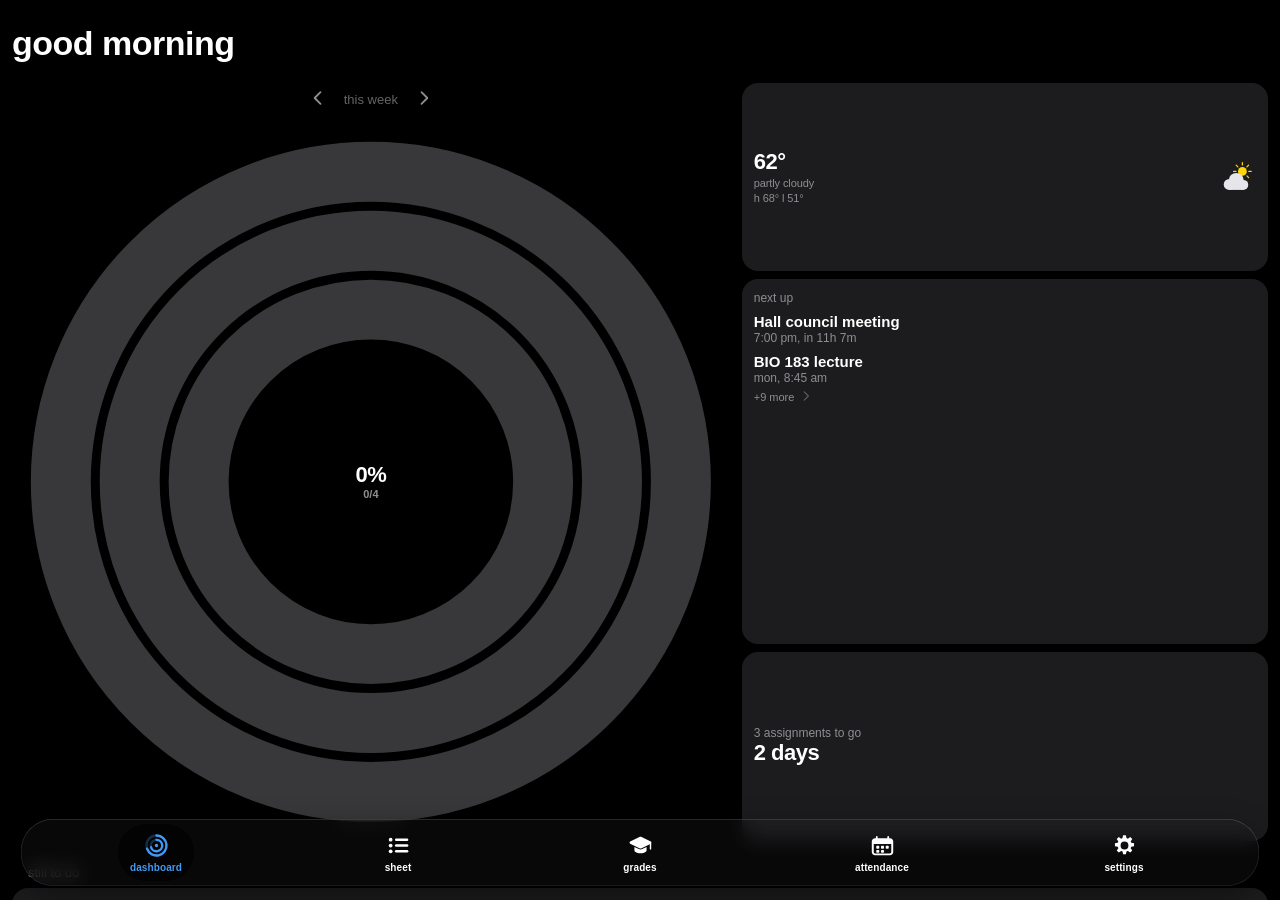
==== commit 412e11ae: "cards: hover split on desktop, circle + hold-to-edit on touch desktop (mouse): open cards have no ci" ====
--- a/app.html
+++ b/app.html
@@ -95,6 +95,13 @@
   .wheel-frac { font-weight: 700; font-size: var(--fs-headline); color: var(--sub); margin-top: 4px; }
   
   .push { margin-left: auto; } .gap-top { margin-top: 20px; } .num { font-weight: 600; text-align: right; } .grow { flex: 1; }
+  /* in-app confirm: an action sheet from the bottom */
+  .ask-scrim { position: fixed; inset: 0; z-index: 9999; display: flex; align-items: flex-end; background: rgba(0,0,0,.35); opacity: 0; transition: opacity var(--dur) var(--ease); }
+  .ask-scrim.on { opacity: 1; } .ask { width: 100%; padding: 8px 8px calc(env(safe-area-inset-bottom) + 8px); transform: translateY(100%); transition: transform var(--dur-slow) var(--ease); }
+  .ask-scrim.on .ask { transform: none; }
+  .ask-q { background: var(--card); color: var(--sub); text-align: center; font-size: var(--fs-sub); padding: 16px; border-radius: var(--r-card) var(--r-card) 0 0; overflow-wrap: anywhere; }
+  .ask-b { display: flex; flex-direction: column-reverse; gap: 8px; } .ask-b .btn { width: 100%; padding: 16px; border-radius: var(--r-card); font-size: var(--fs-headline); background: var(--card); color: var(--tint); }
+  .ask-b .btn.danger { border-radius: 0 0 var(--r-card) var(--r-card); color: var(--red); background: var(--card); margin-top: -8px; border-top: .5px solid var(--sep); }
   .gp + .gp, .tsub b + .gp, .grp .gp { margin-left: .6em; }
   .error-toast { color: var(--red); font-size: var(--fs-body); text-align: center; margin-top: 12px; font-weight: 600; display: none; }
   /* the same button vocabulary as desktop: .btn (plain), .btn.tint (filled), .btn.sm (small), .iconbtn (round icon) */
@@ -115,10 +122,10 @@
     box-shadow: var(--e2); transition: transform var(--dur-slow) var(--spring); transform: translateX(calc(100% * var(--i))); }
   .seg button { position: relative; flex: 1; border: 0; background: none; color: var(--text); font: 600 13px/32px inherit; font-family: inherit; touch-action: manipulation; }
   .grp { font-size: var(--fs-sub); color: var(--sub); margin: 24px 16px 8px; }
-  .grp.late { color: var(--red); }
+  .grp.late { color: var(--red); } .delrow { width: 100%; border: 0; background: none; color: var(--red); font: inherit; font-size: var(--fs-body); justify-content: center; cursor: pointer; } #f-delg[hidden] { display: none; }
   .group { background: var(--card); border-radius: var(--r-card); overflow: hidden; }
   #view-assignments .task:not(.gr-row) { -webkit-touch-callout: none; -webkit-user-select: none; user-select: none; }
-  .task { position: relative; display: flex; align-items: center; gap: 12px; min-height: 58px; padding: 8px 16px 8px 8px; max-height: 80px;
+  .task { -webkit-touch-callout: none; -webkit-user-select: none; user-select: none; position: relative; display: flex; align-items: center; gap: 12px; min-height: 58px; padding: 8px 16px 8px 8px; max-height: 80px;
     transition: opacity var(--dur), max-height var(--dur-slow) var(--spring), min-height var(--dur-slow) var(--spring), padding var(--dur-slow) var(--spring), background var(--dur-fast); }
   .task:active { background: #2C2C2E; }
   .task + .task::before, .lrow + .lrow::before { content: ''; position: absolute; top: 0; left: 16px; right: 16px; height: .5px; background: var(--sep); }
@@ -506,7 +513,7 @@
     <div class="sh-body">
       <div class="group">
         <div class="frow"><label for="f-name">name</label><input id="f-name" autocomplete="off"></div>
-        <div class="frow"><label for="f-class">class</label><select id="f-class"></select></div>
+        <div class="frow"><label for="f-class">course</label><select id="f-class"></select></div>
         <div class="frow"><label for="f-type">type</label><input id="f-type" autocomplete="off" autocorrect="off" autocapitalize="characters" spellcheck="false"></div>
         <div class="frow"><label for="f-due">due</label><span class="dtxt" id="f-due-txt"></span><input type="date" id="f-due"></div>
       </div>
@@ -514,6 +521,7 @@
         <div class="frow"><label for="f-grade">grade</label><input id="f-grade" inputmode="decimal" autocomplete="off"></div>
         <div class="frow"><label>completed</label><label class="sw"><input type="checkbox" id="f-done"><i></i></label></div>
       </div>
+      <div class="gap-top group" id="f-delg"><button class="frow delrow" id="f-del">delete</button></div>
     </div>
   </div>
 
@@ -522,7 +530,7 @@
     <div class="sh-bar"><button id="a-cancel">cancel</button><span id="a-title">new absence</span><button id="a-save">add</button></div>
     <div class="sh-body">
       <div class="group">
-        <div class="frow"><label for="a-class">class</label><select id="a-class"></select></div>
+        <div class="frow"><label for="a-class">course</label><select id="a-class"></select></div>
         <div class="frow"><label for="a-date">date</label><span class="dtxt" id="a-date-txt"></span><input type="date" id="a-date"></div>
       </div>
     </div>
@@ -820,7 +828,7 @@
 
     // --- PHASE 2.3: ASSIGNMENTS, DASHBOARD LIST, UNDO, SETTINGS ---
     const IC = { r: '<svg class="ic" viewBox="0 0 24 24" width="14" height="14" fill="none" stroke="currentColor" stroke-width="2.2" stroke-linecap="round" stroke-linejoin="round"><path d="M9 5l7 7-7 7"/></svg>', l: '<svg class="ic" viewBox="0 0 24 24" width="14" height="14" fill="none" stroke="currentColor" stroke-width="2.2" stroke-linecap="round" stroke-linejoin="round"><path d="M15 5l-7 7 7 7"/></svg>', x: '<svg class="ic" viewBox="0 0 24 24" width="12" height="12" fill="none" stroke="currentColor" stroke-width="2.4" stroke-linecap="round"><path d="M6 6l12 12M18 6L6 18"/></svg>', p: '<svg class="ic" viewBox="0 0 24 24" width="15" height="15" fill="none" stroke="currentColor" stroke-width="2.4" stroke-linecap="round"><path d="M12 5v14M5 12h14"/></svg>', ext: '<svg class="ic" viewBox="0 0 24 24" width="11" height="11" fill="none" stroke="currentColor" stroke-width="2.4" stroke-linecap="round" stroke-linejoin="round"><path d="M8 16L16 8M9 8h7v7"/></svg>' };   // one icon family (line, rounded, same stroke) instead of text glyphs
-    const BUILD = 'm3.5 (11/24 12:10am)';
+    const BUILD = 'm3.8 (11/25 3:45pm)';
     const DEMO = /[?&]demo/.test(location.search) || !/github\.io$/.test(location.hostname);
     if ('serviceWorker' in navigator && (location.protocol === 'https:' || location.hostname === 'localhost')) navigator.serviceWorker.register('sw.js').catch(() => {});   // opens offline from the saved copy
     let TERM = localStorage.getItem('wheel-term') || '';   // the semester you picked ('' = whichever is current)
@@ -1057,8 +1065,20 @@
       pending = p; showUndo(to ? 'marked done' : 'marked not done', true); if (to) offerGrade(a);
     }
     // hold a row in the sheet tab to delete it
+    // in-app confirm (instead of the browser's dialog): resolves true for the action, false for cancel
+    function ask(q, okLabel) {
+      return new Promise(res => {
+        const el = document.createElement('div'); el.className = 'ask-scrim';
+        el.innerHTML = `<div class="ask" role="alertdialog" aria-modal="true" aria-label="${esc(q)}"><div class="ask-q">${esc(q)}</div><div class="ask-b"><button class="btn" data-ask="0">cancel</button><button class="btn danger" data-ask="1">${esc(okLabel)}</button></div></div>`;
+        const done = v => { document.removeEventListener('keydown', key, true); el.classList.remove('on'); setTimeout(() => el.remove(), 200); res(v); };
+        const key = e => { if (e.key === 'Escape') { e.stopPropagation(); e.preventDefault(); done(false); } else if (e.key === 'Enter') { e.stopPropagation(); e.preventDefault(); done(true); } };
+        el.addEventListener('click', e => { const b = e.target.closest('[data-ask]'); if (b) done(b.dataset.ask === '1'); else if (e.target === el) done(false); });
+        document.addEventListener('keydown', key, true); document.body.appendChild(el); requestAnimationFrame(() => el.classList.add('on'));
+        setTimeout(() => { const b = el.querySelector('[data-ask="1"]'); if (b) b.focus(); }, 0);
+      });
+    }
     function deleteAssignment(a, again) {
-      if (!again && !confirm('Delete “' + a.n + '” (' + a.c + ')? This clears its row in the sheet.')) return;
+      if (!again) return ask('delete ' + a.n + '?', 'delete').then(ok => { if (ok) deleteAssignment(a, true); });
       const k = kOf(a), i = appData.assignments.indexOf(a); if (i < 0) return;
       if (pending) commit(pending);
       DEL[k] = Date.now() + 90000; delete OV[k]; gradeHold.delete(k); appData.assignments.splice(i, 1); localGrades(appData); saveCache(); drawWheel(false); renderTasks(); renderGrades(); try { renderDash(); } catch (e) {}
@@ -1069,13 +1089,13 @@
     }
     (function () {
       let timer = null, sx = 0, sy = 0, fired = false;
-      const root = document.getElementById('view-assignments'); if (!root) return;
+      const root = document.body;   // dashboard and sheet tab alike
       const stop = () => { clearTimeout(timer); timer = null; };
       root.addEventListener('touchstart', e => {
-        const row = e.target.closest('.task[data-r]'); if (!row || e.target.closest('input')) return;
+        const row = e.target.closest('.task[data-r]'); if (!row || e.target.closest('input, .chk')) return;
         fired = false; sx = e.touches[0].clientX; sy = e.touches[0].clientY;
-        timer = setTimeout(() => { fired = true; if (navigator.vibrate) navigator.vibrate(10);
-          const a = appData.assignments.find(x => String(x.r) === row.dataset.r && x.n === row.dataset.n && x.c === row.dataset.c); if (a) deleteAssignment(a); }, 650);
+        timer = setTimeout(() => { fired = true; if (navigator.vibrate) navigator.vibrate(10);   // hold to edit; delete lives in the editor
+          const a = appData.assignments.find(x => String(x.r) === row.dataset.r && x.n === row.dataset.n && x.c === row.dataset.c); if (a) openSheet(a); }, 500);
       }, { passive: true });
       root.addEventListener('touchmove', e => { const t = e.touches[0]; if (Math.abs(t.clientX - sx) > 8 || Math.abs(t.clientY - sy) > 8) stop(); }, { passive: true });
       root.addEventListener('touchend', e => { stop(); if (fired) { e.preventDefault(); fired = false; } });
@@ -1160,6 +1180,8 @@
       const m = {}, out = []; (EV || []).forEach(e => { if (e.cal && !m[e.cal]) { m[e.cal] = 1; out.push({ name: e.cal, col: e.col, sel: true }); } }); return out;
     }
     const calOn = name => { if (name == null || name === '') return true; if (name in CALS) return !!CALS[name]; const c = calList().find(x => x.name === name); return !c || c.sel !== false; };
+    // a calendar's label: your main calendar (or any email-named one) reads "personal"; the rest lowercase
+    const calName = n => { const L = (appData && appData.calendars) || [], m = L.find(c => c.main); return (m && n === m.name) || /@/.test(String(n || '')) ? 'personal' : String(n || '').toLowerCase(); };
     function shownEv() { const seen = {}; return (EV || []).filter(e => { if (!calOn(e.cal)) return false; const k = e.n + '|' + e.t; if (seen[k]) return false; seen[k] = 1; return true; }); }
     const demoEvents = () => { const T = new Date().setHours(0, 0, 0, 0), H = 36e5, d = (n, h, len, cal, col, a) => ({ n: a ? n : n, t: T + n_ * 864e5 + h * H, e: T + n_ * 864e5 + (h + len) * H, a: !!a, cal, col }); let n_ = 0;
       const mk = (day, h, len, name, cal, col, a) => { n_ = day; return d(name, h, len, cal, col, a); };
@@ -1168,12 +1190,12 @@
         mk(8, 10, 2, 'Floor program', 'RA', '#34A853'), mk(9, 8.75, 1, 'Exam 3 (CH 201)', 'classes', '#9B6BD3'), mk(12, 18, 2, 'Thanksgiving dinner planning', 'personal', '#4F8EF7')]; };
     function upcomingHtml() {
       const now = Date.now(), T = new Date().setHours(0, 0, 0, 0), list = shownEv().filter(e => (e.e || e.t) > now);
-      const chips = calList().length > 1 ? '<div class="chips">' + calList().map(c => `<button class="chip${calOn(c.name) ? '' : ' off'}" style="--c:${esc(c.col || '#8E8E93')};--ci:${ink(esc(c.col || '#8E8E93'))}" data-cal="${esc(c.name)}"><i></i>${esc(c.name)}</button>`).join('') + '</div>' : '';
+      const chips = calList().length > 1 ? '<div class="chips">' + calList().map(c => `<button class="chip${calOn(c.name) ? '' : ' off'}" style="--c:${esc(c.col || '#8E8E93')};--ci:${ink(esc(c.col || '#8E8E93'))}" data-cal="${esc(calName(c.name))}"><i></i>${esc(calName(c.name))}</button>`).join('') + '</div>' : '';
       let html = chips, last = null;
       list.forEach(e => { const dk = Math.max(new Date(e.t).setHours(0, 0, 0, 0), T);
         if (dk !== last) { if (last !== null) html += '</div>'; html += `<div class="grp">${dk === T ? 'today' : dk === T + 864e5 ? 'tomorrow' : dayLabel(dk)}</div><div class="group">`; last = dk; }
         const when = e.a ? 'all day' : e.t <= now ? 'now until ' + fmtT(e.e) : fmtT(e.t) + ' – ' + fmtT(e.e);
-        html += `<div class="task pad static evr"><i class="ci" style="background:${esc(e.col || '#8E8E93')}"></i><div class="tmain"><div class="tname">${esc(e.n)}</div><div class="tsub">${when}${e.cal && calList().length > 1 ? '<span class="gp">' + esc(e.cal) + '</span>' : ''}</div></div></div>`; });
+        html += `<div class="task pad static evr"><i class="ci" style="background:${esc(e.col || '#8E8E93')}"></i><div class="tmain"><div class="tname">${esc(e.n)}</div><div class="tsub">${when}${e.cal && calList().length > 1 ? '<span class="gp">' + esc(calName(e.cal)) + '</span>' : ''}</div></div></div>`; });
       return html + (last !== null ? '</div>' : '<div class="empty-row">nothing on the calendar</div>');
     }
     function openUpcoming() {
@@ -1204,7 +1226,7 @@
         : WX ? `<div class="tile wx" data-slot="1"><div class="wtxt"><div class="tv">${WX.t}°</div><div class="ts">${WXL[WX.k]}</div><div class="ts">h ${WX.hi}°  l ${WX.lo}°</div></div><div class="wxart"><svg viewBox="0 0 100 80">${wxArt(WX.k, WX.day)}</svg></div></div>`
         : `<div class="tile wx" data-slot="1"><div class="ts">${WXFAIL ? '–' : 'loading…'}</div></div>`;
       const now = Date.now(), up = EV ? shownEv().filter(e => !e.a && (e.t > now || (e.e || 0) > now)).sort((x, y) => x.t - y.t).slice(0, 2) : [];
-      const c = EV === null ? '<div class="tl">next up</div><div class="ts">calendar not connected</div>'
+      const c = EV === null ? '<div class="tl">next up</div><div class="ts">–</div>'
         : up.length ? '<div class="tl">next up</div>' + up.map(e => `<div class="ev"><div class="tn">${esc(e.n)}</div><div class="ts">${whenTxt(e, now)}</div></div>`).join('')
         : '<div class="tl">next up</div><div class="ts">nothing coming up</div>';
       const moreN = EV ? shownEv().filter(e => (e.e || e.t) > now).length - up.length : 0;
@@ -1287,16 +1309,16 @@
       if (WPOP === 'rep' && REPID && (termsOf().find(x => x.id === REPID) || {}).sheet) { const t = termsOf().find(x => x.id === REPID), d = REPD[t.id]; $('w-title').textContent = t.name;
         if (!d || d.loading || d.error) { $('w-body').innerHTML = `<div class="group"><div class="task srow"><span class="tg">${d && d.error ? esc(d.error) : 'loading…'}</span></div></div>`; return; }
         const G = d.grades || { courses: [] }, C = G.courses || [], cr = C.reduce((a, c) => a + (+c.credits > 0 ? +c.credits : 0), 0);
-        $('w-body').innerHTML = `<div class="group">${[['term gpa', G.gpa != null ? Number(G.gpa).toFixed(3) : '–'], ['credits', cr || '–'], ['courses', C.length || '–']].map(([k, v]) => `<div class="task srow"><span>${k}</span><span class="tg" style="color:var(--text);font-weight:700">${v}</span></div>`).join('')}</div>` +
+        $('w-body').innerHTML = `<div class="group">${[['term gpa', G.gpa != null ? Number(G.gpa).toFixed(3) : '–'], ['credit hours', cr || '–'], ['courses', C.length || '–']].map(([k, v]) => `<div class="task srow"><span>${k}</span><span class="tg" style="color:var(--text);font-weight:700">${v}</span></div>`).join('')}</div>` +
           (C.length ? '<div class="grp">courses</div><div class="group">' + C.map(c => `<div class="task srow"><span><b style="color:${ink(colorFor(c.code))};margin-right:8px">${esc(c.code)}</b>${esc(c.name || '')}</span><span class="push tg">${c.raw != null ? Number(c.raw).toFixed(2) : '–'}</span><span class="tg" style="color:var(--text);font-weight:700;min-width:28px;text-align:left;margin-left:12px">${esc(c.letter || '–')}</span></div>`).join('') + '</div>' : '') +
           `<div class="group"><button class="lrow" id="rep-open" style="color:var(--tint)">open semester</button></div>`;
         return; }
       if (WPOP === 'rep') { const t = termsOf().find(x => x.id === REPID); $('w-title').textContent = t ? t.name : ''; if (!t) return; const R = termReport(t);
-        $('w-body').innerHTML = `<div class="group">${[['term gpa', R.gpa != null ? R.gpa.toFixed(3) : '–'], ['credits', R.total || '–'], ['courses', R.rows.length || '–']].map(([k, v]) => `<div class="task srow"><span>${k}</span><span class="tg" style="color:var(--text);font-weight:700">${v}</span></div>`).join('')}</div>` +
+        $('w-body').innerHTML = `<div class="group">${[['term gpa', R.gpa != null ? R.gpa.toFixed(3) : '–'], ['credit hours', R.total || '–'], ['courses', R.rows.length || '–']].map(([k, v]) => `<div class="task srow"><span>${k}</span><span class="tg" style="color:var(--text);font-weight:700">${v}</span></div>`).join('')}</div>` +
           (R.rows.length ? '<div class="grp">courses</div><div class="group">' + R.rows.map(r => `<div class="task srow"><span><b style="color:${ink(colorFor(r.code))};margin-right:8px">${esc(String(r.code).replace(/\s+/g, '').toLowerCase())}</b>${esc(r.name || '')}</span><span class="tg" style="color:var(--text);font-weight:700;min-width:28px;text-align:left">${esc(r.letter || '–')}</span></div>`).join('') + '</div>' : ''); return; }
       if (WPOP === 'new') { $('w-body').innerHTML = (window.CHANGES || []).map(([d, xs]) => `<div class="grp">${esc(d)}</div><div class="group">` + xs.map(x => `<div class="task srow"><span style="white-space:normal">${esc(x)}</span></div>`).join('') + '</div>').join(''); return; }
       $('w-body').innerHTML = '<div class="group">' + (WPOP === 'greet' ? row('randomize', `<label class="sw"><input type="checkbox" data-gr="rand"${GR.rand ? ' checked' : ''}><i></i></label>`) + row('name', `<input class="sin" type="text" data-gr="name" maxlength="20" autocomplete="off" value="${esc(GR.name)}">`)
-        : WPOP === 'cal' ? calList().map(c => row(`<span style="display:flex;align-items:center"><i class="ci" style="background:${esc(c.col || '#8E8E93')}"></i>${esc(c.name)}</span>`, `<label class="sw"><input type="checkbox" data-cal="${esc(c.name)}"${calOn(c.name) ? ' checked' : ''}><i></i></label>`)).join('')
+        : WPOP === 'cal' ? calList().map(c => row(`<span style="display:flex;align-items:center"><i class="ci" style="background:${esc(c.col || '#8E8E93')}"></i>${esc(calName(c.name))}</span>`, `<label class="sw"><input type="checkbox" data-cal="${esc(calName(c.name))}"${calOn(c.name) ? ' checked' : ''}><i></i></label>`)).join('')
         : WPOP === 'slot' ? VOPTS.map(([k, l]) => `<button class="lrow throw" data-pick="${k}">${l}<span class="tick">${SLOT2 === k ? TICK : ''}</span></button>`).join('')
         : row('show', `<select class="sel" data-cd="mode">${opt('ldoc', 'last day of classes')}${opt('exam', 'next exam')}${opt('custom', 'custom day')}</select>`) +
           (CD.mode === 'ldoc' ? row('date', `<input class="sin" type="date" data-cd="ldoc" value="${esc(CD.ldoc)}">`) : '') +
@@ -1483,7 +1505,7 @@
           let rule, r; try { rule = c._rule || (c._rule = rv(c.rule)); r = Engine.grade(rule, items, { absences: ab }); } catch (e) { console.error('grading ' + c.code, e); return Object.assign({}, c, { raw: null, letter: '', gp: null, cats: [] }); }   // one course failing shows – for that course only
           const cnt = r.cats.filter(k => k.kind === 'normal'), tot = cnt.reduce((s, k) => s + (k.weight || 0), 0);
           return Object.assign({}, c, { raw: r.value, letter: r.letter || '', gp: r.gp, trace: r.trace,
-            cats: r.cats.map(k => ({ name: k.name, abbr: k.abbr, kind: k.kind, w: k.weight, poss: k.count, graded: k.graded, pct: k.pct, share: k.kind === 'normal' && tot ? (k.weight || 0) / tot : 0, notes: k.notes })) });
+            cats: r.cats.map(k => ({ name: k.name, abbr: k.abbr, kind: k.kind, w: k.weight, poss: k.count, graded: k.graded, pct: k.pct, share: k.kind === 'normal' && tot ? (k.weight || 0) / tot : 0, notes: k.notes, att: k.att || null })) });
         });
         g.gpa = Engine.gpa(g.courses);
       } catch (e) { console.error('localGrades', e); }
@@ -1491,13 +1513,13 @@
     function renderGrades() {
       localGrades(appData);
       const box = $('grades-box'), g = appData && appData.grades;
-      if (!g) { box.innerHTML = '<div class="empty">' + (appData ? 'grades aren’t connected yet' : 'loading…') + '</div>'; return; }
+      if (!g) { box.innerHTML = '<div class="empty">' + (appData ? 'no courses' : 'loading…') + '</div>'; return; }
       box.innerHTML = `<div class="group gpa" id="gpa-card"><div><div class="tl">gpa</div><div class="gv${gpaShown ? '' : ' eyebox'}">${gpaShown ? (g.gpa != null ? Number(g.gpa).toFixed(3) : '–') : '<svg class="eye" viewBox="2 9 20 11" width="46" height="25" fill="none" stroke="currentColor" stroke-width="1.8" stroke-linecap="round" stroke-linejoin="round"><path d="M3 12c2.2 3.6 5.4 5.4 9 5.4s6.8-1.8 9-5.4"/><path d="M5.2 14.6 3.5 16.6M9.2 16.4l-.9 2.4M14.8 16.4l.9 2.4M18.8 14.6l1.7 2"/></svg>'}</div></div><div class="r"><div class="tl">credit hours</div><div class="gv sm">${g.courses.length ? g.credits : '–'}</div></div></div>` +
         gpaHow(g) +
         '<div class="grp">courses</div><div class="group">' + (g.courses.length ? '' : '<div class="empty-row">no courses</div>') + g.courses.map(c => {
           const col = colorFor(c.code);
           return `<div class="task pad" data-code="${esc(c.code)}"><div class="tmain"><div class="tname"><b style="color:${ink(col)}">${esc(c.code)}</b> ${esc(cname(c))}</div>` +
-            `<div class="tsub">${c.credits} credit${c.credits === 1 ? '' : 's'}</div></div>` +
+            `<div class="tsub">${c.credits} cr</div></div>` +
             `<span class="gr">${c.raw != null ? f2(c.raw) + (c.letter ? ' <i>(' + esc(c.letter) + ')</i>' : '') : '–'}</span>${CHEV}</div>`;
         }).join('') + '</div>';
       fixGv();
@@ -1529,7 +1551,7 @@
         const w = k.share > 0, op = w ? OPS[i++ % OPS.length] : 1;
         const right = k.extra != null ? '+' + f2(k.extra) : (k.pct != null ? f2(k.pct) : '–');
         return `<div class="task pad static"><i class="dot" style="background:${col};opacity:${w ? op : .3}"></i><div class="tmain"><div class="tname">${esc(String(k.name).toLowerCase())}</div>` +
-          `<div class="tsub">${w ? Math.round(k.share * 100) + '% of grade' : (k.kind && k.kind !== 'normal' ? esc(k.kind === 'bonus' ? 'bonus' : k.kind === 'flat' ? '± final' : 'extra credit') : 'extra credit')}<span class="gp">${k.graded} of ${k.poss} graded</span></div>${(k.notes || []).length ? `<div class="tnote">${esc(k.notes.join('; '))}</div>` : ''}</div><span class="tg">${right}</span></div>`;
+          `<div class="tsub">${w ? Math.round(k.share * 100) + '% of grade' : (k.kind && k.kind !== 'normal' ? esc(k.kind === 'bonus' ? 'bonus' : k.kind === 'flat' ? '± final' : 'extra credit') : 'extra credit')}<span class="gp">${k.att ? 'from attendance' : k.graded + ' of ' + k.poss + ' graded'}</span></div>${(k.notes || []).length ? `<div class="tnote">${esc(k.notes.join('; '))}</div>` : ''}</div><span class="tg">${right}</span></div>`;
       }).join('');
       const left = appData.assignments.filter(a => !a.d && a.c === c.code).sort((x, y) => (x.t - y.t) || (x.r - y.r));
       const rest = left.length ? left.map(a => `<div class="task pad static"><div class="tmain"><div class="tname">${esc(a.n)}</div><div class="tsub">${[a.y ? esc(a.y) : '', dayLabel(a.t)].filter(Boolean).map(x => '<span class="gp">' + x + '</span>').join('')}</div></div></div>`).join('')
@@ -1660,7 +1682,7 @@
       $('f-class').innerHTML = '<option value=""></option>' + Object.keys(names).sort().map(k => `<option value="${esc(k)}">${esc(names[k])}</option>`).join('');
       $('sh-title').textContent = a ? 'edit assignment' : 'new assignment'; $('sh-save').textContent = a ? 'save' : 'add';
       $('f-name').value = a ? a.n : ''; $('f-class').value = a ? a.c : ''; $('f-type').value = a ? (a.y || '') : '';
-      $('f-due').value = a ? toStr(a.t) : ''; updDue(); $('f-grade').value = a && a.g != null && a.g !== '' ? fmtG(a.g) : ''; $('f-done').checked = a ? !!a.d : false;
+      $('f-delg').hidden = !a; $('f-due').value = a ? toStr(a.t) : ''; updDue(); $('f-grade').value = a && a.g != null && a.g !== '' ? fmtG(a.g) : ''; $('f-done').checked = a ? !!a.d : false;
       formOk(); clearTimeout(shT);
       $('scrim').style.display = 'block'; $('sheet').style.display = 'flex'; void $('sheet').offsetHeight;
       $('scrim').classList.add('show'); $('sheet').classList.add('show');
@@ -1699,18 +1721,13 @@
         });
     }
     $('fab').addEventListener('click', () => $('topbar').dataset.v === 'view-attendance' ? openAbs(null) : openSheet(null));
-    $('sh-cancel').addEventListener('click', closeSheet); $('scrim').addEventListener('click', () => $('wsheet').classList.contains('show') ? closeWpop() : $('rsheet').classList.contains('show') ? closeRules() : $('asheet').classList.contains('show') ? closeAbs() : $('csheet').classList.contains('show') ? closeClass() : closeSheet()); $('sh-save').addEventListener('click', saveSheet);
+    $('sh-cancel').addEventListener('click', closeSheet); $('f-del').addEventListener('click', () => { const a = editing; if (!a) return; closeSheet(); deleteAssignment(a); }); $('scrim').addEventListener('click', () => $('wsheet').classList.contains('show') ? closeWpop() : $('rsheet').classList.contains('show') ? closeRules() : $('asheet').classList.contains('show') ? closeAbs() : $('csheet').classList.contains('show') ? closeClass() : closeSheet()); $('sh-save').addEventListener('click', saveSheet);
     ['f-name', 'f-class', 'f-due'].forEach(id => { $(id).addEventListener('input', formOk); $(id).addEventListener('change', formOk); });
     $('f-due').addEventListener('input', updDue); $('f-due').addEventListener('change', updDue);
     $('task-list').addEventListener('change', e => { const i = e.target.closest('.gin'); if (!i) return; const a = rowOf(i); if (a) setGrade(a, i.value, i); });
     $('task-list').addEventListener('focusin', e => { const i = e.target.closest && e.target.closest('.gin'); if (!i) return; const a = rowOf(i); if (a && a.g != null && a.g !== '' && i.value !== String(a.g)) i.value = String(a.g); });   // editing shows every decimal
     $('task-list').addEventListener('click', e => { const b = e.target.closest('.g100'); if (!b) return; const a = rowOf(b), i = b.previousElementSibling; if (a && i) { const f = String(fullOf(a)); i.value = f; setGrade(a, f, i); } });
-    $('task-list').addEventListener('click', e => {
-      if (e.target.closest('.chk, .gin, .g100')) return;
-      const row = e.target.closest('.task'); if (!row || !appData) return;
-      const a = appData.assignments.find(x => String(x.r) === row.dataset.r && x.n === row.dataset.n && x.c === row.dataset.c);
-      if (a) openSheet(a);
-    });
+    // a plain tap on a row does nothing: the circle checks it off, a hold edits it
     // swipe the sheet down to dismiss; lift it above the keyboard
     (function () {
       const sh = $('sheet'); let y0 = null, dy = 0;
@@ -1726,7 +1743,7 @@
     // --- ATTENDANCE TAB (2.12) ---
     function renderAtt() {
       const box = $('att-box'), at = appData && appData.attendance;
-      if (!at) { box.innerHTML = '<div class="empty">' + (appData ? 'attendance isn’t connected yet' : 'loading…') + '</div>'; return; }
+      if (!at) { box.innerHTML = '<div class="empty">' + (appData ? 'no courses' : 'loading…') + '</div>'; return; }
       const nm = {}; ((appData.grades && appData.grades.courses) || []).forEach(c => nm[c.code] = cname(c));
       box.innerHTML = '<div class="group">' + (at.length ? '' : '<div class="empty-row">no courses</div>') + at.map(a => `<div class="task pad" data-ac="${esc(a.code)}"><div class="tmain"><div class="tname"><b style="color:${ink(colorFor(a.code))}">${esc(a.code)}</b> ${esc(nm[a.code] || '')}</div>` +
         `<div class="tsub">${esc(a.rule || '')}</div></div><button class="iconbtn aplus" data-q="${esc(a.code)}" aria-label="add absence today">${IC.p}</button><span class="tg">${a.dates.length}</span>${CHEV}</div>`).join('') + '</div>';
